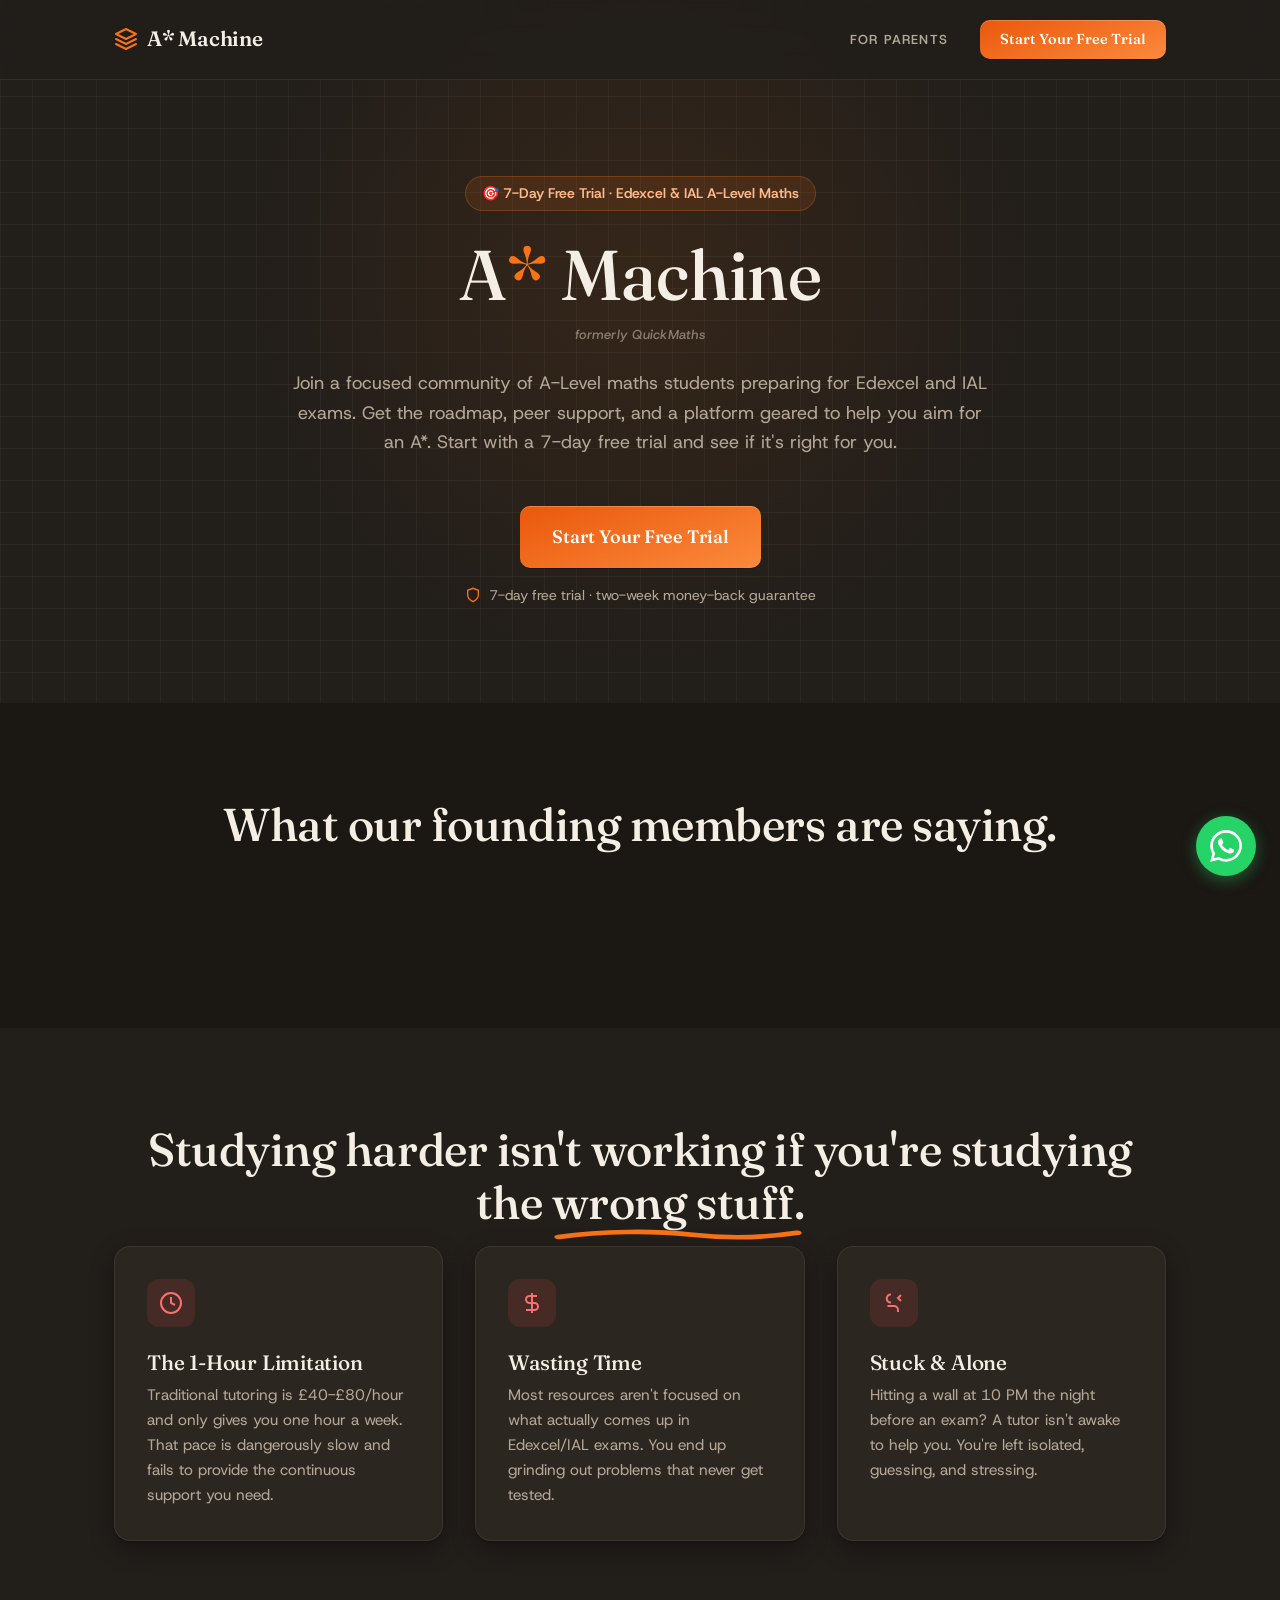
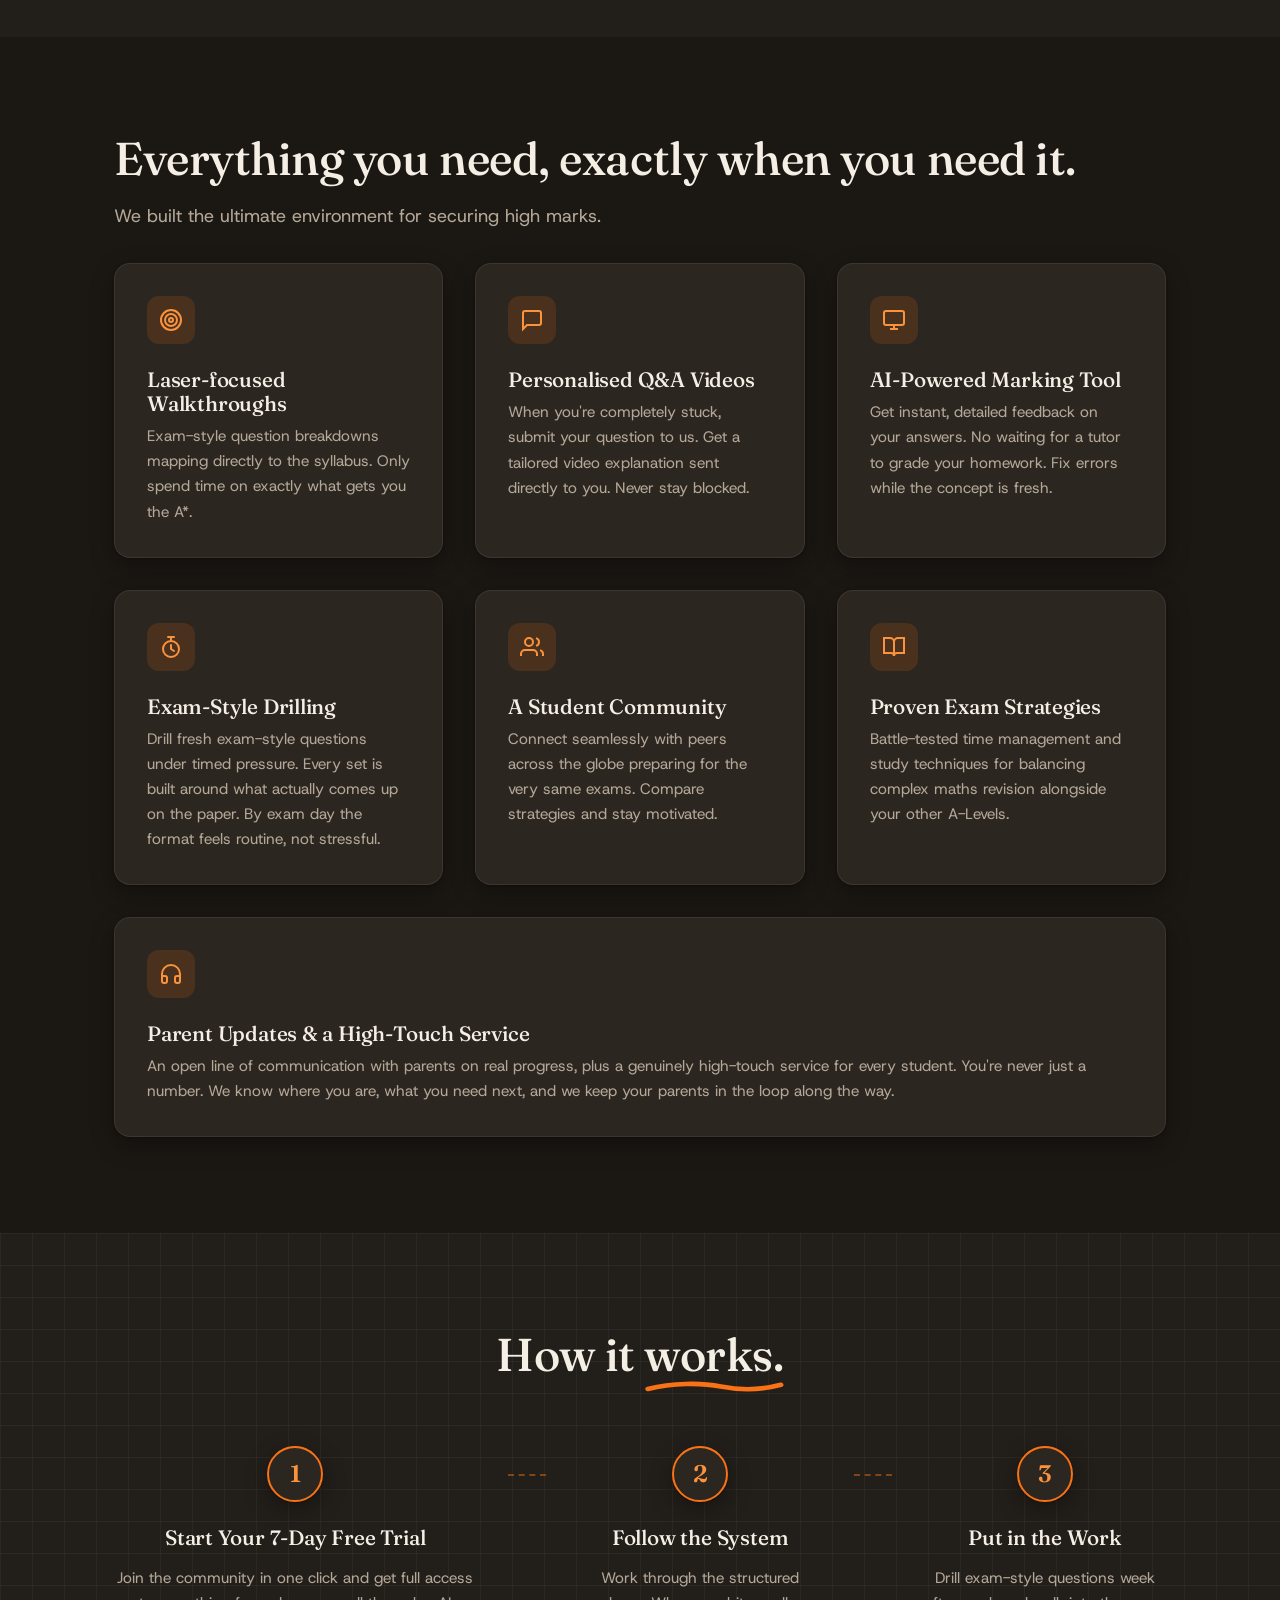
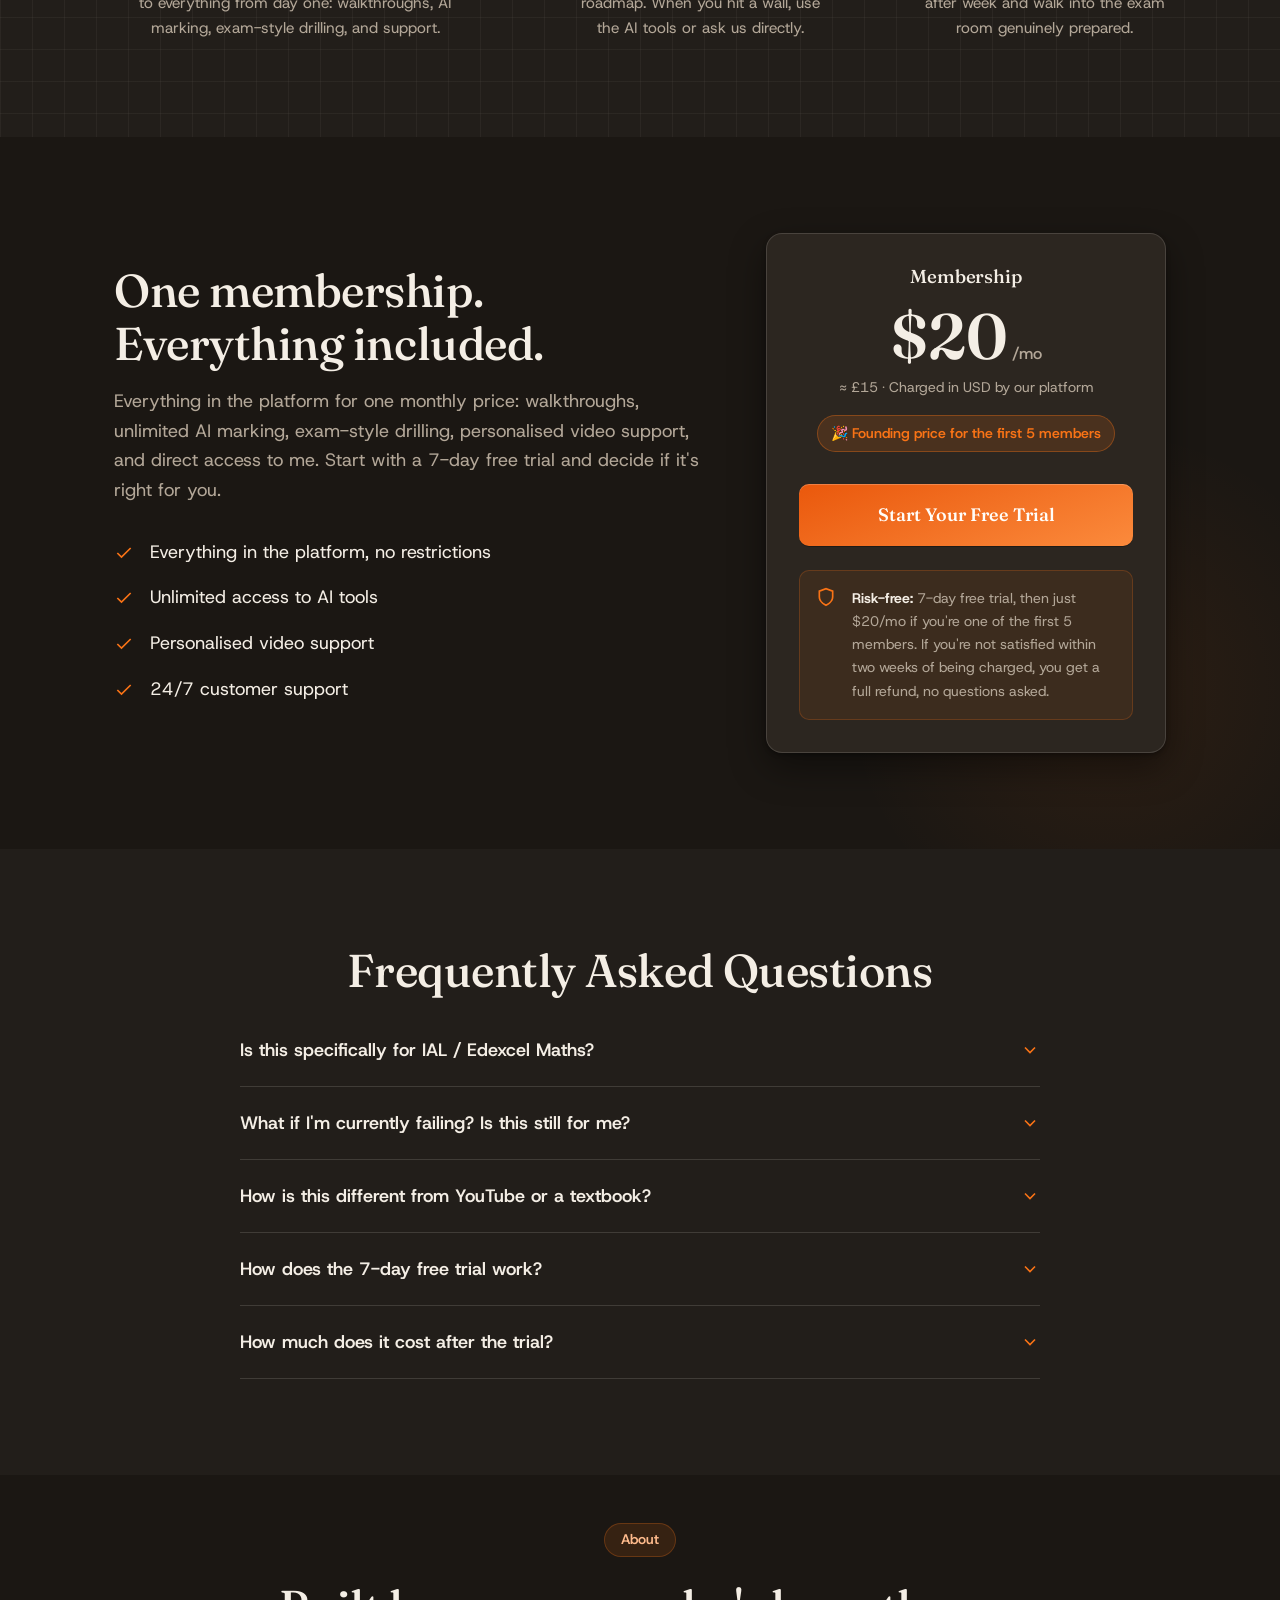
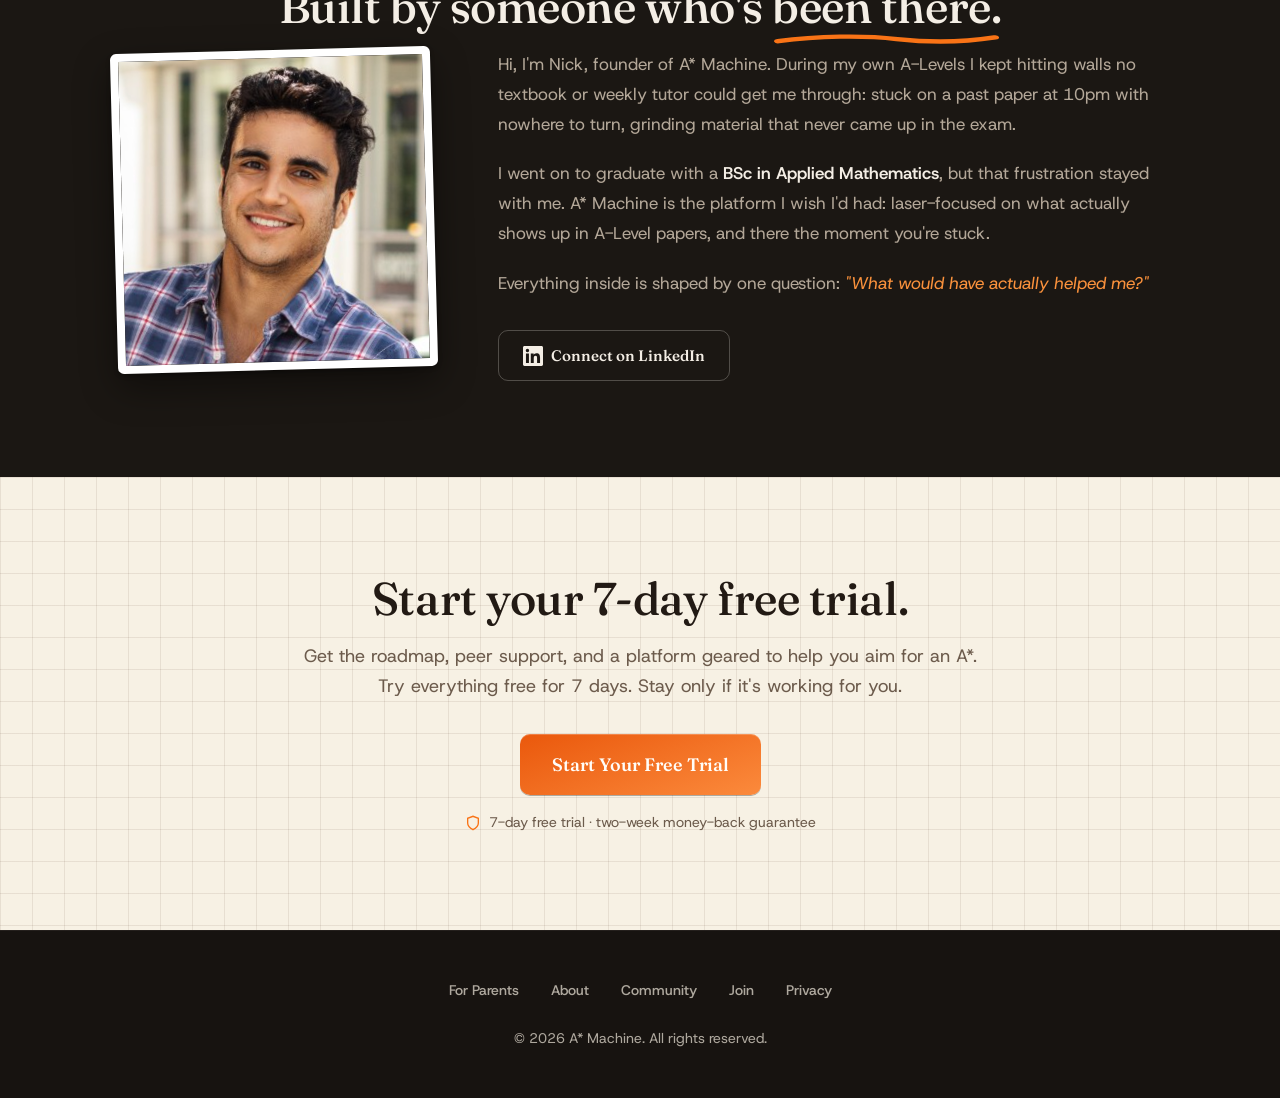
==== index.html @ a0218f25 "Mobile optimisation pass + single-statement parents hero - Navbar now fits 360-400px phones on all p" ====
<!DOCTYPE html>
<html lang="en">

<head>
    <meta charset="UTF-8">
    <meta name="viewport" content="width=device-width, initial-scale=1.0">
    <title>Get an A* in A-Level Maths: Edexcel &amp; IAL Tutoring | A* Machine</title>
    <meta name="description"
        content="Online A-Level maths tutoring for Edexcel and IAL students, with personalised walkthroughs, AI marking, and exam-style drilling targeted at the A* grade.">
    <link rel="preconnect" href="https://fonts.googleapis.com">
    <link rel="preconnect" href="https://fonts.gstatic.com" crossorigin>
    <link href="https://fonts.googleapis.com/css2?family=Fraunces:opsz,wght@9..144,400..700&family=Host+Grotesk:wght@400..800&display=swap"
        rel="stylesheet">
    <meta name="theme-color" content="#221E1A">
    <link rel="stylesheet" href="styles.css">

    <!-- Privacy-friendly analytics by Plausible -->
<script async src="https://plausible.io/js/pa-2ghQMo5XKTQo2K9t4yTyc.js"></script>
<script>
  window.plausible=window.plausible||function(){(plausible.q=plausible.q||[]).push(arguments)},plausible.init=plausible.init||function(i){plausible.o=i||{}};
  plausible.init()
</script>

<!-- Vercel Analytics -->
<script defer src="/_vercel/insights/script.js"></script>

<script type="application/ld+json">
[
  {
    "@context": "https://schema.org",
    "@type": "Organization",
    "@id": "https://www.astarmachine.co.uk/#organization",
    "name": "A* Machine",
    "alternateName": "A Star Machine",
    "url": "https://www.astarmachine.co.uk/",
    "logo": {
      "@type": "ImageObject",
      "url": "https://www.astarmachine.co.uk/profile.png"
    },
    "description": "A* Machine is an online A-Level Mathematics tutoring platform helping students achieve A and A* grades in Edexcel and International Edexcel (IAL) Maths. Features personalised video walkthroughs, AI-powered marking, exam-style drilling, and a high-touch student community.",
    "foundingDate": "2026",
    "founder": {
      "@type": "Person",
      "@id": "https://www.astarmachine.co.uk/#person",
      "name": "Nicholas Geragotellis"
    },
    "areaServed": [
      {
        "@type": "Country",
        "name": "United Kingdom"
      },
      {
        "@type": "Place",
        "name": "Worldwide (online)"
      }
    ],
    "contactPoint": [
      {
        "@type": "ContactPoint",
        "contactType": "customer support",
        "email": "nick@quickmath.io",
        "url": "https://www.astarmachine.co.uk/",
        "availableLanguage": "English"
      }
    ],
    "sameAs": [
      "https://www.skool.com/a-machine-4284/about",
      "https://www.skool.com/quick-maths-6968/about",
      "https://linkedin.com/in/nicholas-geragotellis-593761186/"
    ],
    "knowsAbout": [
      "A-Level Mathematics",
      "Edexcel A-Level Maths (9MA0)",
      "Edexcel AS Maths (8MA0)",
      "International A-Level Mathematics (IAL WMA01)",
      "Pure Mathematics",
      "Statistics",
      "Mechanics",
      "Exam Preparation"
    ]
  },
  {
    "@context": "https://schema.org",
    "@type": "WebSite",
    "@id": "https://www.astarmachine.co.uk/#website",
    "url": "https://www.astarmachine.co.uk/",
    "name": "A* Machine",
    "publisher": {
      "@id": "https://www.astarmachine.co.uk/#organization"
    },
    "inLanguage": "en-GB"
  },
  {
    "@context": "https://schema.org",
    "@type": "EducationalOrganization",
    "@id": "https://www.astarmachine.co.uk/#educationalorganization",
    "name": "A* Machine",
    "url": "https://www.astarmachine.co.uk/",
    "description": "Online A-Level Mathematics tutoring platform for students taking Edexcel A-Level Maths (9MA0), AS Maths (8MA0), and International A-Level Maths (IAL WMA01).",
    "educationalCredentialAwarded": "A-Level Mathematics exam preparation"
  },
  {
    "@context": "https://schema.org",
    "@type": "Service",
    "name": "A* Machine A-Level Maths Tutoring Membership",
    "provider": {
      "@id": "https://www.astarmachine.co.uk/#organization"
    },
    "serviceType": "Online Mathematics Tutoring",
    "description": "Monthly membership giving students 24/7 access to exam-relevant content, personalised video walkthroughs, AI-powered marking, exam-style question drilling, and direct support, built specifically for Edexcel and International Edexcel A-Level Maths.",
    "areaServed": "Worldwide",
    "offers": {
      "@type": "Offer",
      "price": "20",
      "priceCurrency": "USD",
      "availability": "https://schema.org/InStock",
      "url": "https://www.skool.com/quick-maths-6968/about"
    }
  },
  {
    "@context": "https://schema.org",
    "@type": "FAQPage",
    "mainEntity": [
      {
        "@type": "Question",
        "name": "Is this specifically for IAL / Edexcel Maths?",
        "acceptedAnswer": {
          "@type": "Answer",
          "text": "Yes. Every question, topic guide, and walkthrough in our platform is meticulously built around the latest IAL/Edexcel syllabus. You won't waste a second learning irrelevant material."
        }
      },
      {
        "@type": "Question",
        "name": "What if I'm currently failing? Is this still for me?",
        "acceptedAnswer": {
          "@type": "Answer",
          "text": "Absolutely. We designed our video walkthroughs to start from the foundational theories before jumping into high-level exam execution, helping you bridge the gap fast."
        }
      },
      {
        "@type": "Question",
        "name": "How is this different from YouTube or a textbook?",
        "acceptedAnswer": {
          "@type": "Answer",
          "text": "Textbooks are passive, and YouTube is scattered. Our community combines an active linear roadmap, an AI that acts as your personal tutor, and direct personalised video answers when you're stuck."
        }
      },
      {
        "@type": "Question",
        "name": "How does the 7-day free trial work?",
        "acceptedAnswer": {
          "@type": "Answer",
          "text": "Join and you get 7 days of full access to everything: walkthroughs, AI marking, exam-style drilling, and the community. If it's not for you, cancel within the trial and you pay nothing."
        }
      },
      {
        "@type": "Question",
        "name": "How much does it cost after the trial?",
        "acceptedAnswer": {
          "@type": "Answer",
          "text": "It's $20/mo (approximately £15, charged in USD by Skool) for the first 5 members only. Once those founding slots are taken, the price goes up. That price covers everything: unlimited AI marking, personalised video walkthroughs, exam-style drilling, and direct support. If you're not satisfied within two weeks of being charged, you get a full refund, no questions asked."
        }
      }
    ]
  },
  {
    "@context": "https://schema.org",
    "@type": "WebPage",
    "@id": "https://www.astarmachine.co.uk/#webpage",
    "url": "https://www.astarmachine.co.uk/",
    "name": "A* Machine: A-Level Maths Tutoring",
    "speakable": {
      "@type": "SpeakableSpecification",
      "cssSelector": [".faq-answer"]
    }
  },
  {
    "@context": "https://schema.org",
    "@type": "Person",
    "@id": "https://www.astarmachine.co.uk/#person",
    "name": "Nicholas Geragotellis",
    "jobTitle": "Founder, A* Machine",
    "description": "Founder of A* Machine, an online A-Level Mathematics tutoring platform. Applied Mathematics graduate from Stellenbosch University who built A* Machine after experiencing first-hand the gaps in A-Level maths support, combining personalised video walkthroughs, AI tooling, and 24/7 student community access.",
    "url": "https://www.astarmachine.co.uk/#about",
    "image": "https://www.astarmachine.co.uk/profile.png",
    "email": "nick@quickmath.io",
    "alumniOf": {
      "@type": "CollegeOrUniversity",
      "name": "Stellenbosch University",
      "url": "https://www.sun.ac.za/"
    },
    "hasCredential": {
      "@type": "EducationalOccupationalCredential",
      "credentialCategory": "degree",
      "educationalLevel": "Bachelor's Degree",
      "name": "BSc in Applied Mathematics"
    },
    "worksFor": {
      "@id": "https://www.astarmachine.co.uk/#organization"
    },
    "sameAs": [
      "https://linkedin.com/in/nicholas-geragotellis-593761186/"
    ],
    "knowsAbout": [
      "A-Level Mathematics",
      "Edexcel A-Level Maths (9MA0)",
      "International A-Level Maths (IAL WMA01)",
      "Applied Mathematics",
      "Mathematics Education",
      "Online Tutoring"
    ]
  }
]
</script>

</head>

<body>
    <!-- Navbar -->
    <nav class="navbar">
        <div class="container nav-container">
            <a href="index.html" class="logo">
                <svg width="24" height="24" viewBox="0 0 24 24" fill="none" stroke="currentColor" stroke-width="2"
                    stroke-linecap="round" stroke-linejoin="round" class="logo-icon">
                    <path d="M12 2L2 7l10 5 10-5-10-5zM2 17l10 5 10-5M2 12l10 5 10-5" />
                </svg>
                A* Machine
            </a>
            <div class="nav-links">
                <a href="parents.html" class="nav-link">For Parents</a>
                <a href="https://www.skool.com/quick-maths-6968/about" class="btn btn-primary sm">Start Your Free Trial</a>
            </div>
        </div>
    </nav>

    <!-- Hero Section -->
    <header class="section hero">
        <div class="hero-bg-glow"></div>
        <div class="container hero-container animate-on-scroll">
            <span class="badge">🎯 7-Day Free Trial &middot; Edexcel &amp; IAL A-Level Maths</span>
            <h1 class="hero-title">A<span class="hero-star">*</span> Machine</h1>
            <p class="hero-formerly">formerly QuickMaths</p>
            <p class="hero-subtitle">Join a focused community of A-Level maths students preparing for Edexcel and IAL exams. Get the roadmap, peer support, and a platform geared to help you aim for an A*. Start with a 7-day free trial and see if it's right for you.</p>
            <div class="hero-cta-group">
                <a href="https://www.skool.com/quick-maths-6968/about" target="_blank" rel="noopener" class="btn btn-primary lg">Start Your Free Trial</a>
                <p class="reassurance">
                    <svg width="16" height="16" viewBox="0 0 24 24" fill="none" stroke="currentColor" stroke-width="2">
                        <path d="M12 22s8-4 8-10V5l-8-3-8 3v7c0 6 8 10 8 10z" />
                    </svg>
                    7-day free trial &middot; two-week money-back guarantee
                </p>
            </div>
        </div>
    </header>

    <!-- Social Proof Section -->
    <section class="section section--cream social-proof">
        <div class="container animate-on-scroll">
            <div class="section-header center">
                <h2 class="section-title">What our founding members are saying.</h2>
            </div>
            <div class="grid testimonial-grid">
                <div class="testimonial-embed">
                    <script src="https://widget.senja.io/widget/b1e13a11-826a-4ca2-b801-cc174b5b1d65/platform.js"
                        type="text/javascript" async></script>
                    <div class="senja-embed" data-id="b1e13a11-826a-4ca2-b801-cc174b5b1d65" data-mode="shadow"
                        data-lazyload="false" style="display: block; width: 100%;"></div>
                </div>
                <div class="testimonial-embed">
                    <script src="https://widget.senja.io/widget/7d039fee-4ff4-4b58-a726-0d2efeb0703e/platform.js"
                        type="text/javascript" async></script>
                    <div class="senja-embed" data-id="7d039fee-4ff4-4b58-a726-0d2efeb0703e" data-mode="shadow"
                        data-lazyload="false" style="display: block; width: 100%;"></div>
                </div>
                <div class="testimonial-embed">
                    <script src="https://widget.senja.io/widget/34be832c-7e06-4794-b335-f7ae4b8cdbc2/platform.js"
                        type="text/javascript" async></script>
                    <div class="senja-embed" data-id="34be832c-7e06-4794-b335-f7ae4b8cdbc2" data-mode="shadow"
                        data-lazyload="false" style="display: block; width: 100%;"></div>
                </div>
                <div class="testimonial-embed testimonial-embed--wide">
                    <script src="https://widget.senja.io/widget/2544699e-cc76-4dc5-b85d-1e02f4e3e5be/platform.js"
                        type="text/javascript" async></script>
                    <div class="senja-embed" data-id="2544699e-cc76-4dc5-b85d-1e02f4e3e5be" data-mode="shadow"
                        data-lazyload="false" style="display: block; width: 100%;"></div>
                </div>
            </div>
        </div>
    </section>

    <!-- Problem Section -->
    <section class="section problem">
        <div class="container animate-on-scroll">
            <div class="section-header center">
                <h2 class="section-title">Studying harder isn't working if you're studying the <span>wrong stuff.</span>
                </h2>
            </div>
            <div class="grid problem-grid">
                <div class="card problem-card">
                    <div class="card-icon red">
                        <svg width="24" height="24" viewBox="0 0 24 24" fill="none" stroke="currentColor"
                            stroke-width="2">
                            <circle cx="12" cy="12" r="10" />
                            <polyline points="12 6 12 12 16 14" />
                        </svg>
                    </div>
                    <h3>The 1-Hour Limitation</h3>
                    <p>Traditional tutoring is £40-£80/hour and only gives you one hour a week. That pace is dangerously
                        slow and fails to provide the continuous support you need.</p>
                </div>
                <div class="card problem-card">
                    <div class="card-icon red">
                        <svg width="24" height="24" viewBox="0 0 24 24" fill="none" stroke="currentColor"
                            stroke-width="2">
                            <path d="M12 2v20M17 5H9.5a3.5 3.5 0 0 0 0 7h5a3.5 3.5 0 0 1 0 7H6" />
                        </svg>
                    </div>
                    <h3>Wasting Time</h3>
                    <p>Most resources aren't focused on what actually comes up in Edexcel/IAL exams. You end up grinding
                        out problems that never get tested.</p>
                </div>
                <div class="card problem-card">
                    <div class="card-icon red">
                        <svg width="24" height="24" viewBox="0 0 24 24" fill="none" stroke="currentColor"
                            stroke-width="2">
                            <path d="M16 21v-2a4 4 0 0 0-4-4H5.5M9 3.51a4 4 0 1 0 0 7.98" />
                            <path d="M19 10l-3-3 3-3" />
                        </svg>
                    </div>
                    <h3>Stuck & Alone</h3>
                    <p>Hitting a wall at 10 PM the night before an exam? A tutor isn't awake to help you. You're left
                        isolated, guessing, and stressing.</p>
                </div>
            </div>
        </div>
    </section>

    <!-- Solution / What You Get Section -->
    <section class="section section--cream solution">
        <div class="container animate-on-scroll">
            <div class="section-header">
                <h2 class="section-title">Everything you need, exactly when you need it.</h2>
                <p class="section-subtitle">We built the ultimate environment for securing high marks.</p>
            </div>
            <div class="grid feature-grid">
                <div class="card feature-card">
                    <div class="card-icon accent">
                        <svg width="24" height="24" viewBox="0 0 24 24" fill="none" stroke="currentColor"
                            stroke-width="2">
                            <circle cx="12" cy="12" r="10" />
                            <circle cx="12" cy="12" r="6" />
                            <circle cx="12" cy="12" r="2" />
                        </svg>
                    </div>
                    <div class="feature-content">
                        <h3>Laser-focused Walkthroughs</h3>
                        <p>Exam-style question breakdowns mapping directly to the syllabus. Only spend time on exactly
                            what gets you the A*.</p>
                    </div>
                </div>
                <div class="card feature-card">
                    <div class="card-icon accent">
                        <svg width="24" height="24" viewBox="0 0 24 24" fill="none" stroke="currentColor"
                            stroke-width="2">
                            <path d="M21 15a2 2 0 0 1-2 2H7l-4 4V5a2 2 0 0 1 2-2h14a2 2 0 0 1 2 2z" />
                        </svg>
                    </div>
                    <div class="feature-content">
                        <h3>Personalised Q&A Videos</h3>
                        <p>When you're completely stuck, submit your question to us. Get a tailored video explanation
                            sent directly to you. Never stay blocked.</p>
                    </div>
                </div>
                <div class="card feature-card">
                    <div class="card-icon accent">
                        <svg width="24" height="24" viewBox="0 0 24 24" fill="none" stroke="currentColor"
                            stroke-width="2">
                            <rect x="2" y="3" width="20" height="14" rx="2" ry="2" />
                            <line x1="8" y1="21" x2="16" y2="21" />
                            <line x1="12" y1="17" x2="12" y2="21" />
                        </svg>
                    </div>
                    <div class="feature-content">
                        <h3>AI-Powered Marking Tool</h3>
                        <p>Get instant, detailed feedback on your answers. No waiting for a tutor to grade your
                            homework. Fix errors while the concept is fresh.</p>
                    </div>
                </div>
                <div class="card feature-card">
                    <div class="card-icon accent">
                        <svg width="24" height="24" viewBox="0 0 24 24" fill="none" stroke="currentColor"
                            stroke-width="2" stroke-linecap="round" stroke-linejoin="round">
                            <line x1="9" y1="2" x2="15" y2="2" />
                            <line x1="12" y1="2" x2="12" y2="5" />
                            <circle cx="12" cy="14" r="8" />
                            <polyline points="12 10 12 14 15 16" />
                        </svg>
                    </div>
                    <div class="feature-content">
                        <h3>Exam-Style Drilling</h3>
                        <p>Drill fresh exam-style questions under timed pressure. Every set is built around what
                            actually comes up on the paper. By exam day the format feels routine, not stressful.</p>
                    </div>
                </div>
                <div class="card feature-card">
                    <div class="card-icon accent">
                        <svg width="24" height="24" viewBox="0 0 24 24" fill="none" stroke="currentColor"
                            stroke-width="2">
                            <path d="M17 21v-2a4 4 0 0 0-4-4H5a4 4 0 0 0-4 4v2" />
                            <circle cx="9" cy="7" r="4" />
                            <path d="M23 21v-2a4 4 0 0 0-3-3.87" />
                            <path d="M16 3.13a4 4 0 0 1 0 7.75" />
                        </svg>
                    </div>
                    <div class="feature-content">
                        <h3>A Student Community</h3>
                        <p>Connect seamlessly with peers across the globe preparing for the very same exams. Compare
                            strategies and stay motivated.</p>
                    </div>
                </div>
                <div class="card feature-card">
                    <div class="card-icon accent">
                        <svg width="24" height="24" viewBox="0 0 24 24" fill="none" stroke="currentColor"
                            stroke-width="2">
                            <path d="M2 3h6a4 4 0 0 1 4 4v14a3 3 0 0 0-3-3H2z" />
                            <path d="M22 3h-6a4 4 0 0 0-4 4v14a3 3 0 0 1 3-3h7z" />
                        </svg>
                    </div>
                    <div class="feature-content">
                        <h3>Proven Exam Strategies</h3>
                        <p>Battle-tested time management and study techniques for balancing complex maths revision
                            alongside your other A-Levels.</p>
                    </div>
                </div>
                <div class="card feature-card span-3">
                    <div class="card-icon accent">
                        <svg width="24" height="24" viewBox="0 0 24 24" fill="none" stroke="currentColor"
                            stroke-width="2" stroke-linecap="round" stroke-linejoin="round">
                            <path d="M3 18v-6a9 9 0 0 1 18 0v6" />
                            <path d="M21 19a2 2 0 0 1-2 2h-1a2 2 0 0 1-2-2v-3a2 2 0 0 1 2-2h3zM3 19a2 2 0 0 0 2 2h1a2 2 0 0 0 2-2v-3a2 2 0 0 0-2-2H3z" />
                        </svg>
                    </div>
                    <div class="feature-content">
                        <h3>Parent Updates &amp; a High-Touch Service</h3>
                        <p>An open line of communication with parents on real progress, plus a genuinely
                            high-touch service for every student. You're never just a number. We know where you are,
                            what you need next, and we keep your parents in the loop along the way.</p>
                    </div>
                </div>
            </div>
        </div>
    </section>

    <!-- How It Works Section -->
    <section class="section section--grid how-it-works">
        <div class="container animate-on-scroll">
            <div class="section-header center">
                <h2 class="section-title">How it <span>works.</span></h2>
            </div>
            <div class="steps-wrapper">
                <div class="step">
                    <div class="step-number">1</div>
                    <h3>Start Your 7-Day Free Trial</h3>
                    <p>Join the community in one click and get full access to everything from day one:
                        walkthroughs, AI marking, exam-style drilling, and support.</p>
                </div>
                <div class="step-connector"></div>
                <div class="step">
                    <div class="step-number">2</div>
                    <h3>Follow the System</h3>
                    <p>Work through the structured roadmap. When you hit a wall, use the AI tools or ask us
                        directly.</p>
                </div>
                <div class="step-connector"></div>
                <div class="step">
                    <div class="step-number">3</div>
                    <h3>Put in the Work</h3>
                    <p>Drill exam-style questions week after week and walk into the exam room genuinely prepared.</p>
                </div>
            </div>
        </div>
    </section>

    <!-- Pricing / Offer Section -->
    <section class="section section--cream pricing">
        <div class="pricing-bg-glow"></div>
        <div class="container animate-on-scroll">
            <div class="pricing-layout">
                <div class="pricing-context">
                    <h2 class="section-title">One membership. Everything included.</h2>
                    <p class="section-subtitle">Everything in the platform for one monthly price: walkthroughs, unlimited AI marking, exam-style drilling, personalised video support, and direct access to me. Start with a 7-day free trial and decide if it's right for you.</p>
                    <ul class="pricing-benefits">
                        <li><svg width="20" height="20" viewBox="0 0 24 24" fill="none" stroke="currentColor"
                                stroke-width="2">
                                <polyline points="20 6 9 17 4 12" />
                            </svg> Everything in the platform, no restrictions</li>
                        <li><svg width="20" height="20" viewBox="0 0 24 24" fill="none" stroke="currentColor"
                                stroke-width="2">
                                <polyline points="20 6 9 17 4 12" />
                            </svg> Unlimited access to AI tools</li>
                        <li><svg width="20" height="20" viewBox="0 0 24 24" fill="none" stroke="currentColor"
                                stroke-width="2">
                                <polyline points="20 6 9 17 4 12" />
                            </svg> Personalised video support</li>
                        <li><svg width="20" height="20" viewBox="0 0 24 24" fill="none" stroke="currentColor"
                                stroke-width="2">
                                <polyline points="20 6 9 17 4 12" />
                            </svg> 24/7 customer support </li>
                    </ul>
                </div>
                <div class="card pricing-card">
                    <div class="pricing-header">
                        <h3>Membership</h3>
                        <div class="price">
                            <span class="amount">$20</span><span class="period">/mo</span>
                        </div>
                        <div style="color: var(--text-muted); font-size: 0.875rem; margin-top: 0.5rem;">
                            ≈ £15 &middot; Charged in USD by our platform
                        </div>
                        <div class="discount-badge"
                            style="display: inline-block; background: var(--accent-glow); color: var(--accent-primary); border: 1px solid var(--border-glow); padding: 0.4rem 0.8rem; border-radius: 9999px; font-size: 0.875rem; font-weight: 600; margin-top: 1rem;">
                            🎉 Founding price for the first 5 members
                        </div>
                    </div>
                    <a href="https://www.skool.com/quick-maths-6968/about" target="_blank" rel="noopener" class="btn btn-primary block lg">Start Your Free Trial</a>
                    <div class="guarantee-box">
                        <svg width="20" height="20" viewBox="0 0 24 24" fill="none" stroke="currentColor"
                            stroke-width="2">
                            <path d="M12 22s8-4 8-10V5l-8-3-8 3v7c0 6 8 10 8 10z" />
                        </svg>
                        <p><strong>Risk-free:</strong> 7-day free trial, then just $20/mo if you're one of the first 5 members. If you're not satisfied within two weeks of being charged, you get a full refund, no questions asked.</p>
                    </div>
                </div>
            </div>
        </div>
    </section>

    <!-- FAQ Section -->
    <section class="section faq">
        <div class="container animate-on-scroll">
            <div class="section-header center">
                <h2 class="section-title">Frequently Asked Questions</h2>
            </div>
            <div class="faq-list">
                <div class="faq-item">
                    <button class="faq-question">
                        <span>Is this specifically for IAL / Edexcel Maths?</span>
                        <svg class="icon-toggle" width="20" height="20" viewBox="0 0 24 24" fill="none"
                            stroke="currentColor" stroke-width="2">
                            <polyline points="6 9 12 15 18 9" />
                        </svg>
                    </button>
                    <div class="faq-answer">
                        <p>Yes. Every question, topic guide, and walkthrough in our platform is meticulously built
                            around the latest IAL/Edexcel syllabus. You won't waste a second learning irrelevant
                            material.</p>
                    </div>
                </div>
                <div class="faq-item">
                    <button class="faq-question">
                        <span>What if I'm currently failing? Is this still for me?</span>
                        <svg class="icon-toggle" width="20" height="20" viewBox="0 0 24 24" fill="none"
                            stroke="currentColor" stroke-width="2">
                            <polyline points="6 9 12 15 18 9" />
                        </svg>
                    </button>
                    <div class="faq-answer">
                        <p>Absolutely. We designed our video walkthroughs to start from the foundational theories before
                            jumping into high-level exam execution, helping you bridge the gap fast.</p>
                    </div>
                </div>
                <div class="faq-item">
                    <button class="faq-question">
                        <span>How is this different from YouTube or a textbook?</span>
                        <svg class="icon-toggle" width="20" height="20" viewBox="0 0 24 24" fill="none"
                            stroke="currentColor" stroke-width="2">
                            <polyline points="6 9 12 15 18 9" />
                        </svg>
                    </button>
                    <div class="faq-answer">
                        <p>Textbooks are passive, and YouTube is scattered. Our community combines an active linear
                            roadmap, an AI that acts as your personal tutor, and direct personalized video answers when
                            you're stuck.</p>
                    </div>
                </div>
                <div class="faq-item">
                    <button class="faq-question">
                        <span>How does the 7-day free trial work?</span>
                        <svg class="icon-toggle" width="20" height="20" viewBox="0 0 24 24" fill="none"
                            stroke="currentColor" stroke-width="2">
                            <polyline points="6 9 12 15 18 9" />
                        </svg>
                    </button>
                    <div class="faq-answer">
                        <p>Join and you get 7 days of full access to everything: walkthroughs, AI marking, exam-style drilling, and the community. If it's not for you, cancel within the trial and you pay nothing.</p>
                    </div>
                </div>
                <div class="faq-item">
                    <button class="faq-question">
                        <span>How much does it cost after the trial?</span>
                        <svg class="icon-toggle" width="20" height="20" viewBox="0 0 24 24" fill="none"
                            stroke="currentColor" stroke-width="2">
                            <polyline points="6 9 12 15 18 9" />
                        </svg>
                    </button>
                    <div class="faq-answer">
                        <p>It's $20/mo (about £15, charged in USD by Skool) for the first 5 members only. Once those founding slots are taken, the price goes up. That price covers everything: unlimited AI marking, personalised video walkthroughs, exam-style drilling, and direct access to me. If you're not satisfied within two weeks of being charged, you get a full refund, no questions asked.</p>
                    </div>
                </div>
            </div>
        </div>
    </section>

    <!-- About Section -->
    <section class="section section--cream founder-section" id="about">
        <div class="container animate-on-scroll">
            <div class="section-header center">
                <span class="badge">About</span>
                <h2 class="section-title">Built by someone who's <span>been there.</span></h2>
            </div>
            <div class="founder-layout">
                <div class="founder-image-wrapper">
                    <img src="profile.png" alt="Nicholas Geragotellis, founder of A* Machine" class="founder-image">
                </div>
                <div class="founder-content">
                    <p>Hi, I'm Nick, founder of A* Machine. During my own A-Levels I kept hitting walls no
                        textbook or weekly tutor could get me through: stuck on a past paper at 10pm with nowhere to
                        turn, grinding material that never came up in the exam.</p>
                    <p>I went on to graduate with a <strong>BSc in Applied Mathematics</strong>, but that frustration
                        stayed with me. A* Machine is the platform I wish I'd had: laser-focused on what actually shows
                        up in A-Level papers, and there the moment you're stuck.</p>
                    <p>Everything inside is shaped by one question: <em>"What would have actually helped me?"</em></p>
                    <div class="founder-links">
                        <a href="https://linkedin.com/in/nicholas-geragotellis-593761186/" target="_blank"
                            rel="noopener" class="btn btn-outline">
                            <svg width="20" height="20" viewBox="0 0 24 24" fill="currentColor"
                                style="margin-right: 0.5rem;">
                                <path d="M20.447 20.452h-3.554v-5.569c0-1.328-.027-3.037-1.852-3.037-1.853 0-2.136 1.445-2.136 2.939v5.667H9.351V9h3.414v1.561h.046c.477-.9 1.637-1.85 3.37-1.85 3.601 0 4.267 2.37 4.267 5.455v6.286zM5.337 7.433a2.062 2.062 0 01-2.063-2.065 2.063 2.063 0 112.063 2.065zm1.782 13.019H3.555V9h3.564v11.452zM22.225 0H1.771C.792 0 0 .774 0 1.729v20.542C0 23.227.792 24 1.771 24h20.451C23.2 24 24 23.227 24 22.271V1.729C24 .774 23.2 0 22.222 0h.003z" />
                            </svg>
                            Connect on LinkedIn
                        </a>
                    </div>
                </div>
            </div>
        </div>
    </section>

    <!-- Final CTA Section -->
    <section class="section final-cta">
        <div class="container center animate-on-scroll">
            <h2 class="section-title">Start your 7-day free trial.</h2>
            <p class="section-subtitle">Get the roadmap, peer support, and a platform geared to help you aim for an A*. Try everything free for 7 days. Stay only if it's working for you.</p>
            <a href="https://www.skool.com/quick-maths-6968/about" target="_blank" rel="noopener" class="btn btn-primary lg">Start Your Free Trial</a>
            <p class="reassurance" style="margin-top: 1rem;">
                <svg width="16" height="16" viewBox="0 0 24 24" fill="none" stroke="currentColor" stroke-width="2">
                    <path d="M12 22s8-4 8-10V5l-8-3-8 3v7c0 6 8 10 8 10z" />
                </svg>
                7-day free trial &middot; two-week money-back guarantee
            </p>
        </div>
    </section>

   <footer class="footer">
    <div class="container center">
        <div class="footer-links">
            <a href="parents.html">For Parents</a>
            <a href="#about">About</a>
            <a href="https://www.skool.com/quick-maths-6968/about" target="_blank" rel="noopener">Community</a>
            <a href="https://www.skool.com/quick-maths-6968/about">Join</a>
            <a href="privacy.html">Privacy</a>
        </div>
        <p>&copy; 2026 A* Machine. All rights reserved.</p>
    </div>
</footer>

    <!-- WhatsApp Floating Button -->
    <a href="https://wa.me/447348939789?text=Hi%20A%2A%20Machine%2C%20I%20have%20a%20question" 
       target="_blank" rel="noopener" class="whatsapp-float" aria-label="Chat on WhatsApp">
        <svg viewBox="0 0 24 24" width="32" height="32" fill="currentColor">
            <path d="M17.472 14.382c-.297-.149-1.758-.867-2.03-.966-.273-.099-.471-.148-.67.15-.197.297-.767.966-.94 1.164-.173.199-.347.223-.644.075-.297-.15-1.255-.463-2.39-1.475-.883-.788-1.48-1.761-1.653-2.059-.173-.297-.018-.458.13-.606.134-.133.298-.347.446-.52.149-.174.198-.298.298-.497.099-.198.05-.371-.025-.52-.075-.149-.669-1.612-.916-2.207-.242-.579-.487-.5-.669-.51-.173-.008-.371-.01-.57-.01-.198 0-.52.074-.792.372-.272.297-1.04 1.016-1.04 2.479 0 1.462 1.065 2.875 1.213 3.074.149.198 2.096 3.2 5.077 4.487.709.306 1.262.489 1.694.625.712.227 1.36.195 1.871.118.571-.085 1.758-.719 2.006-1.413.248-.694.248-1.289.173-1.413-.074-.124-.272-.198-.57-.347m-5.421 7.403h-.004a9.87 9.87 0 01-5.031-1.378l-.361-.214-3.741.982.998-3.648-.235-.374a9.86 9.86 0 01-1.51-5.26c.001-5.45 4.436-9.884 9.888-9.884 2.64 0 5.122 1.03 6.988 2.898a9.825 9.825 0 012.893 6.994c-.003 5.45-4.437 9.884-9.885 9.884m8.413-18.297A11.815 11.815 0 0012.05 0C5.495 0 .16 5.335.157 11.892c0 2.096.547 4.142 1.588 5.945L.057 24l6.305-1.654a11.882 11.882 0 005.683 1.448h.005c6.554 0 11.89-5.335 11.893-11.893a11.821 11.821 0 00-3.48-8.413z"/>
        </svg>
    </a>

    <script src="script.js"></script>

    <!-- Senja carousel embeds are restyled to match the plain cards in script.js -->
</body>

</html>
---- styles.css ----
/* ============================================================
   A* MACHINE — "WARM CHARCOAL" DESIGN SYSTEM
   Dark warm-grey canvas with orange highlights, in the clean
   editorial style (graph-paper grid, serif display, squiggle
   underlines, soft cards) of the warm-paper redesign.
   Variable NAMES are unchanged so inline styles keep working.
   ============================================================ */

:root {
  /* Canvas */
  --bg-base: #221E1A;                 /* warm dark grey (page canvas) */
  --bg-cream: #1B1713;                /* deeper band for alternating sections */
  --bg-surface: #2C2620;              /* elevated cards */
  --bg-surface-glass: rgba(34, 30, 26, 0.85); /* navbar */
  --bg-surface-hover: #332C25;
  --bg-ink: #171310;                  /* deepest band — footer */

  /* Accent (orange, brightened for dark backgrounds) */
  --accent-primary: #F97316;
  --accent-bright: #FB923C;
  --accent-hover: #FB923C;            /* light orange — hovers, small accents */
  --accent-glow: rgba(249, 115, 22, 0.15);  /* soft tint, not a glow */

  /* Ink (light-on-dark) */
  --text-main: #F4EEE5;               /* warm off-white */
  --text-muted: #B3A798;              /* warm grey */
  --text-faint: #8A7D6F;
  --border-color: rgba(244, 238, 229, 0.14);
  --border-soft: rgba(244, 238, 229, 0.08);
  --border-glow: rgba(249, 115, 22, 0.35);

  /* Paper band (inverted final-CTA) + footer text */
  --paper-band: #F7F1E4;
  --ink-on-paper: #221A14;
  --muted-on-paper: #6C5B4C;
  --paper-on-ink: #F6EFE2;
  --muted-on-ink: rgba(246, 239, 226, 0.68);

  /* Type */
  --font-display: 'Fraunces', 'Iowan Old Style', Georgia, serif;
  --font-body: 'Host Grotesk', 'Inter', system-ui, -apple-system, sans-serif;

  /* Depth */
  --shadow-card: 0 1px 2px rgba(0, 0, 0, 0.25), 0 8px 24px rgba(0, 0, 0, 0.30);
  --shadow-card-hover: 0 2px 4px rgba(0, 0, 0, 0.30), 0 14px 36px rgba(0, 0, 0, 0.42);
  --shadow-btn: 0 1px 0 rgba(0, 0, 0, 0.30), inset 0 1px 0 rgba(255, 255, 255, 0.22);

  /* Textures */
  --grid-line: rgba(244, 238, 229, 0.045);
  --grid-line-paper: rgba(90, 64, 40, 0.10);
  --squiggle: url("data:image/svg+xml,%3Csvg xmlns='http://www.w3.org/2000/svg' viewBox='0 0 110 12' preserveAspectRatio='none'%3E%3Cpath d='M3 8.5C22 3.5 44 3 60 6.5c14 3 30 3.5 47-1.5' fill='none' stroke='%23F97316' stroke-width='4' stroke-linecap='round'/%3E%3C/svg%3E");

  /* Utilities */
  --nav-height: 80px;
  --container-width: 1100px;
  --radius-sm: 10px;
  --radius-md: 16px;
  --radius-lg: 24px;
}

* {
  box-sizing: border-box;
  margin: 0;
  padding: 0;
}

body {
  font-family: var(--font-body);
  background-color: var(--bg-base);
  color: var(--text-main);
  line-height: 1.65;
  -webkit-font-smoothing: antialiased;
  overflow-x: hidden;
}

::selection {
  background: rgba(249, 115, 22, 0.30);
}

/* TYPOGRAPHY */
h1, h2, h3, h4, h5 {
  font-family: var(--font-display);
  line-height: 1.15;
  font-weight: 500;
  letter-spacing: -0.01em;
  margin-bottom: 1rem;
  color: var(--text-main);
}

h1.hero-title {
  font-size: clamp(2.75rem, 5.5vw, 4.5rem);
  font-weight: 500;
}

/* Hand-drawn orange underline for highlighted words */
h1.hero-title span,
h2.section-title span {
  color: inherit;
  background-image: var(--squiggle);
  background-repeat: no-repeat;
  background-position: 0 100%;
  background-size: 100% 0.30em;
  padding-bottom: 0.22em;
  -webkit-box-decoration-break: clone;
  box-decoration-break: clone;
}

/* The asterisk in "A* Machine" */
h1.hero-title span.hero-star,
.hero-star {
  color: var(--accent-primary);
  background: none !important;
  padding: 0 !important;
}

h2.section-title {
  font-size: clamp(2rem, 4vw, 2.875rem);
}

.section-subtitle, .hero-subtitle {
  font-size: 1.125rem;
  color: var(--text-muted);
  max-width: 700px;
  margin-bottom: 2rem;
  font-weight: 400;
}

.center {
  text-align: center;
  margin-inline: auto;
  display: flex;
  flex-direction: column;
  align-items: center;
}

a {
  text-decoration: none;
  transition: all 0.2s ease;
}

/* LAYOUT */
.container {
  max-width: var(--container-width);
  margin: 0 auto;
  padding: 0 1.5rem;
  position: relative;
}

.section {
  padding: 6rem 0;
  position: relative;
}

/* Section variants — charcoal by default, deeper band for alternates,
   graph-paper grid for "maths paper" moments */
.section--cream {
  background: var(--bg-cream);
}

.section--grid,
.hero,
.page-hero {
  background-image:
    linear-gradient(to right, var(--grid-line) 1px, transparent 1px),
    linear-gradient(to bottom, var(--grid-line) 1px, transparent 1px);
  background-size: 32px 32px;
}

.grid {
  display: grid;
  gap: 2rem;
}

/* COMPONENTS */
.btn {
  display: inline-flex;
  align-items: center;
  justify-content: center;
  font-family: var(--font-display);
  font-weight: 550;
  border-radius: var(--radius-sm);
  cursor: pointer;
  transition: all 0.25s ease;
  white-space: nowrap;
}

.btn-primary {
  background: linear-gradient(160deg, #EA580C 0%, #FB8A3C 100%);
  color: #FFFDF9;
  border: none;
  box-shadow: var(--shadow-btn);
}

.btn-primary:hover {
  background: linear-gradient(160deg, #F97316 0%, #FB923C 100%);
  transform: translateY(-2px);
  box-shadow: 0 6px 18px rgba(249, 115, 22, 0.35), inset 0 1px 0 rgba(255, 255, 255, 0.22);
}

.btn-outline {
  background: transparent;
  color: var(--text-main);
  border: 1.5px solid rgba(244, 238, 229, 0.25);
}

.btn-outline:hover {
  background: var(--bg-surface);
  border-color: rgba(244, 238, 229, 0.45);
  box-shadow: var(--shadow-card);
}

.btn.sm { padding: 0.5rem 1.25rem; font-size: 0.9rem; }
.btn.lg { padding: 1rem 2rem; font-size: 1.125rem; }

@media (max-width: 560px) {
  /* Long CTA labels must wrap on phones instead of clipping at the viewport edge */
  .btn.lg { white-space: normal; width: 100%; padding: 0.95rem 1.25rem; font-size: 1.05rem; }
  /* Slightly tighter section rhythm on phones */
  .section { padding: 4rem 0; }
}
.btn.block { width: 100%; }

.card {
  background: var(--bg-surface);
  border: 1px solid var(--border-soft);
  border-radius: var(--radius-md);
  padding: 2rem;
  box-shadow: var(--shadow-card);
  transition: transform 0.3s ease, box-shadow 0.3s ease, border-color 0.3s ease;
  position: relative;
  overflow: hidden;
}

.card:hover {
  transform: translateY(-4px);
  box-shadow: var(--shadow-card-hover);
  border-color: var(--border-color);
}

.card-icon {
  width: 48px;
  height: 48px;
  border-radius: 12px;
  display: flex;
  align-items: center;
  justify-content: center;
  margin-bottom: 1.5rem;
}

.card-icon.red { background: rgba(239, 68, 68, 0.13); color: #F87171; }
.card-icon.accent { background: var(--accent-glow); color: var(--accent-bright); }

/* SPECIFIC SECTIONS */
/* Navbar */
.navbar {
  position: fixed;
  top: 0; left: 0; right: 0;
  height: var(--nav-height);
  display: flex;
  align-items: center;
  z-index: 100;
  background: var(--bg-surface-glass);
  backdrop-filter: blur(14px);
  -webkit-backdrop-filter: blur(14px);
  border-bottom: 1px solid var(--border-soft);
}

.nav-container {
  display: flex;
  justify-content: space-between;
  align-items: center;
  width: 100%;
}

.logo {
  font-family: var(--font-display);
  font-weight: 600;
  font-size: 1.3rem;
  letter-spacing: -0.01em;
  display: flex;
  align-items: center;
  gap: 0.55rem;
  color: var(--text-main);
}

.logo-icon { color: var(--accent-primary); }

.nav-links {
  display: flex;
  align-items: center;
  gap: 2rem;
}

.nav-link {
  color: var(--text-muted);
  font-weight: 600;
  font-size: 0.8125rem;
  letter-spacing: 0.09em;
  text-transform: uppercase;
  transition: color 0.2s ease;
}

.nav-link:hover {
  color: var(--text-main);
}

.nav-link.active {
  color: var(--accent-bright);
}

@media (max-width: 640px) {
  .nav-links { gap: 0.75rem; }
  .nav-link { font-size: 0.7rem; letter-spacing: 0.06em; white-space: nowrap; }
  .logo { font-size: 1.05rem; gap: 0.4rem; white-space: nowrap; }
  .logo svg { width: 20px; height: 20px; }
  .navbar .btn.sm { padding: 0.45rem 0.8rem; font-size: 0.8rem; white-space: nowrap; }
}

/* Tight phones: compact the navbar so logo + link + CTA always fit 360-400px wide */
@media (max-width: 480px) {
  .navbar .container { padding: 0 1rem; }
  .nav-links { gap: 0.5rem; }
  .nav-link { font-size: 0.68rem; }
  .logo { font-size: 0.95rem; gap: 0.35rem; }
  .logo svg { width: 18px; height: 18px; }
  .navbar .btn.sm { padding: 0.4rem 0.65rem; font-size: 0.72rem; }
  /* Privacy page: hide the Community text link — it duplicates the CTA button's destination */
  .nav-link[href*="skool.com"] { display: none; }
}

/* Hero */
.hero {
  padding-top: calc(var(--nav-height) + 6rem);
  text-align: center;
  overflow: hidden;
}

.hero-bg-glow {
  position: absolute;
  top: -25%; left: 50%;
  transform: translateX(-50%);
  width: 900px;
  height: 900px;
  background: radial-gradient(circle, rgba(249, 115, 22, 0.09) 0%, transparent 62%);
  z-index: 0;
  pointer-events: none;
}

.hero-container {
  display: flex;
  flex-direction: column;
  align-items: center;
  z-index: 1;
}

.badge {
  display: inline-block;
  background: rgba(249, 115, 22, 0.12);
  color: #FDBA8C;
  padding: 0.3rem 1rem;
  border-radius: 999px;
  font-size: 0.875rem;
  font-weight: 600;
  margin-bottom: 1.5rem;
  border: 1px solid rgba(249, 115, 22, 0.25);
}

.hero-formerly {
  font-size: 0.8125rem;
  color: var(--text-faint);
  font-style: italic;
  font-weight: 500;
  margin-top: -0.5rem;
  margin-bottom: 1.5rem;
  letter-spacing: 0.02em;
}

.hero-cta-group { margin-top: 1rem; }

.reassurance {
  margin-top: 1rem;
  font-size: 0.875rem;
  color: var(--text-muted);
  display: flex;
  align-items: center;
  justify-content: center;
  gap: 0.5rem;
}

.reassurance svg { color: var(--accent-primary); }

/* Parents hero — tighten spacing so the email capture sits above the fold on mobile */
@media (max-width: 640px) {
  .hero-parents { padding-top: calc(var(--nav-height) + 1.5rem); padding-bottom: 2.5rem; }
  .hero-parents .badge { margin-bottom: 1rem; }
  .hero-parents .hero-title { font-size: 2rem; }
  .hero-parents .hero-subtitle { font-size: 1rem; margin-bottom: 1.25rem; }
}

/* Lead capture (parents page) */
.lead-capture { margin-top: 1.5rem; width: 100%; max-width: 560px; }
.capture-label { display: block; font-weight: 600; font-size: 1.05rem; margin-bottom: 0.85rem; }
.capture-row { display: flex; gap: 0.75rem; flex-wrap: wrap; justify-content: center; }
.capture-row input {
  flex: 1 1 240px;
  min-width: 0;
  padding: 1rem 1.25rem;
  font-size: 1rem;
  font-family: var(--font-body);
  color: var(--text-main);
  background: var(--bg-surface);
  border: 1.5px solid var(--border-color);
  border-radius: var(--radius-sm);
  box-shadow: inset 0 1px 2px rgba(0, 0, 0, 0.25);
  transition: border-color 0.2s ease;
}
.capture-row input.capture-name { flex: 1 1 150px; }
.capture-row input::placeholder { color: var(--text-faint); }
.capture-row input:focus {
  outline: 2px solid var(--accent-primary);
  outline-offset: 2px;
  border-color: var(--accent-primary);
}
.lead-capture .btn.block { margin-top: 0.75rem; }
.btn[disabled], .btn[aria-disabled="true"] {
  opacity: 0.45;
  cursor: not-allowed;
  box-shadow: none;
  transform: none;
}
.btn[disabled]:hover, .btn[aria-disabled="true"]:hover {
  transform: none;
  box-shadow: none;
}
.privacy-note { margin-top: 0.85rem; font-size: 0.8rem; color: var(--text-muted); }
.privacy-note a { color: var(--accent-bright); text-decoration: underline; }
.confirm-line { font-size: 1.2rem; font-weight: 600; margin-bottom: 0.5rem; }
.confirm-sub { color: var(--text-muted); margin-bottom: 1.5rem; }

@media (max-width: 480px) {
  .capture-row { flex-direction: column; align-items: stretch; }
  /* Both selectors needed: .capture-name's flex-basis (150px) otherwise wins on
     specificity and becomes a 150px HEIGHT once the row flips to column direction */
  .capture-row input,
  .capture-row input.capture-name { flex: 0 0 auto; }
  .capture-row .btn { width: 100%; }
}

/* Teaser section (parents page): problem -> solution -> blurred peek */
.teaser-problems {
  list-style: none;
  max-width: 640px;
  margin: 0 auto 1.5rem;
  display: flex;
  flex-direction: column;
  gap: 0.75rem;
  text-align: left;
}

.teaser-problems li {
  position: relative;
  padding-left: 1.6rem;
  color: var(--text-muted);
  font-size: 0.98rem;
  line-height: 1.55;
}

.teaser-problems li::before {
  content: "✕";
  position: absolute;
  left: 0;
  top: 0.1rem;
  color: #F87171;
  font-weight: 700;
}

.teaser-solution {
  max-width: 640px;
  margin: 0 auto;
  color: var(--text-muted);
  line-height: 1.65;
  text-align: left;
}

.teaser-solution strong { color: var(--text-main); }

.teaser-grid {
  display: grid;
  gap: 2.5rem;
  margin-top: 3rem;
  align-items: start;
}

@media (min-width: 900px) {
  .teaser-grid { grid-template-columns: 1fr 1fr; gap: 2rem; }
}

.teaser-card { margin: 0; min-width: 0; }

.teaser-card figcaption {
  margin-top: 0.85rem;
  font-size: 0.8rem;
  color: var(--text-muted);
  text-align: center;
  line-height: 1.5;
}

.teaser-card figcaption strong { color: var(--text-main); }

.tease-blur {
  filter: blur(5px);
  user-select: none;
  -webkit-user-select: none;
  pointer-events: none;
}

/* Doc mock (light "paper" page — stays white, pops on charcoal) */
.doc-mock {
  background: #FFFFFF;
  border: 1px solid rgba(0, 0, 0, 0.06);
  border-radius: var(--radius-md);
  padding: 1.5rem;
  box-shadow: var(--shadow-card-hover);
  overflow: hidden;
}

.doc-eyebrow {
  font-size: 0.62rem;
  letter-spacing: 0.14em;
  text-transform: uppercase;
  color: #C2410C;
  font-weight: 700;
}

.doc-title {
  font-family: var(--font-display);
  font-size: 1.35rem;
  font-weight: 600;
  color: #221A14;
  margin: 0.35rem 0 0.2rem;
}

.doc-meta {
  font-size: 0.75rem;
  color: #9C8B7B;
  margin-bottom: 0.9rem;
}

.doc-callout {
  background: rgba(234, 88, 12, 0.07);
  border-left: 3px solid #EA580C;
  padding: 0.6rem 0.75rem;
  font-size: 0.72rem;
  line-height: 1.5;
  color: #59463A;
  border-radius: 4px;
  margin-bottom: 0.5rem;
}

.doc-label {
  font-size: 0.62rem;
  letter-spacing: 0.12em;
  text-transform: uppercase;
  color: #C2410C;
  font-weight: 700;
  margin: 0.9rem 0 0.25rem;
}

.doc-q {
  font-size: 0.95rem;
  font-weight: 700;
  color: #221A14;
}

.doc-line {
  font-size: 0.78rem;
  color: #6C5B4C;
  margin: 0.3rem 0;
  line-height: 1.5;
}

.doc-check {
  display: flex;
  gap: 0.5rem;
  align-items: flex-start;
}

.doc-check::before {
  content: "";
  width: 0.8rem;
  height: 0.8rem;
  border: 1.5px solid #A89A8B;
  border-radius: 3px;
  flex-shrink: 0;
  margin-top: 0.35rem;
}

/* Course mock (Skool-style classroom) */
.course-mock {
  background: var(--bg-surface);
  border: 1px solid var(--border-soft);
  border-radius: var(--radius-md);
  overflow: hidden;
  box-shadow: var(--shadow-card-hover);
  display: grid;
}

@media (min-width: 640px) {
  .course-mock { grid-template-columns: 230px 1fr; }
}

.course-side {
  padding: 1rem;
  border-bottom: 1px solid var(--border-soft);
  min-width: 0;
}

@media (min-width: 640px) {
  .course-side { border-bottom: 0; border-right: 1px solid var(--border-soft); }
}

.course-name {
  font-weight: 700;
  font-size: 0.85rem;
  margin-bottom: 0.6rem;
}

.course-progress {
  height: 6px;
  background: rgba(244, 238, 229, 0.10);
  border-radius: 999px;
  margin-bottom: 0.9rem;
  position: relative;
  overflow: hidden;
}

.course-progress span {
  position: absolute;
  top: 0;
  left: 0;
  bottom: 0;
  width: 6%;
  background: var(--accent-primary);
  border-radius: 999px;
}

.course-modules {
  list-style: none;
  display: flex;
  flex-direction: column;
  gap: 0.35rem;
  font-size: 0.75rem;
  color: var(--text-muted);
}

.course-modules li { padding: 0.35rem 0.5rem; border-radius: 6px; }

.course-modules li.active {
  background: rgba(249, 115, 22, 0.14);
  color: var(--accent-bright);
  font-weight: 600;
}

.course-lesson {
  padding: 1rem;
  min-width: 0;
  display: flex;
  flex-direction: column;
}

.course-lesson .lesson-video { flex: 1; }

.lesson-title {
  font-size: 0.9rem;
  font-weight: 700;
  margin-bottom: 0.75rem;
}

.lesson-video {
  position: relative;
  border-radius: 8px;
  overflow: hidden;
  background: linear-gradient(135deg, #33200F 0%, #64300D 55%, #A44E0C 100%);
  padding: 1.1rem;
  min-height: 160px;
  display: flex;
  align-items: center;
}

.lesson-slide {
  background: #fff;
  color: #221A14;
  border-radius: 6px;
  padding: 0.75rem 0.9rem;
  font-size: 0.7rem;
  max-width: 320px;
}

.lesson-slide h4 {
  font-size: 0.78rem;
  font-weight: 700;
  margin-bottom: 0.45rem;
  color: #221A14;
  line-height: 1.35;
}

.slide-row {
  display: flex;
  gap: 0.45rem;
  align-items: center;
  margin: 0.3rem 0;
  color: #59463A;
}

.slide-row b {
  border: 1px solid #D9CBBB;
  width: 1rem;
  height: 1rem;
  font-size: 0.6rem;
  display: flex;
  align-items: center;
  justify-content: center;
  border-radius: 3px;
  font-weight: 700;
  flex-shrink: 0;
}

.slide-chips { display: flex; gap: 0.5rem; margin-top: 0.55rem; flex-wrap: wrap; }

.chip {
  font-size: 0.6rem;
  font-weight: 700;
  padding: 0.3rem 0.5rem;
  border-radius: 4px;
  background: #171310;
  color: #fff;
}

.chip.teal { background: #0d9488; }

.play-badge {
  position: absolute;
  top: 50%;
  right: 1.25rem;
  transform: translateY(-50%);
  width: 44px;
  height: 44px;
  border-radius: 50%;
  background: rgba(20, 12, 6, 0.55);
  color: #fff;
  display: flex;
  align-items: center;
  justify-content: center;
  border: 1px solid rgba(255, 255, 255, 0.3);
}

.lesson-duration {
  position: absolute;
  bottom: 0.6rem;
  right: 0.6rem;
  background: rgba(20, 12, 6, 0.72);
  color: #fff;
  font-size: 0.65rem;
  padding: 0.15rem 0.4rem;
  border-radius: 4px;
  font-weight: 600;
}

.teaser-cta { text-align: center; margin-top: 2.5rem; }

/* Consent banner */
.consent-banner {
  position: fixed;
  bottom: 0; left: 0; right: 0;
  z-index: 200;
  display: flex;
  align-items: center;
  justify-content: center;
  gap: 1.25rem;
  flex-wrap: wrap;
  padding: 1rem 1.5rem;
  background: var(--bg-surface);
  border-top: 1px solid var(--border-color);
  box-shadow: 0 -8px 24px rgba(0, 0, 0, 0.40);
  font-size: 0.85rem;
  color: var(--text-muted);
}
.consent-banner[hidden] { display: none; }
.consent-banner p { margin: 0; max-width: 620px; }
.consent-banner a { color: var(--accent-bright); text-decoration: underline; }
.consent-actions { display: flex; gap: 0.75rem; flex-shrink: 0; }

@media (max-width: 480px) {
  .consent-banner { padding: 0.85rem 1rem; gap: 0.6rem; font-size: 0.8rem; }
  .consent-actions { width: 100%; }
  .consent-actions .btn { flex: 1; }
}

/* Problem Section */
.problem-grid {
  grid-template-columns: repeat(auto-fit, minmax(300px, 1fr));
}

.problem-card h3 { font-size: 1.3rem; margin-bottom: 0.5rem; }
.problem-card p { color: var(--text-muted); font-size: 0.95rem; }

/* Solution Section */
.feature-grid { grid-template-columns: repeat(auto-fit, minmax(300px, 1fr)); }

@media(min-width: 768px) {
  .feature-card.span-2 { grid-column: span 2; }
  .feature-card.span-3 { grid-column: 1 / -1; }
}

.feature-card h3 { font-size: 1.3rem; margin-bottom: 0.5rem; }
.feature-card p { color: var(--text-muted); font-size: 0.95rem; }

/* How It Works */
.steps-wrapper {
  display: flex;
  flex-direction: column;
  gap: 2rem;
  align-items: center;
  margin-top: 3rem;
}

.step {
  text-align: center;
  max-width: 400px;
}

.step h3 { font-size: 1.3rem; }
.step p { color: var(--text-muted); font-size: 0.95rem; }

.step-number {
  width: 56px; height: 56px;
  border-radius: 50%;
  background: var(--bg-surface);
  border: 2px solid var(--accent-primary);
  display: flex;
  align-items: center;
  justify-content: center;
  font-family: var(--font-display);
  font-size: 1.5rem;
  font-weight: 600;
  margin: 0 auto 1.5rem;
  color: var(--accent-bright);
  box-shadow: var(--shadow-card);
}

.step-connector {
  width: 0;
  height: 40px;
  border-left: 2px dashed rgba(249, 115, 22, 0.45);
}

@media(min-width: 768px) {
  .steps-wrapper { flex-direction: row; justify-content: space-between; align-items: flex-start; }
  .step-connector { width: 100px; height: 0; border-left: none; border-top: 2px dashed rgba(249, 115, 22, 0.45); margin-top: 28px; }
}

/* Social Proof */
.stat-bar {
  display: flex;
  flex-wrap: wrap;
  justify-content: center;
  gap: 4rem;
  margin-bottom: 4rem;
  padding: 2rem;
  background: var(--bg-surface);
  border-radius: var(--radius-lg);
  border: 1px solid var(--border-soft);
  box-shadow: var(--shadow-card);
}

.stat h4 {
  font-size: 3rem;
  color: var(--accent-primary);
  margin-bottom: 0;
  line-height: 1;
}

.stat p { color: var(--text-muted); font-weight: 500; margin-top: 0.5rem; }

/* min(100%, 350px) stops the 350px floor overflowing containers narrower than 350px (phones) */
.testimonial-grid { grid-template-columns: repeat(auto-fit, minmax(min(100%, 350px), 1fr)); }

/* Full-row testimonial (used for the wide Senja carousel embed) */
.testimonial-embed--wide { grid-column: 1 / -1; }

.testimonial-card { display: flex; flex-direction: column; justify-content: space-between; }
.quote-icon { font-size: 4rem; color: var(--accent-primary); opacity: 0.3; line-height: 0; margin-bottom: 2rem; margin-top: 1rem; font-family: var(--font-display); }
.testimonial-text { font-size: 1.125rem; font-style: italic; margin-bottom: 2rem; color: var(--text-main); }
.testimonial-author { display: flex; align-items: center; gap: 1rem; }
.author-avatar { width: 48px; height: 48px; border-radius: 50%; background: var(--bg-surface-hover); }
.testimonial-author h5 { margin-bottom: 0.1rem; font-size: 1rem; }
.testimonial-author span { font-size: 0.85rem; color: var(--text-muted); }

/* Pricing */
.pricing { position: relative; overflow: hidden; }
.pricing-bg-glow { position: absolute; right: -10%; bottom: -20%; width: 600px; height: 600px; background: radial-gradient(circle, rgba(249, 115, 22, 0.08) 0%, transparent 62%); pointer-events: none; }

.pricing-layout {
  display: grid;
  gap: 4rem;
  align-items: center;
}

@media(min-width: 992px) {
  .pricing-layout { grid-template-columns: 1fr 400px; }
}

.pricing-benefits {
  list-style: none;
  margin-top: 2rem;
}
.pricing-benefits li {
  display: flex;
  align-items: center;
  gap: 1rem;
  margin-bottom: 1rem;
  font-size: 1.125rem;
}
.pricing-benefits svg { color: var(--accent-primary); }

.pricing-card {
  background: var(--bg-surface);
  border: 1px solid var(--border-color);
  box-shadow: var(--shadow-card-hover);
}

.pricing-header { margin-bottom: 2rem; text-align: center; }
.price { display: flex; align-items: baseline; justify-content: center; gap: 0.25rem; }
.price .currency { font-size: 1.5rem; font-weight: 600; color: var(--text-muted); }
.price .amount { font-family: var(--font-display); font-size: 4rem; font-weight: 600; line-height: 1; color: var(--text-main); }
.price .period { color: var(--text-muted); font-weight: 500; }

.guarantee-box {
  margin-top: 1.5rem;
  padding: 1rem;
  background: rgba(249, 115, 22, 0.08);
  border-radius: var(--radius-sm);
  border: 1px solid rgba(249, 115, 22, 0.22);
  display: flex;
  gap: 1rem;
  align-items: flex-start;
  font-size: 0.875rem;
  color: var(--text-muted);
}
.guarantee-box svg { flex-shrink: 0; color: var(--accent-primary); }
.guarantee-box strong { color: var(--text-main); }

/* FAQ */
.faq-list { max-width: 800px; margin: 0 auto; }
.faq-item {
  border-bottom: 1px solid var(--border-color);
  padding: 1.5rem 0;
}

.faq-question {
  width: 100%;
  background: none;
  border: none;
  color: var(--text-main);
  font-size: 1.125rem;
  font-weight: 600;
  font-family: var(--font-body);
  display: flex;
  justify-content: space-between;
  align-items: center;
  cursor: pointer;
  text-align: left;
}

.faq-question .icon-toggle { transition: transform 0.3s ease; color: var(--accent-primary); flex-shrink: 0; margin-left: 1rem; }
.faq-question.active .icon-toggle { transform: rotate(180deg); }

.faq-answer {
  max-height: 0;
  overflow: hidden;
  transition: max-height 0.3s ease;
}
.faq-answer p { padding-top: 1rem; color: var(--text-muted); font-size: 1rem; }

/* Final CTA — inverted warm-paper band: the light moment on a dark site */
.final-cta {
  background-color: var(--paper-band);
  background-image:
    linear-gradient(to right, var(--grid-line-paper) 1px, transparent 1px),
    linear-gradient(to bottom, var(--grid-line-paper) 1px, transparent 1px);
  background-size: 32px 32px;
  border-top: none;
}

.final-cta .section-title { color: var(--ink-on-paper); }
.final-cta .section-subtitle { color: var(--muted-on-paper); }
.final-cta .reassurance { color: var(--muted-on-paper); }

/* Footer — deepest charcoal band */
.footer {
  background: var(--bg-ink);
  border-top: 1px solid rgba(246, 239, 226, 0.06);
  padding: 3rem 0;
  color: var(--muted-on-ink);
  font-size: 0.875rem;
}

.footer-links {
  display: flex;
  gap: 2rem;
  justify-content: center;
  margin-bottom: 1.5rem;
  flex-wrap: wrap;
}

.footer-links a {
  color: var(--muted-on-ink);
  font-weight: 500;
  transition: color 0.2s ease;
}

.footer-links a:hover {
  color: var(--paper-on-ink);
}

/* ABOUT / FOUNDER SECTION */
.founder-section {
  padding-top: 3rem;
}

.founder-layout {
  display: grid;
  gap: 4rem;
  align-items: start;
}

@media (min-width: 900px) {
  .founder-layout {
    grid-template-columns: 320px 1fr;
  }
}

.founder-image-wrapper {
  position: static;
}

/* Polaroid-style photo */
.founder-image {
  width: 100%;
  max-width: 320px;
  aspect-ratio: 1;
  object-fit: cover;
  border-radius: 6px;
  border: 8px solid #FFFFFF;
  box-shadow: var(--shadow-card-hover);
  display: block;
  margin: 0 auto;
  transform: rotate(-1.5deg);
  transition: transform 0.3s ease;
}

.founder-image:hover { transform: rotate(0deg); }

.founder-content p {
  color: var(--text-muted);
  font-size: 1.0625rem;
  line-height: 1.75;
  margin-bottom: 1.25rem;
}

.founder-content p strong {
  color: var(--text-main);
  font-weight: 600;
}

.founder-content p em {
  color: var(--accent-bright);
  font-style: italic;
}

.founder-links {
  display: flex;
  gap: 1rem;
  margin-top: 2rem;
  flex-wrap: wrap;
}

.founder-links .btn {
  padding: 0.75rem 1.5rem;
  font-size: 0.95rem;
  display: inline-flex;
  align-items: center;
}

/* WHATSAPP FLOATING BUTTON */
.whatsapp-float {
  position: fixed;
  bottom: 24px;
  right: 24px;
  width: 60px;
  height: 60px;
  background: #25D366;
  color: #fff;
  border-radius: 50%;
  display: flex;
  align-items: center;
  justify-content: center;
  box-shadow: 0 4px 16px rgba(37, 211, 102, 0.4);
  z-index: 99;
  transition: transform 0.3s ease, box-shadow 0.3s ease;
  animation: whatsapp-pulse 2.5s infinite;
}

.whatsapp-float:hover {
  transform: scale(1.1);
  box-shadow: 0 6px 24px rgba(37, 211, 102, 0.6);
  animation: none;
}

.whatsapp-float svg {
  width: 32px;
  height: 32px;
}

@keyframes whatsapp-pulse {
  0% { box-shadow: 0 4px 16px rgba(37, 211, 102, 0.4), 0 0 0 0 rgba(37, 211, 102, 0.5); }
  70% { box-shadow: 0 4px 16px rgba(37, 211, 102, 0.4), 0 0 0 16px rgba(37, 211, 102, 0); }
  100% { box-shadow: 0 4px 16px rgba(37, 211, 102, 0.4), 0 0 0 0 rgba(37, 211, 102, 0); }
}

@media (max-width: 640px) {
  .whatsapp-float {
    width: 54px;
    height: 54px;
    bottom: 16px;
    right: 16px;
  }
  .whatsapp-float svg { width: 28px; height: 28px; }
}

/* ANIMATIONS */
.animate-on-scroll {
  opacity: 0;
  transform: translateY(30px);
  transition: opacity 0.8s cubic-bezier(0.16, 1, 0.3, 1), transform 0.8s cubic-bezier(0.16, 1, 0.3, 1);
}

.animate-on-scroll.visible {
  opacity: 1;
  transform: translateY(0);
}
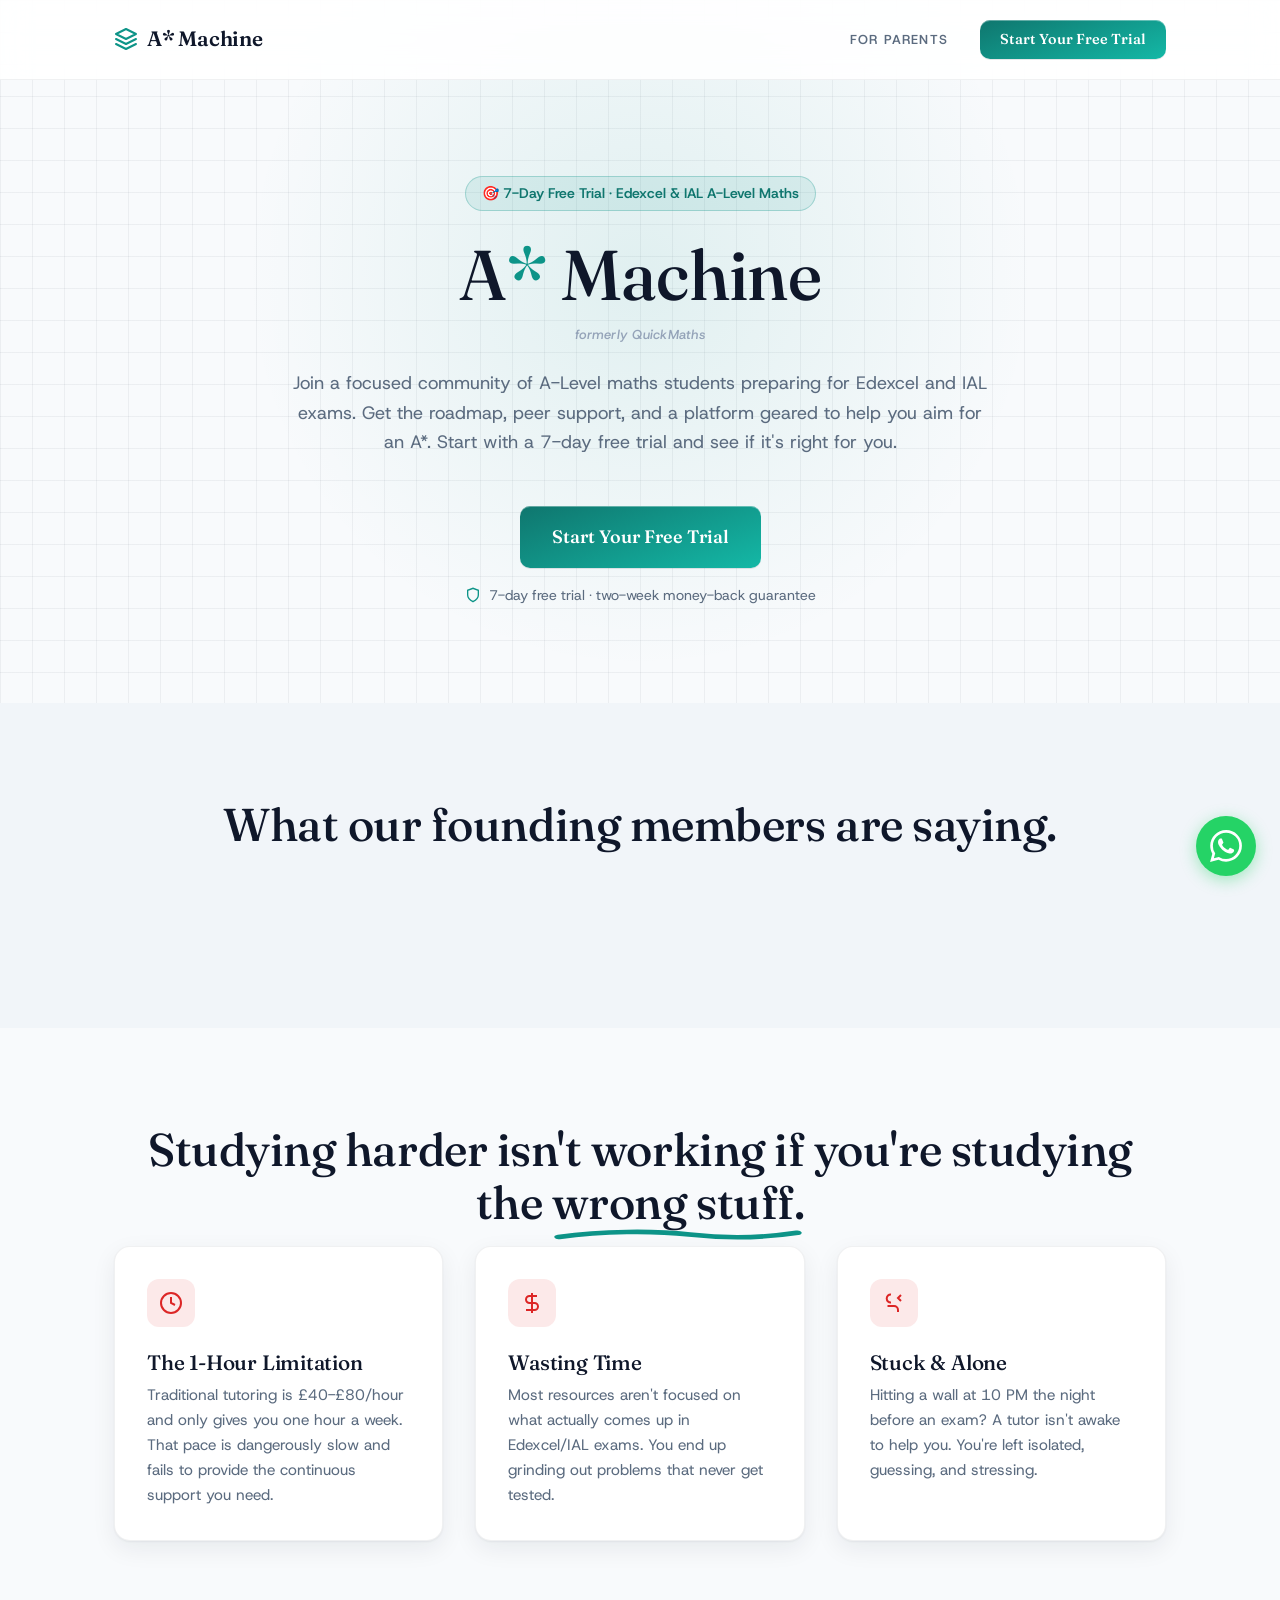
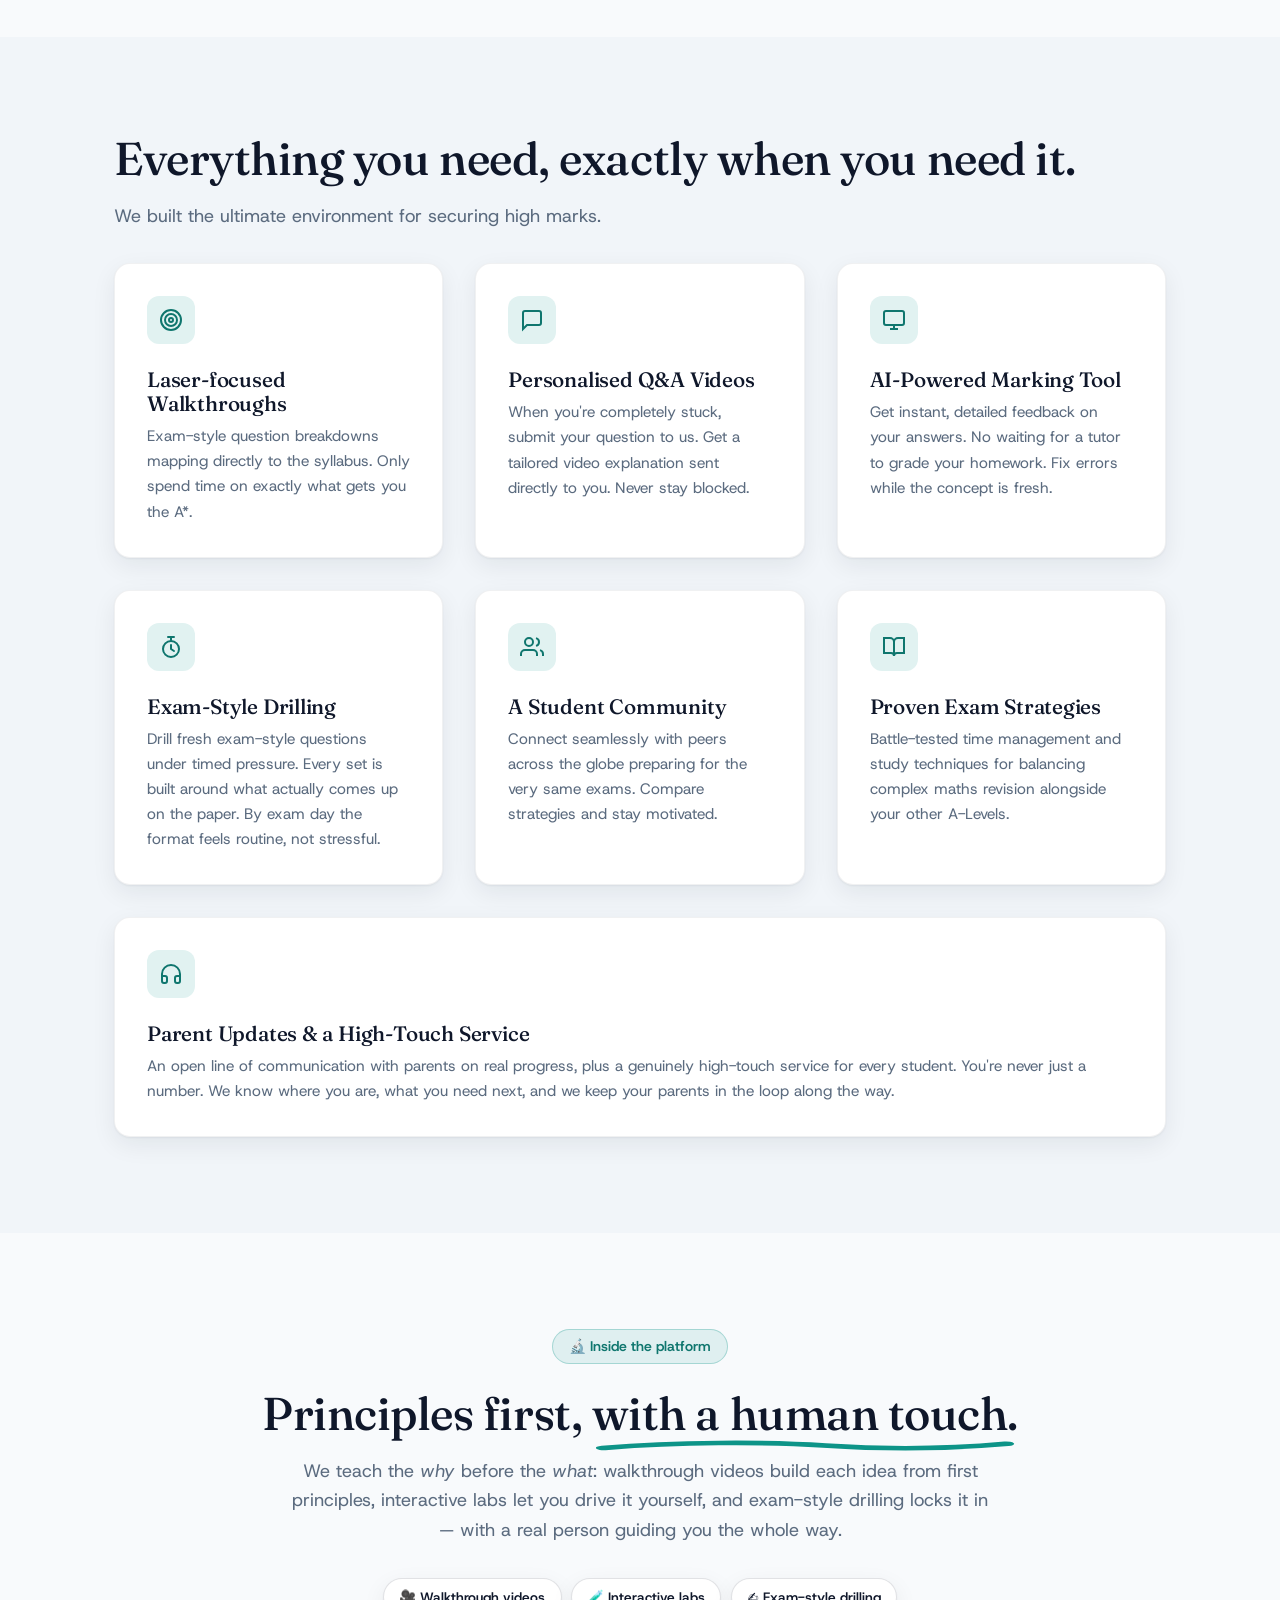
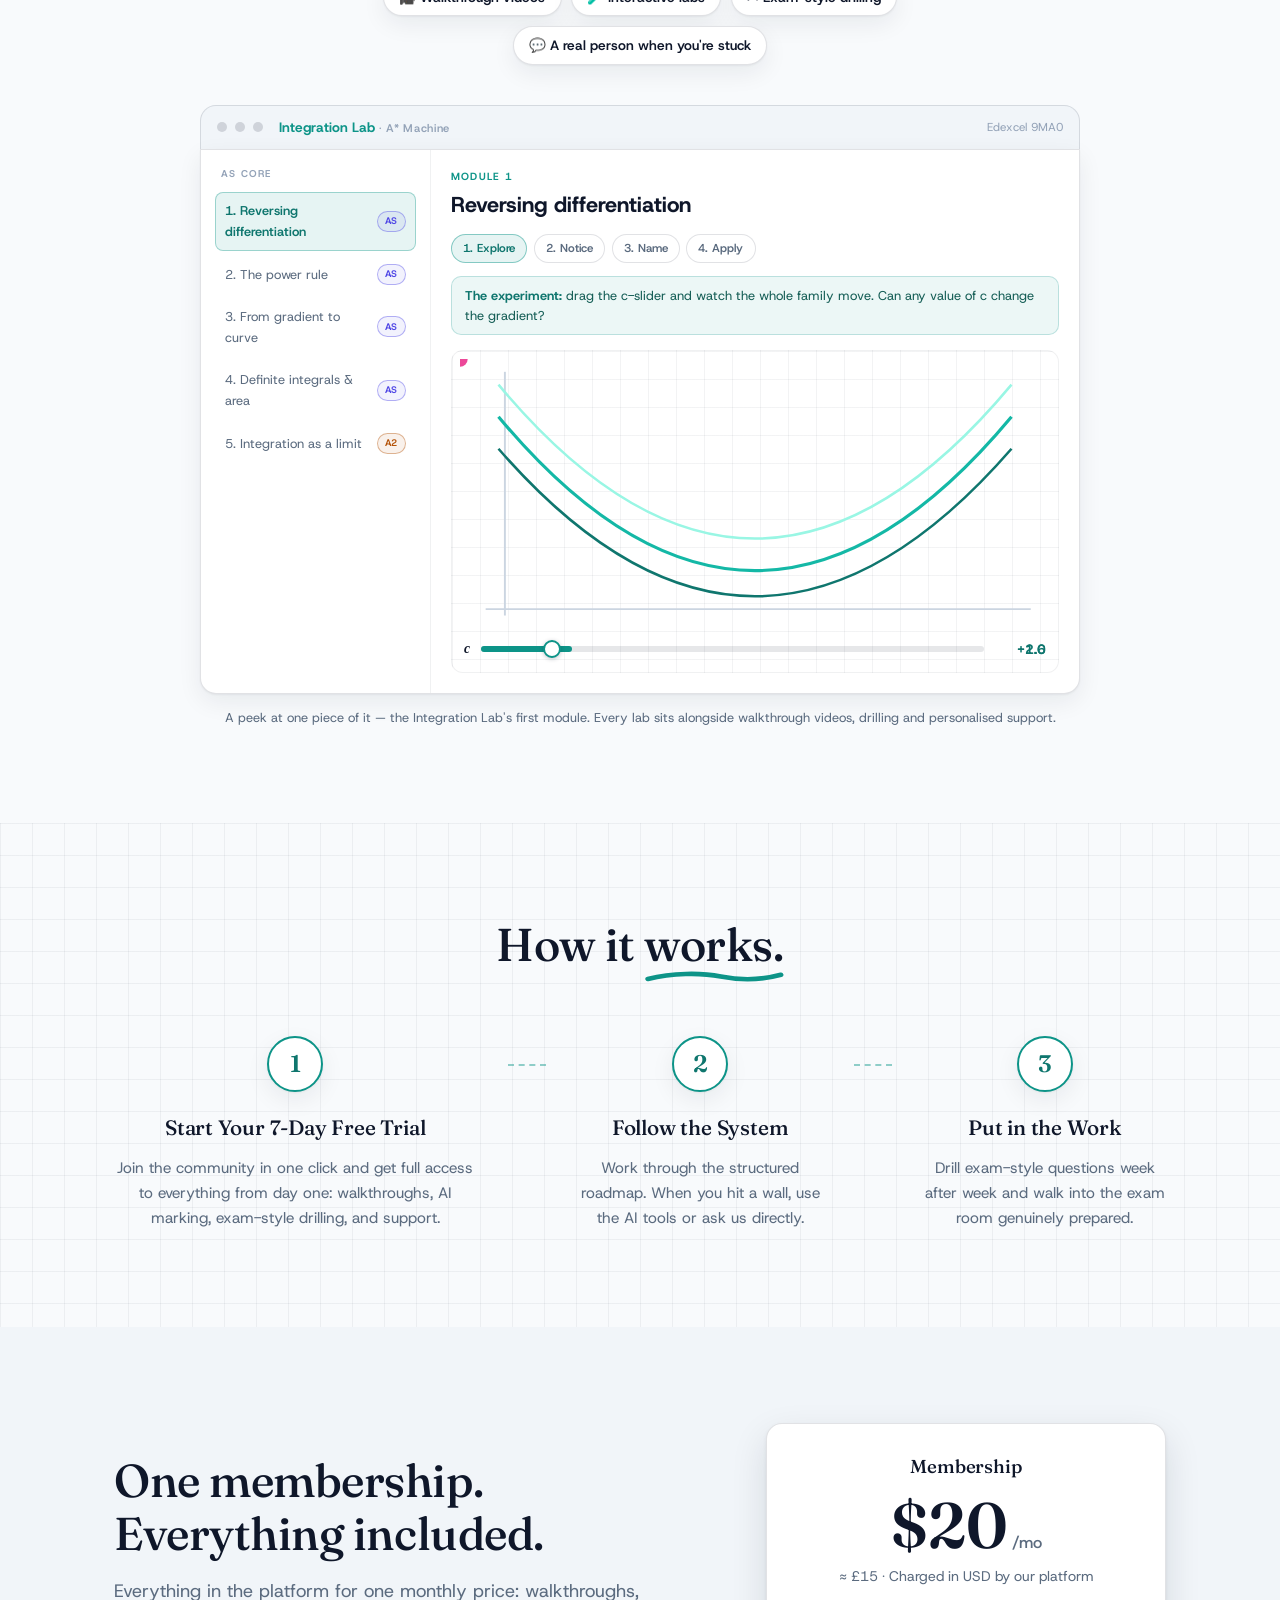
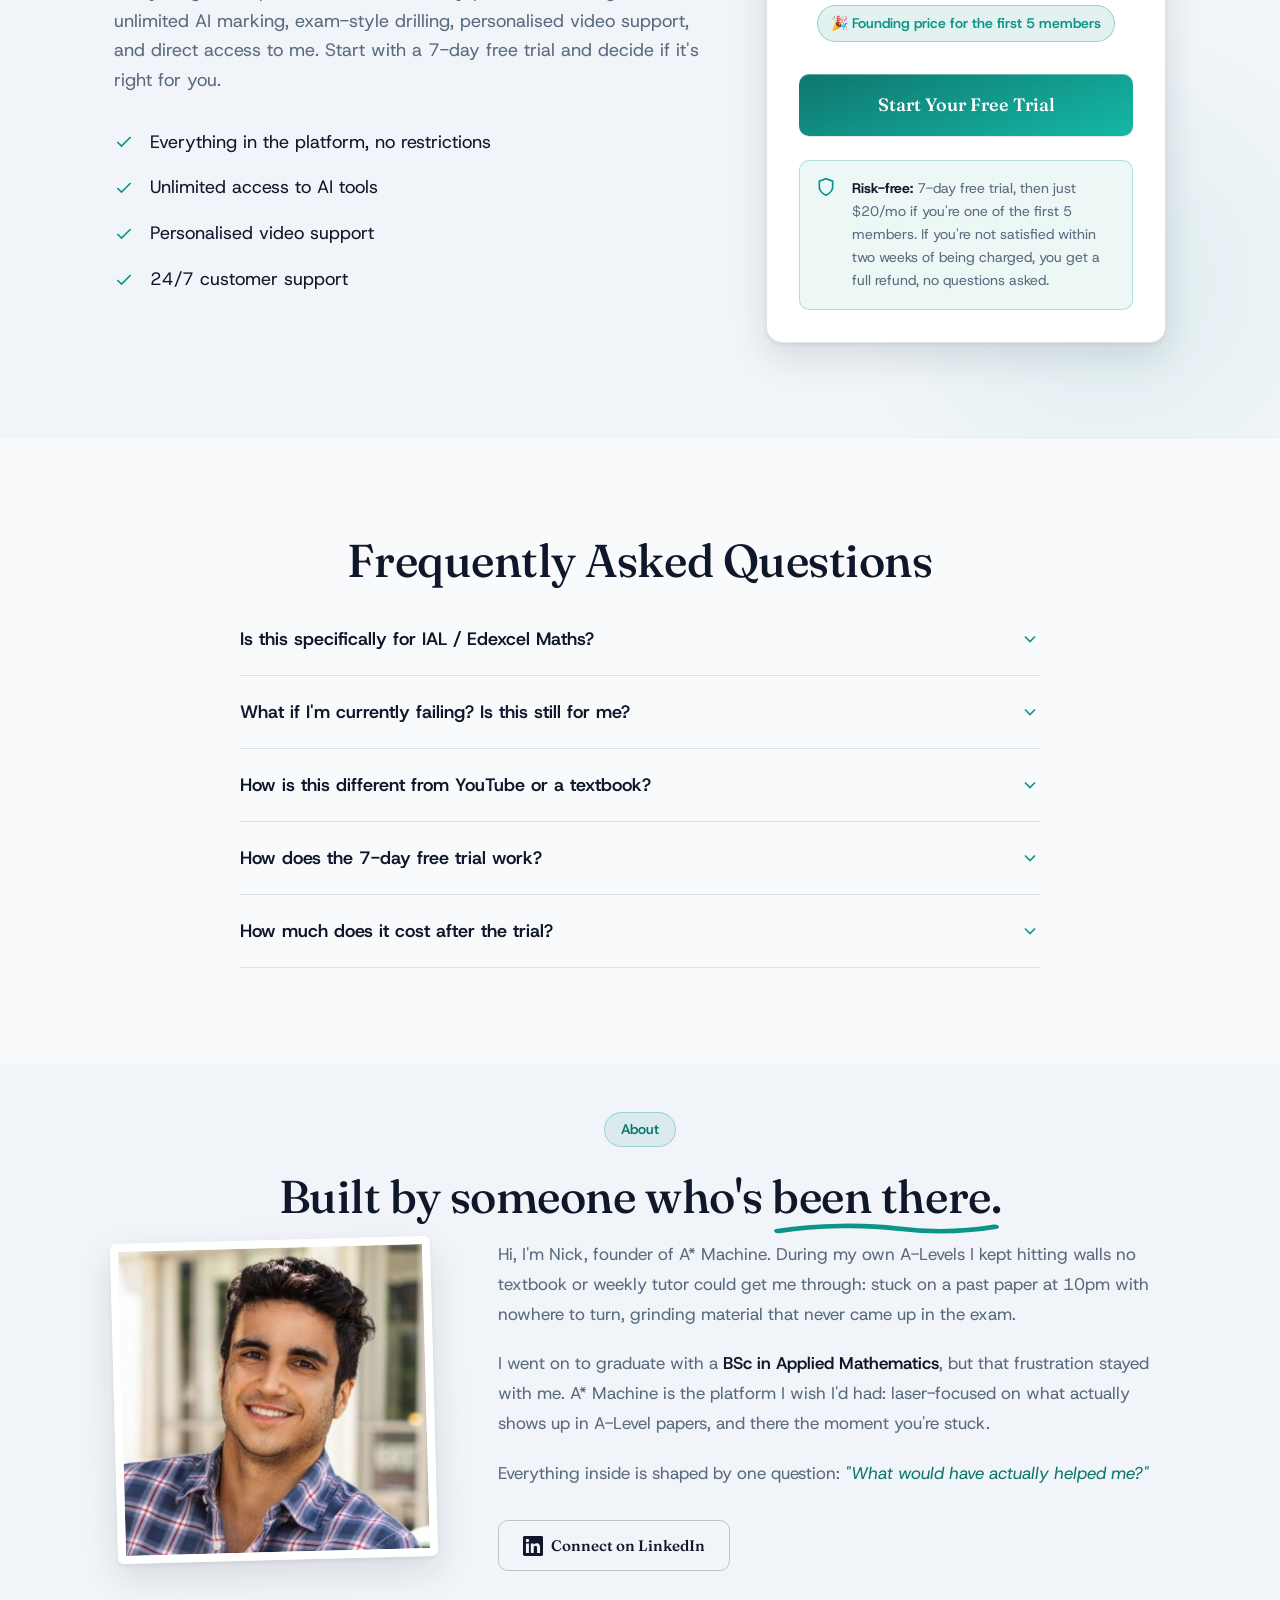
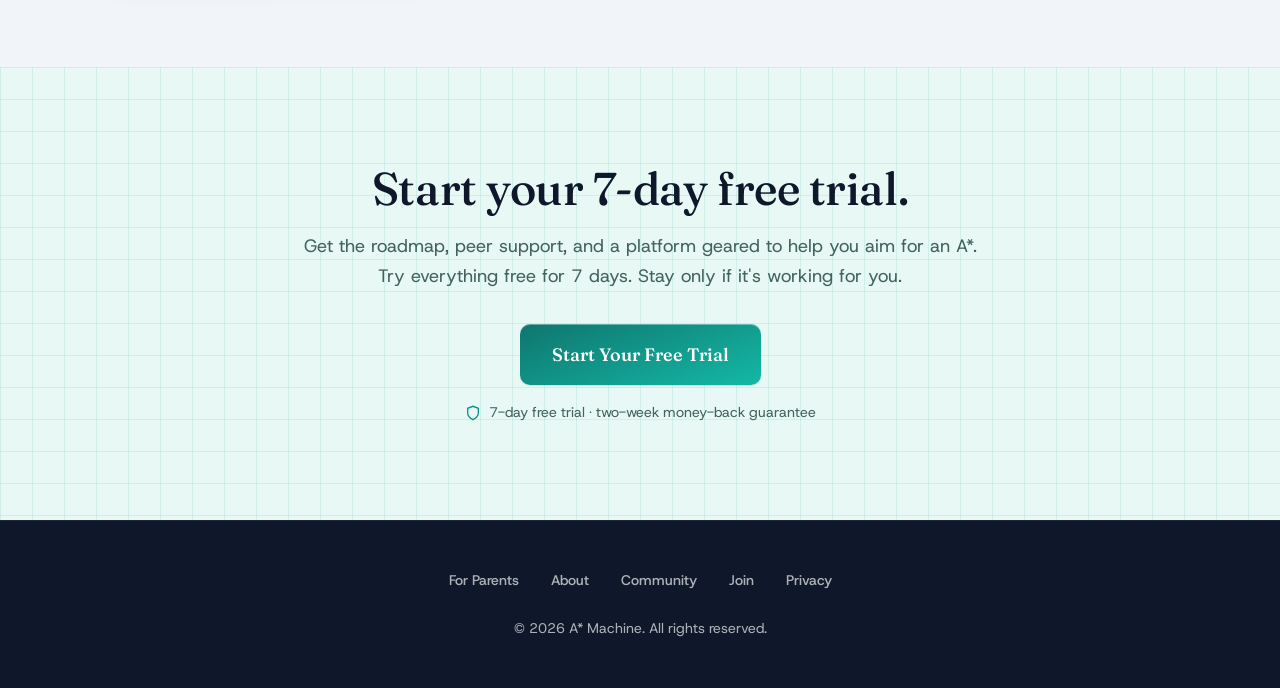
==== commit dee23e2c: "Re-theme to light lab palette; add principles-first platform peek - styles.css: swap the warm-charco" ====
--- a/index.html
+++ b/index.html
@@ -11,7 +11,7 @@
     <link rel="preconnect" href="https://fonts.gstatic.com" crossorigin>
     <link href="https://fonts.googleapis.com/css2?family=Fraunces:opsz,wght@9..144,400..700&family=Host+Grotesk:wght@400..800&display=swap"
         rel="stylesheet">
-    <meta name="theme-color" content="#221E1A">
+    <meta name="theme-color" content="#F8FAFC">
     <link rel="stylesheet" href="styles.css">
 
     <!-- Privacy-friendly analytics by Plausible -->
@@ -451,6 +451,91 @@
         </div>
     </section>
 
+    <!-- Inside the Labs Section -->
+    <section class="section labs-peek" id="labs">
+        <div class="container animate-on-scroll">
+            <div class="section-header center">
+                <span class="badge">🔬 Inside the platform</span>
+                <h2 class="section-title">Principles first, <span>with a human touch.</span></h2>
+                <p class="section-subtitle">We teach the <em>why</em> before the <em>what</em>: walkthrough videos build
+                    each idea from first principles, interactive labs let you drive it yourself, and exam-style
+                    drilling locks it in &mdash; with a real person guiding you the whole way.</p>
+            </div>
+
+            <div class="labs-pillars" aria-label="What's inside the platform">
+                <span class="labs-pillar">🎥 Walkthrough videos</span>
+                <span class="labs-pillar">🧪 Interactive labs</span>
+                <span class="labs-pillar">✍️ Exam-style drilling</span>
+                <span class="labs-pillar">💬 A real person when you're stuck</span>
+            </div>
+
+            <figure class="lab-mock"
+                aria-label="Animated preview of the Integration Lab: a module list, guided steps, and a live graph being driven by a slider">
+                <div class="lab-chrome" aria-hidden="true">
+                    <span class="lab-dot"></span><span class="lab-dot"></span><span class="lab-dot"></span>
+                    <span class="lab-chrome-title">Integration Lab <em>&middot; A* Machine</em></span>
+                    <span class="lab-chrome-meta">Edexcel 9MA0</span>
+                </div>
+                <div class="lab-body" aria-hidden="true">
+                    <aside class="lab-side">
+                        <div class="lab-side-label">AS Core</div>
+                        <ul class="lab-modules">
+                            <li class="active">1. Reversing differentiation <span class="lab-pill">AS</span></li>
+                            <li>2. The power rule <span class="lab-pill">AS</span></li>
+                            <li>3. From gradient to curve <span class="lab-pill">AS</span></li>
+                            <li>4. Definite integrals &amp; area <span class="lab-pill">AS</span></li>
+                            <li>5. Integration as a limit <span class="lab-pill lab-pill--a2">A2</span></li>
+                        </ul>
+                    </aside>
+                    <div class="lab-main">
+                        <div class="lab-eyebrow">Module 1</div>
+                        <div class="lab-title">Reversing differentiation</div>
+                        <div class="lab-beats">
+                            <span class="lab-beat active">1. Explore</span>
+                            <span class="lab-beat">2. Notice</span>
+                            <span class="lab-beat">3. Name</span>
+                            <span class="lab-beat">4. Apply</span>
+                        </div>
+                        <div class="lab-callout"><strong>The experiment:</strong> drag the c-slider and watch the whole
+                            family move. Can any value of c change the gradient?</div>
+                        <div class="lab-graph">
+                            <svg viewBox="0 0 460 210" preserveAspectRatio="xMidYMid meet" role="presentation"
+                                focusable="false">
+                                <!-- axes -->
+                                <line x1="20" y1="195" x2="445" y2="195" stroke="#CBD5E1" stroke-width="1.5" />
+                                <line x1="35" y1="10" x2="35" y2="200" stroke="#CBD5E1" stroke-width="1.5" />
+                                <!-- the curve family y = x^2 + c (translates with the slider) -->
+                                <g class="lab-curves">
+                                    <path d="M30 20 Q 230 260 430 20" fill="none" stroke="#99F6E4"
+                                        stroke-width="2" />
+                                    <path d="M30 45 Q 230 285 430 45" fill="none" stroke="#14B8A6"
+                                        stroke-width="2.5" />
+                                    <path d="M30 70 Q 230 300 430 70" fill="none" stroke="#0F766E"
+                                        stroke-width="2" />
+                                    <!-- pink probe rides the middle curve -->
+                                    <circle class="lab-probe" r="6" fill="#EC4899" />
+                                </g>
+                            </svg>
+                            <div class="lab-slider">
+                                <span class="lab-slider-name">c</span>
+                                <span class="lab-slider-track">
+                                    <span class="lab-slider-fill"></span>
+                                    <span class="lab-slider-handle"></span>
+                                </span>
+                                <span class="lab-slider-value">
+                                    <span class="lab-v lab-v1">&minus;2.0</span>
+                                    <span class="lab-v lab-v2">+1.6</span>
+                                </span>
+                            </div>
+                        </div>
+                    </div>
+                </div>
+                <figcaption>A peek at one piece of it &mdash; the Integration Lab's first module. Every lab sits
+                    alongside walkthrough videos, drilling and personalised support.</figcaption>
+            </figure>
+        </div>
+    </section>
+
     <!-- How It Works Section -->
     <section class="section section--grid how-it-works">
         <div class="container animate-on-scroll">
--- a/styles.css
+++ b/styles.css
@@ -1,54 +1,54 @@
 /* ============================================================
-   A* MACHINE — "WARM CHARCOAL" DESIGN SYSTEM
-   Dark warm-grey canvas with orange highlights, in the clean
-   editorial style (graph-paper grid, serif display, squiggle
-   underlines, soft cards) of the warm-paper redesign.
+   A* MACHINE — "LAB LIGHT" DESIGN SYSTEM
+   Near-white lab canvas with slate ink and teal accents, matching
+   the interactive Labs UI (graph-paper grid, serif display,
+   squiggle underlines, soft white cards, mint highlights).
    Variable NAMES are unchanged so inline styles keep working.
    ============================================================ */
 
 :root {
   /* Canvas */
-  --bg-base: #221E1A;                 /* warm dark grey (page canvas) */
-  --bg-cream: #1B1713;                /* deeper band for alternating sections */
-  --bg-surface: #2C2620;              /* elevated cards */
-  --bg-surface-glass: rgba(34, 30, 26, 0.85); /* navbar */
-  --bg-surface-hover: #332C25;
-  --bg-ink: #171310;                  /* deepest band — footer */
-
-  /* Accent (orange, brightened for dark backgrounds) */
-  --accent-primary: #F97316;
-  --accent-bright: #FB923C;
-  --accent-hover: #FB923C;            /* light orange — hovers, small accents */
-  --accent-glow: rgba(249, 115, 22, 0.15);  /* soft tint, not a glow */
-
-  /* Ink (light-on-dark) */
-  --text-main: #F4EEE5;               /* warm off-white */
-  --text-muted: #B3A798;              /* warm grey */
-  --text-faint: #8A7D6F;
-  --border-color: rgba(244, 238, 229, 0.14);
-  --border-soft: rgba(244, 238, 229, 0.08);
-  --border-glow: rgba(249, 115, 22, 0.35);
-
-  /* Paper band (inverted final-CTA) + footer text */
-  --paper-band: #F7F1E4;
-  --ink-on-paper: #221A14;
-  --muted-on-paper: #6C5B4C;
-  --paper-on-ink: #F6EFE2;
-  --muted-on-ink: rgba(246, 239, 226, 0.68);
+  --bg-base: #F8FAFC;                 /* lab near-white (page canvas) */
+  --bg-cream: #F1F5F9;                /* soft slate band for alternating sections */
+  --bg-surface: #FFFFFF;              /* elevated cards */
+  --bg-surface-glass: rgba(255, 255, 255, 0.88); /* navbar */
+  --bg-surface-hover: #F8FAFC;
+  --bg-ink: #0F172A;                  /* deep slate band — footer */
+
+  /* Accent (lab teal) */
+  --accent-primary: #0D9488;
+  --accent-bright: #0F766E;
+  --accent-hover: #0F766E;            /* deep teal — hovers, small accents */
+  --accent-glow: rgba(13, 148, 136, 0.12);  /* soft mint tint */
+
+  /* Ink (dark-on-light) */
+  --text-main: #0F172A;               /* slate ink */
+  --text-muted: #5B6B7F;              /* slate grey */
+  --text-faint: #94A3B8;
+  --border-color: rgba(15, 23, 42, 0.12);
+  --border-soft: rgba(15, 23, 42, 0.06);
+  --border-glow: rgba(13, 148, 136, 0.35);
+
+  /* Mint band (tinted final-CTA) + footer text */
+  --paper-band: #E7F8F5;
+  --ink-on-paper: #0F172A;
+  --muted-on-paper: #43635E;
+  --paper-on-ink: #F8FAFC;
+  --muted-on-ink: rgba(248, 250, 252, 0.68);
 
   /* Type */
   --font-display: 'Fraunces', 'Iowan Old Style', Georgia, serif;
   --font-body: 'Host Grotesk', 'Inter', system-ui, -apple-system, sans-serif;
 
   /* Depth */
-  --shadow-card: 0 1px 2px rgba(0, 0, 0, 0.25), 0 8px 24px rgba(0, 0, 0, 0.30);
-  --shadow-card-hover: 0 2px 4px rgba(0, 0, 0, 0.30), 0 14px 36px rgba(0, 0, 0, 0.42);
-  --shadow-btn: 0 1px 0 rgba(0, 0, 0, 0.30), inset 0 1px 0 rgba(255, 255, 255, 0.22);
+  --shadow-card: 0 1px 2px rgba(15, 23, 42, 0.05), 0 8px 24px rgba(15, 23, 42, 0.07);
+  --shadow-card-hover: 0 2px 4px rgba(15, 23, 42, 0.06), 0 14px 36px rgba(15, 23, 42, 0.12);
+  --shadow-btn: 0 1px 0 rgba(15, 23, 42, 0.10), inset 0 1px 0 rgba(255, 255, 255, 0.35);
 
   /* Textures */
-  --grid-line: rgba(244, 238, 229, 0.045);
-  --grid-line-paper: rgba(90, 64, 40, 0.10);
-  --squiggle: url("data:image/svg+xml,%3Csvg xmlns='http://www.w3.org/2000/svg' viewBox='0 0 110 12' preserveAspectRatio='none'%3E%3Cpath d='M3 8.5C22 3.5 44 3 60 6.5c14 3 30 3.5 47-1.5' fill='none' stroke='%23F97316' stroke-width='4' stroke-linecap='round'/%3E%3C/svg%3E");
+  --grid-line: rgba(15, 23, 42, 0.05);
+  --grid-line-paper: rgba(13, 148, 136, 0.10);
+  --squiggle: url("data:image/svg+xml,%3Csvg xmlns='http://www.w3.org/2000/svg' viewBox='0 0 110 12' preserveAspectRatio='none'%3E%3Cpath d='M3 8.5C22 3.5 44 3 60 6.5c14 3 30 3.5 47-1.5' fill='none' stroke='%230D9488' stroke-width='4' stroke-linecap='round'/%3E%3C/svg%3E");
 
   /* Utilities */
   --nav-height: 80px;
@@ -74,7 +74,7 @@
 }
 
 ::selection {
-  background: rgba(249, 115, 22, 0.30);
+  background: rgba(13, 148, 136, 0.25);
 }
 
 /* TYPOGRAPHY */
@@ -185,27 +185,27 @@
 }
 
 .btn-primary {
-  background: linear-gradient(160deg, #EA580C 0%, #FB8A3C 100%);
-  color: #FFFDF9;
+  background: linear-gradient(160deg, #0F766E 0%, #14B8A6 100%);
+  color: #FFFFFF;
   border: none;
   box-shadow: var(--shadow-btn);
 }
 
 .btn-primary:hover {
-  background: linear-gradient(160deg, #F97316 0%, #FB923C 100%);
+  background: linear-gradient(160deg, #0D9488 0%, #2DD4BF 100%);
   transform: translateY(-2px);
-  box-shadow: 0 6px 18px rgba(249, 115, 22, 0.35), inset 0 1px 0 rgba(255, 255, 255, 0.22);
+  box-shadow: 0 6px 18px rgba(13, 148, 136, 0.30), inset 0 1px 0 rgba(255, 255, 255, 0.30);
 }
 
 .btn-outline {
   background: transparent;
   color: var(--text-main);
-  border: 1.5px solid rgba(244, 238, 229, 0.25);
+  border: 1.5px solid rgba(15, 23, 42, 0.22);
 }
 
 .btn-outline:hover {
   background: var(--bg-surface);
-  border-color: rgba(244, 238, 229, 0.45);
+  border-color: rgba(15, 23, 42, 0.40);
   box-shadow: var(--shadow-card);
 }
 
@@ -247,7 +247,7 @@
   margin-bottom: 1.5rem;
 }
 
-.card-icon.red { background: rgba(239, 68, 68, 0.13); color: #F87171; }
+.card-icon.red { background: rgba(220, 38, 38, 0.10); color: #DC2626; }
 .card-icon.accent { background: var(--accent-glow); color: var(--accent-bright); }
 
 /* SPECIFIC SECTIONS */
@@ -341,7 +341,7 @@
   transform: translateX(-50%);
   width: 900px;
   height: 900px;
-  background: radial-gradient(circle, rgba(249, 115, 22, 0.09) 0%, transparent 62%);
+  background: radial-gradient(circle, rgba(13, 148, 136, 0.10) 0%, transparent 62%);
   z-index: 0;
   pointer-events: none;
 }
@@ -355,14 +355,14 @@
 
 .badge {
   display: inline-block;
-  background: rgba(249, 115, 22, 0.12);
-  color: #FDBA8C;
+  background: rgba(13, 148, 136, 0.10);
+  color: #0F766E;
   padding: 0.3rem 1rem;
   border-radius: 999px;
   font-size: 0.875rem;
   font-weight: 600;
   margin-bottom: 1.5rem;
-  border: 1px solid rgba(249, 115, 22, 0.25);
+  border: 1px solid rgba(13, 148, 136, 0.28);
 }
 
 .hero-formerly {
@@ -470,7 +470,7 @@
   position: absolute;
   left: 0;
   top: 0.1rem;
-  color: #F87171;
+  color: #DC2626;
   font-weight: 700;
 }
 
@@ -528,7 +528,7 @@
   font-size: 0.62rem;
   letter-spacing: 0.14em;
   text-transform: uppercase;
-  color: #C2410C;
+  color: #0F766E;
   font-weight: 700;
 }
 
@@ -536,23 +536,23 @@
   font-family: var(--font-display);
   font-size: 1.35rem;
   font-weight: 600;
-  color: #221A14;
+  color: #0F172A;
   margin: 0.35rem 0 0.2rem;
 }
 
 .doc-meta {
   font-size: 0.75rem;
-  color: #9C8B7B;
+  color: #64748B;
   margin-bottom: 0.9rem;
 }
 
 .doc-callout {
   background: rgba(234, 88, 12, 0.07);
-  border-left: 3px solid #EA580C;
+  border-left: 3px solid #0D9488;
   padding: 0.6rem 0.75rem;
   font-size: 0.72rem;
   line-height: 1.5;
-  color: #59463A;
+  color: #475569;
   border-radius: 4px;
   margin-bottom: 0.5rem;
 }
@@ -561,7 +561,7 @@
   font-size: 0.62rem;
   letter-spacing: 0.12em;
   text-transform: uppercase;
-  color: #C2410C;
+  color: #0F766E;
   font-weight: 700;
   margin: 0.9rem 0 0.25rem;
 }
@@ -569,12 +569,12 @@
 .doc-q {
   font-size: 0.95rem;
   font-weight: 700;
-  color: #221A14;
+  color: #0F172A;
 }
 
 .doc-line {
   font-size: 0.78rem;
-  color: #6C5B4C;
+  color: #64748B;
   margin: 0.3rem 0;
   line-height: 1.5;
 }
@@ -589,7 +589,7 @@
   content: "";
   width: 0.8rem;
   height: 0.8rem;
-  border: 1.5px solid #A89A8B;
+  border: 1.5px solid #94A3B8;
   border-radius: 3px;
   flex-shrink: 0;
   margin-top: 0.35rem;
@@ -627,7 +627,7 @@
 
 .course-progress {
   height: 6px;
-  background: rgba(244, 238, 229, 0.10);
+  background: rgba(15, 23, 42, 0.08);
   border-radius: 999px;
   margin-bottom: 0.9rem;
   position: relative;
@@ -656,7 +656,7 @@
 .course-modules li { padding: 0.35rem 0.5rem; border-radius: 6px; }
 
 .course-modules li.active {
-  background: rgba(249, 115, 22, 0.14);
+  background: rgba(13, 148, 136, 0.13);
   color: var(--accent-bright);
   font-weight: 600;
 }
@@ -680,7 +680,7 @@
   position: relative;
   border-radius: 8px;
   overflow: hidden;
-  background: linear-gradient(135deg, #33200F 0%, #64300D 55%, #A44E0C 100%);
+  background: linear-gradient(135deg, #134E4A 0%, #0F766E 55%, #14B8A6 100%);
   padding: 1.1rem;
   min-height: 160px;
   display: flex;
@@ -689,7 +689,7 @@
 
 .lesson-slide {
   background: #fff;
-  color: #221A14;
+  color: #0F172A;
   border-radius: 6px;
   padding: 0.75rem 0.9rem;
   font-size: 0.7rem;
@@ -700,7 +700,7 @@
   font-size: 0.78rem;
   font-weight: 700;
   margin-bottom: 0.45rem;
-  color: #221A14;
+  color: #0F172A;
   line-height: 1.35;
 }
 
@@ -709,11 +709,11 @@
   gap: 0.45rem;
   align-items: center;
   margin: 0.3rem 0;
-  color: #59463A;
+  color: #475569;
 }
 
 .slide-row b {
-  border: 1px solid #D9CBBB;
+  border: 1px solid #CBD5E1;
   width: 1rem;
   height: 1rem;
   font-size: 0.6rem;
@@ -732,7 +732,7 @@
   font-weight: 700;
   padding: 0.3rem 0.5rem;
   border-radius: 4px;
-  background: #171310;
+  background: #0F172A;
   color: #fff;
 }
 
@@ -851,12 +851,12 @@
 .step-connector {
   width: 0;
   height: 40px;
-  border-left: 2px dashed rgba(249, 115, 22, 0.45);
+  border-left: 2px dashed rgba(13, 148, 136, 0.45);
 }
 
 @media(min-width: 768px) {
   .steps-wrapper { flex-direction: row; justify-content: space-between; align-items: flex-start; }
-  .step-connector { width: 100px; height: 0; border-left: none; border-top: 2px dashed rgba(249, 115, 22, 0.45); margin-top: 28px; }
+  .step-connector { width: 100px; height: 0; border-left: none; border-top: 2px dashed rgba(13, 148, 136, 0.45); margin-top: 28px; }
 }
 
 /* Social Proof */
@@ -898,7 +898,7 @@
 
 /* Pricing */
 .pricing { position: relative; overflow: hidden; }
-.pricing-bg-glow { position: absolute; right: -10%; bottom: -20%; width: 600px; height: 600px; background: radial-gradient(circle, rgba(249, 115, 22, 0.08) 0%, transparent 62%); pointer-events: none; }
+.pricing-bg-glow { position: absolute; right: -10%; bottom: -20%; width: 600px; height: 600px; background: radial-gradient(circle, rgba(13, 148, 136, 0.08) 0%, transparent 62%); pointer-events: none; }
 
 .pricing-layout {
   display: grid;
@@ -938,9 +938,9 @@
 .guarantee-box {
   margin-top: 1.5rem;
   padding: 1rem;
-  background: rgba(249, 115, 22, 0.08);
+  background: rgba(13, 148, 136, 0.08);
   border-radius: var(--radius-sm);
-  border: 1px solid rgba(249, 115, 22, 0.22);
+  border: 1px solid rgba(13, 148, 136, 0.25);
   display: flex;
   gap: 1rem;
   align-items: flex-start;
@@ -1149,3 +1149,359 @@
   opacity: 1;
   transform: translateY(0);
 }
+
+/* ============================================================
+   INSIDE THE LABS — animated peek at the Integration Lab UI
+   Pure CSS animations, one shared 5s alternate rhythm so the
+   slider, curve family, probe and readout all move together.
+   ============================================================ */
+.labs-pillars {
+  display: flex;
+  flex-wrap: wrap;
+  justify-content: center;
+  gap: 0.6rem;
+  max-width: 720px;
+  margin: 0 auto;
+}
+
+.labs-pillar {
+  font-size: 0.85rem;
+  font-weight: 600;
+  color: var(--text-main);
+  background: var(--bg-surface);
+  border: 1px solid var(--border-color);
+  border-radius: 999px;
+  padding: 0.45rem 0.95rem;
+  box-shadow: var(--shadow-card);
+  white-space: nowrap;
+}
+
+@media (max-width: 480px) {
+  .labs-pillar { font-size: 0.78rem; padding: 0.4rem 0.75rem; white-space: normal; text-align: center; }
+}
+
+.lab-mock {
+  margin: 2.5rem auto 0;
+  max-width: 880px;
+  min-width: 0;
+}
+
+.lab-mock > .lab-chrome,
+.lab-mock > .lab-body {
+  border: 1px solid var(--border-color);
+}
+
+.lab-chrome {
+  display: flex;
+  align-items: center;
+  gap: 0.5rem;
+  background: var(--bg-cream);
+  border-radius: var(--radius-md) var(--radius-md) 0 0;
+  border-bottom: none !important;
+  padding: 0.65rem 1rem;
+}
+
+.lab-dot {
+  width: 10px;
+  height: 10px;
+  border-radius: 50%;
+  background: rgba(15, 23, 42, 0.15);
+}
+
+.lab-chrome-title {
+  margin-left: 0.5rem;
+  font-weight: 700;
+  font-size: 0.85rem;
+  color: var(--accent-primary);
+  white-space: nowrap;
+  overflow: hidden;
+  text-overflow: ellipsis;
+}
+
+.lab-chrome-title em {
+  font-style: normal;
+  font-weight: 600;
+  color: var(--text-faint);
+  letter-spacing: 0.06em;
+  font-size: 0.7rem;
+}
+
+.lab-chrome-meta {
+  margin-left: auto;
+  font-size: 0.72rem;
+  color: var(--text-faint);
+  white-space: nowrap;
+}
+
+.lab-body {
+  display: grid;
+  grid-template-columns: 230px 1fr;
+  background: var(--bg-surface);
+  border-radius: 0 0 var(--radius-md) var(--radius-md);
+  box-shadow: var(--shadow-card);
+  overflow: hidden;
+}
+
+.lab-side {
+  border-right: 1px solid var(--border-soft);
+  padding: 1rem 0.85rem;
+  min-width: 0;
+}
+
+.lab-side-label {
+  font-size: 0.62rem;
+  font-weight: 700;
+  letter-spacing: 0.12em;
+  text-transform: uppercase;
+  color: var(--text-faint);
+  margin: 0 0.4rem 0.6rem;
+}
+
+.lab-modules {
+  list-style: none;
+  display: flex;
+  flex-direction: column;
+  gap: 0.3rem;
+  font-size: 0.8rem;
+  color: var(--text-muted);
+}
+
+.lab-modules li {
+  display: flex;
+  align-items: center;
+  justify-content: space-between;
+  gap: 0.5rem;
+  padding: 0.45rem 0.6rem;
+  border-radius: 8px;
+  border: 1px solid transparent;
+}
+
+.lab-modules li.active {
+  background: rgba(13, 148, 136, 0.10);
+  border-color: rgba(13, 148, 136, 0.35);
+  color: var(--accent-bright);
+  font-weight: 600;
+}
+
+.lab-pill {
+  flex-shrink: 0;
+  font-size: 0.6rem;
+  font-weight: 700;
+  letter-spacing: 0.04em;
+  color: #4F46E5;
+  border: 1px solid rgba(79, 70, 229, 0.4);
+  background: rgba(79, 70, 229, 0.07);
+  border-radius: 999px;
+  padding: 0.1rem 0.45rem;
+}
+
+.lab-pill--a2 {
+  color: #B45309;
+  border-color: rgba(180, 83, 9, 0.4);
+  background: rgba(180, 83, 9, 0.08);
+}
+
+.lab-main {
+  padding: 1.1rem 1.25rem 1.25rem;
+  min-width: 0;
+}
+
+.lab-eyebrow {
+  font-size: 0.65rem;
+  font-weight: 700;
+  letter-spacing: 0.12em;
+  text-transform: uppercase;
+  color: var(--accent-primary);
+}
+
+.lab-title {
+  font-family: var(--font-body);
+  font-weight: 750;
+  font-size: 1.35rem;
+  color: var(--text-main);
+  margin: 0.15rem 0 0.7rem;
+}
+
+.lab-beats {
+  display: flex;
+  flex-wrap: wrap;
+  gap: 0.4rem;
+  margin-bottom: 0.8rem;
+}
+
+.lab-beat {
+  font-size: 0.72rem;
+  font-weight: 600;
+  color: var(--text-muted);
+  border: 1px solid var(--border-color);
+  border-radius: 999px;
+  padding: 0.25rem 0.7rem;
+  background: var(--bg-surface);
+}
+
+.lab-beat.active {
+  color: var(--accent-bright);
+  border-color: rgba(13, 148, 136, 0.45);
+  background: rgba(13, 148, 136, 0.10);
+}
+
+.lab-callout {
+  font-size: 0.8rem;
+  line-height: 1.5;
+  color: #155E56;
+  background: rgba(13, 148, 136, 0.08);
+  border: 1px solid rgba(13, 148, 136, 0.22);
+  border-radius: 10px;
+  padding: 0.6rem 0.8rem;
+  margin-bottom: 0.9rem;
+}
+
+.lab-callout strong { color: #0F766E; }
+
+.lab-graph {
+  border: 1px solid var(--border-soft);
+  border-radius: 12px;
+  background:
+    linear-gradient(var(--grid-line) 1px, transparent 1px),
+    linear-gradient(90deg, var(--grid-line) 1px, transparent 1px),
+    var(--bg-surface);
+  background-size: 28px 28px, 28px 28px, auto;
+  padding: 0.5rem 0.5rem 0.75rem;
+}
+
+.lab-graph svg {
+  display: block;
+  width: 100%;
+  height: auto;
+}
+
+/* --- The shared animation rhythm --- */
+.lab-curves {
+  animation: lab-family 5s ease-in-out infinite alternate;
+}
+
+@keyframes lab-family {
+  from { transform: translateY(20px); }
+  to   { transform: translateY(-20px); }
+}
+
+/* Probe sweeps along the middle parabola (keyframes sampled from the path) */
+.lab-probe {
+  animation: lab-probe 5s ease-in-out infinite alternate;
+}
+
+@keyframes lab-probe {
+  0%   { transform: translate(30px, 45px); }
+  25%  { transform: translate(130px, 135px); }
+  50%  { transform: translate(230px, 165px); }
+  75%  { transform: translate(330px, 135px); }
+  100% { transform: translate(430px, 45px); }
+}
+
+.lab-slider {
+  display: flex;
+  align-items: center;
+  gap: 0.7rem;
+  margin-top: 0.6rem;
+  padding: 0 0.25rem;
+}
+
+.lab-slider-name {
+  font-size: 0.85rem;
+  font-weight: 700;
+  font-style: italic;
+  font-family: Georgia, serif;
+  color: var(--text-main);
+}
+
+.lab-slider-track {
+  position: relative;
+  flex: 1;
+  height: 6px;
+  border-radius: 999px;
+  background: rgba(15, 23, 42, 0.10);
+}
+
+.lab-slider-fill {
+  position: absolute;
+  left: 0; top: 0; bottom: 0;
+  width: 18%;
+  border-radius: 999px;
+  background: var(--accent-primary);
+  animation: lab-fill 5s ease-in-out infinite alternate;
+}
+
+@keyframes lab-fill {
+  from { width: 14%; }
+  to   { width: 82%; }
+}
+
+.lab-slider-handle {
+  position: absolute;
+  top: 50%;
+  left: 14%;
+  width: 18px;
+  height: 18px;
+  border-radius: 50%;
+  background: #FFFFFF;
+  border: 2.5px solid var(--accent-primary);
+  box-shadow: 0 1px 4px rgba(15, 23, 42, 0.25);
+  transform: translate(-50%, -50%);
+  animation: lab-handle 5s ease-in-out infinite alternate;
+}
+
+@keyframes lab-handle {
+  from { left: 14%; }
+  to   { left: 82%; }
+}
+
+/* Read-out cross-fades between two values in the same rhythm */
+.lab-slider-value {
+  position: relative;
+  width: 3.2rem;
+  text-align: right;
+  font-size: 0.85rem;
+  font-weight: 700;
+  font-variant-numeric: tabular-nums;
+  color: var(--accent-bright);
+}
+
+.lab-v { position: absolute; right: 0; top: 50%; transform: translateY(-50%); }
+.lab-v1 { animation: lab-v1 5s ease-in-out infinite alternate; }
+.lab-v2 { animation: lab-v2 5s ease-in-out infinite alternate; }
+
+@keyframes lab-v1 {
+  0%, 35%  { opacity: 1; }
+  65%, 100% { opacity: 0; }
+}
+
+@keyframes lab-v2 {
+  0%, 35%  { opacity: 0; }
+  65%, 100% { opacity: 1; }
+}
+
+.lab-mock figcaption {
+  margin-top: 0.85rem;
+  font-size: 0.8rem;
+  color: var(--text-muted);
+  text-align: center;
+  line-height: 1.5;
+}
+
+/* Respect users who prefer static interfaces */
+@media (prefers-reduced-motion: reduce) {
+  .lab-curves, .lab-probe, .lab-slider-fill, .lab-slider-handle, .lab-v1, .lab-v2 {
+    animation: none;
+  }
+  .lab-v1 { opacity: 0; }
+  .lab-v2 { opacity: 1; }
+}
+
+/* Mobile: hide the sidebar, keep the live panel the star */
+@media (max-width: 640px) {
+  .lab-body { grid-template-columns: 1fr; }
+  .lab-side { display: none; }
+  .lab-main { padding: 0.9rem 0.85rem 1rem; }
+  .lab-title { font-size: 1.1rem; }
+  .lab-chrome-meta { display: none; }
+}
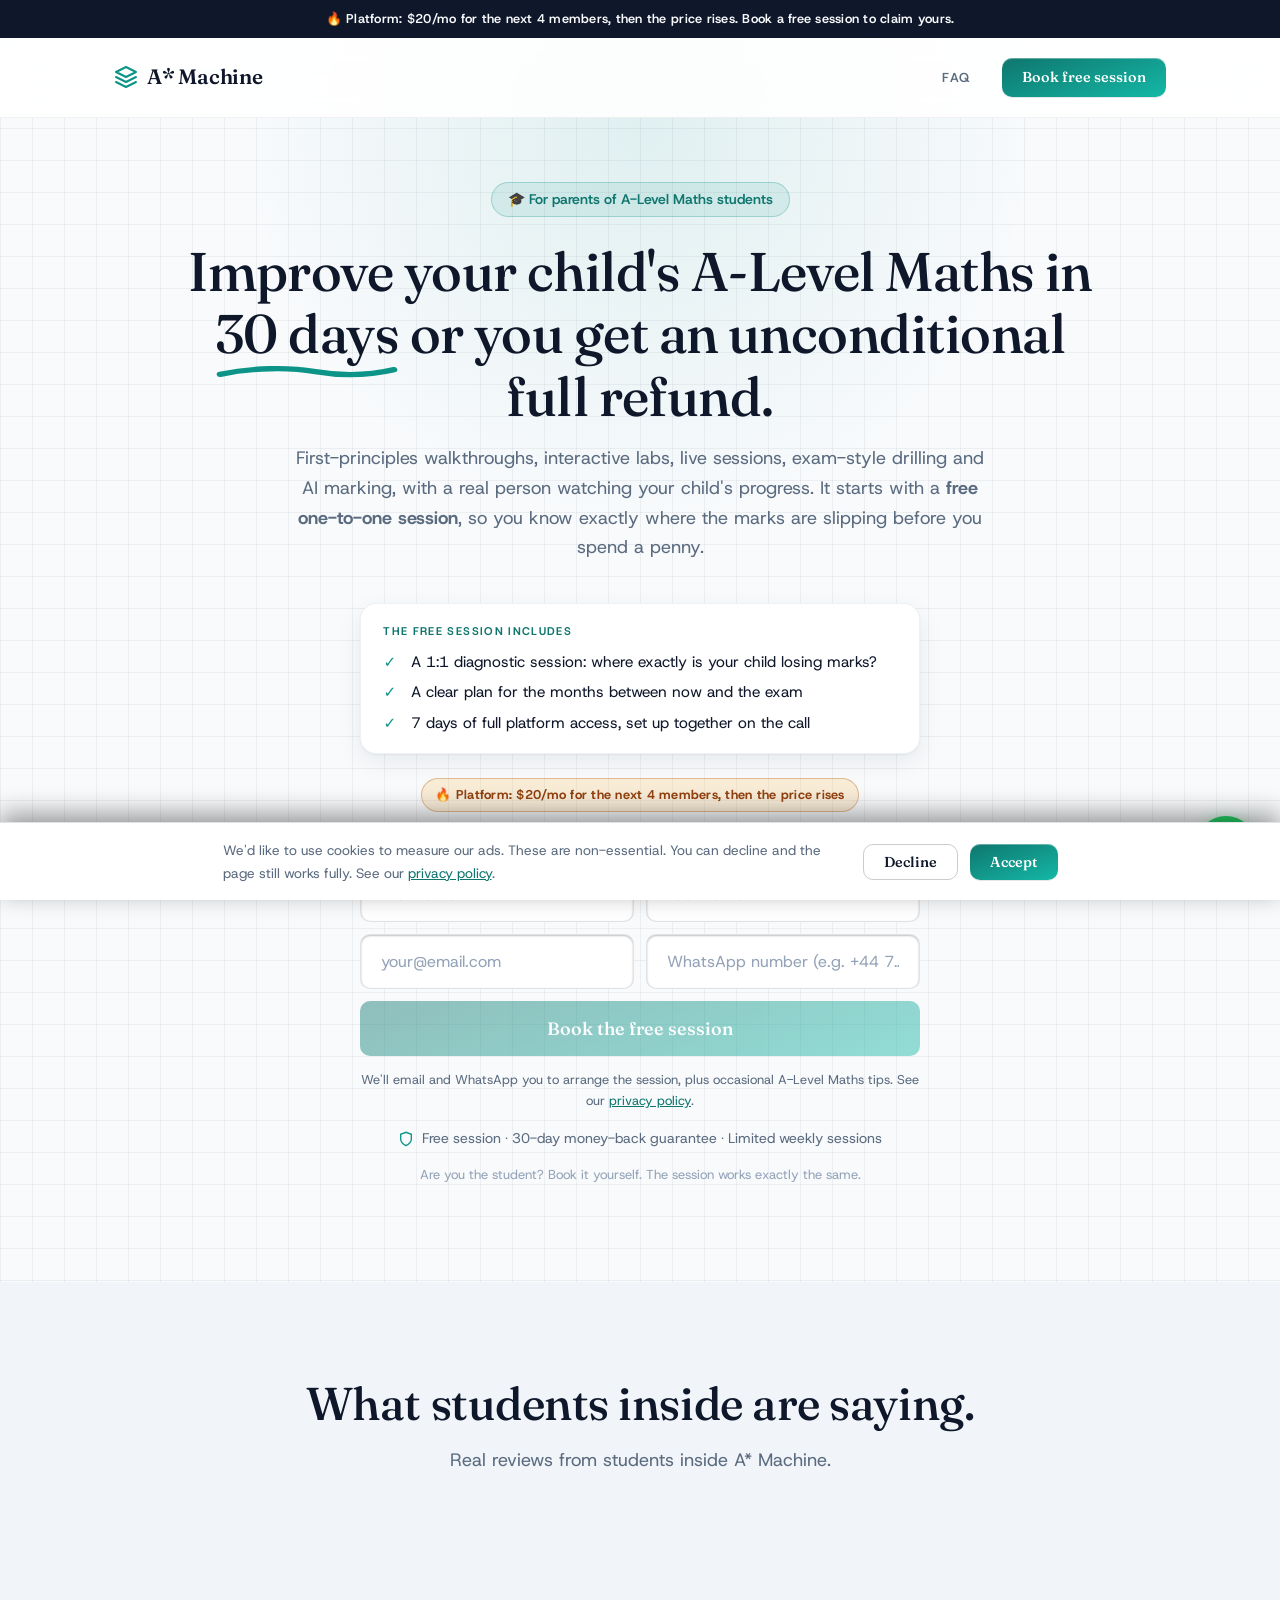
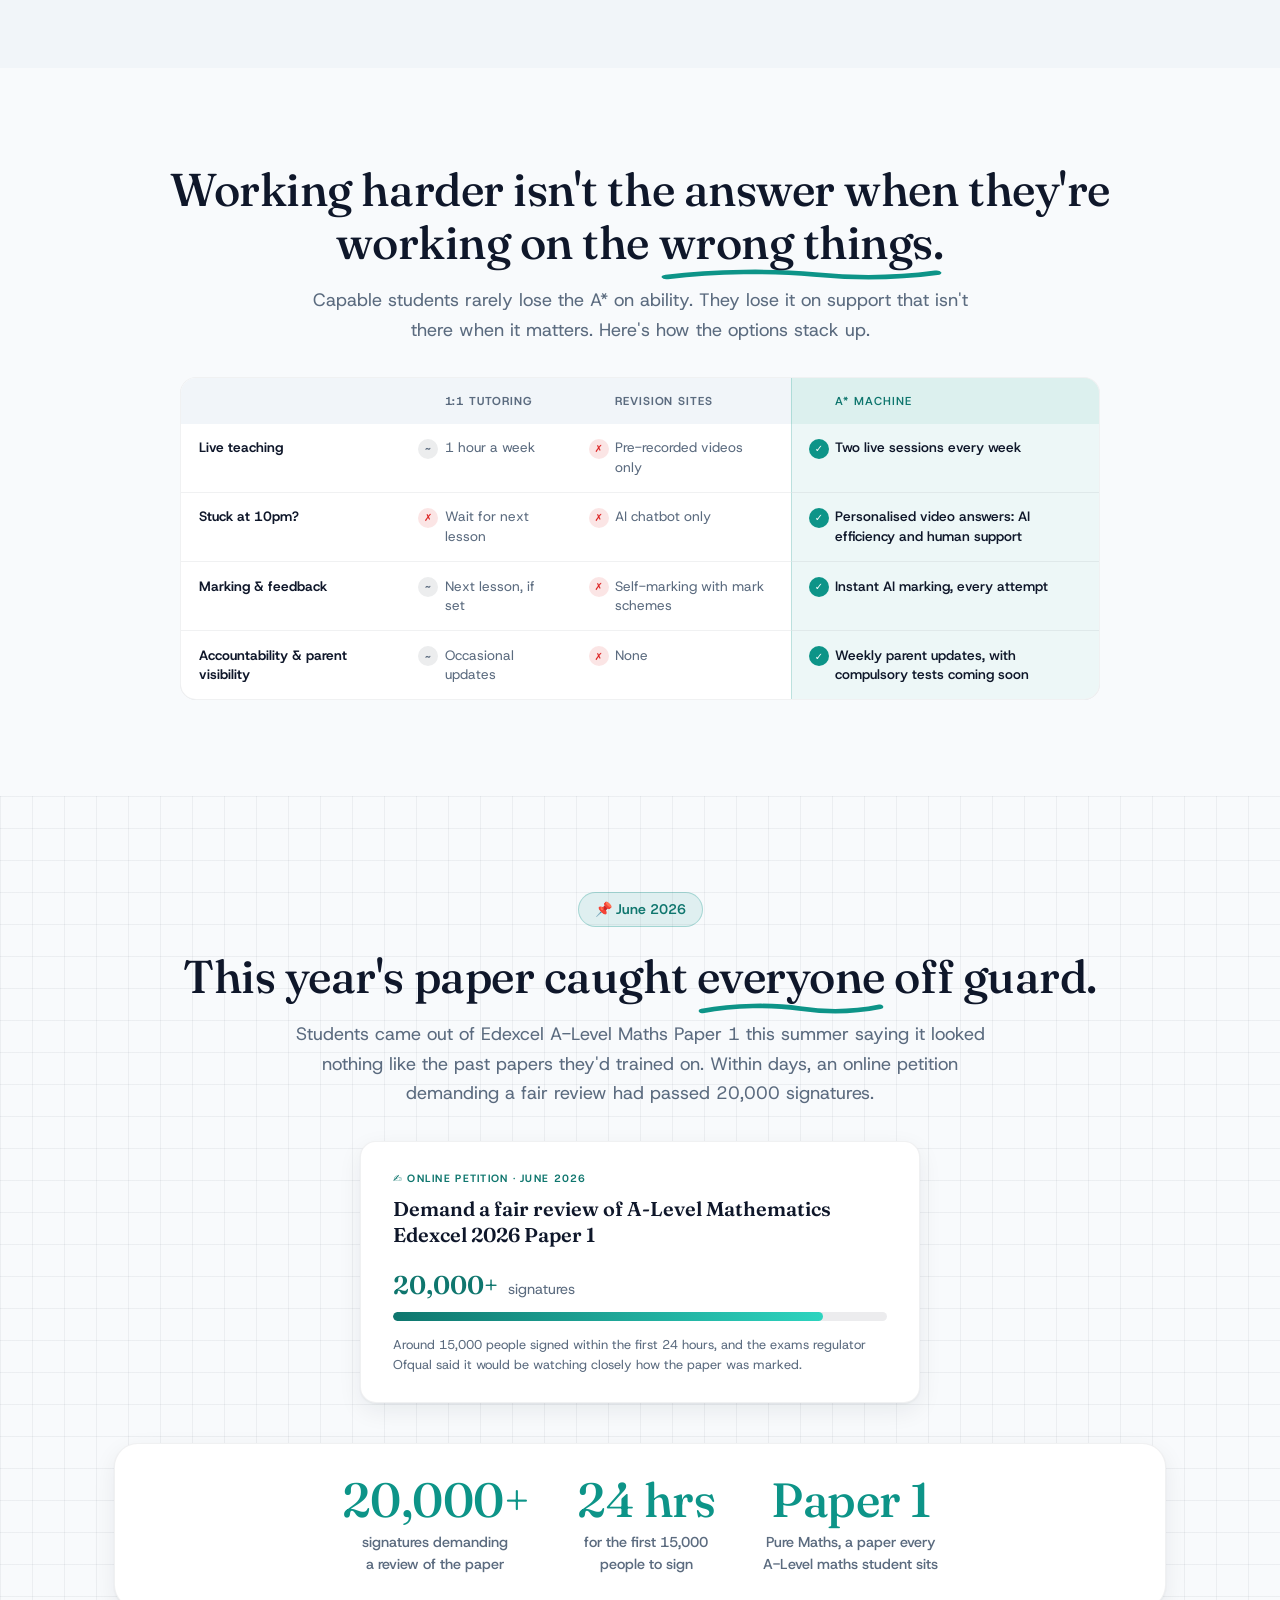
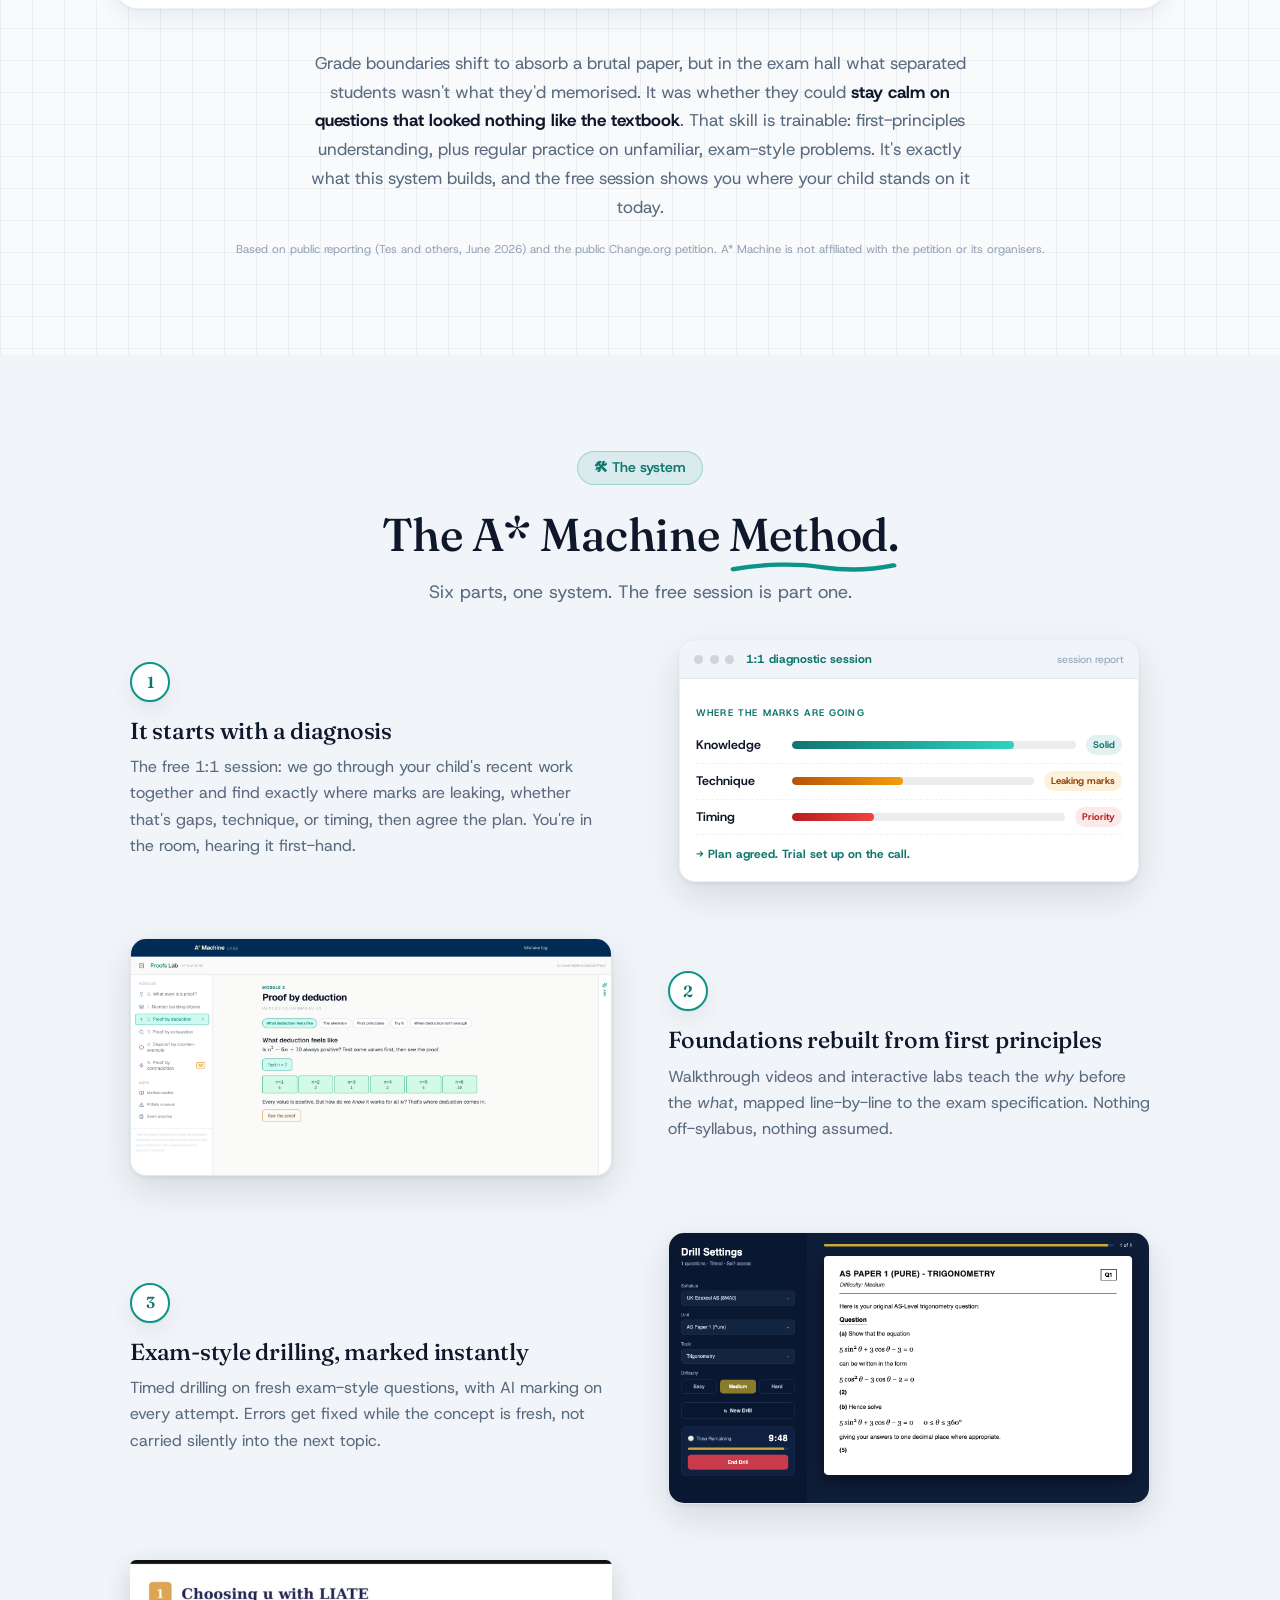
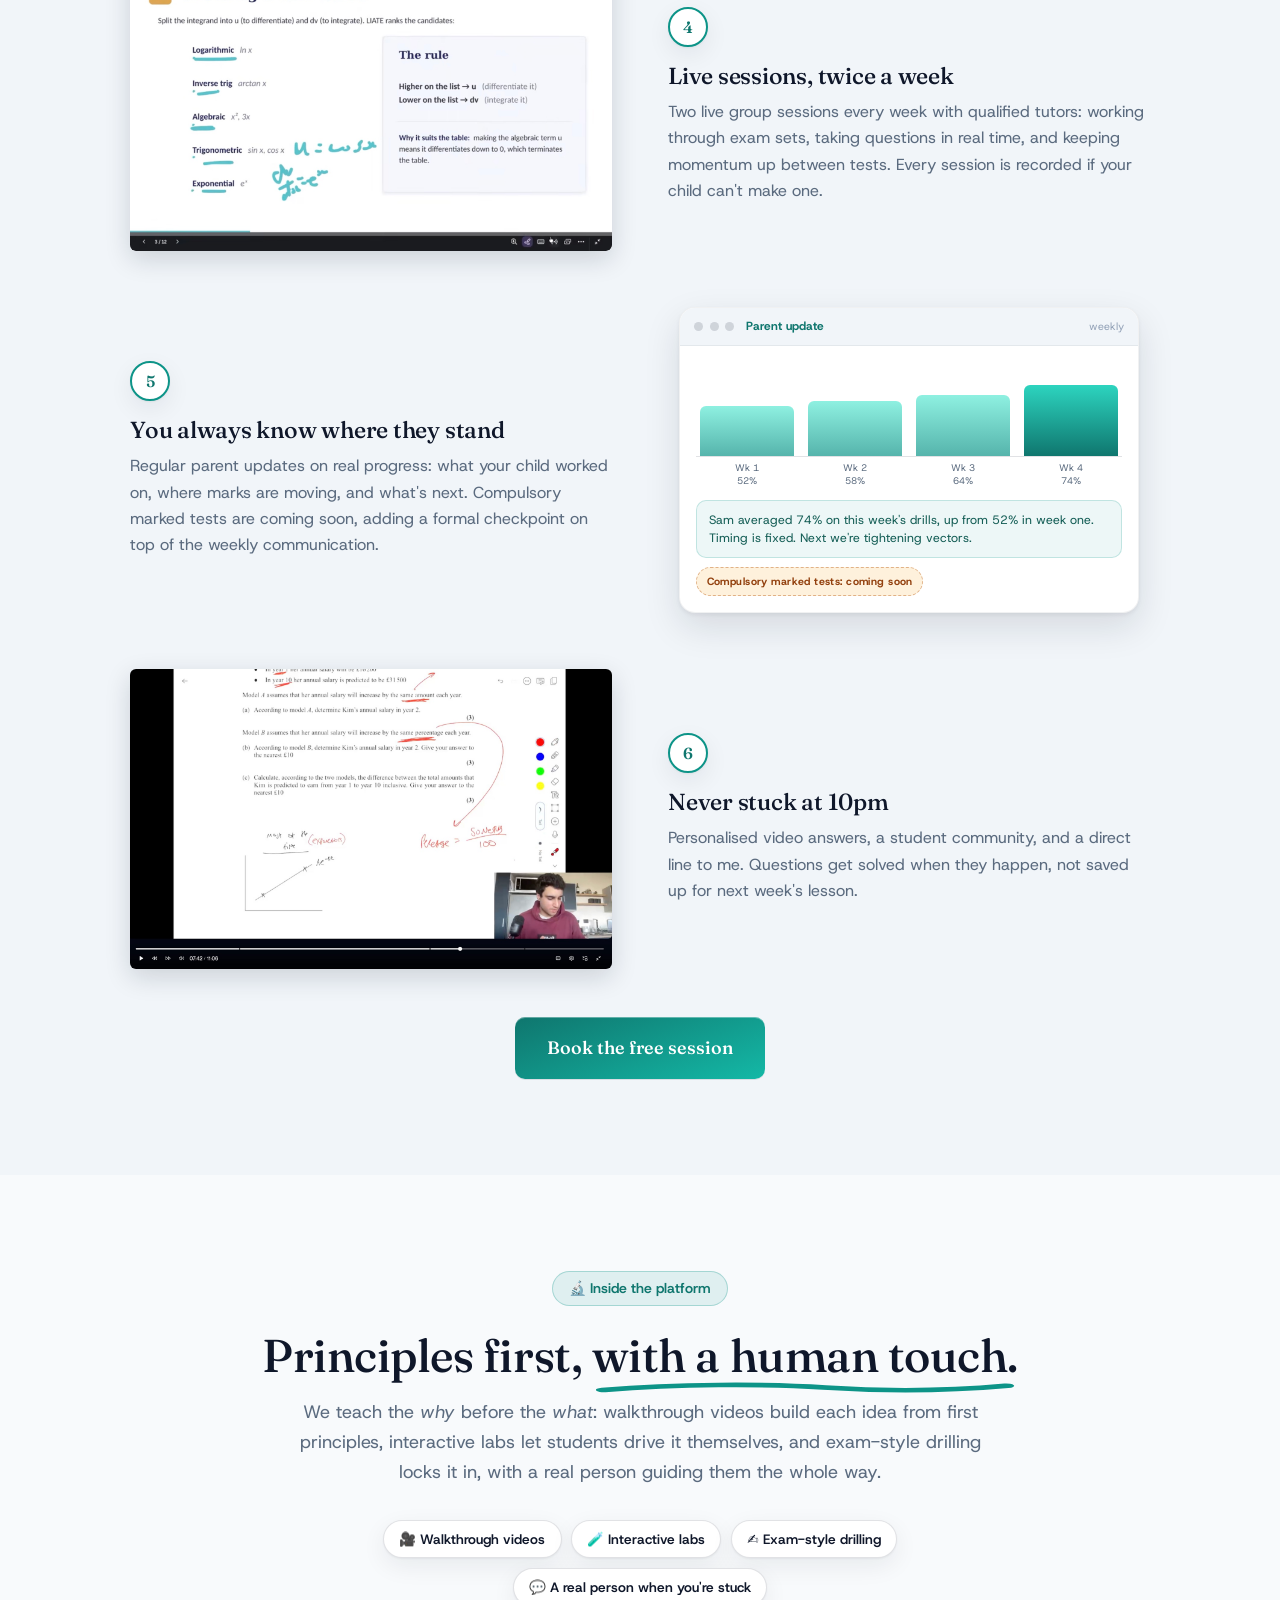
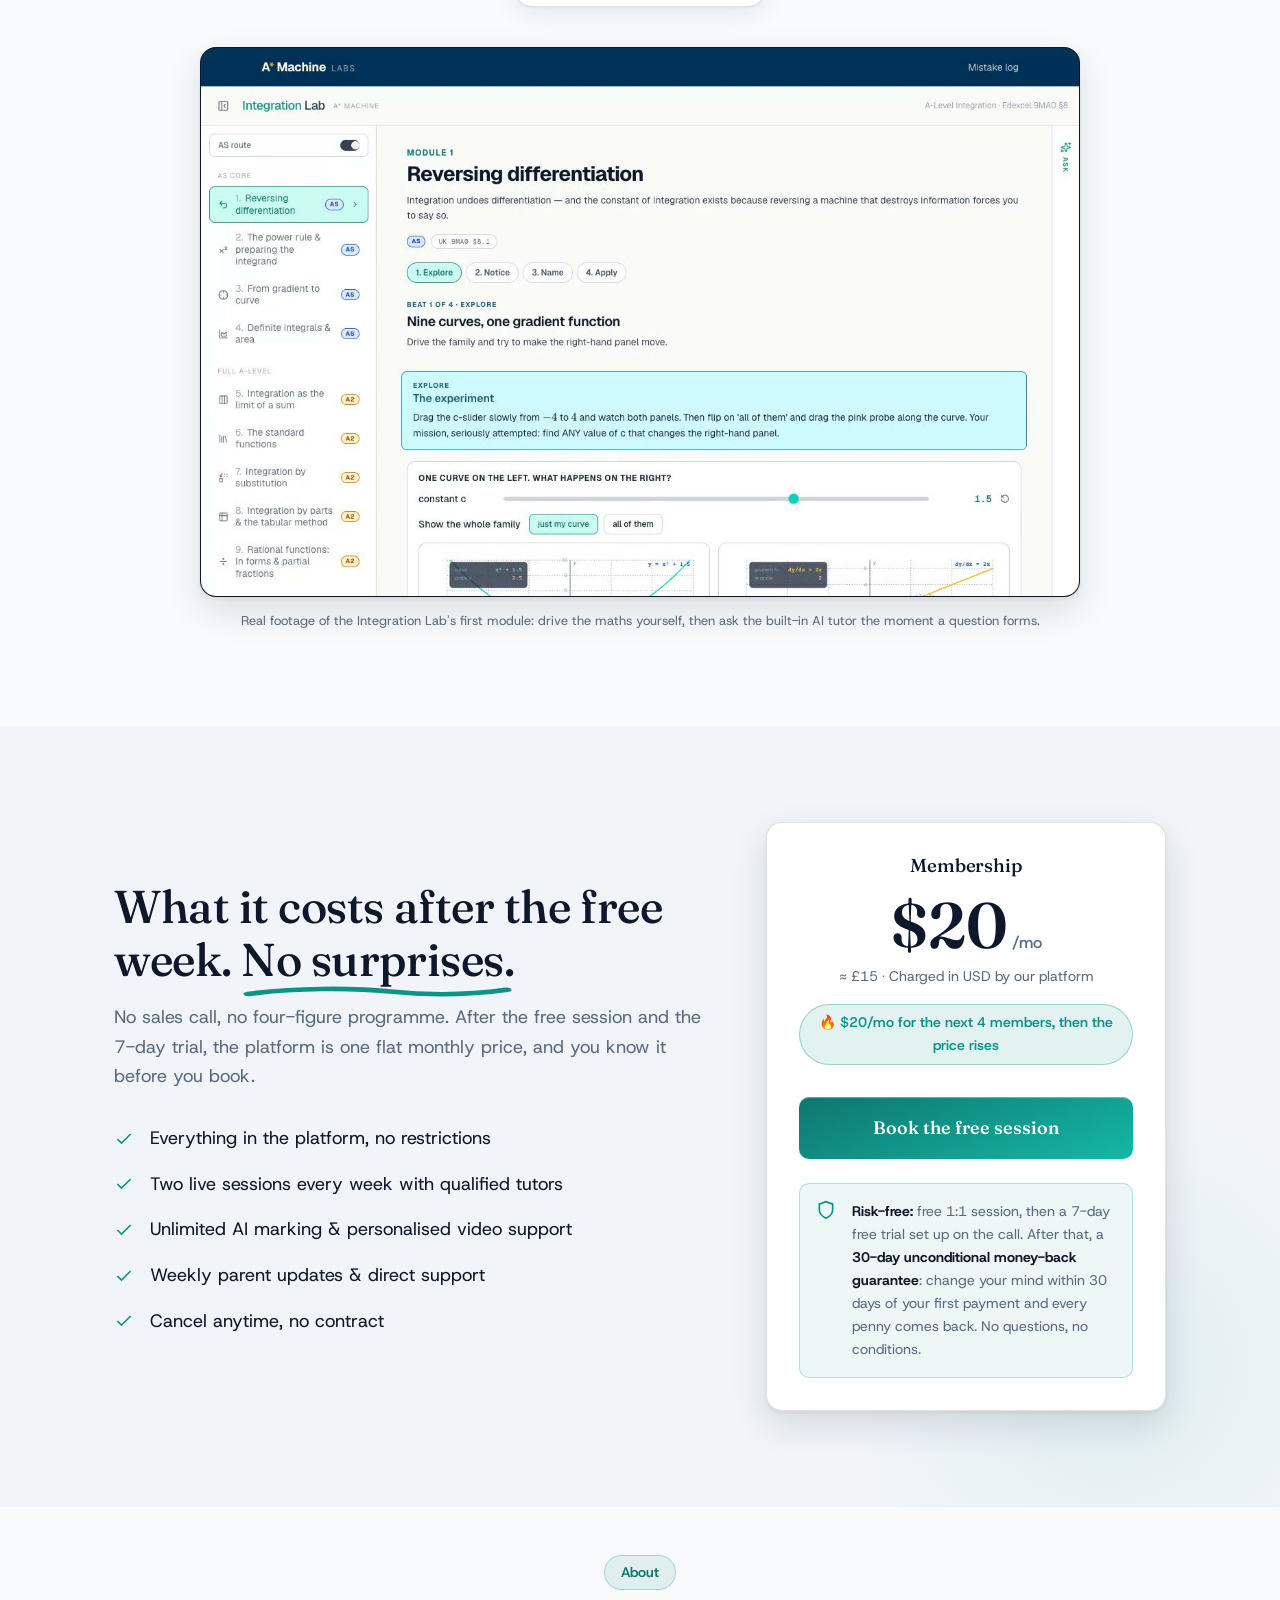
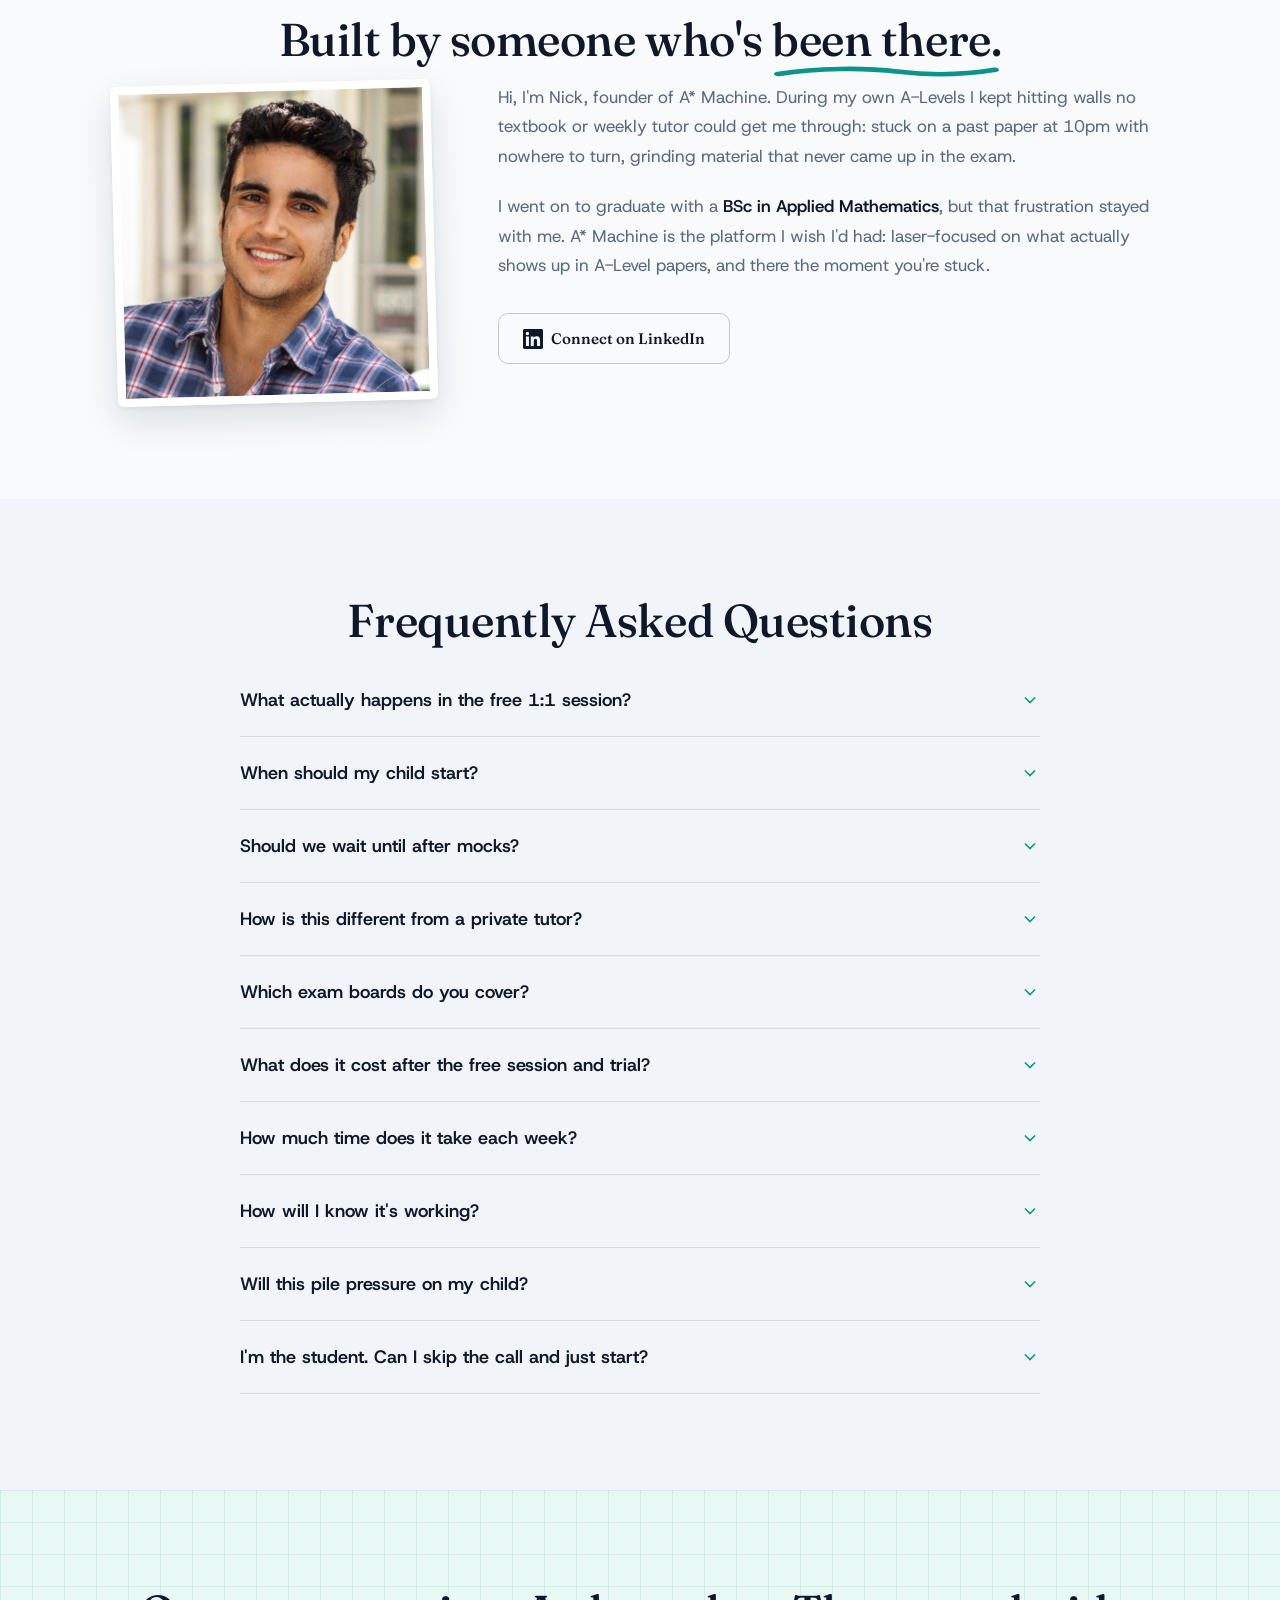
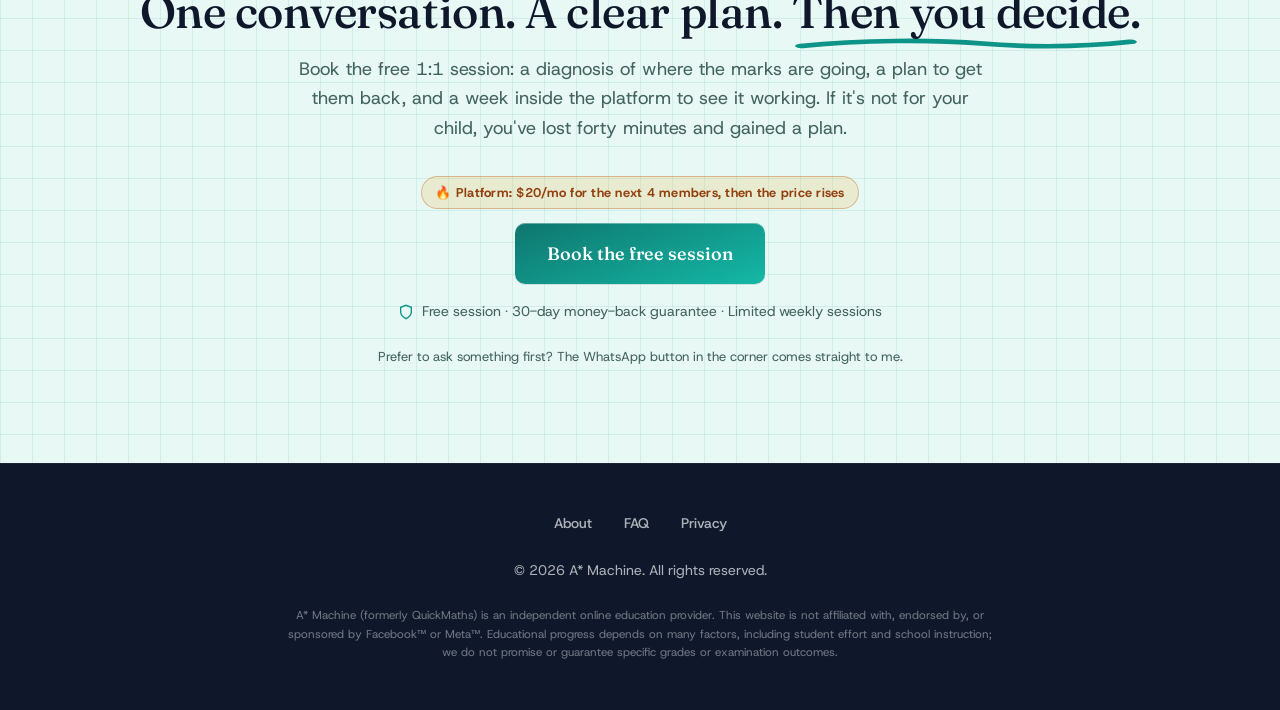
==== commit ffa0cc30: "Rebuild homepage as single-page session funnel - One parent-first conversion page replaces the stude" ====
--- a/index.html
+++ b/index.html
@@ -4,9 +4,10 @@
 <head>
     <meta charset="UTF-8">
     <meta name="viewport" content="width=device-width, initial-scale=1.0">
-    <title>Get an A* in A-Level Maths: Edexcel &amp; IAL Tutoring | A* Machine</title>
+    <title>A-Level Maths Tutoring: Free 1:1 Session | A* Machine</title>
     <meta name="description"
-        content="Online A-Level maths tutoring for Edexcel and IAL students, with personalised walkthroughs, AI marking, and exam-style drilling targeted at the A* grade.">
+        content="Improve your child's A-Level Maths in 30 days or get an unconditional full refund. Walkthroughs, interactive labs, live sessions, drilling and AI marking. The free 1:1 diagnostic session includes 7 days of full platform access.">
+    <link rel="canonical" href="https://www.astarmachine.co.uk/">
     <link rel="preconnect" href="https://fonts.googleapis.com">
     <link rel="preconnect" href="https://fonts.gstatic.com" crossorigin>
     <link href="https://fonts.googleapis.com/css2?family=Fraunces:opsz,wght@9..144,400..700&family=Host+Grotesk:wght@400..800&display=swap"
@@ -15,16 +16,19 @@
     <link rel="stylesheet" href="styles.css">
 
     <!-- Privacy-friendly analytics by Plausible -->
-<script async src="https://plausible.io/js/pa-2ghQMo5XKTQo2K9t4yTyc.js"></script>
-<script>
-  window.plausible=window.plausible||function(){(plausible.q=plausible.q||[]).push(arguments)},plausible.init=plausible.init||function(i){plausible.o=i||{}};
-  plausible.init()
-</script>
-
-<!-- Vercel Analytics -->
-<script defer src="/_vercel/insights/script.js"></script>
-
-<script type="application/ld+json">
+    <script async src="https://plausible.io/js/pa-2ghQMo5XKTQo2K9t4yTyc.js"></script>
+    <script>
+        window.plausible = window.plausible || function () { (plausible.q = plausible.q || []).push(arguments) }, plausible.init = plausible.init || function (i) { plausible.o = i || {} };
+        plausible.init()
+    </script>
+
+    <!-- Vercel Analytics -->
+    <script defer src="/_vercel/insights/script.js"></script>
+
+    <!-- NOTE: The Meta Pixel is intentionally NOT loaded here. It is a non-essential
+         cookie and is injected only after the visitor grants consent (see script at end). -->
+
+    <script type="application/ld+json">
 [
   {
     "@context": "https://schema.org",
@@ -107,14 +111,14 @@
       "@id": "https://www.astarmachine.co.uk/#organization"
     },
     "serviceType": "Online Mathematics Tutoring",
-    "description": "Monthly membership giving students 24/7 access to exam-relevant content, personalised video walkthroughs, AI-powered marking, exam-style question drilling, and direct support, built specifically for Edexcel and International Edexcel A-Level Maths.",
+    "description": "Monthly membership giving students 24/7 access to exam-relevant content, personalised video walkthroughs, AI-powered marking, exam-style question drilling, two live sessions per week with qualified tutors, weekly parent updates (compulsory marked tests coming soon), and direct support, built specifically for Edexcel and International Edexcel A-Level Maths. Starts with a free one-to-one diagnostic session and a 7-day free trial.",
     "areaServed": "Worldwide",
     "offers": {
       "@type": "Offer",
       "price": "20",
       "priceCurrency": "USD",
       "availability": "https://schema.org/InStock",
-      "url": "https://www.skool.com/quick-maths-6968/about"
+      "url": "https://www.astarmachine.co.uk/"
     }
   },
   {
@@ -123,42 +127,42 @@
     "mainEntity": [
       {
         "@type": "Question",
-        "name": "Is this specifically for IAL / Edexcel Maths?",
+        "name": "What actually happens in the free 1:1 session?",
         "acceptedAnswer": {
           "@type": "Answer",
-          "text": "Yes. Every question, topic guide, and walkthrough in our platform is meticulously built around the latest IAL/Edexcel syllabus. You won't waste a second learning irrelevant material."
+          "text": "It's a relaxed 30-40 minutes on a video call, with your child there and you welcome to sit in. We go through recent work and mocks, pinpoint exactly where marks are being lost (knowledge, technique, or timing), and agree a plan for the months ahead. At the end we set up their 7-day full platform trial together, so day one is already structured. No pressure, and if it's not a fit the plan is yours to keep."
         }
       },
       {
         "@type": "Question",
-        "name": "What if I'm currently failing? Is this still for me?",
+        "name": "When should my child start?",
         "acceptedAnswer": {
           "@type": "Answer",
-          "text": "Absolutely. We designed our video walkthroughs to start from the foundational theories before jumping into high-level exam execution, helping you bridge the gap fast."
+          "text": "Before results force the issue. Starting early means gaps get fixed while there is still time for the fix to compound. Starting after disappointing results means doing the same work with less time and less confidence."
         }
       },
       {
         "@type": "Question",
-        "name": "How is this different from YouTube or a textbook?",
+        "name": "How is this different from a private tutor?",
         "acceptedAnswer": {
           "@type": "Answer",
-          "text": "Textbooks are passive, and YouTube is scattered. Our community combines an active linear roadmap, an AI that acts as your personal tutor, and direct personalised video answers when you're stuck."
+          "text": "A tutor is one reactive hour a week focused on whatever your child is stuck on that day. This is a system for the whole week, with structured walkthroughs and interactive labs, timed exam-style drilling with instant AI marking, and a real person to ask the moment they're stuck."
         }
       },
       {
         "@type": "Question",
-        "name": "How does the 7-day free trial work?",
+        "name": "Which exam boards do you cover?",
         "acceptedAnswer": {
           "@type": "Answer",
-          "text": "Join and you get 7 days of full access to everything: walkthroughs, AI marking, exam-style drilling, and the community. If it's not for you, cancel within the trial and you pay nothing."
+          "text": "Right now we teach Edexcel and IAL (UK 9MA0 and 8MA0, and International WMA01), with the other boards on the roadmap. If your child sits a different board, mention it when you book and we'll be straight with you about whether it's the right fit yet."
         }
       },
       {
         "@type": "Question",
-        "name": "How much does it cost after the trial?",
+        "name": "What does it cost after the free session and trial?",
         "acceptedAnswer": {
           "@type": "Answer",
-          "text": "It's $20/mo (approximately £15, charged in USD by Skool) for the first 5 members only. Once those founding slots are taken, the price goes up. That price covers everything: unlimited AI marking, personalised video walkthroughs, exam-style drilling, and direct support. If you're not satisfied within two weeks of being charged, you get a full refund, no questions asked."
+          "text": "The membership is $20/mo (about £15, charged in USD by Skool) for the next 4 members who join, which completes the founding cohort of 5. After that, the price rises. Cancel anytime, and there's a 30-day unconditional money-back guarantee: change your mind within 30 days of your first payment and you get every penny back, no questions asked. The free session costs nothing, and the trial is set up together on the call, so you only pay if you stay past the free week."
         }
       }
     ]
@@ -168,7 +172,7 @@
     "@type": "WebPage",
     "@id": "https://www.astarmachine.co.uk/#webpage",
     "url": "https://www.astarmachine.co.uk/",
-    "name": "A* Machine: A-Level Maths Tutoring",
+    "name": "A-Level Maths Tutoring: Free 1:1 Session",
     "speakable": {
       "@type": "SpeakableSpecification",
       "cssSelector": [".faq-answer"]
@@ -211,11 +215,18 @@
     ]
   }
 ]
-</script>
+    </script>
 
 </head>
 
-<body>
+<body class="has-announce">
+    <!-- Announcement bar -->
+    <div class="announce-bar" role="note">
+        <span class="announce-full">🔥 Platform: $20/mo for the next 4 members, then the price rises. Book a free
+            session to claim yours.</span>
+        <span class="announce-short">🔥 $20/mo for the next 4 members.</span>
+    </div>
+
     <!-- Navbar -->
     <nav class="navbar">
         <div class="container nav-container">
@@ -227,29 +238,75 @@
                 A* Machine
             </a>
             <div class="nav-links">
-                <a href="parents.html" class="nav-link">For Parents</a>
-                <a href="https://www.skool.com/quick-maths-6968/about" class="btn btn-primary sm">Start Your Free Trial</a>
+                <a href="#faq" class="nav-link">FAQ</a>
+                <a href="#lead-capture" class="btn btn-primary sm" data-scroll-capture>Book free session</a>
             </div>
         </div>
     </nav>
 
-    <!-- Hero Section -->
-    <header class="section hero">
+    <!-- Hero: single offer, capture in view -->
+    <header class="section hero hero-parents">
         <div class="hero-bg-glow"></div>
-        <div class="container hero-container animate-on-scroll">
-            <span class="badge">🎯 7-Day Free Trial &middot; Edexcel &amp; IAL A-Level Maths</span>
-            <h1 class="hero-title">A<span class="hero-star">*</span> Machine</h1>
-            <p class="hero-formerly">formerly QuickMaths</p>
-            <p class="hero-subtitle">Join a focused community of A-Level maths students preparing for Edexcel and IAL exams. Get the roadmap, peer support, and a platform geared to help you aim for an A*. Start with a 7-day free trial and see if it's right for you.</p>
-            <div class="hero-cta-group">
-                <a href="https://www.skool.com/quick-maths-6968/about" target="_blank" rel="noopener" class="btn btn-primary lg">Start Your Free Trial</a>
-                <p class="reassurance">
-                    <svg width="16" height="16" viewBox="0 0 24 24" fill="none" stroke="currentColor" stroke-width="2">
-                        <path d="M12 22s8-4 8-10V5l-8-3-8 3v7c0 6 8 10 8 10z" />
-                    </svg>
-                    7-day free trial &middot; two-week money-back guarantee
-                </p>
-            </div>
+        <div class="container hero-container">
+            <span class="badge">🎓 For parents of A-Level Maths students</span>
+            <h1 class="hero-title hero-title--statement">Improve your child's A-Level Maths in <span>30 days</span> or
+                you get an unconditional full refund.</h1>
+            <p class="hero-subtitle">First-principles walkthroughs, interactive labs, live sessions, exam-style
+                drilling and AI marking, with a real person watching your child's progress. It starts with a
+                <strong>free one-to-one session</strong>, so you know exactly where the marks are slipping before you
+                spend a penny.</p>
+
+            <div class="offer-stack" aria-label="What the free session includes">
+                <p class="offer-stack-title">The free session includes</p>
+                <ul>
+                    <li>A 1:1 diagnostic session: where exactly is your child losing marks?</li>
+                    <li>A clear plan for the months between now and the exam</li>
+                    <li>7 days of full platform access, set up together on the call</li>
+                </ul>
+            </div>
+
+            <!-- ===== LEAD CAPTURE (two-state) ===== -->
+            <div class="lead-capture" id="lead-capture">
+                <!-- STATE A: email capture -->
+                <div id="state-a">
+                    <p class="slots-chip"><span class="chip-full">🔥 Platform: $20/mo for the next 4 members, then the price rises</span><span class="chip-short">🔥 $20/mo for the next 4 members</span></p>
+                    <label class="capture-label" for="parent-name">Book your child's free 1:1 session</label>
+                    <div class="capture-row">
+                        <input id="parent-name" name="firstName" type="text" autocomplete="given-name"
+                            placeholder="First name" aria-label="First name" class="capture-name" />
+                        <input id="parent-lastname" name="lastName" type="text" autocomplete="family-name"
+                            placeholder="Last name" aria-label="Last name" class="capture-name" />
+                        <input id="parent-email" name="email" type="email" inputmode="email" autocomplete="email"
+                            placeholder="your@email.com" aria-describedby="privacy-note" aria-label="Email address" />
+                        <input id="parent-phone" name="phone" type="tel" inputmode="tel" autocomplete="tel"
+                            placeholder="WhatsApp number (e.g. +44 7…)" aria-describedby="privacy-note"
+                            aria-label="WhatsApp number" />
+                    </div>
+                    <button id="capture-btn" type="button" class="btn btn-primary lg block" disabled
+                        aria-disabled="true">
+                        Book the free session
+                    </button>
+                    <p class="privacy-note" id="privacy-note">
+                        We'll email and WhatsApp you to arrange the session, plus occasional A-Level Maths tips. See
+                        our <a href="privacy.html">privacy policy</a>.
+                    </p>
+                </div>
+                <!-- STATE B: confirmation -->
+                <div id="state-b" hidden>
+                    <p class="confirm-line">✅ Done. Keep an eye on your inbox and WhatsApp.</p>
+                    <p class="confirm-sub">We'll reach out by email and WhatsApp within one working day to arrange a
+                        time that suits you both.</p>
+                </div>
+            </div>
+
+            <p class="reassurance">
+                <svg width="16" height="16" viewBox="0 0 24 24" fill="none" stroke="currentColor" stroke-width="2">
+                    <path d="M12 22s8-4 8-10V5l-8-3-8 3v7c0 6 8 10 8 10z" />
+                </svg>
+                Free session &middot; 30-day money-back guarantee &middot; Limited weekly sessions
+            </p>
+            <p class="hero-student-line">Are you the student? Book it yourself. The session works exactly the
+                same.</p>
         </div>
     </header>
 
@@ -257,7 +314,8 @@
     <section class="section section--cream social-proof">
         <div class="container animate-on-scroll">
             <div class="section-header center">
-                <h2 class="section-title">What our founding members are saying.</h2>
+                <h2 class="section-title">What students inside are saying.</h2>
+                <p class="section-subtitle">Real reviews from students inside A* Machine.</p>
             </div>
             <div class="grid testimonial-grid">
                 <div class="testimonial-embed">
@@ -289,164 +347,260 @@
     </section>
 
     <!-- Problem Section -->
-    <section class="section problem">
+    <section class="section problem" id="problem">
         <div class="container animate-on-scroll">
             <div class="section-header center">
-                <h2 class="section-title">Studying harder isn't working if you're studying the <span>wrong stuff.</span>
-                </h2>
-            </div>
-            <div class="grid problem-grid">
-                <div class="card problem-card">
-                    <div class="card-icon red">
-                        <svg width="24" height="24" viewBox="0 0 24 24" fill="none" stroke="currentColor"
-                            stroke-width="2">
-                            <circle cx="12" cy="12" r="10" />
-                            <polyline points="12 6 12 12 16 14" />
-                        </svg>
-                    </div>
-                    <h3>The 1-Hour Limitation</h3>
-                    <p>Traditional tutoring is £40-£80/hour and only gives you one hour a week. That pace is dangerously
-                        slow and fails to provide the continuous support you need.</p>
-                </div>
-                <div class="card problem-card">
-                    <div class="card-icon red">
-                        <svg width="24" height="24" viewBox="0 0 24 24" fill="none" stroke="currentColor"
-                            stroke-width="2">
-                            <path d="M12 2v20M17 5H9.5a3.5 3.5 0 0 0 0 7h5a3.5 3.5 0 0 1 0 7H6" />
-                        </svg>
-                    </div>
-                    <h3>Wasting Time</h3>
-                    <p>Most resources aren't focused on what actually comes up in Edexcel/IAL exams. You end up grinding
-                        out problems that never get tested.</p>
-                </div>
-                <div class="card problem-card">
-                    <div class="card-icon red">
-                        <svg width="24" height="24" viewBox="0 0 24 24" fill="none" stroke="currentColor"
-                            stroke-width="2">
-                            <path d="M16 21v-2a4 4 0 0 0-4-4H5.5M9 3.51a4 4 0 1 0 0 7.98" />
-                            <path d="M19 10l-3-3 3-3" />
-                        </svg>
-                    </div>
-                    <h3>Stuck & Alone</h3>
-                    <p>Hitting a wall at 10 PM the night before an exam? A tutor isn't awake to help you. You're left
-                        isolated, guessing, and stressing.</p>
-                </div>
+                <h2 class="section-title">Working harder isn't the answer when they're working on the <span>wrong
+                        things.</span></h2>
+                <p class="section-subtitle">Capable students rarely lose the A* on ability. They lose it on support
+                    that isn't there when it matters. Here's how the options stack up.</p>
+            </div>
+            <div class="compare-wrap">
+                <table class="compare">
+                    <thead>
+                        <tr>
+                            <th scope="col"><span class="sr-only">Compared on</span></th>
+                            <th scope="col">1:1 Tutoring</th>
+                            <th scope="col">Revision Sites</th>
+                            <th scope="col" class="col-us">A* Machine</th>
+                        </tr>
+                    </thead>
+                    <tbody>
+                        <tr>
+                            <th scope="row">Live teaching</th>
+                            <td><span class="cmp-mark cmp-mid">~</span>1 hour a week</td>
+                            <td><span class="cmp-mark cmp-no">✗</span>Pre-recorded videos only</td>
+                            <td class="col-us"><span class="cmp-mark cmp-yes">✓</span>Two live sessions every week</td>
+                        </tr>
+                        <tr>
+                            <th scope="row">Stuck at 10pm?</th>
+                            <td><span class="cmp-mark cmp-no">✗</span>Wait for next lesson</td>
+                            <td><span class="cmp-mark cmp-no">✗</span>AI chatbot only</td>
+                            <td class="col-us"><span class="cmp-mark cmp-yes">✓</span>Personalised video answers: AI
+                                efficiency and human support</td>
+                        </tr>
+                        <tr>
+                            <th scope="row">Marking &amp; feedback</th>
+                            <td><span class="cmp-mark cmp-mid">~</span>Next lesson, if set</td>
+                            <td><span class="cmp-mark cmp-no">✗</span>Self-marking with mark schemes</td>
+                            <td class="col-us"><span class="cmp-mark cmp-yes">✓</span>Instant AI marking, every attempt
+                            </td>
+                        </tr>
+                        <tr>
+                            <th scope="row">Accountability &amp; parent visibility</th>
+                            <td><span class="cmp-mark cmp-mid">~</span>Occasional updates</td>
+                            <td><span class="cmp-mark cmp-no">✗</span>None</td>
+                            <td class="col-us"><span class="cmp-mark cmp-yes">✓</span>Weekly parent updates, with
+                                compulsory tests coming soon</td>
+                        </tr>
+                    </tbody>
+                </table>
             </div>
         </div>
     </section>
 
-    <!-- Solution / What You Get Section -->
-    <section class="section section--cream solution">
+    <!-- June 2026: the paper that sparked a petition -->
+    <section class="section section--grid boundaries" id="data">
         <div class="container animate-on-scroll">
-            <div class="section-header">
-                <h2 class="section-title">Everything you need, exactly when you need it.</h2>
-                <p class="section-subtitle">We built the ultimate environment for securing high marks.</p>
-            </div>
-            <div class="grid feature-grid">
-                <div class="card feature-card">
-                    <div class="card-icon accent">
-                        <svg width="24" height="24" viewBox="0 0 24 24" fill="none" stroke="currentColor"
-                            stroke-width="2">
-                            <circle cx="12" cy="12" r="10" />
-                            <circle cx="12" cy="12" r="6" />
-                            <circle cx="12" cy="12" r="2" />
-                        </svg>
-                    </div>
-                    <div class="feature-content">
-                        <h3>Laser-focused Walkthroughs</h3>
-                        <p>Exam-style question breakdowns mapping directly to the syllabus. Only spend time on exactly
-                            what gets you the A*.</p>
-                    </div>
-                </div>
-                <div class="card feature-card">
-                    <div class="card-icon accent">
-                        <svg width="24" height="24" viewBox="0 0 24 24" fill="none" stroke="currentColor"
-                            stroke-width="2">
-                            <path d="M21 15a2 2 0 0 1-2 2H7l-4 4V5a2 2 0 0 1 2-2h14a2 2 0 0 1 2 2z" />
-                        </svg>
-                    </div>
-                    <div class="feature-content">
-                        <h3>Personalised Q&A Videos</h3>
-                        <p>When you're completely stuck, submit your question to us. Get a tailored video explanation
-                            sent directly to you. Never stay blocked.</p>
-                    </div>
-                </div>
-                <div class="card feature-card">
-                    <div class="card-icon accent">
-                        <svg width="24" height="24" viewBox="0 0 24 24" fill="none" stroke="currentColor"
-                            stroke-width="2">
-                            <rect x="2" y="3" width="20" height="14" rx="2" ry="2" />
-                            <line x1="8" y1="21" x2="16" y2="21" />
-                            <line x1="12" y1="17" x2="12" y2="21" />
-                        </svg>
-                    </div>
-                    <div class="feature-content">
-                        <h3>AI-Powered Marking Tool</h3>
-                        <p>Get instant, detailed feedback on your answers. No waiting for a tutor to grade your
-                            homework. Fix errors while the concept is fresh.</p>
-                    </div>
-                </div>
-                <div class="card feature-card">
-                    <div class="card-icon accent">
-                        <svg width="24" height="24" viewBox="0 0 24 24" fill="none" stroke="currentColor"
-                            stroke-width="2" stroke-linecap="round" stroke-linejoin="round">
-                            <line x1="9" y1="2" x2="15" y2="2" />
-                            <line x1="12" y1="2" x2="12" y2="5" />
-                            <circle cx="12" cy="14" r="8" />
-                            <polyline points="12 10 12 14 15 16" />
-                        </svg>
-                    </div>
-                    <div class="feature-content">
-                        <h3>Exam-Style Drilling</h3>
-                        <p>Drill fresh exam-style questions under timed pressure. Every set is built around what
-                            actually comes up on the paper. By exam day the format feels routine, not stressful.</p>
-                    </div>
-                </div>
-                <div class="card feature-card">
-                    <div class="card-icon accent">
-                        <svg width="24" height="24" viewBox="0 0 24 24" fill="none" stroke="currentColor"
-                            stroke-width="2">
-                            <path d="M17 21v-2a4 4 0 0 0-4-4H5a4 4 0 0 0-4 4v2" />
-                            <circle cx="9" cy="7" r="4" />
-                            <path d="M23 21v-2a4 4 0 0 0-3-3.87" />
-                            <path d="M16 3.13a4 4 0 0 1 0 7.75" />
-                        </svg>
-                    </div>
-                    <div class="feature-content">
-                        <h3>A Student Community</h3>
-                        <p>Connect seamlessly with peers across the globe preparing for the very same exams. Compare
-                            strategies and stay motivated.</p>
-                    </div>
-                </div>
-                <div class="card feature-card">
-                    <div class="card-icon accent">
-                        <svg width="24" height="24" viewBox="0 0 24 24" fill="none" stroke="currentColor"
-                            stroke-width="2">
-                            <path d="M2 3h6a4 4 0 0 1 4 4v14a3 3 0 0 0-3-3H2z" />
-                            <path d="M22 3h-6a4 4 0 0 0-4 4v14a3 3 0 0 1 3-3h7z" />
-                        </svg>
-                    </div>
-                    <div class="feature-content">
-                        <h3>Proven Exam Strategies</h3>
-                        <p>Battle-tested time management and study techniques for balancing complex maths revision
-                            alongside your other A-Levels.</p>
-                    </div>
-                </div>
-                <div class="card feature-card span-3">
-                    <div class="card-icon accent">
-                        <svg width="24" height="24" viewBox="0 0 24 24" fill="none" stroke="currentColor"
-                            stroke-width="2" stroke-linecap="round" stroke-linejoin="round">
-                            <path d="M3 18v-6a9 9 0 0 1 18 0v6" />
-                            <path d="M21 19a2 2 0 0 1-2 2h-1a2 2 0 0 1-2-2v-3a2 2 0 0 1 2-2h3zM3 19a2 2 0 0 0 2 2h1a2 2 0 0 0 2-2v-3a2 2 0 0 0-2-2H3z" />
-                        </svg>
-                    </div>
-                    <div class="feature-content">
-                        <h3>Parent Updates &amp; a High-Touch Service</h3>
-                        <p>An open line of communication with parents on real progress, plus a genuinely
-                            high-touch service for every student. You're never just a number. We know where you are,
-                            what you need next, and we keep your parents in the loop along the way.</p>
-                    </div>
-                </div>
+            <div class="section-header center">
+                <span class="badge">📌 June 2026</span>
+                <h2 class="section-title">This year's paper caught <span>everyone</span> off guard.</h2>
+                <p class="section-subtitle">Students came out of Edexcel A-Level Maths Paper 1 this summer saying it
+                    looked nothing like the past papers they'd trained on. Within days, an online petition demanding a
+                    fair review had passed 20,000 signatures.</p>
+            </div>
+
+            <div class="pt-card" role="note"
+                aria-label="Petition summary: over 20,000 people signed an online petition demanding a fair review of Edexcel A-Level Maths Paper 1, June 2026.">
+                <div class="pt-eyebrow">✍️ Online petition &middot; June 2026</div>
+                <div class="pt-title">Demand a fair review of A-Level Mathematics Edexcel 2026 Paper 1</div>
+                <div class="pt-count"><b>20,000+</b> signatures</div>
+                <div class="pt-progress" aria-hidden="true"><span></span></div>
+                <p class="pt-note">Around 15,000 people signed within the first 24 hours, and the exams regulator
+                    Ofqual said it would be watching closely how the paper was marked.</p>
+            </div>
+
+            <div class="stat-bar gb-stats">
+                <div class="stat">
+                    <h4>20,000+</h4>
+                    <p>signatures demanding<br>a review of the paper</p>
+                </div>
+                <div class="stat">
+                    <h4>24 hrs</h4>
+                    <p>for the first 15,000<br>people to sign</p>
+                </div>
+                <div class="stat">
+                    <h4>Paper 1</h4>
+                    <p>Pure Maths, a paper every<br>A-Level maths student sits</p>
+                </div>
+            </div>
+
+            <p class="gb-closing">Grade boundaries shift to absorb a brutal paper, but in the exam hall what separated
+                students wasn't what they'd memorised. It was whether they could <strong>stay calm on questions that
+                    looked nothing like the textbook</strong>. That skill is trainable: first-principles understanding,
+                plus regular practice on unfamiliar, exam-style problems. It's exactly what this system builds, and the
+                free session shows you where your child stands on it today.</p>
+            <p class="gb-source">Based on public reporting (Tes and others, June 2026) and the public Change.org
+                petition. A* Machine is not affiliated with the petition or its organisers.</p>
+        </div>
+    </section>
+
+    <!-- The Method -->
+    <section class="section section--cream method" id="method">
+        <div class="container animate-on-scroll">
+            <div class="section-header center">
+                <span class="badge">🛠 The system</span>
+                <h2 class="section-title">The A* Machine <span>Method.</span></h2>
+                <p class="section-subtitle">Six parts, one system. The free session is part one.</p>
+            </div>
+            <div class="benefit-rows">
+
+                <!-- 1. Diagnosis (the free session) -->
+                <div class="benefit-row">
+                    <div class="benefit-copy">
+                        <span class="benefit-num">1</span>
+                        <h3>It starts with a diagnosis</h3>
+                        <p>The free 1:1 session: we go through your child's recent work together and find exactly where
+                            marks are leaking, whether that's gaps, technique, or timing, then agree the plan. You're
+                            in the room, hearing it first-hand.</p>
+                    </div>
+                    <div class="benefit-visual">
+                        <div class="mini-mock"
+                            aria-label="Preview of the diagnostic report from the free 1:1 session, scoring knowledge, technique and timing">
+                            <div class="mm-head" aria-hidden="true">
+                                <span class="mm-dot"></span><span class="mm-dot"></span><span class="mm-dot"></span>
+                                <span class="mm-title">1:1 diagnostic session</span>
+                                <span class="mm-meta">session report</span>
+                            </div>
+                            <div class="mm-body" aria-hidden="true">
+                                <div class="mm-label">Where the marks are going</div>
+                                <div class="dg-row">
+                                    <span class="dg-name">Knowledge</span>
+                                    <span class="dg-bar"><span class="dg-fill" style="width: 78%;"></span></span>
+                                    <span class="dg-tag dg-tag--ok">Solid</span>
+                                </div>
+                                <div class="dg-row">
+                                    <span class="dg-name">Technique</span>
+                                    <span class="dg-bar"><span class="dg-fill dg-fill--warn"
+                                            style="width: 46%;"></span></span>
+                                    <span class="dg-tag dg-tag--warn">Leaking marks</span>
+                                </div>
+                                <div class="dg-row">
+                                    <span class="dg-name">Timing</span>
+                                    <span class="dg-bar"><span class="dg-fill dg-fill--bad"
+                                            style="width: 30%;"></span></span>
+                                    <span class="dg-tag dg-tag--bad">Priority</span>
+                                </div>
+                                <div class="sm-plan">→ Plan agreed. Trial set up on the call.</div>
+                            </div>
+                        </div>
+                    </div>
+                </div>
+
+                <!-- 2. Walkthroughs & labs -->
+                <div class="benefit-row">
+                    <div class="benefit-copy">
+                        <span class="benefit-num">2</span>
+                        <h3>Foundations rebuilt from first principles</h3>
+                        <p>Walkthrough videos and interactive labs teach the <em>why</em> before the <em>what</em>,
+                            mapped line-by-line to the exam specification. Nothing off-syllabus, nothing assumed.</p>
+                    </div>
+                    <div class="benefit-visual">
+                        <figure class="benefit-shot">
+                            <img src="images/lab-proofs.png" loading="lazy"
+                                alt="The Proofs Lab inside A* Machine: proof by deduction taught interactively, testing values before seeing the proof">
+                        </figure>
+                    </div>
+                </div>
+
+                <!-- 3. Drilling + AI marking -->
+                <div class="benefit-row">
+                    <div class="benefit-copy">
+                        <span class="benefit-num">3</span>
+                        <h3>Exam-style drilling, marked instantly</h3>
+                        <p>Timed drilling on fresh exam-style questions, with AI marking on every attempt. Errors get
+                            fixed while the concept is fresh, not carried silently into the next topic.</p>
+                    </div>
+                    <div class="benefit-visual">
+                        <figure class="benefit-shot">
+                            <img src="images/drill.png" loading="lazy"
+                                alt="A timed drill in progress: an AS trigonometry exam question, with drill settings and a countdown timer">
+                        </figure>
+                    </div>
+                </div>
+
+                <!-- 4. Live sessions -->
+                <div class="benefit-row">
+                    <div class="benefit-copy">
+                        <span class="benefit-num">4</span>
+                        <h3>Live sessions, twice a week</h3>
+                        <p>Two live group sessions every week with qualified tutors: working through exam sets, taking
+                            questions in real time, and keeping momentum up between tests. Every session is recorded if
+                            your child can't make one.</p>
+                    </div>
+                    <div class="benefit-visual">
+                        <figure class="benefit-shot benefit-shot--raw">
+                            <img src="images/live-session.jpg" loading="lazy"
+                                alt="A live session in progress: a slide on choosing u with LIATE for integration by parts, annotated live by the tutor">
+                        </figure>
+                    </div>
+                </div>
+
+                <!-- 5. Compulsory tests + parent updates -->
+                <div class="benefit-row">
+                    <div class="benefit-copy">
+                        <span class="benefit-num">5</span>
+                        <h3>You always know where they stand</h3>
+                        <p>Regular parent updates on real progress: what your child worked on, where marks are moving,
+                            and what's next. Compulsory marked tests are coming soon, adding a formal checkpoint on
+                            top of the weekly communication.</p>
+                    </div>
+                    <div class="benefit-visual">
+                        <div class="mini-mock"
+                            aria-label="Preview of a weekly parent update showing drill scores rising over four weeks">
+                            <div class="mm-head" aria-hidden="true">
+                                <span class="mm-dot"></span><span class="mm-dot"></span><span class="mm-dot"></span>
+                                <span class="mm-title">Parent update</span>
+                                <span class="mm-meta">weekly</span>
+                            </div>
+                            <div class="mm-body" aria-hidden="true">
+                                <div class="rp-bars">
+                                    <span class="rp-bar" style="height: 52%;"></span>
+                                    <span class="rp-bar" style="height: 58%;"></span>
+                                    <span class="rp-bar" style="height: 64%;"></span>
+                                    <span class="rp-bar rp-bar--now" style="height: 74%;"></span>
+                                </div>
+                                <div class="rp-labels">
+                                    <em>Wk 1<br>52%</em><em>Wk 2<br>58%</em><em>Wk 3<br>64%</em><em>Wk
+                                        4<br>74%</em>
+                                </div>
+                                <p class="rp-msg">Sam averaged 74% on this week's drills, up from 52% in week one.
+                                    Timing is fixed. Next we're tightening vectors.</p>
+                                <div class="rp-soon">Compulsory marked tests: coming soon</div>
+                            </div>
+                        </div>
+                    </div>
+                </div>
+
+                <!-- 6. Always-on support -->
+                <div class="benefit-row">
+                    <div class="benefit-copy">
+                        <span class="benefit-num">6</span>
+                        <h3>Never stuck at 10pm</h3>
+                        <p>Personalised video answers, a student community, and a direct line to me. Questions get
+                            solved when they happen, not saved up for next week's lesson.</p>
+                    </div>
+                    <div class="benefit-visual">
+                        <figure class="benefit-shot benefit-shot--raw">
+                            <img src="images/video-answer.jpg" loading="lazy"
+                                alt="A personalised video answer: an exam question on salary models annotated live in red ink, with the tutor on camera">
+                        </figure>
+                    </div>
+                </div>
+
+            </div>
+            <div class="method-cta">
+                <a href="#lead-capture" class="btn btn-primary lg" data-scroll-capture>Book the free session</a>
             </div>
         </div>
     </section>
@@ -458,8 +612,8 @@
                 <span class="badge">🔬 Inside the platform</span>
                 <h2 class="section-title">Principles first, <span>with a human touch.</span></h2>
                 <p class="section-subtitle">We teach the <em>why</em> before the <em>what</em>: walkthrough videos build
-                    each idea from first principles, interactive labs let you drive it yourself, and exam-style
-                    drilling locks it in &mdash; with a real person guiding you the whole way.</p>
+                    each idea from first principles, interactive labs let students drive it themselves, and exam-style
+                    drilling locks it in, with a real person guiding them the whole way.</p>
             </div>
 
             <div class="labs-pillars" aria-label="What's inside the platform">
@@ -469,111 +623,25 @@
                 <span class="labs-pillar">💬 A real person when you're stuck</span>
             </div>
 
-            <figure class="lab-mock"
-                aria-label="Animated preview of the Integration Lab: a module list, guided steps, and a live graph being driven by a slider">
-                <div class="lab-chrome" aria-hidden="true">
-                    <span class="lab-dot"></span><span class="lab-dot"></span><span class="lab-dot"></span>
-                    <span class="lab-chrome-title">Integration Lab <em>&middot; A* Machine</em></span>
-                    <span class="lab-chrome-meta">Edexcel 9MA0</span>
-                </div>
-                <div class="lab-body" aria-hidden="true">
-                    <aside class="lab-side">
-                        <div class="lab-side-label">AS Core</div>
-                        <ul class="lab-modules">
-                            <li class="active">1. Reversing differentiation <span class="lab-pill">AS</span></li>
-                            <li>2. The power rule <span class="lab-pill">AS</span></li>
-                            <li>3. From gradient to curve <span class="lab-pill">AS</span></li>
-                            <li>4. Definite integrals &amp; area <span class="lab-pill">AS</span></li>
-                            <li>5. Integration as a limit <span class="lab-pill lab-pill--a2">A2</span></li>
-                        </ul>
-                    </aside>
-                    <div class="lab-main">
-                        <div class="lab-eyebrow">Module 1</div>
-                        <div class="lab-title">Reversing differentiation</div>
-                        <div class="lab-beats">
-                            <span class="lab-beat active">1. Explore</span>
-                            <span class="lab-beat">2. Notice</span>
-                            <span class="lab-beat">3. Name</span>
-                            <span class="lab-beat">4. Apply</span>
-                        </div>
-                        <div class="lab-callout"><strong>The experiment:</strong> drag the c-slider and watch the whole
-                            family move. Can any value of c change the gradient?</div>
-                        <div class="lab-graph">
-                            <svg viewBox="0 0 460 210" preserveAspectRatio="xMidYMid meet" role="presentation"
-                                focusable="false">
-                                <!-- axes -->
-                                <line x1="20" y1="195" x2="445" y2="195" stroke="#CBD5E1" stroke-width="1.5" />
-                                <line x1="35" y1="10" x2="35" y2="200" stroke="#CBD5E1" stroke-width="1.5" />
-                                <!-- the curve family y = x^2 + c (translates with the slider) -->
-                                <g class="lab-curves">
-                                    <path d="M30 20 Q 230 260 430 20" fill="none" stroke="#99F6E4"
-                                        stroke-width="2" />
-                                    <path d="M30 45 Q 230 285 430 45" fill="none" stroke="#14B8A6"
-                                        stroke-width="2.5" />
-                                    <path d="M30 70 Q 230 300 430 70" fill="none" stroke="#0F766E"
-                                        stroke-width="2" />
-                                    <!-- pink probe rides the middle curve -->
-                                    <circle class="lab-probe" r="6" fill="#EC4899" />
-                                </g>
-                            </svg>
-                            <div class="lab-slider">
-                                <span class="lab-slider-name">c</span>
-                                <span class="lab-slider-track">
-                                    <span class="lab-slider-fill"></span>
-                                    <span class="lab-slider-handle"></span>
-                                </span>
-                                <span class="lab-slider-value">
-                                    <span class="lab-v lab-v1">&minus;2.0</span>
-                                    <span class="lab-v lab-v2">+1.6</span>
-                                </span>
-                            </div>
-                        </div>
-                    </div>
-                </div>
-                <figcaption>A peek at one piece of it &mdash; the Integration Lab's first module. Every lab sits
-                    alongside walkthrough videos, drilling and personalised support.</figcaption>
+            <figure class="lab-video-frame"
+                aria-label="Screen recording of the Integration Lab: dragging the c-slider to explore a family of curves, then asking the built-in AI tutor a question">
+                <video src="images/integration-lab-demo.mp4" poster="images/integration-lab-poster.jpg" autoplay muted
+                    loop playsinline preload="metadata"></video>
+                <figcaption>Real footage of the Integration Lab's first module: drive the maths yourself, then ask the
+                    built-in AI tutor the moment a question forms.</figcaption>
             </figure>
         </div>
     </section>
 
-    <!-- How It Works Section -->
-    <section class="section section--grid how-it-works">
-        <div class="container animate-on-scroll">
-            <div class="section-header center">
-                <h2 class="section-title">How it <span>works.</span></h2>
-            </div>
-            <div class="steps-wrapper">
-                <div class="step">
-                    <div class="step-number">1</div>
-                    <h3>Start Your 7-Day Free Trial</h3>
-                    <p>Join the community in one click and get full access to everything from day one:
-                        walkthroughs, AI marking, exam-style drilling, and support.</p>
-                </div>
-                <div class="step-connector"></div>
-                <div class="step">
-                    <div class="step-number">2</div>
-                    <h3>Follow the System</h3>
-                    <p>Work through the structured roadmap. When you hit a wall, use the AI tools or ask us
-                        directly.</p>
-                </div>
-                <div class="step-connector"></div>
-                <div class="step">
-                    <div class="step-number">3</div>
-                    <h3>Put in the Work</h3>
-                    <p>Drill exam-style questions week after week and walk into the exam room genuinely prepared.</p>
-                </div>
-            </div>
-        </div>
-    </section>
-
-    <!-- Pricing / Offer Section -->
-    <section class="section section--cream pricing">
+    <!-- Pricing transparency -->
+    <section class="section section--cream pricing" id="pricing">
         <div class="pricing-bg-glow"></div>
         <div class="container animate-on-scroll">
             <div class="pricing-layout">
                 <div class="pricing-context">
-                    <h2 class="section-title">One membership. Everything included.</h2>
-                    <p class="section-subtitle">Everything in the platform for one monthly price: walkthroughs, unlimited AI marking, exam-style drilling, personalised video support, and direct access to me. Start with a 7-day free trial and decide if it's right for you.</p>
+                    <h2 class="section-title">What it costs after the free week. <span>No surprises.</span></h2>
+                    <p class="section-subtitle">No sales call, no four-figure programme. After the free session and the
+                        7-day trial, the platform is one flat monthly price, and you know it before you book.</p>
                     <ul class="pricing-benefits">
                         <li><svg width="20" height="20" viewBox="0 0 24 24" fill="none" stroke="currentColor"
                                 stroke-width="2">
@@ -582,15 +650,19 @@
                         <li><svg width="20" height="20" viewBox="0 0 24 24" fill="none" stroke="currentColor"
                                 stroke-width="2">
                                 <polyline points="20 6 9 17 4 12" />
-                            </svg> Unlimited access to AI tools</li>
+                            </svg> Two live sessions every week with qualified tutors</li>
                         <li><svg width="20" height="20" viewBox="0 0 24 24" fill="none" stroke="currentColor"
                                 stroke-width="2">
                                 <polyline points="20 6 9 17 4 12" />
-                            </svg> Personalised video support</li>
+                            </svg> Unlimited AI marking &amp; personalised video support</li>
                         <li><svg width="20" height="20" viewBox="0 0 24 24" fill="none" stroke="currentColor"
                                 stroke-width="2">
                                 <polyline points="20 6 9 17 4 12" />
-                            </svg> 24/7 customer support </li>
+                            </svg> Weekly parent updates &amp; direct support</li>
+                        <li><svg width="20" height="20" viewBox="0 0 24 24" fill="none" stroke="currentColor"
+                                stroke-width="2">
+                                <polyline points="20 6 9 17 4 12" />
+                            </svg> Cancel anytime, no contract</li>
                     </ul>
                 </div>
                 <div class="card pricing-card">
@@ -604,100 +676,28 @@
                         </div>
                         <div class="discount-badge"
                             style="display: inline-block; background: var(--accent-glow); color: var(--accent-primary); border: 1px solid var(--border-glow); padding: 0.4rem 0.8rem; border-radius: 9999px; font-size: 0.875rem; font-weight: 600; margin-top: 1rem;">
-                            🎉 Founding price for the first 5 members
+                            🔥 $20/mo for the next 4 members, then the price rises
                         </div>
                     </div>
-                    <a href="https://www.skool.com/quick-maths-6968/about" target="_blank" rel="noopener" class="btn btn-primary block lg">Start Your Free Trial</a>
+                    <a href="#lead-capture" class="btn btn-primary block lg" data-scroll-capture>Book the free
+                        session</a>
                     <div class="guarantee-box">
                         <svg width="20" height="20" viewBox="0 0 24 24" fill="none" stroke="currentColor"
                             stroke-width="2">
                             <path d="M12 22s8-4 8-10V5l-8-3-8 3v7c0 6 8 10 8 10z" />
                         </svg>
-                        <p><strong>Risk-free:</strong> 7-day free trial, then just $20/mo if you're one of the first 5 members. If you're not satisfied within two weeks of being charged, you get a full refund, no questions asked.</p>
+                        <p><strong>Risk-free:</strong> free 1:1 session, then a 7-day free trial set up on the call.
+                            After that, a <strong>30-day unconditional money-back guarantee</strong>: change your mind
+                            within 30 days of your first payment and every penny comes back. No questions, no
+                            conditions.</p>
                     </div>
                 </div>
             </div>
         </div>
     </section>
 
-    <!-- FAQ Section -->
-    <section class="section faq">
-        <div class="container animate-on-scroll">
-            <div class="section-header center">
-                <h2 class="section-title">Frequently Asked Questions</h2>
-            </div>
-            <div class="faq-list">
-                <div class="faq-item">
-                    <button class="faq-question">
-                        <span>Is this specifically for IAL / Edexcel Maths?</span>
-                        <svg class="icon-toggle" width="20" height="20" viewBox="0 0 24 24" fill="none"
-                            stroke="currentColor" stroke-width="2">
-                            <polyline points="6 9 12 15 18 9" />
-                        </svg>
-                    </button>
-                    <div class="faq-answer">
-                        <p>Yes. Every question, topic guide, and walkthrough in our platform is meticulously built
-                            around the latest IAL/Edexcel syllabus. You won't waste a second learning irrelevant
-                            material.</p>
-                    </div>
-                </div>
-                <div class="faq-item">
-                    <button class="faq-question">
-                        <span>What if I'm currently failing? Is this still for me?</span>
-                        <svg class="icon-toggle" width="20" height="20" viewBox="0 0 24 24" fill="none"
-                            stroke="currentColor" stroke-width="2">
-                            <polyline points="6 9 12 15 18 9" />
-                        </svg>
-                    </button>
-                    <div class="faq-answer">
-                        <p>Absolutely. We designed our video walkthroughs to start from the foundational theories before
-                            jumping into high-level exam execution, helping you bridge the gap fast.</p>
-                    </div>
-                </div>
-                <div class="faq-item">
-                    <button class="faq-question">
-                        <span>How is this different from YouTube or a textbook?</span>
-                        <svg class="icon-toggle" width="20" height="20" viewBox="0 0 24 24" fill="none"
-                            stroke="currentColor" stroke-width="2">
-                            <polyline points="6 9 12 15 18 9" />
-                        </svg>
-                    </button>
-                    <div class="faq-answer">
-                        <p>Textbooks are passive, and YouTube is scattered. Our community combines an active linear
-                            roadmap, an AI that acts as your personal tutor, and direct personalized video answers when
-                            you're stuck.</p>
-                    </div>
-                </div>
-                <div class="faq-item">
-                    <button class="faq-question">
-                        <span>How does the 7-day free trial work?</span>
-                        <svg class="icon-toggle" width="20" height="20" viewBox="0 0 24 24" fill="none"
-                            stroke="currentColor" stroke-width="2">
-                            <polyline points="6 9 12 15 18 9" />
-                        </svg>
-                    </button>
-                    <div class="faq-answer">
-                        <p>Join and you get 7 days of full access to everything: walkthroughs, AI marking, exam-style drilling, and the community. If it's not for you, cancel within the trial and you pay nothing.</p>
-                    </div>
-                </div>
-                <div class="faq-item">
-                    <button class="faq-question">
-                        <span>How much does it cost after the trial?</span>
-                        <svg class="icon-toggle" width="20" height="20" viewBox="0 0 24 24" fill="none"
-                            stroke="currentColor" stroke-width="2">
-                            <polyline points="6 9 12 15 18 9" />
-                        </svg>
-                    </button>
-                    <div class="faq-answer">
-                        <p>It's $20/mo (about £15, charged in USD by Skool) for the first 5 members only. Once those founding slots are taken, the price goes up. That price covers everything: unlimited AI marking, personalised video walkthroughs, exam-style drilling, and direct access to me. If you're not satisfied within two weeks of being charged, you get a full refund, no questions asked.</p>
-                    </div>
-                </div>
-            </div>
-        </div>
-    </section>
-
     <!-- About Section -->
-    <section class="section section--cream founder-section" id="about">
+    <section class="section founder-section" id="about">
         <div class="container animate-on-scroll">
             <div class="section-header center">
                 <span class="badge">About</span>
@@ -714,7 +714,6 @@
                     <p>I went on to graduate with a <strong>BSc in Applied Mathematics</strong>, but that frustration
                         stayed with me. A* Machine is the platform I wish I'd had: laser-focused on what actually shows
                         up in A-Level papers, and there the moment you're stuck.</p>
-                    <p>Everything inside is shaped by one question: <em>"What would have actually helped me?"</em></p>
                     <div class="founder-links">
                         <a href="https://linkedin.com/in/nicholas-geragotellis-593761186/" target="_blank"
                             rel="noopener" class="btn btn-outline">
@@ -730,45 +729,326 @@
         </div>
     </section>
 
+    <!-- FAQ Section -->
+    <section class="section section--cream faq" id="faq">
+        <div class="container animate-on-scroll">
+            <div class="section-header center">
+                <h2 class="section-title">Frequently Asked Questions</h2>
+            </div>
+            <div class="faq-list">
+                <div class="faq-item">
+                    <button class="faq-question">
+                        <span>What actually happens in the free 1:1 session?</span>
+                        <svg class="icon-toggle" width="20" height="20" viewBox="0 0 24 24" fill="none"
+                            stroke="currentColor" stroke-width="2">
+                            <polyline points="6 9 12 15 18 9" />
+                        </svg>
+                    </button>
+                    <div class="faq-answer">
+                        <p>It's a relaxed 30&ndash;40 minutes on a video call, with your child there and you
+                            welcome to sit in. We go through recent work and mocks, pinpoint exactly where marks are
+                            being lost (knowledge, technique, or timing), and agree a plan for the months ahead. At the
+                            end we set up their 7-day full platform trial together, so day one is already structured.
+                            No pressure, and if it's not a fit the plan is yours to keep.</p>
+                    </div>
+                </div>
+                <div class="faq-item">
+                    <button class="faq-question">
+                        <span>When should my child start?</span>
+                        <svg class="icon-toggle" width="20" height="20" viewBox="0 0 24 24" fill="none"
+                            stroke="currentColor" stroke-width="2">
+                            <polyline points="6 9 12 15 18 9" />
+                        </svg>
+                    </button>
+                    <div class="faq-answer">
+                        <p>Before results force the issue. If your child's next mock were their final grade, would you
+                            be comfortable with it? Starting early means gaps get fixed while there's still time for
+                            the fix to compound. Starting after disappointing results means doing the same work with
+                            less time and less confidence.</p>
+                    </div>
+                </div>
+                <div class="faq-item">
+                    <button class="faq-question">
+                        <span>Should we wait until after mocks?</span>
+                        <svg class="icon-toggle" width="20" height="20" viewBox="0 0 24 24" fill="none"
+                            stroke="currentColor" stroke-width="2">
+                            <polyline points="6 9 12 15 18 9" />
+                        </svg>
+                    </button>
+                    <div class="faq-answer">
+                        <p>Mocks don't create problems; they expose problems that already exist. Waiting just means
+                            discovering them with less runway. Students who start before mocks walk in calmer, and
+                            treat the result as feedback rather than a verdict.</p>
+                    </div>
+                </div>
+                <div class="faq-item">
+                    <button class="faq-question">
+                        <span>How is this different from a private tutor?</span>
+                        <svg class="icon-toggle" width="20" height="20" viewBox="0 0 24 24" fill="none"
+                            stroke="currentColor" stroke-width="2">
+                            <polyline points="6 9 12 15 18 9" />
+                        </svg>
+                    </button>
+                    <div class="faq-answer">
+                        <p>A tutor is one reactive hour a week: whatever your child happens to be stuck on that day.
+                            This is a system for the whole week, with structured walkthroughs and interactive labs,
+                            timed exam-style drilling with instant AI marking, and a real person to ask the moment
+                            they're stuck. The free session will show you the difference concretely, on your child's own
+                            work.</p>
+                    </div>
+                </div>
+                <div class="faq-item">
+                    <button class="faq-question">
+                        <span>Which exam boards do you cover?</span>
+                        <svg class="icon-toggle" width="20" height="20" viewBox="0 0 24 24" fill="none"
+                            stroke="currentColor" stroke-width="2">
+                            <polyline points="6 9 12 15 18 9" />
+                        </svg>
+                    </button>
+                    <div class="faq-answer">
+                        <p>Right now we teach Edexcel and IAL (UK 9MA0 and 8MA0, and International WMA01), with the
+                            other boards on the roadmap. If your child sits a different board, mention it when you
+                            book and we'll be straight with you about whether it's the right fit yet.</p>
+                    </div>
+                </div>
+                <div class="faq-item">
+                    <button class="faq-question">
+                        <span>What does it cost after the free session and trial?</span>
+                        <svg class="icon-toggle" width="20" height="20" viewBox="0 0 24 24" fill="none"
+                            stroke="currentColor" stroke-width="2">
+                            <polyline points="6 9 12 15 18 9" />
+                        </svg>
+                    </button>
+                    <div class="faq-answer">
+                        <p>The membership is $20/mo (about £15, charged in USD by Skool) for the next 4 members who
+                            join, which completes the founding cohort of 5. After that, the price rises. Cancel
+                            anytime, and there's a 30-day unconditional money-back guarantee: change your mind within
+                            30 days of your first payment and you get every penny back, no questions asked. The free
+                            session costs nothing, and the trial is set up together on the call, so you only pay if
+                            you stay past the free week.</p>
+                    </div>
+                </div>
+                <div class="faq-item">
+                    <button class="faq-question">
+                        <span>How much time does it take each week?</span>
+                        <svg class="icon-toggle" width="20" height="20" viewBox="0 0 24 24" fill="none"
+                            stroke="currentColor" stroke-width="2">
+                            <polyline points="6 9 12 15 18 9" />
+                        </svg>
+                    </button>
+                    <div class="faq-answer">
+                        <p>Most students settle around 3&ndash;5 focused hours a week alongside school. Because
+                            everything maps to the syllabus, none of it is wasted motion; it usually replaces less
+                            effective revision time rather than adding to the load.</p>
+                    </div>
+                </div>
+                <div class="faq-item">
+                    <button class="faq-question">
+                        <span>How will I know it's working?</span>
+                        <svg class="icon-toggle" width="20" height="20" viewBox="0 0 24 24" fill="none"
+                            stroke="currentColor" stroke-width="2">
+                            <polyline points="6 9 12 15 18 9" />
+                        </svg>
+                    </button>
+                    <div class="faq-answer">
+                        <p>You'll see it rather than sense it: parent updates on real exam-style marks, and a direct
+                            line to me whenever you have a question. No waiting for parents' evening to find out where
+                            things stand.</p>
+                    </div>
+                </div>
+                <div class="faq-item">
+                    <button class="faq-question">
+                        <span>Will this pile pressure on my child?</span>
+                        <svg class="icon-toggle" width="20" height="20" viewBox="0 0 24 24" fill="none"
+                            stroke="currentColor" stroke-width="2">
+                            <polyline points="6 9 12 15 18 9" />
+                        </svg>
+                    </button>
+                    <div class="faq-answer">
+                        <p>The pressure already exists. It comes from the exam date and from not knowing what to do
+                            about it. Structure is what removes it. When each week has a clear plan and marks start
+                            moving, stress goes down. That's the most consistent thing students tell us.</p>
+                    </div>
+                </div>
+                <div class="faq-item">
+                    <button class="faq-question">
+                        <span>I'm the student. Can I skip the call and just start?</span>
+                        <svg class="icon-toggle" width="20" height="20" viewBox="0 0 24 24" fill="none"
+                            stroke="currentColor" stroke-width="2">
+                            <polyline points="6 9 12 15 18 9" />
+                        </svg>
+                    </button>
+                    <div class="faq-answer">
+                        <p>Of course. The platform and community are open directly: <a
+                                href="https://www.skool.com/quick-maths-6968/about" target="_blank"
+                                rel="noopener">start your 7-day free trial here</a>. The session is there if you want a
+                            personal plan first; most students find it worth the forty minutes.</p>
+                    </div>
+                </div>
+            </div>
+        </div>
+    </section>
+
     <!-- Final CTA Section -->
     <section class="section final-cta">
         <div class="container center animate-on-scroll">
-            <h2 class="section-title">Start your 7-day free trial.</h2>
-            <p class="section-subtitle">Get the roadmap, peer support, and a platform geared to help you aim for an A*. Try everything free for 7 days. Stay only if it's working for you.</p>
-            <a href="https://www.skool.com/quick-maths-6968/about" target="_blank" rel="noopener" class="btn btn-primary lg">Start Your Free Trial</a>
+            <h2 class="section-title">One conversation. A clear plan. <span>Then you decide.</span></h2>
+            <p class="section-subtitle">Book the free 1:1 session: a diagnosis of where the marks are going, a plan to
+                get them back, and a week inside the platform to see it working. If it's not for your child, you've
+                lost forty minutes and gained a plan.</p>
+            <p class="slots-chip"><span class="chip-full">🔥 Platform: $20/mo for the next 4 members, then the price rises</span><span class="chip-short">🔥 $20/mo for the next 4 members</span></p>
+            <a href="#lead-capture" class="btn btn-primary lg" data-scroll-capture>Book the free session</a>
             <p class="reassurance" style="margin-top: 1rem;">
                 <svg width="16" height="16" viewBox="0 0 24 24" fill="none" stroke="currentColor" stroke-width="2">
                     <path d="M12 22s8-4 8-10V5l-8-3-8 3v7c0 6 8 10 8 10z" />
                 </svg>
-                7-day free trial &middot; two-week money-back guarantee
+                Free session &middot; 30-day money-back guarantee &middot; Limited weekly sessions
             </p>
+            <p class="final-whatsapp-hint">Prefer to ask something first? The WhatsApp button in the corner comes
+                straight to me.</p>
         </div>
     </section>
 
-   <footer class="footer">
-    <div class="container center">
-        <div class="footer-links">
-            <a href="parents.html">For Parents</a>
-            <a href="#about">About</a>
-            <a href="https://www.skool.com/quick-maths-6968/about" target="_blank" rel="noopener">Community</a>
-            <a href="https://www.skool.com/quick-maths-6968/about">Join</a>
-            <a href="privacy.html">Privacy</a>
-        </div>
-        <p>&copy; 2026 A* Machine. All rights reserved.</p>
-    </div>
-</footer>
+    <footer class="footer">
+        <div class="container center">
+            <div class="footer-links">
+                <a href="#about">About</a>
+                <a href="#faq">FAQ</a>
+                <a href="privacy.html">Privacy</a>
+            </div>
+            <p>&copy; 2026 A* Machine. All rights reserved.</p>
+            <p class="footer-legal">A* Machine (formerly QuickMaths) is an independent online education provider. This
+                website is not affiliated with, endorsed by, or sponsored by Facebook&trade; or Meta&trade;.
+                Educational progress depends on many factors, including student effort and school instruction; we do
+                not promise or guarantee specific grades or examination outcomes.</p>
+        </div>
+    </footer>
 
     <!-- WhatsApp Floating Button -->
-    <a href="https://wa.me/447348939789?text=Hi%20A%2A%20Machine%2C%20I%20have%20a%20question" 
-       target="_blank" rel="noopener" class="whatsapp-float" aria-label="Chat on WhatsApp">
+    <a href="https://wa.me/447348939789?text=Hi%20A%2A%20Machine%2C%20I%20have%20a%20question%20about%20the%20free%20session"
+        target="_blank" rel="noopener" class="whatsapp-float" aria-label="Chat on WhatsApp">
         <svg viewBox="0 0 24 24" width="32" height="32" fill="currentColor">
-            <path d="M17.472 14.382c-.297-.149-1.758-.867-2.03-.966-.273-.099-.471-.148-.67.15-.197.297-.767.966-.94 1.164-.173.199-.347.223-.644.075-.297-.15-1.255-.463-2.39-1.475-.883-.788-1.48-1.761-1.653-2.059-.173-.297-.018-.458.13-.606.134-.133.298-.347.446-.52.149-.174.198-.298.298-.497.099-.198.05-.371-.025-.52-.075-.149-.669-1.612-.916-2.207-.242-.579-.487-.5-.669-.51-.173-.008-.371-.01-.57-.01-.198 0-.52.074-.792.372-.272.297-1.04 1.016-1.04 2.479 0 1.462 1.065 2.875 1.213 3.074.149.198 2.096 3.2 5.077 4.487.709.306 1.262.489 1.694.625.712.227 1.36.195 1.871.118.571-.085 1.758-.719 2.006-1.413.248-.694.248-1.289.173-1.413-.074-.124-.272-.198-.57-.347m-5.421 7.403h-.004a9.87 9.87 0 01-5.031-1.378l-.361-.214-3.741.982.998-3.648-.235-.374a9.86 9.86 0 01-1.51-5.26c.001-5.45 4.436-9.884 9.888-9.884 2.64 0 5.122 1.03 6.988 2.898a9.825 9.825 0 012.893 6.994c-.003 5.45-4.437 9.884-9.885 9.884m8.413-18.297A11.815 11.815 0 0012.05 0C5.495 0 .16 5.335.157 11.892c0 2.096.547 4.142 1.588 5.945L.057 24l6.305-1.654a11.882 11.882 0 005.683 1.448h.005c6.554 0 11.89-5.335 11.893-11.893a11.821 11.821 0 00-3.48-8.413z"/>
+            <path d="M17.472 14.382c-.297-.149-1.758-.867-2.03-.966-.273-.099-.471-.148-.67.15-.197.297-.767.966-.94 1.164-.173.199-.347.223-.644.075-.297-.15-1.255-.463-2.39-1.475-.883-.788-1.48-1.761-1.653-2.059-.173-.297-.018-.458.13-.606.134-.133.298-.347.446-.52.149-.174.198-.298.298-.497.099-.198.05-.371-.025-.52-.075-.149-.669-1.612-.916-2.207-.242-.579-.487-.5-.669-.51-.173-.008-.371-.01-.57-.01-.198 0-.52.074-.792.372-.272.297-1.04 1.016-1.04 2.479 0 1.462 1.065 2.875 1.213 3.074.149.198 2.096 3.2 5.077 4.487.709.306 1.262.489 1.694.625.712.227 1.36.195 1.871.118.571-.085 1.758-.719 2.006-1.413.248-.694.248-1.289.173-1.413-.074-.124-.272-.198-.57-.347m-5.421 7.403h-.004a9.87 9.87 0 01-5.031-1.378l-.361-.214-3.741.982.998-3.648-.235-.374a9.86 9.86 0 01-1.51-5.26c.001-5.45 4.436-9.884 9.888-9.884 2.64 0 5.122 1.03 6.988 2.898a9.825 9.825 0 012.893 6.994c-.003 5.45-4.437 9.884-9.885 9.884m8.413-18.297A11.815 11.815 0 0012.05 0C5.495 0 .16 5.335.157 11.892c0 2.096.547 4.142 1.588 5.945L.057 24l6.305-1.654a11.882 11.882 0 005.683 1.448h.005c6.554 0 11.89-5.335 11.893-11.893a11.821 11.821 0 00-3.48-8.413z" />
         </svg>
     </a>
 
+    <!-- ===== Consent banner (non-essential cookies / Meta Pixel) ===== -->
+    <div id="consent-banner" class="consent-banner" role="dialog" aria-label="Cookie consent" hidden>
+        <p>We'd like to use cookies to measure our ads. These are non-essential. You can decline and the page
+            still works fully. See our <a href="privacy.html">privacy policy</a>.</p>
+        <div class="consent-actions">
+            <button id="consent-decline" type="button" class="btn btn-outline sm">Decline</button>
+            <button id="consent-accept" type="button" class="btn btn-primary sm">Accept</button>
+        </div>
+    </div>
+
     <script src="script.js"></script>
 
-    <!-- Senja carousel embeds are restyled to match the plain cards in script.js -->
+    <!-- ===== Session capture + consent-gated pixel ===== -->
+    <script>
+        (function () {
+            // ----- Configuration -----
+            const META_PIXEL_ID = "1002672052448059";
+            const N8N_WEBHOOK_URL = "https://nickg123.app.n8n.cloud/webhook/parent-lead";
+
+            const EMAIL_RE = /^[^\s@]+@[^\s@]+\.[^\s@]+$/;
+            // 7-15 digits, optional leading +, after stripping spaces/dashes/dots/parens (E.164-ish)
+            const PHONE_RE = /^\+?\d{7,15}$/;
+            const CONSENT_KEY = "am_consent";
+
+            // ----- Meta Pixel (loaded ONLY after consent) -----
+            function pixelConfigured() { return META_PIXEL_ID && META_PIXEL_ID !== "META_PIXEL_ID"; }
+            function loadPixel() {
+                if (window.fbq || !pixelConfigured()) return;
+                !function (f, b, e, v, n, t, s) {
+                    if (f.fbq) return; n = f.fbq = function () { n.callMethod ? n.callMethod.apply(n, arguments) : n.queue.push(arguments) };
+                    if (!f._fbq) f._fbq = n; n.push = n; n.loaded = !0; n.version = '2.0'; n.queue = [];
+                    t = b.createElement(e); t.async = !0; t.src = v; s = b.getElementsByTagName(e)[0]; s.parentNode.insertBefore(t, s)
+                }(window, document, 'script', 'https://connect.facebook.net/en_US/fbevents.js');
+                window.fbq('init', META_PIXEL_ID);
+                window.fbq('track', 'PageView');
+            }
+
+            // ----- Consent banner -----
+            const banner = document.getElementById('consent-banner');
+            function hideBanner() { if (banner) banner.hidden = true; }
+            (function initConsent() {
+                const v = localStorage.getItem(CONSENT_KEY);
+                if (v === 'granted') { loadPixel(); hideBanner(); }
+                else if (v === 'denied') { hideBanner(); }
+                else if (banner) { banner.hidden = false; }
+            })();
+            const acceptBtn = document.getElementById('consent-accept');
+            const declineBtn = document.getElementById('consent-decline');
+            if (acceptBtn) acceptBtn.addEventListener('click', function () { localStorage.setItem(CONSENT_KEY, 'granted'); loadPixel(); hideBanner(); });
+            if (declineBtn) declineBtn.addEventListener('click', function () { localStorage.setItem(CONSENT_KEY, 'denied'); hideBanner(); });
+
+            // ----- Lead capture (two-state) -----
+            const nameInput = document.getElementById('parent-name');
+            const lastNameInput = document.getElementById('parent-lastname');
+            const input = document.getElementById('parent-email');
+            const phoneInput = document.getElementById('parent-phone');
+            const btn = document.getElementById('capture-btn');
+            const stateA = document.getElementById('state-a');
+            const stateB = document.getElementById('state-b');
+
+            function setEnabled(on) {
+                if (!btn) return;
+                btn.disabled = !on;
+                btn.setAttribute('aria-disabled', String(!on));
+            }
+            function cleanPhone() {
+                return phoneInput ? phoneInput.value.replace(/[\s().\-]/g, '') : '';
+            }
+            function formValid() {
+                const nameOk = nameInput && nameInput.value.trim().length >= 2;
+                const lastNameOk = lastNameInput && lastNameInput.value.trim().length >= 2;
+                const emailOk = input && EMAIL_RE.test(input.value.trim());
+                const phoneOk = PHONE_RE.test(cleanPhone());
+                return nameOk && lastNameOk && emailOk && phoneOk;
+            }
+            [nameInput, lastNameInput, input, phoneInput].forEach(function (el) {
+                if (el) el.addEventListener('input', function () { setEnabled(formValid()); });
+            });
+
+            if (btn) btn.addEventListener('click', function () {
+                const firstName = nameInput ? nameInput.value.trim() : '';
+                const lastName = lastNameInput ? lastNameInput.value.trim() : '';
+                const email = input ? input.value.trim() : '';
+                const phone = cleanPhone();
+                if (!formValid()) return;        // guard
+                setEnabled(false);
+                btn.textContent = 'Sending…';
+
+                // 1) Conversion events: Meta Lead (only if consent granted) + Plausible (cookieless)
+                if (window.fbq) window.fbq('track', 'Lead');
+                if (window.plausible) window.plausible('Session Lead');
+
+                // 2) POST { firstName, lastName, email, phone } as JSON; PII in body only, never the URL
+                if (N8N_WEBHOOK_URL && N8N_WEBHOOK_URL !== 'N8N_WEBHOOK_URL') {
+                    fetch(N8N_WEBHOOK_URL, {
+                        method: 'POST',
+                        headers: { 'Content-Type': 'application/json' },
+                        body: JSON.stringify({ firstName: firstName, lastName: lastName, email: email, phone: phone, source: 'session-offer' })
+                    }).catch(function (err) { console.error('Lead webhook failed (continuing):', err); });
+                }
+
+                // 3) Transition to State B regardless of webhook outcome
+                if (stateA) stateA.hidden = true;
+                if (stateB) stateB.hidden = false;
+            });
+
+            // ----- "Book" buttons scroll to the capture & focus input -----
+            document.querySelectorAll('[data-scroll-capture]').forEach(function (el) {
+                el.addEventListener('click', function (e) {
+                    e.preventDefault();
+                    const cap = document.getElementById('lead-capture');
+                    if (cap) cap.scrollIntoView({ behavior: 'smooth', block: 'center' });
+                    if (nameInput && stateA && !stateA.hidden) setTimeout(function () { nameInput.focus(); }, 400);
+                });
+            });
+        })();
+    </script>
 </body>
 
 </html>
--- a/styles.css
+++ b/styles.css
@@ -1505,3 +1505,801 @@
   .lab-title { font-size: 1.1rem; }
   .lab-chrome-meta { display: none; }
 }
+
+/* ============================================================
+   SINGLE-PAGE FUNNEL ADDITIONS
+   Announcement bar, offer stack, grade-boundary chart, method
+   grid, and small supporting pieces. Scoped so privacy.html
+   (no announce bar) keeps its original navbar position.
+   ============================================================ */
+
+/* --- Announcement bar (sits above the fixed navbar) --- */
+:root { --announce-height: 38px; }
+
+.announce-bar {
+  position: fixed;
+  top: 0; left: 0; right: 0;
+  z-index: 101;
+  min-height: var(--announce-height);
+  display: flex;
+  align-items: center;
+  justify-content: center;
+  background: var(--bg-ink);
+  color: var(--paper-on-ink);
+  font-size: 0.8rem;
+  font-weight: 600;
+  letter-spacing: 0.02em;
+  padding: 0.35rem 1rem;
+  text-align: center;
+}
+
+.announce-bar .announce-short { display: none; }
+
+body.has-announce .navbar { top: var(--announce-height); }
+
+body.has-announce .hero {
+  padding-top: calc(var(--nav-height) + var(--announce-height) + 4rem);
+}
+
+@media (max-width: 640px) {
+  .announce-bar { font-size: 0.72rem; }
+  .announce-bar .announce-full { display: none; }
+  .announce-bar .announce-short { display: inline; }
+  body.has-announce .hero-parents {
+    padding-top: calc(var(--nav-height) + var(--announce-height) + 1.25rem);
+  }
+}
+
+/* --- Hero: statement headline + offer stack --- */
+h1.hero-title--statement {
+  font-size: clamp(2.15rem, 4.4vw, 3.4rem);
+  max-width: 940px;
+}
+
+.offer-stack {
+  width: 100%;
+  max-width: 560px;
+  margin: 0.5rem auto 0;
+  background: var(--bg-surface);
+  border: 1px solid var(--border-soft);
+  border-radius: var(--radius-md);
+  box-shadow: var(--shadow-card);
+  padding: 1.15rem 1.4rem;
+  text-align: left;
+}
+
+.offer-stack-title {
+  font-size: 0.7rem;
+  font-weight: 700;
+  letter-spacing: 0.12em;
+  text-transform: uppercase;
+  color: var(--accent-bright);
+  margin-bottom: 0.6rem;
+}
+
+.offer-stack ul {
+  list-style: none;
+  display: flex;
+  flex-direction: column;
+  gap: 0.5rem;
+}
+
+.offer-stack li {
+  position: relative;
+  padding-left: 1.7rem;
+  font-size: 0.95rem;
+  line-height: 1.5;
+  color: var(--text-main);
+}
+
+.offer-stack li::before {
+  content: "✓";
+  position: absolute;
+  left: 0;
+  top: 0;
+  color: var(--accent-primary);
+  font-weight: 800;
+}
+
+.hero-student-line {
+  margin-top: 0.85rem;
+  font-size: 0.8125rem;
+  color: var(--text-faint);
+}
+
+/* --- Grade boundary chart --- */
+.gb-card {
+  background: var(--bg-surface);
+  border: 1px solid var(--border-soft);
+  border-radius: var(--radius-md);
+  box-shadow: var(--shadow-card);
+  padding: 2.25rem 2rem 1.5rem;
+  max-width: 720px;
+  margin: 0 auto;
+}
+
+.gb-chart {
+  position: relative;
+  display: flex;
+  align-items: flex-end;
+  justify-content: space-around;
+  gap: clamp(0.75rem, 4vw, 2.5rem);
+  height: 250px;
+  padding: 1.4rem 0.5rem 0;
+  border-bottom: 2px solid var(--border-color);
+}
+
+.gb-cap {
+  position: absolute;
+  top: 0; left: 0; right: 0;
+  border-top: 2px dashed rgba(15, 23, 42, 0.20);
+}
+
+.gb-cap span {
+  position: absolute;
+  right: 0;
+  top: -1.6em;
+  font-size: 0.7rem;
+  font-weight: 600;
+  color: var(--text-faint);
+  white-space: nowrap;
+}
+
+.gb-col {
+  display: flex;
+  flex-direction: column;
+  align-items: center;
+  justify-content: flex-end;
+  height: 100%;
+  flex: 1;
+  max-width: 90px;
+}
+
+.gb-val {
+  font-weight: 700;
+  font-variant-numeric: tabular-nums;
+  font-size: 0.95rem;
+  margin-bottom: 0.35rem;
+  color: var(--text-main);
+}
+
+.gb-bar {
+  width: 100%;
+  border-radius: 8px 8px 0 0;
+  background: linear-gradient(180deg, #5EEAD4 0%, #0D9488 100%);
+  opacity: 0.75;
+}
+
+.gb-col--now .gb-bar {
+  opacity: 1;
+  background: linear-gradient(180deg, #2DD4BF 0%, #0F766E 100%);
+  box-shadow: 0 6px 18px rgba(13, 148, 136, 0.35);
+}
+
+.gb-col--now .gb-val { color: var(--accent-bright); }
+
+.gb-year {
+  margin-top: 0.55rem;
+  margin-bottom: -2rem;
+  font-size: 0.8rem;
+  font-weight: 600;
+  color: var(--text-muted);
+}
+
+.gb-caption {
+  margin-top: 2.6rem;
+  text-align: center;
+  font-size: 0.78rem;
+  color: var(--text-muted);
+}
+
+.gb-stats {
+  margin: 2.5rem auto 0;
+  gap: 3rem;
+}
+
+.gb-stats .stat { text-align: center; max-width: 240px; }
+.gb-stats .stat p { font-size: 0.9rem; line-height: 1.5; }
+
+.gb-closing {
+  max-width: 680px;
+  margin: 2.5rem auto 0;
+  text-align: center;
+  color: var(--text-muted);
+  font-size: 1.0625rem;
+  line-height: 1.7;
+}
+
+.gb-closing strong { color: var(--text-main); }
+
+.gb-source {
+  margin-top: 1.1rem;
+  text-align: center;
+  font-size: 0.72rem;
+  color: var(--text-faint);
+}
+
+@media (max-width: 560px) {
+  .gb-card { padding: 1.75rem 1rem 1.25rem; }
+  .gb-chart { height: 195px; }
+  .gb-val { font-size: 0.8rem; }
+  .gb-year { font-size: 0.72rem; }
+  .gb-stats { gap: 1.75rem; padding: 1.5rem; }
+  .gb-stats .stat h4 { font-size: 2.2rem; }
+}
+
+/* --- Benefit rows: copy + in-theme UI vignette, alternating sides --- */
+.benefit-rows {
+  display: flex;
+  flex-direction: column;
+  gap: 3.5rem;
+  max-width: 1020px;
+  margin: 0 auto;
+}
+
+.benefit-row {
+  display: grid;
+  gap: 1.75rem;
+  align-items: center;
+}
+
+@media (min-width: 860px) {
+  .benefit-row { grid-template-columns: 1fr 1fr; gap: 3.5rem; }
+  .benefit-row:nth-child(even) .benefit-copy { order: 2; }
+  .benefit-row:nth-child(even) .benefit-visual { order: 1; }
+}
+
+.benefit-num {
+  display: inline-flex;
+  align-items: center;
+  justify-content: center;
+  width: 40px;
+  height: 40px;
+  border-radius: 50%;
+  border: 2px solid var(--accent-primary);
+  background: var(--bg-surface);
+  color: var(--accent-bright);
+  font-family: var(--font-display);
+  font-weight: 600;
+  font-size: 1rem;
+  margin-bottom: 1rem;
+  box-shadow: var(--shadow-card);
+}
+
+.benefit-copy h3 { font-size: 1.45rem; margin-bottom: 0.6rem; }
+.benefit-copy p { color: var(--text-muted); font-size: 1rem; }
+.benefit-visual { min-width: 0; }
+
+.method-cta { text-align: center; margin-top: 3rem; }
+
+/* --- Mini-mock vignettes (shared chrome) --- */
+.mini-mock {
+  background: var(--bg-surface);
+  border: 1px solid var(--border-soft);
+  border-radius: var(--radius-md);
+  box-shadow: var(--shadow-card-hover);
+  overflow: hidden;
+  font-size: 0.8rem;
+  width: 100%;
+  max-width: 460px;
+  margin: 0 auto;
+}
+
+.mm-head {
+  display: flex;
+  align-items: center;
+  gap: 0.4rem;
+  background: var(--bg-cream);
+  border-bottom: 1px solid var(--border-soft);
+  padding: 0.55rem 0.9rem;
+}
+
+.mm-dot { width: 9px; height: 9px; border-radius: 50%; background: rgba(15, 23, 42, 0.15); flex-shrink: 0; }
+
+.mm-title {
+  margin-left: 0.35rem;
+  font-weight: 700;
+  font-size: 0.74rem;
+  color: var(--accent-bright);
+  white-space: nowrap;
+  overflow: hidden;
+  text-overflow: ellipsis;
+}
+
+.mm-meta { margin-left: auto; font-size: 0.66rem; color: var(--text-faint); white-space: nowrap; }
+
+.mm-body { padding: 0.9rem 1rem 1rem; }
+
+.mm-label {
+  font-size: 0.6rem;
+  font-weight: 700;
+  letter-spacing: 0.12em;
+  text-transform: uppercase;
+  color: var(--accent-bright);
+  margin: 0.75rem 0 0.4rem;
+}
+
+/* Session mock (diagnosis) */
+.sm-tiles { display: grid; grid-template-columns: 1fr 1fr; gap: 0.5rem; }
+
+.sm-tile {
+  background: linear-gradient(160deg, #134E4A, #0F766E);
+  border-radius: 8px;
+  color: #E7F8F5;
+  padding: 0.8rem 0.6rem 0.55rem;
+  text-align: center;
+}
+
+.sm-tile em { display: block; font-style: normal; font-size: 0.62rem; margin-top: 0.4rem; opacity: 0.85; }
+
+.sm-avatar {
+  display: inline-flex;
+  align-items: center;
+  justify-content: center;
+  width: 30px;
+  height: 30px;
+  border-radius: 50%;
+  background: #FFFFFF;
+  color: #0F766E;
+  font-weight: 800;
+  font-size: 0.8rem;
+}
+
+.sm-avatar--alt { background: #FDE68A; color: #92400E; }
+
+.sm-row {
+  padding: 0.32rem 0 0.32rem 1.4rem;
+  position: relative;
+  color: var(--text-muted);
+  border-bottom: 1px dashed var(--border-soft);
+  font-size: 0.78rem;
+}
+
+.sm-row::before { position: absolute; left: 0.1rem; font-weight: 800; }
+.sm-row--ok::before { content: "✓"; color: var(--accent-primary); }
+.sm-row--bad::before { content: "✗"; color: #DC2626; }
+
+.sm-plan { margin-top: 0.6rem; font-weight: 700; color: var(--accent-bright); font-size: 0.74rem; }
+
+/* Marking mock (drilling + AI feedback) */
+.mk-q { font-family: Georgia, serif; font-size: 0.92rem; color: var(--text-main); }
+
+.mk-ans {
+  font-family: Georgia, serif;
+  font-style: italic;
+  color: #334155;
+  margin-top: 0.35rem;
+  padding: 0.35rem 0.6rem;
+  background: rgba(234, 179, 8, 0.06);
+  border-left: 3px solid #E2E8F0;
+  border-radius: 4px;
+}
+
+.mk-marks { display: flex; gap: 0.4rem; margin-bottom: 0.45rem; }
+
+.mk-mark { font-size: 0.66rem; font-weight: 800; padding: 0.18rem 0.5rem; border-radius: 6px; }
+.mk-mark--ok { background: rgba(13, 148, 136, 0.12); color: var(--accent-bright); border: 1px solid rgba(13, 148, 136, 0.3); }
+.mk-mark--bad { background: rgba(220, 38, 38, 0.08); color: #DC2626; border: 1px solid rgba(220, 38, 38, 0.3); }
+
+.mk-note { color: var(--text-muted); font-size: 0.76rem; line-height: 1.5; margin: 0; }
+.mk-retry { display: inline-block; margin-top: 0.6rem; font-weight: 700; font-size: 0.72rem; color: var(--accent-bright); }
+
+/* Live session mock */
+.lv-badge { margin-left: auto; font-size: 0.62rem; font-weight: 800; color: #DC2626; letter-spacing: 0.06em; white-space: nowrap; }
+
+.lv-grid { display: grid; grid-template-columns: 2fr 1fr 1fr 1fr; gap: 0.45rem; margin-bottom: 0.7rem; }
+
+.lv-tile {
+  background: linear-gradient(160deg, #1E293B, #334155);
+  border-radius: 8px;
+  min-height: 58px;
+  display: flex;
+  flex-direction: column;
+  align-items: center;
+  justify-content: center;
+  gap: 0.25rem;
+  color: #E2E8F0;
+  font-size: 0.62rem;
+}
+
+.lv-tile--host {
+  background: linear-gradient(160deg, #134E4A, #0F766E);
+  outline: 2px solid rgba(45, 212, 191, 0.7);
+  outline-offset: -2px;
+}
+
+.lv-tile em { font-style: normal; }
+
+.lv-msg { font-size: 0.74rem; color: var(--text-muted); padding: 0.3rem 0; border-top: 1px dashed var(--border-soft); }
+.lv-msg b { color: var(--text-main); font-weight: 700; margin-right: 0.3rem; }
+.lv-msg--tutor b { color: var(--accent-bright); }
+
+/* Report mock (tests + parent updates) */
+.rp-bars {
+  display: flex;
+  align-items: flex-end;
+  gap: 0.9rem;
+  height: 96px;
+  border-bottom: 1.5px solid var(--border-color);
+  padding: 0 0.25rem;
+}
+
+.rp-bar {
+  flex: 1;
+  border-radius: 6px 6px 0 0;
+  background: linear-gradient(180deg, #5EEAD4, #0D9488);
+  opacity: 0.7;
+}
+
+.rp-bar--now { opacity: 1; background: linear-gradient(180deg, #2DD4BF, #0F766E); }
+
+.rp-labels { display: flex; gap: 0.9rem; margin: 0.35rem 0 0.8rem; padding: 0 0.25rem; }
+.rp-labels em { flex: 1; text-align: center; font-style: normal; font-size: 0.6rem; color: var(--text-muted); line-height: 1.3; }
+
+.rp-msg {
+  background: rgba(13, 148, 136, 0.07);
+  border: 1px solid rgba(13, 148, 136, 0.2);
+  border-radius: 10px;
+  padding: 0.6rem 0.75rem;
+  color: #155E56;
+  font-size: 0.76rem;
+  line-height: 1.5;
+  margin: 0;
+}
+
+/* Q&A mock (always-on support) */
+.qa-bubble {
+  position: relative;
+  border-radius: 12px;
+  padding: 0.6rem 0.75rem;
+  font-size: 0.76rem;
+  line-height: 1.5;
+  max-width: 88%;
+  margin-bottom: 0.55rem;
+}
+
+.qa-bubble--student { background: var(--bg-cream); color: var(--text-main); border: 1px solid var(--border-soft); }
+
+.qa-bubble--reply {
+  background: rgba(13, 148, 136, 0.10);
+  border: 1px solid rgba(13, 148, 136, 0.25);
+  color: #155E56;
+  margin-left: auto;
+}
+
+.qa-time { display: inline-block; margin-left: 0.4rem; font-size: 0.6rem; color: var(--text-faint); }
+
+.qa-video {
+  display: flex;
+  align-items: center;
+  gap: 0.45rem;
+  background: linear-gradient(160deg, #134E4A, #0F766E);
+  color: #E7F8F5;
+  border-radius: 8px;
+  padding: 0.5rem 0.6rem;
+  font-weight: 700;
+  font-size: 0.7rem;
+  margin-bottom: 0.45rem;
+}
+
+.qa-status { text-align: center; font-size: 0.66rem; font-weight: 700; color: var(--accent-bright); margin-top: 0.2rem; }
+
+/* --- Petition card (June 2026 section) --- */
+.pt-card {
+  background: var(--bg-surface);
+  border: 1px solid var(--border-soft);
+  border-radius: var(--radius-md);
+  box-shadow: var(--shadow-card);
+  max-width: 560px;
+  margin: 0 auto;
+  padding: 1.75rem 2rem;
+}
+
+.pt-eyebrow {
+  font-size: 0.66rem;
+  font-weight: 700;
+  letter-spacing: 0.12em;
+  text-transform: uppercase;
+  color: var(--accent-bright);
+  margin-bottom: 0.5rem;
+}
+
+.pt-title {
+  font-family: var(--font-display);
+  font-size: 1.25rem;
+  font-weight: 600;
+  color: var(--text-main);
+  line-height: 1.3;
+  margin-bottom: 1rem;
+}
+
+.pt-count { font-size: 0.9rem; color: var(--text-muted); margin-bottom: 0.4rem; }
+
+.pt-count b {
+  font-family: var(--font-display);
+  font-size: 1.6rem;
+  color: var(--accent-bright);
+  font-weight: 600;
+  margin-right: 0.35rem;
+}
+
+.pt-progress {
+  height: 9px;
+  border-radius: 999px;
+  background: rgba(15, 23, 42, 0.08);
+  overflow: hidden;
+  margin-bottom: 0.85rem;
+}
+
+.pt-progress span {
+  display: block;
+  height: 100%;
+  width: 87%;
+  border-radius: 999px;
+  background: linear-gradient(90deg, #0F766E, #2DD4BF);
+}
+
+.pt-note { font-size: 0.8rem; color: var(--text-muted); line-height: 1.55; margin: 0; }
+
+@media (max-width: 560px) {
+  .pt-card { padding: 1.35rem 1.15rem; }
+  .pt-title { font-size: 1.05rem; }
+}
+
+/* --- Comparison table (1:1 tutor vs revision sites vs A* Machine) --- */
+.sr-only {
+  position: absolute;
+  width: 1px;
+  height: 1px;
+  padding: 0;
+  margin: -1px;
+  overflow: hidden;
+  clip: rect(0, 0, 0, 0);
+  white-space: nowrap;
+  border: 0;
+}
+
+.compare-wrap {
+  max-width: 920px;
+  margin: 0 auto;
+  overflow-x: auto;
+  -webkit-overflow-scrolling: touch;
+  border-radius: var(--radius-md);
+}
+
+.compare {
+  width: 100%;
+  min-width: 640px;
+  border-collapse: separate;
+  border-spacing: 0;
+  background: var(--bg-surface);
+  border: 1px solid var(--border-soft);
+  border-radius: var(--radius-md);
+  box-shadow: var(--shadow-card);
+  overflow: hidden;
+  font-size: 0.9rem;
+}
+
+.compare th,
+.compare td {
+  padding: 0.9rem 1.1rem;
+  text-align: left;
+  border-bottom: 1px solid var(--border-soft);
+  vertical-align: top;
+  line-height: 1.45;
+}
+
+.compare thead th {
+  font-family: var(--font-body);
+  font-size: 0.72rem;
+  font-weight: 700;
+  letter-spacing: 0.08em;
+  text-transform: uppercase;
+  color: var(--text-muted);
+  background: var(--bg-cream);
+  border-bottom: 1px solid var(--border-color);
+  white-space: nowrap;
+}
+
+.compare tbody th {
+  font-weight: 650;
+  color: var(--text-main);
+  font-size: 0.85rem;
+  width: 24%;
+}
+
+/* Room on the left for the round ✓/✗ badge; wrapped lines stay aligned */
+.compare td {
+  color: var(--text-muted);
+  font-size: 0.85rem;
+  position: relative;
+  padding-left: 2.7rem;
+}
+
+.compare thead th { padding-left: 2.7rem; }
+
+.compare tr:last-child th,
+.compare tr:last-child td { border-bottom: none; }
+
+.compare .col-us {
+  background: rgba(13, 148, 136, 0.07);
+  border-left: 1px solid rgba(13, 148, 136, 0.22);
+  color: var(--text-main);
+  font-weight: 550;
+}
+
+.compare thead th.col-us {
+  background: rgba(13, 148, 136, 0.14);
+  color: var(--accent-bright);
+}
+
+/* Round mark badges: consistent size and alignment in every cell */
+.cmp-mark {
+  position: absolute;
+  left: 1.05rem;
+  top: 0.95rem;
+  width: 20px;
+  height: 20px;
+  border-radius: 50%;
+  display: flex;
+  align-items: center;
+  justify-content: center;
+  font-size: 0.62rem;
+  font-weight: 800;
+  line-height: 1;
+}
+
+.cmp-yes { background: var(--accent-primary); color: #FFFFFF; }
+.cmp-no { background: rgba(220, 38, 38, 0.12); color: #DC2626; }
+.cmp-mid { background: rgba(15, 23, 42, 0.08); color: var(--text-muted); }
+
+@media (max-width: 700px) {
+  .compare th,
+  .compare td { padding: 0.7rem 0.8rem; }
+  .compare td { padding-left: 2.3rem; }
+  .compare thead th { padding-left: 2.3rem; }
+  .cmp-mark { left: 0.65rem; top: 0.72rem; width: 18px; height: 18px; }
+}
+
+/* --- Benefit screenshots (real product images) --- */
+.benefit-shot { margin: 0; width: 100%; }
+
+.benefit-shot img {
+  display: block;
+  width: 100%;
+  height: auto;
+  border-radius: var(--radius-md);
+  border: 1px solid var(--border-soft);
+  box-shadow: var(--shadow-card-hover);
+}
+
+/* Raw variant: reads as an untouched screenshot, not a designed card */
+.benefit-shot--raw img {
+  border-radius: 6px;
+  border: none;
+  box-shadow: 0 8px 26px rgba(15, 23, 42, 0.16);
+}
+
+/* --- Founding-slots scarcity chip --- */
+.slots-chip {
+  display: inline-block;
+  font-size: 0.8rem;
+  font-weight: 700;
+  letter-spacing: 0.02em;
+  padding: 0.32rem 0.85rem;
+  border-radius: 999px;
+  background: rgba(245, 158, 11, 0.15);
+  color: #92400E;
+  border: 1px solid rgba(180, 83, 9, 0.35);
+  margin-bottom: 0.85rem;
+  max-width: 100%;
+}
+
+.slots-chip .chip-short { display: none; }
+
+@media (max-width: 480px) {
+  .slots-chip { font-size: 0.72rem; padding: 0.3rem 0.7rem; }
+  .slots-chip .chip-full { display: none; }
+  .slots-chip .chip-short { display: inline; }
+}
+
+/* --- Diagnostic scorecard mock (benefit 1) --- */
+.dg-row {
+  display: grid;
+  grid-template-columns: 5.4rem 1fr auto;
+  gap: 0.6rem;
+  align-items: center;
+  padding: 0.45rem 0;
+  border-bottom: 1px dashed var(--border-soft);
+}
+
+.dg-row:last-of-type { border-bottom: none; }
+
+.dg-name { font-weight: 650; font-size: 0.78rem; color: var(--text-main); }
+
+.dg-bar {
+  height: 8px;
+  border-radius: 999px;
+  background: rgba(15, 23, 42, 0.08);
+  overflow: hidden;
+}
+
+.dg-fill {
+  display: block;
+  height: 100%;
+  border-radius: 999px;
+  background: linear-gradient(90deg, #0F766E, #2DD4BF);
+}
+
+.dg-fill--warn { background: linear-gradient(90deg, #B45309, #F59E0B); }
+.dg-fill--bad { background: linear-gradient(90deg, #B91C1C, #EF4444); }
+
+.dg-tag {
+  font-size: 0.6rem;
+  font-weight: 700;
+  padding: 0.14rem 0.45rem;
+  border-radius: 999px;
+  white-space: nowrap;
+}
+
+.dg-tag--ok { background: rgba(13, 148, 136, 0.12); color: var(--accent-bright); }
+.dg-tag--warn { background: rgba(245, 158, 11, 0.15); color: #92400E; }
+.dg-tag--bad { background: rgba(220, 38, 38, 0.10); color: #B91C1C; }
+
+/* --- "Coming soon" pill (parent updates mock) --- */
+.rp-soon {
+  margin-top: 0.6rem;
+  display: inline-block;
+  font-size: 0.66rem;
+  font-weight: 700;
+  letter-spacing: 0.04em;
+  padding: 0.28rem 0.6rem;
+  border-radius: 999px;
+  background: rgba(245, 158, 11, 0.14);
+  color: #92400E;
+  border: 1px dashed rgba(180, 83, 9, 0.4);
+}
+
+/* --- Integration Lab screen recording --- */
+.lab-video-frame {
+  margin: 2.5rem auto 0;
+  max-width: 880px;
+}
+
+.lab-video-frame video {
+  display: block;
+  width: 100%;
+  height: auto;
+  border-radius: var(--radius-md);
+  border: 1px solid var(--border-color);
+  box-shadow: var(--shadow-card-hover);
+  background: #0F172A;
+}
+
+.lab-video-frame figcaption {
+  margin-top: 0.85rem;
+  font-size: 0.8rem;
+  color: var(--text-muted);
+  text-align: center;
+  line-height: 1.5;
+}
+
+/* --- Small supporting pieces --- */
+.faq-answer a {
+  color: var(--accent-bright);
+  text-decoration: underline;
+}
+
+.final-whatsapp-hint {
+  margin-top: 1.4rem;
+  font-size: 0.8125rem;
+  color: var(--muted-on-paper);
+}
+
+.footer-legal {
+  max-width: 720px;
+  margin: 1.5rem auto 0;
+  font-size: 0.72rem;
+  line-height: 1.6;
+  color: rgba(248, 250, 252, 0.42);
+}
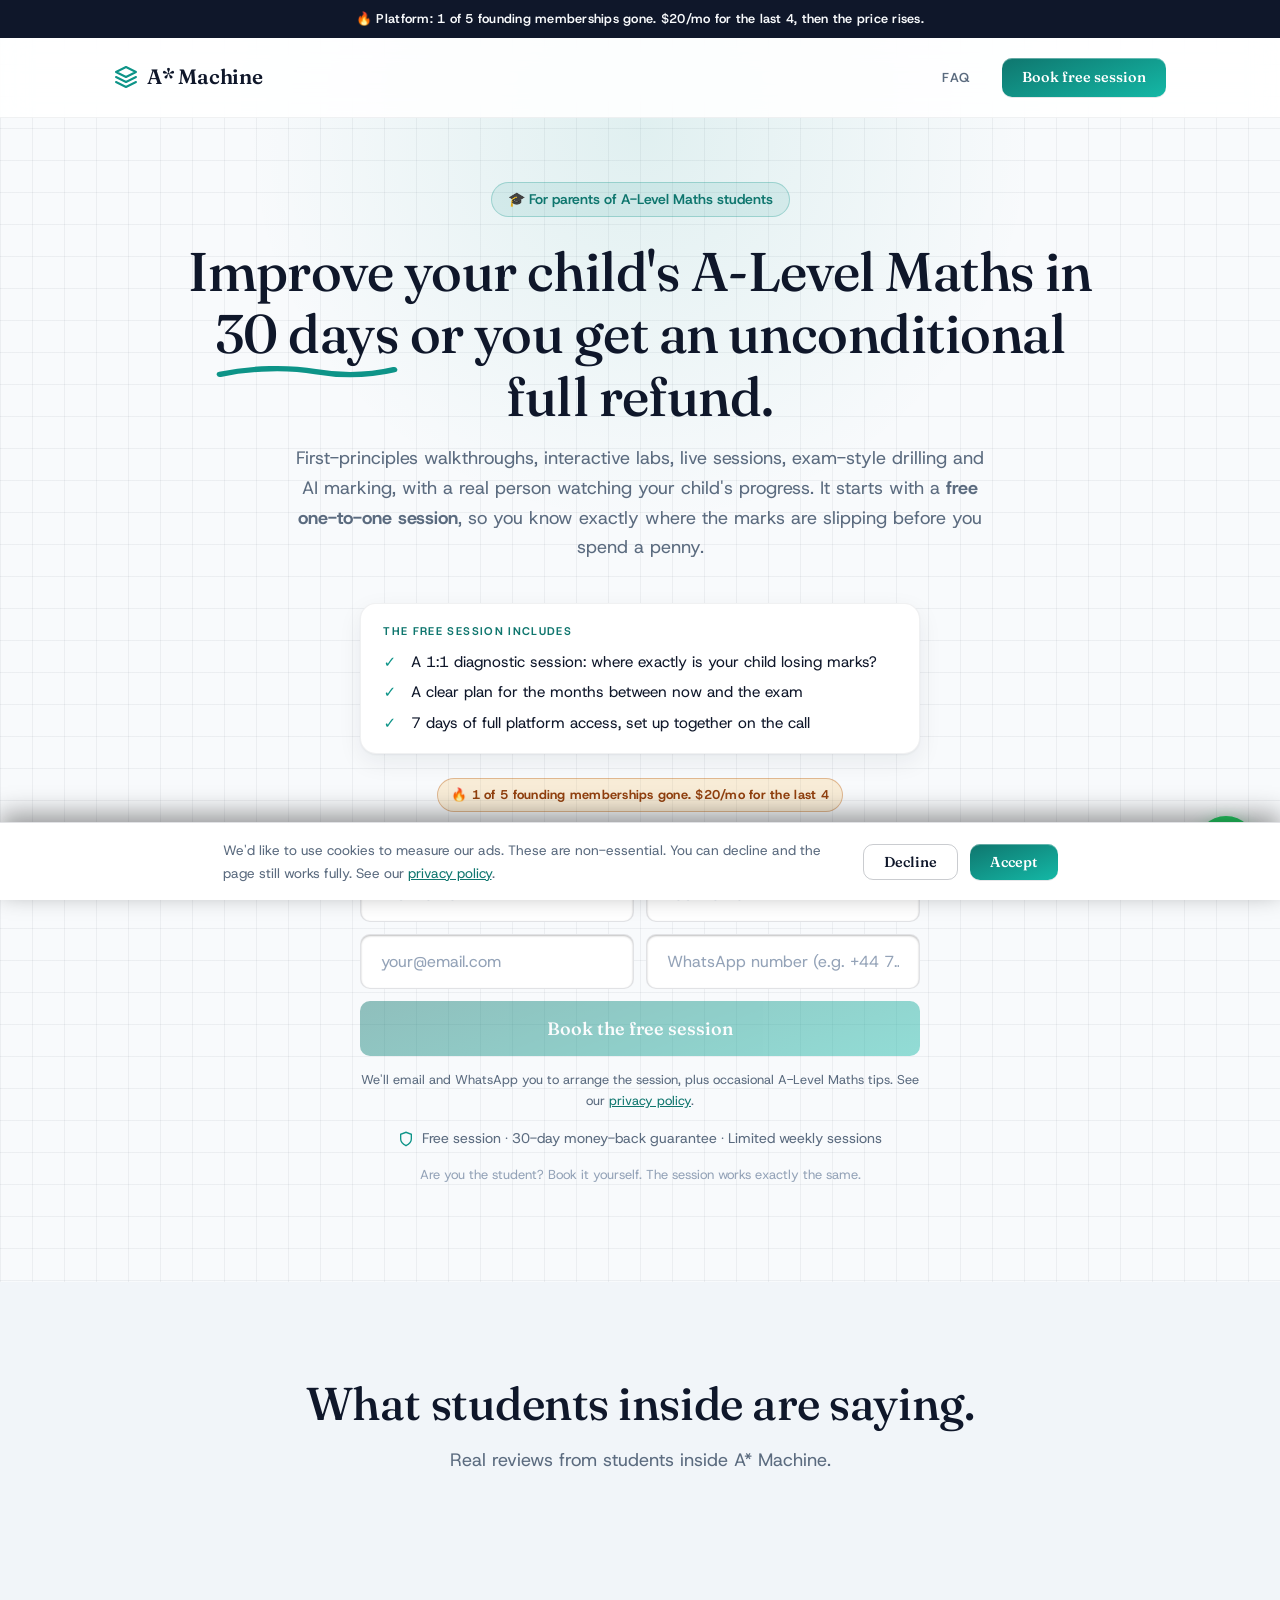
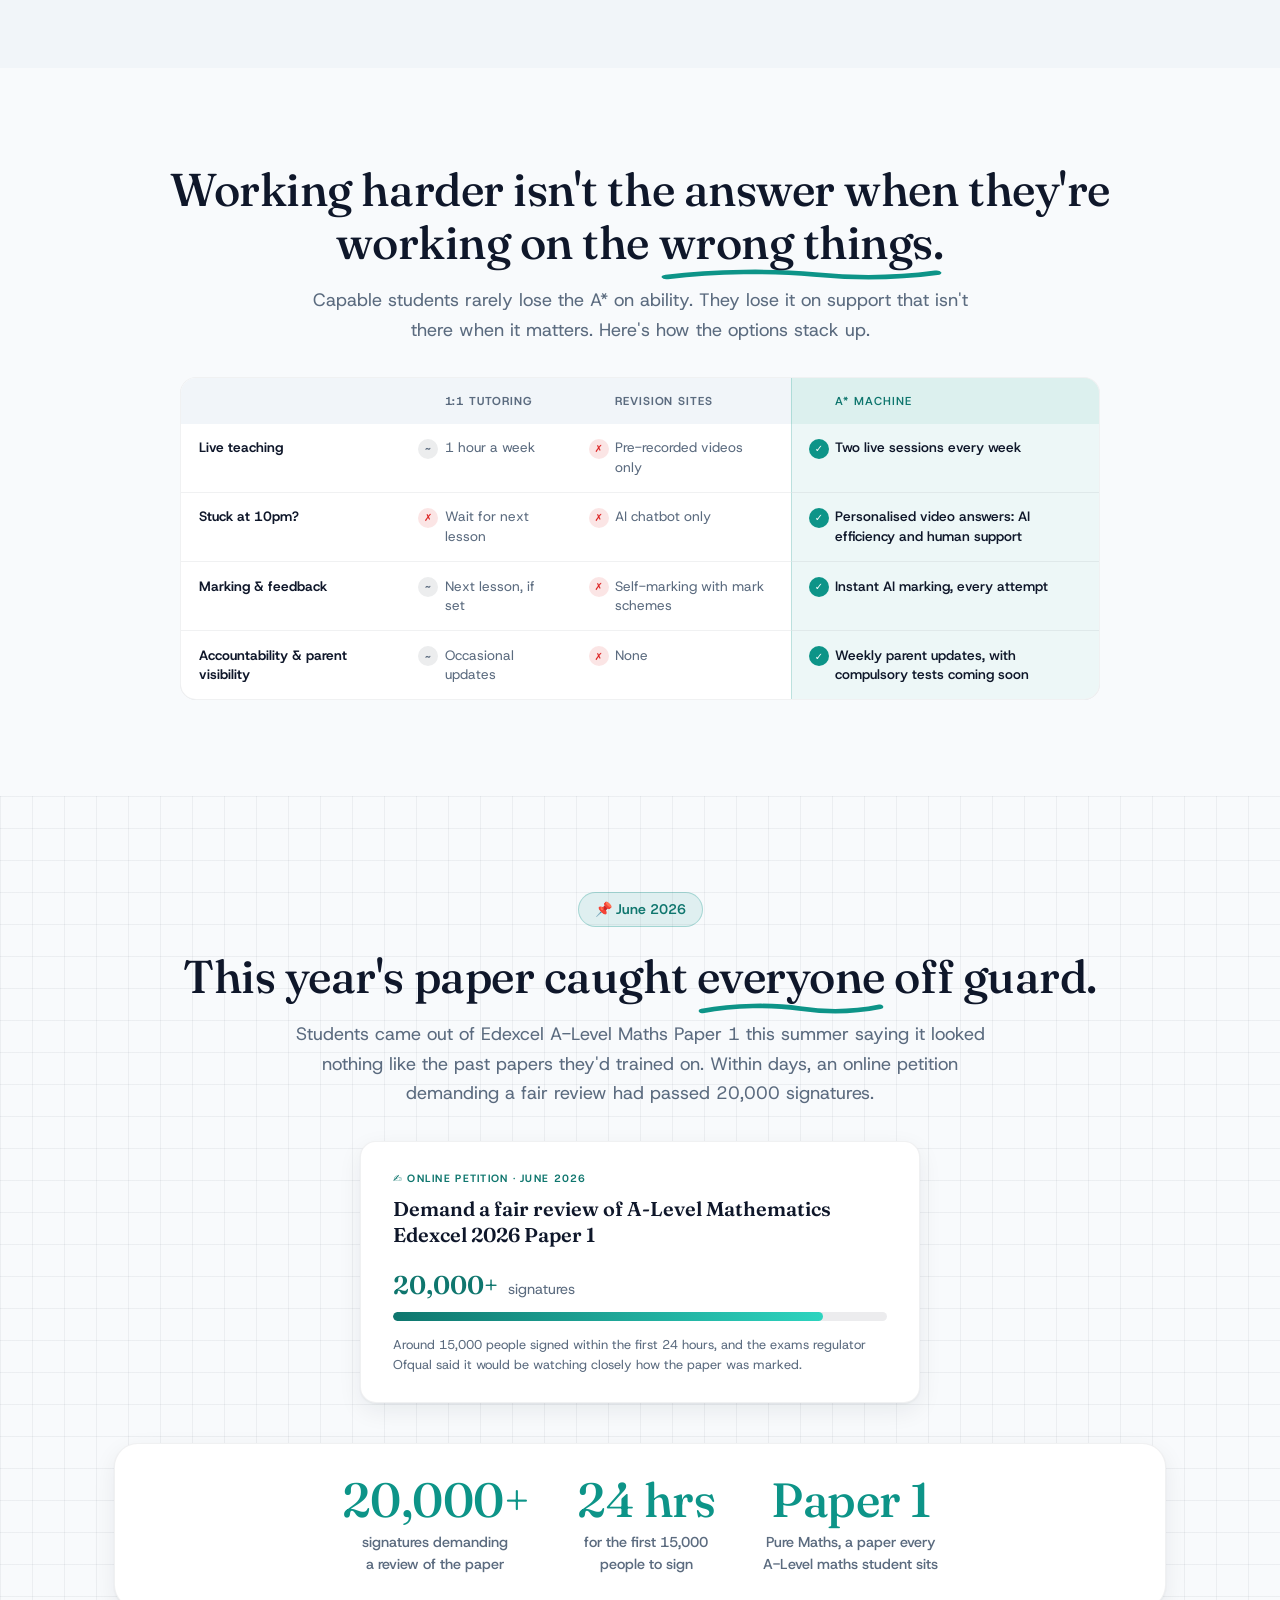
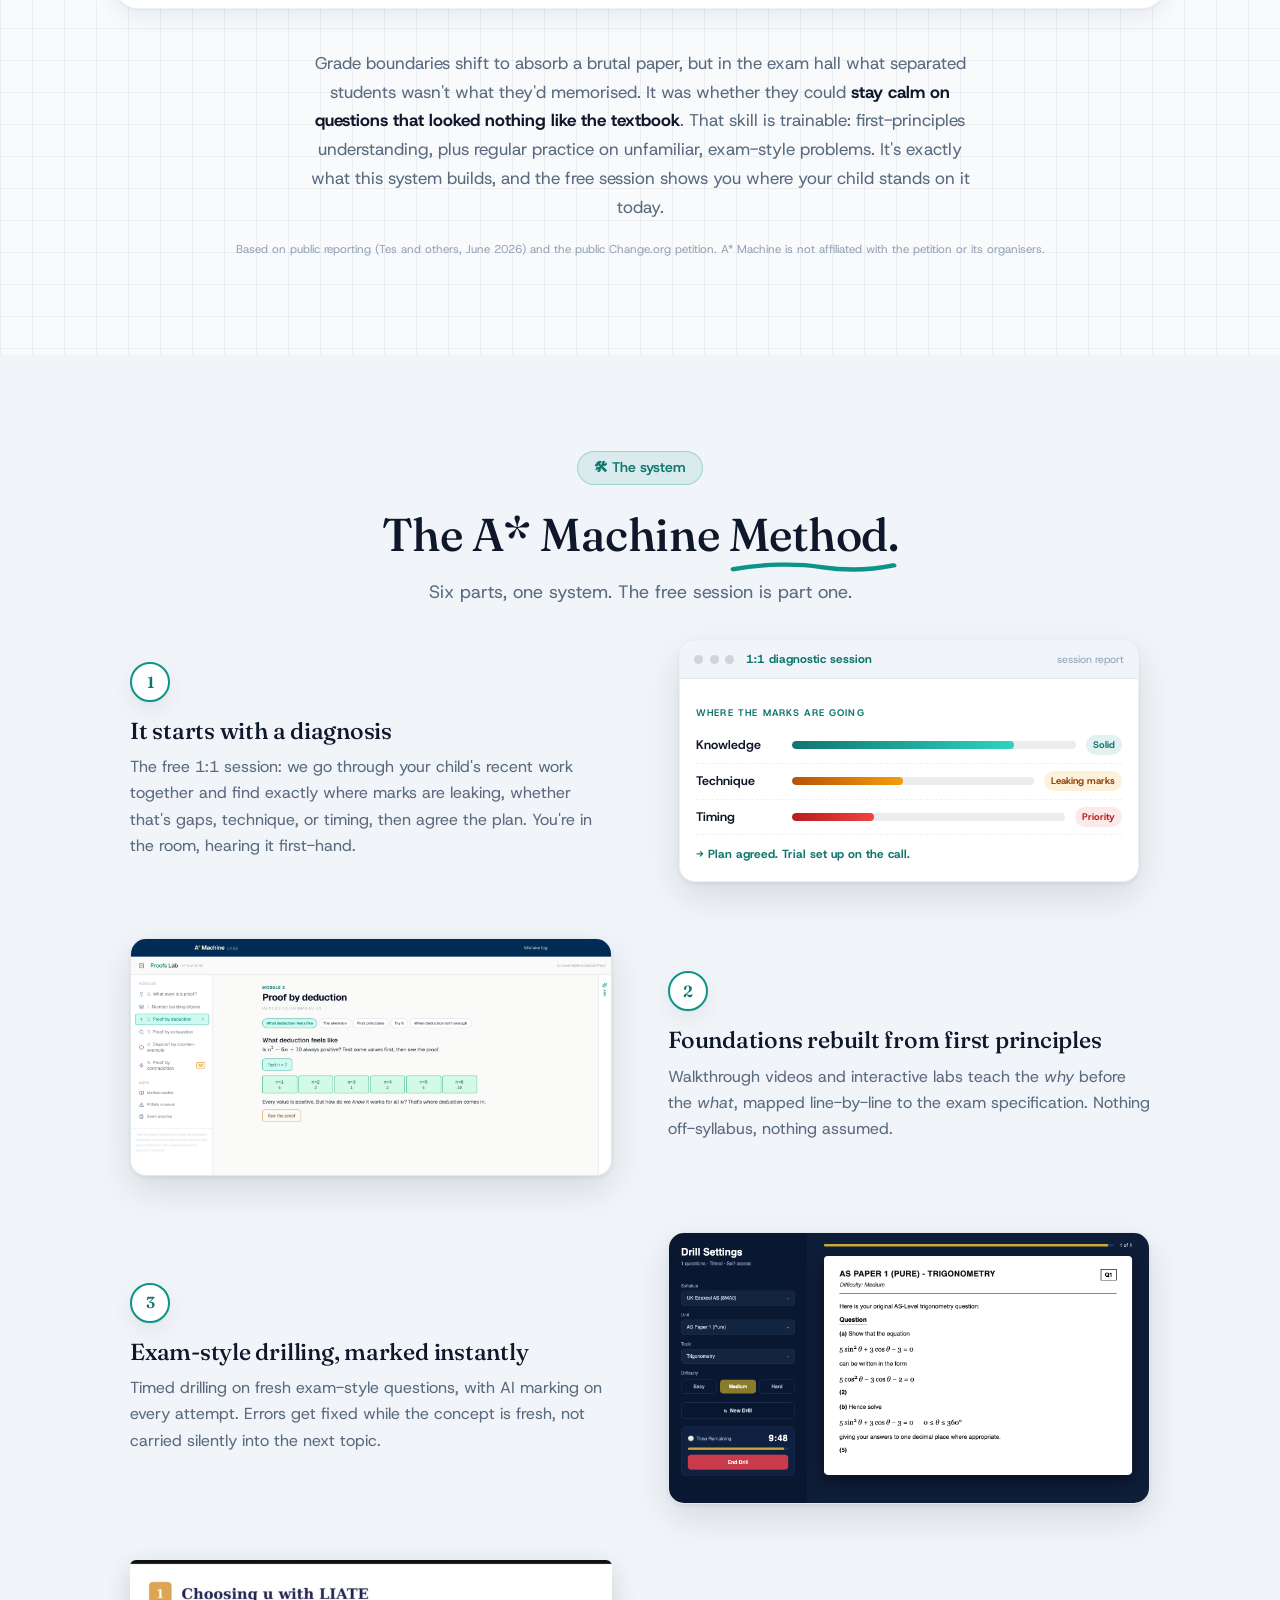
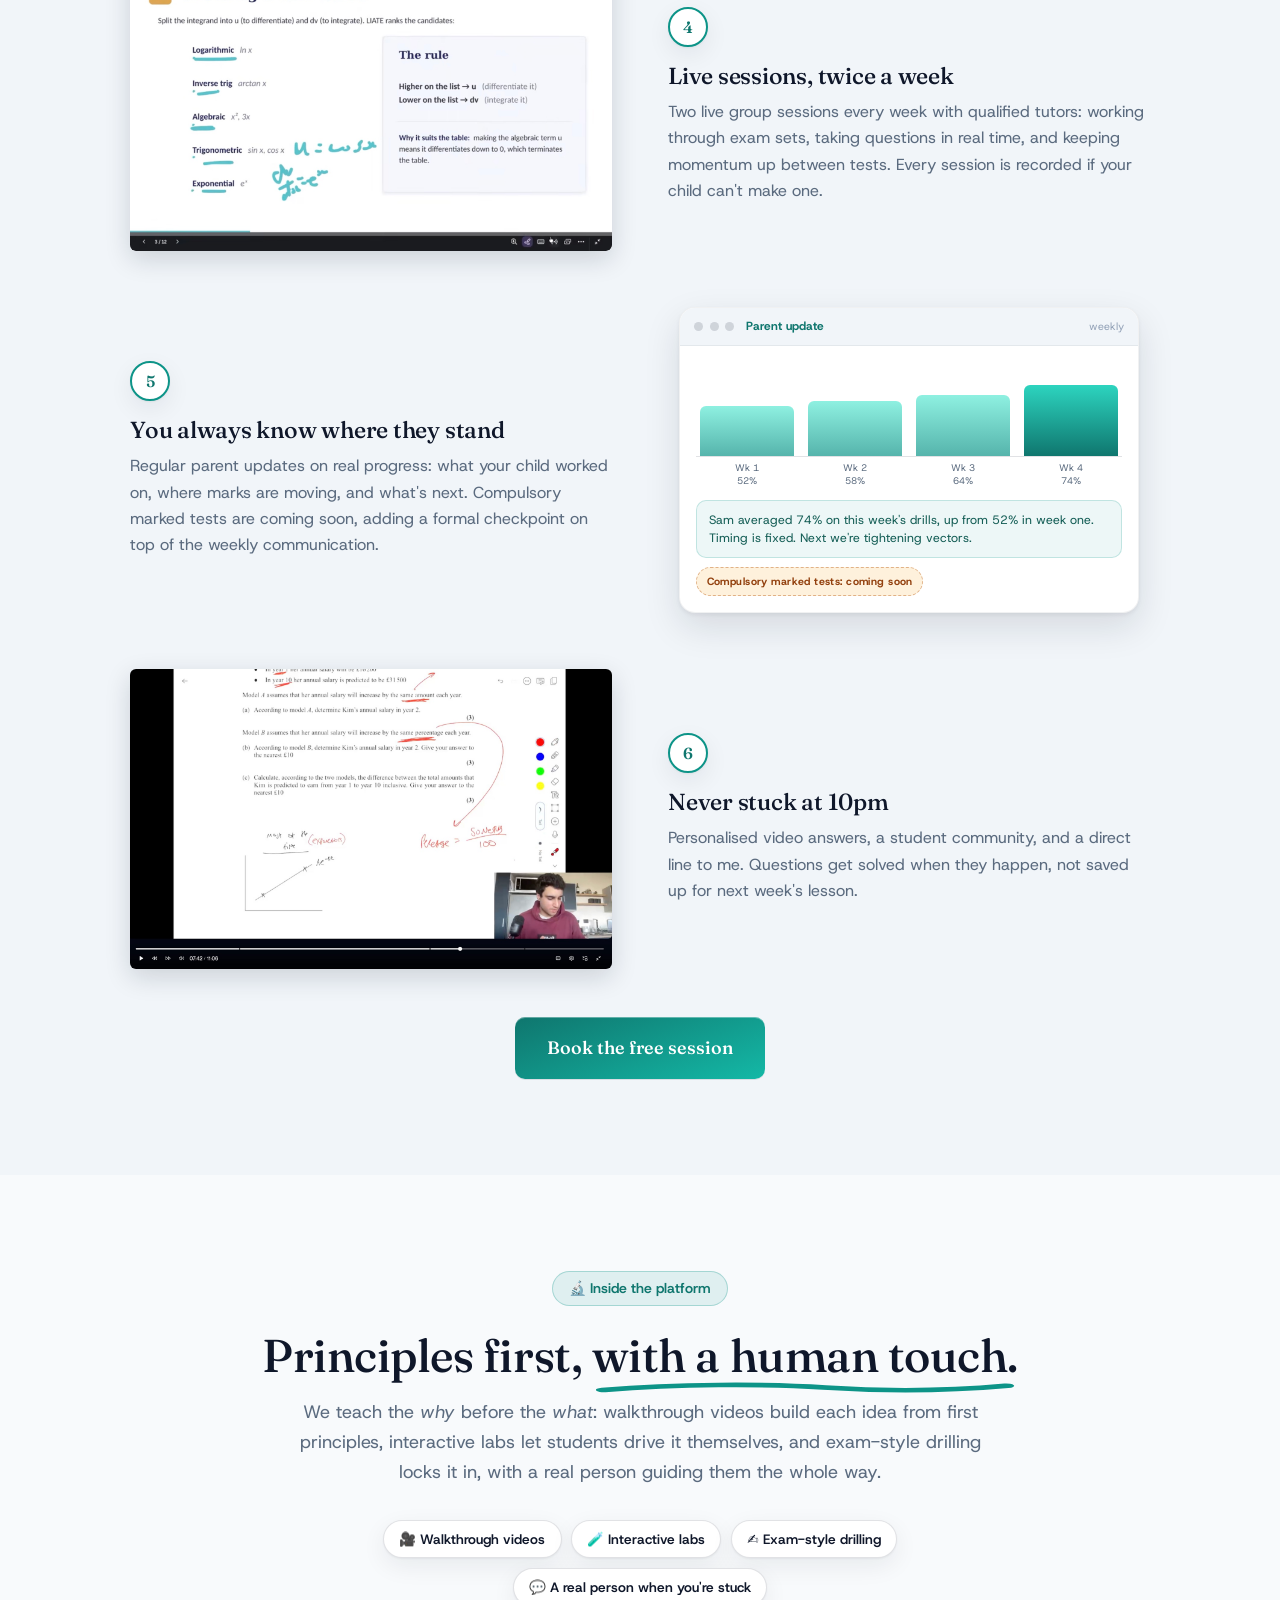
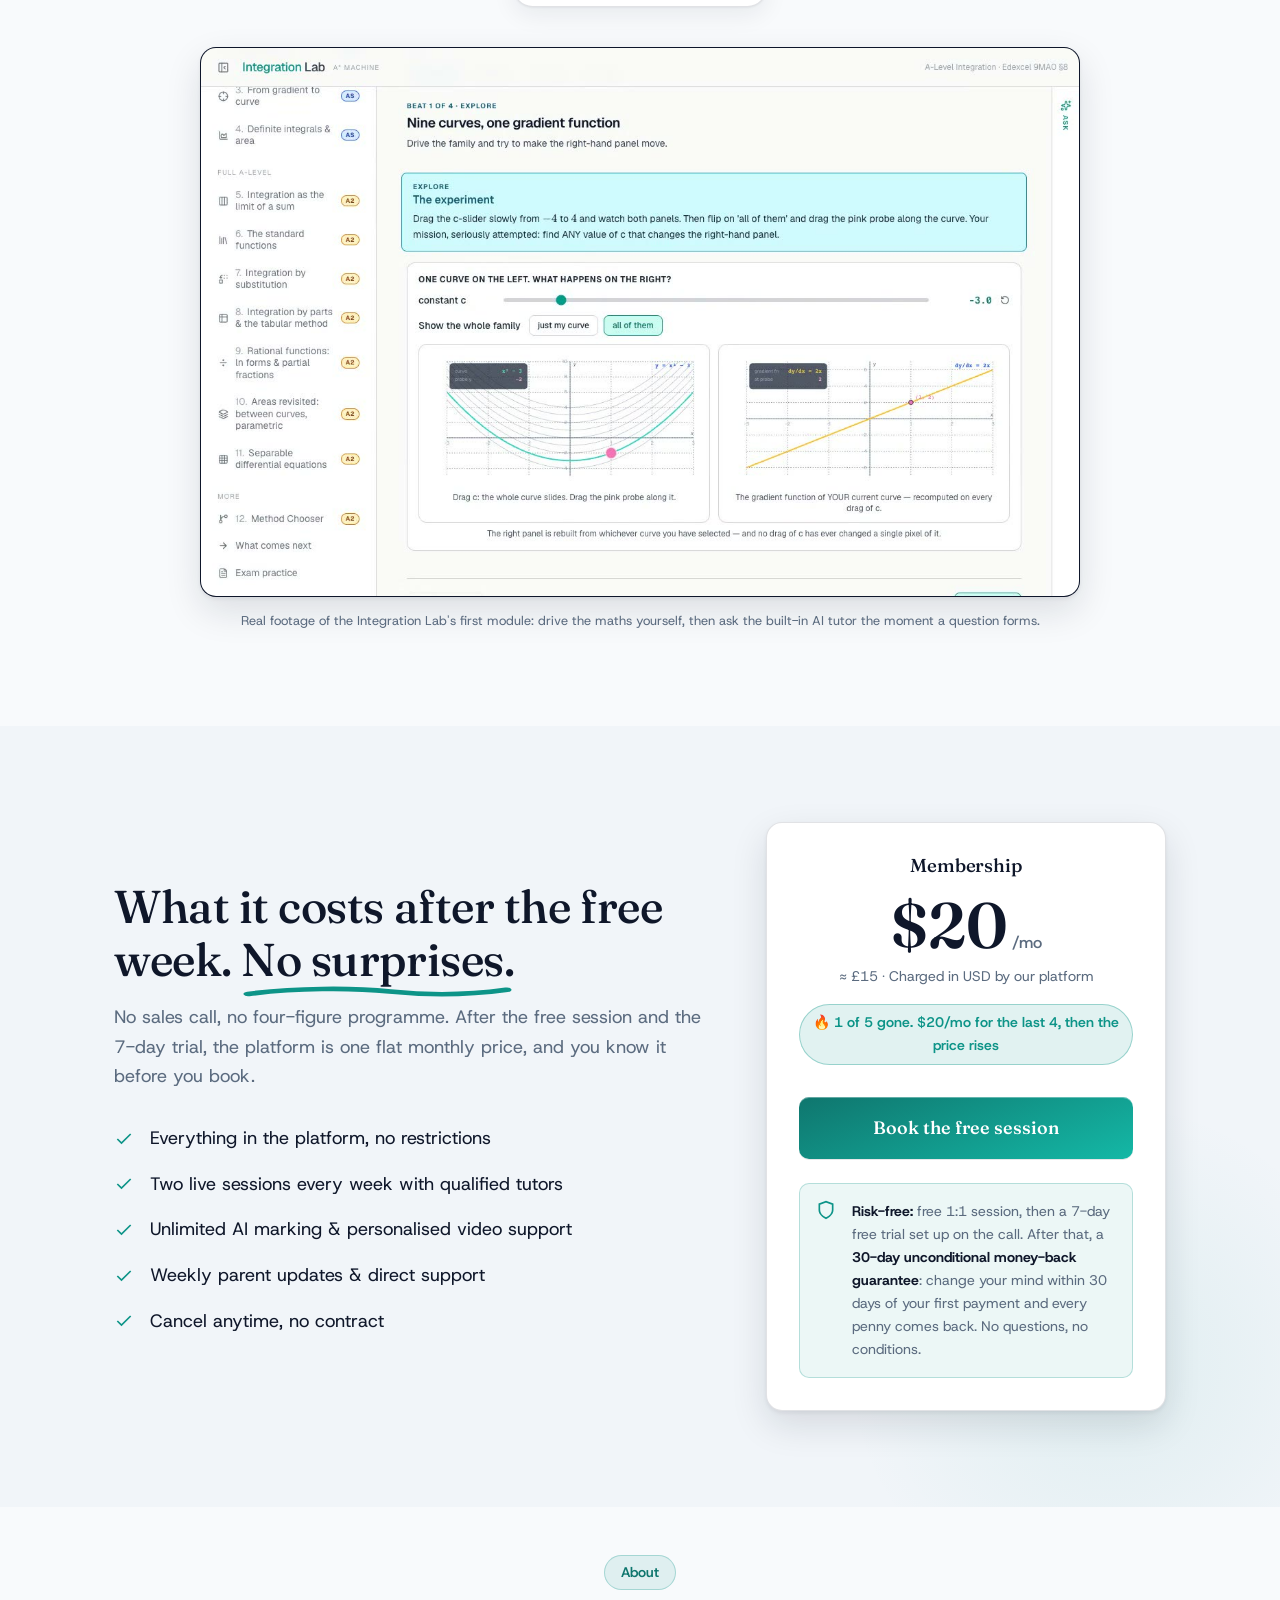
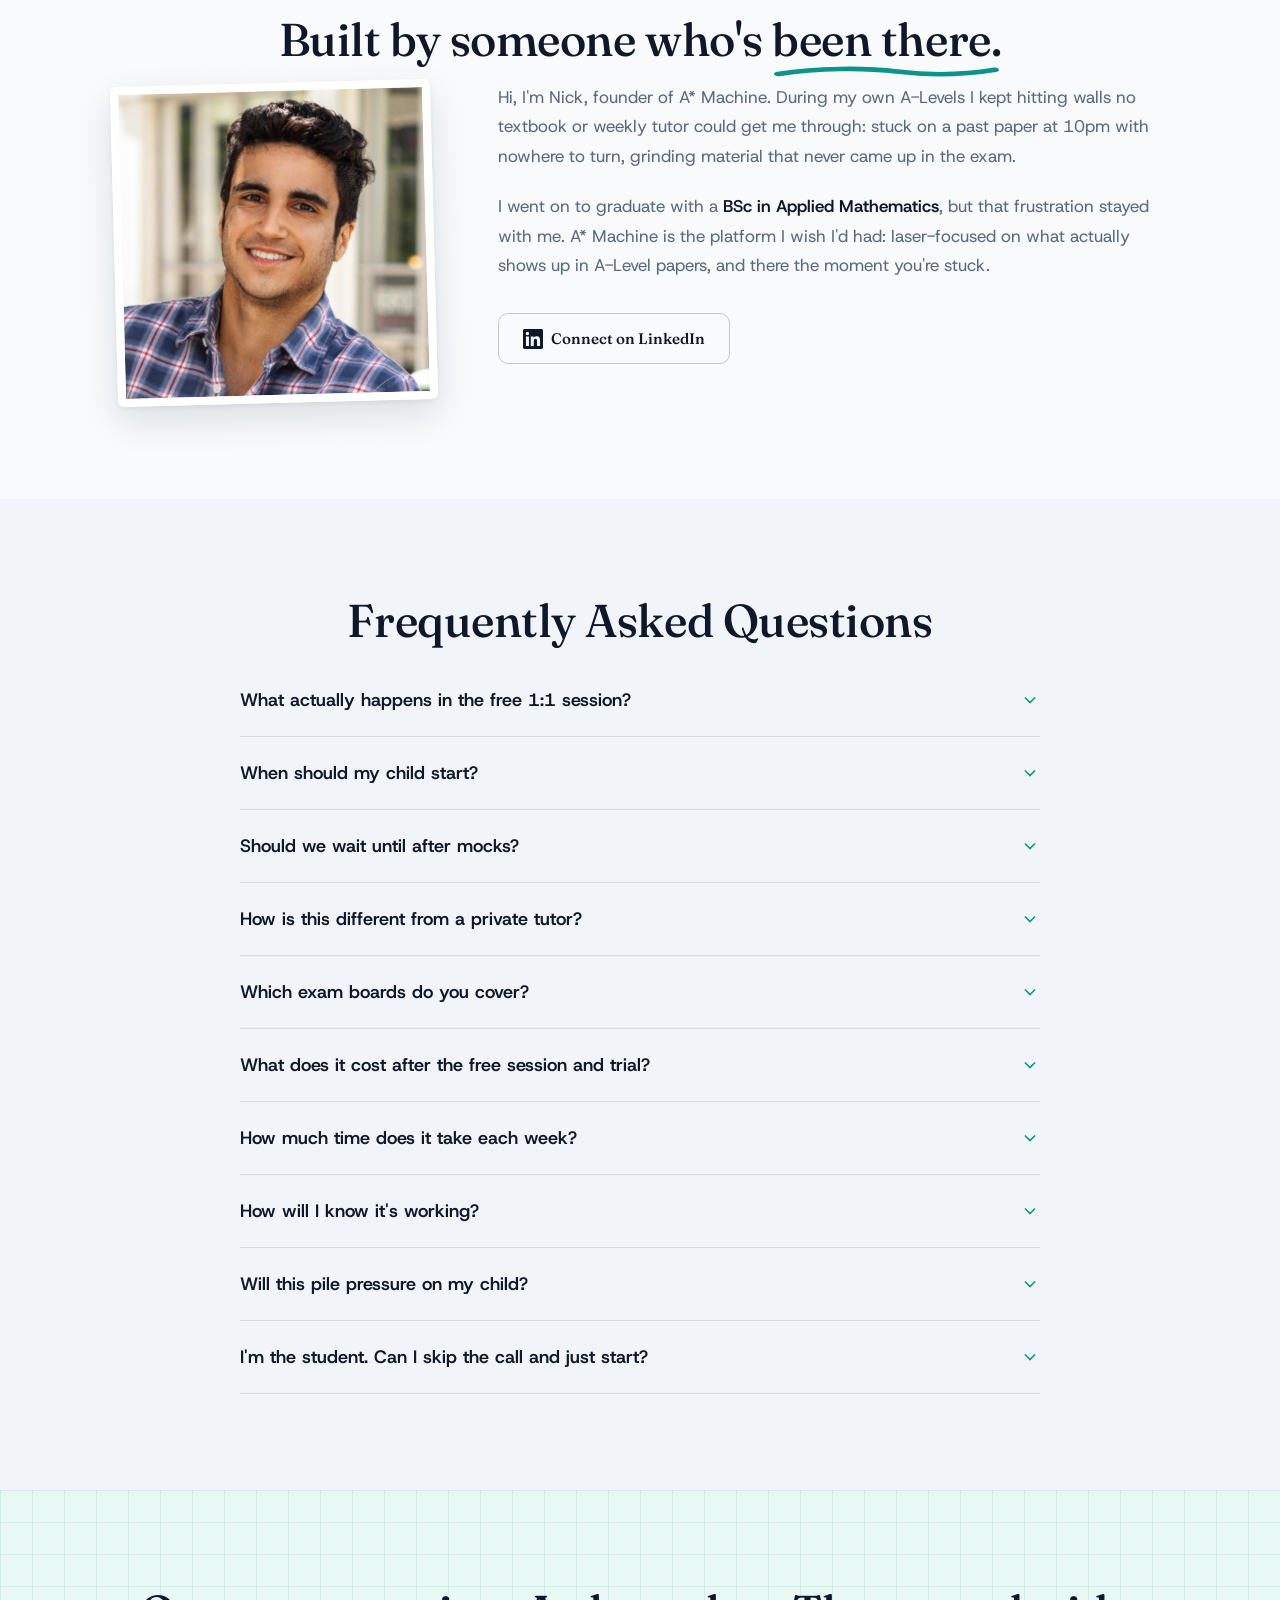
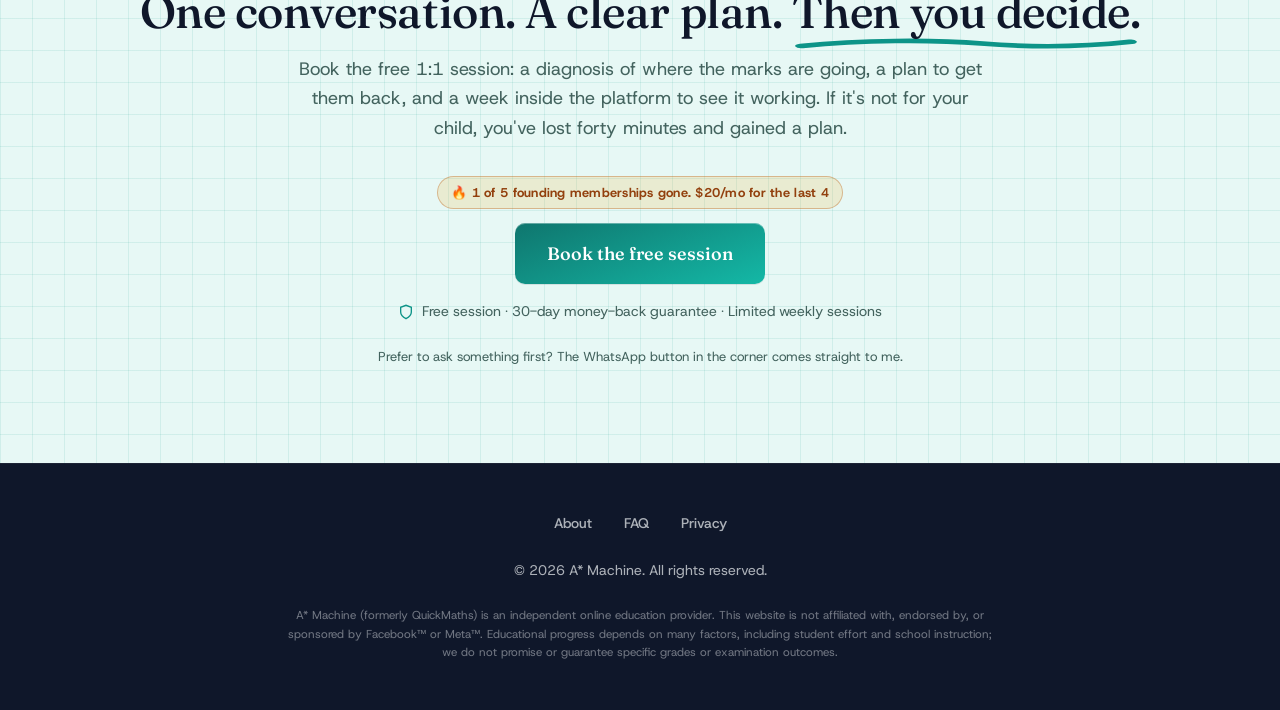
==== commit 03259313: "Reflect first founding membership taken: last 4 at $20/mo Co-Authored-By: Claude Fable 5 <noreply@an" ====
--- a/index.html
+++ b/index.html
@@ -162,7 +162,7 @@
         "name": "What does it cost after the free session and trial?",
         "acceptedAnswer": {
           "@type": "Answer",
-          "text": "The membership is $20/mo (about £15, charged in USD by Skool) for the next 4 members who join, which completes the founding cohort of 5. After that, the price rises. Cancel anytime, and there's a 30-day unconditional money-back guarantee: change your mind within 30 days of your first payment and you get every penny back, no questions asked. The free session costs nothing, and the trial is set up together on the call, so you only pay if you stay past the free week."
+          "text": "The membership is $20/mo (about £15, charged in USD by Skool) for the founding cohort of 5, and the first of those memberships has already been taken. The price holds for the last 4 who join; after that, it rises. Cancel anytime, and there's a 30-day unconditional money-back guarantee: change your mind within 30 days of your first payment and you get every penny back, no questions asked. The free session costs nothing, and the trial is set up together on the call, so you only pay if you stay past the free week."
         }
       }
     ]
@@ -222,9 +222,9 @@
 <body class="has-announce">
     <!-- Announcement bar -->
     <div class="announce-bar" role="note">
-        <span class="announce-full">🔥 Platform: $20/mo for the next 4 members, then the price rises. Book a free
-            session to claim yours.</span>
-        <span class="announce-short">🔥 $20/mo for the next 4 members.</span>
+        <span class="announce-full">🔥 Platform: 1 of 5 founding memberships gone. $20/mo for the last 4, then the
+            price rises.</span>
+        <span class="announce-short">🔥 $20/mo for the last 4 members.</span>
     </div>
 
     <!-- Navbar -->
@@ -269,7 +269,7 @@
             <div class="lead-capture" id="lead-capture">
                 <!-- STATE A: email capture -->
                 <div id="state-a">
-                    <p class="slots-chip"><span class="chip-full">🔥 Platform: $20/mo for the next 4 members, then the price rises</span><span class="chip-short">🔥 $20/mo for the next 4 members</span></p>
+                    <p class="slots-chip"><span class="chip-full">🔥 1 of 5 founding memberships gone. $20/mo for the last 4</span><span class="chip-short">🔥 $20/mo for the last 4 members</span></p>
                     <label class="capture-label" for="parent-name">Book your child's free 1:1 session</label>
                     <div class="capture-row">
                         <input id="parent-name" name="firstName" type="text" autocomplete="given-name"
@@ -676,7 +676,7 @@
                         </div>
                         <div class="discount-badge"
                             style="display: inline-block; background: var(--accent-glow); color: var(--accent-primary); border: 1px solid var(--border-glow); padding: 0.4rem 0.8rem; border-radius: 9999px; font-size: 0.875rem; font-weight: 600; margin-top: 1rem;">
-                            🔥 $20/mo for the next 4 members, then the price rises
+                            🔥 1 of 5 gone. $20/mo for the last 4, then the price rises
                         </div>
                     </div>
                     <a href="#lead-capture" class="btn btn-primary block lg" data-scroll-capture>Book the free
@@ -820,8 +820,9 @@
                         </svg>
                     </button>
                     <div class="faq-answer">
-                        <p>The membership is $20/mo (about £15, charged in USD by Skool) for the next 4 members who
-                            join, which completes the founding cohort of 5. After that, the price rises. Cancel
+                        <p>The membership is $20/mo (about £15, charged in USD by Skool) for the founding cohort of 5,
+                            and the first of those memberships has already been taken. The price holds for the last 4
+                            who join; after that, it rises. Cancel
                             anytime, and there's a 30-day unconditional money-back guarantee: change your mind within
                             30 days of your first payment and you get every penny back, no questions asked. The free
                             session costs nothing, and the trial is set up together on the call, so you only pay if
@@ -896,7 +897,7 @@
             <p class="section-subtitle">Book the free 1:1 session: a diagnosis of where the marks are going, a plan to
                 get them back, and a week inside the platform to see it working. If it's not for your child, you've
                 lost forty minutes and gained a plan.</p>
-            <p class="slots-chip"><span class="chip-full">🔥 Platform: $20/mo for the next 4 members, then the price rises</span><span class="chip-short">🔥 $20/mo for the next 4 members</span></p>
+            <p class="slots-chip"><span class="chip-full">🔥 1 of 5 founding memberships gone. $20/mo for the last 4</span><span class="chip-short">🔥 $20/mo for the last 4 members</span></p>
             <a href="#lead-capture" class="btn btn-primary lg" data-scroll-capture>Book the free session</a>
             <p class="reassurance" style="margin-top: 1rem;">
                 <svg width="16" height="16" viewBox="0 0 24 24" fill="none" stroke="currentColor" stroke-width="2">
--- a/styles.css
+++ b/styles.css
@@ -2197,6 +2197,11 @@
 
 .slots-chip .chip-short { display: none; }
 
+/* Mobile: keep the navbar CTA a comfortable touch target (~40px+) */
+@media (max-width: 640px) {
+  .navbar .btn.sm { padding: 0.65rem 1.05rem; }
+}
+
 @media (max-width: 480px) {
   .slots-chip { font-size: 0.72rem; padding: 0.3rem 0.7rem; }
   .slots-chip .chip-full { display: none; }
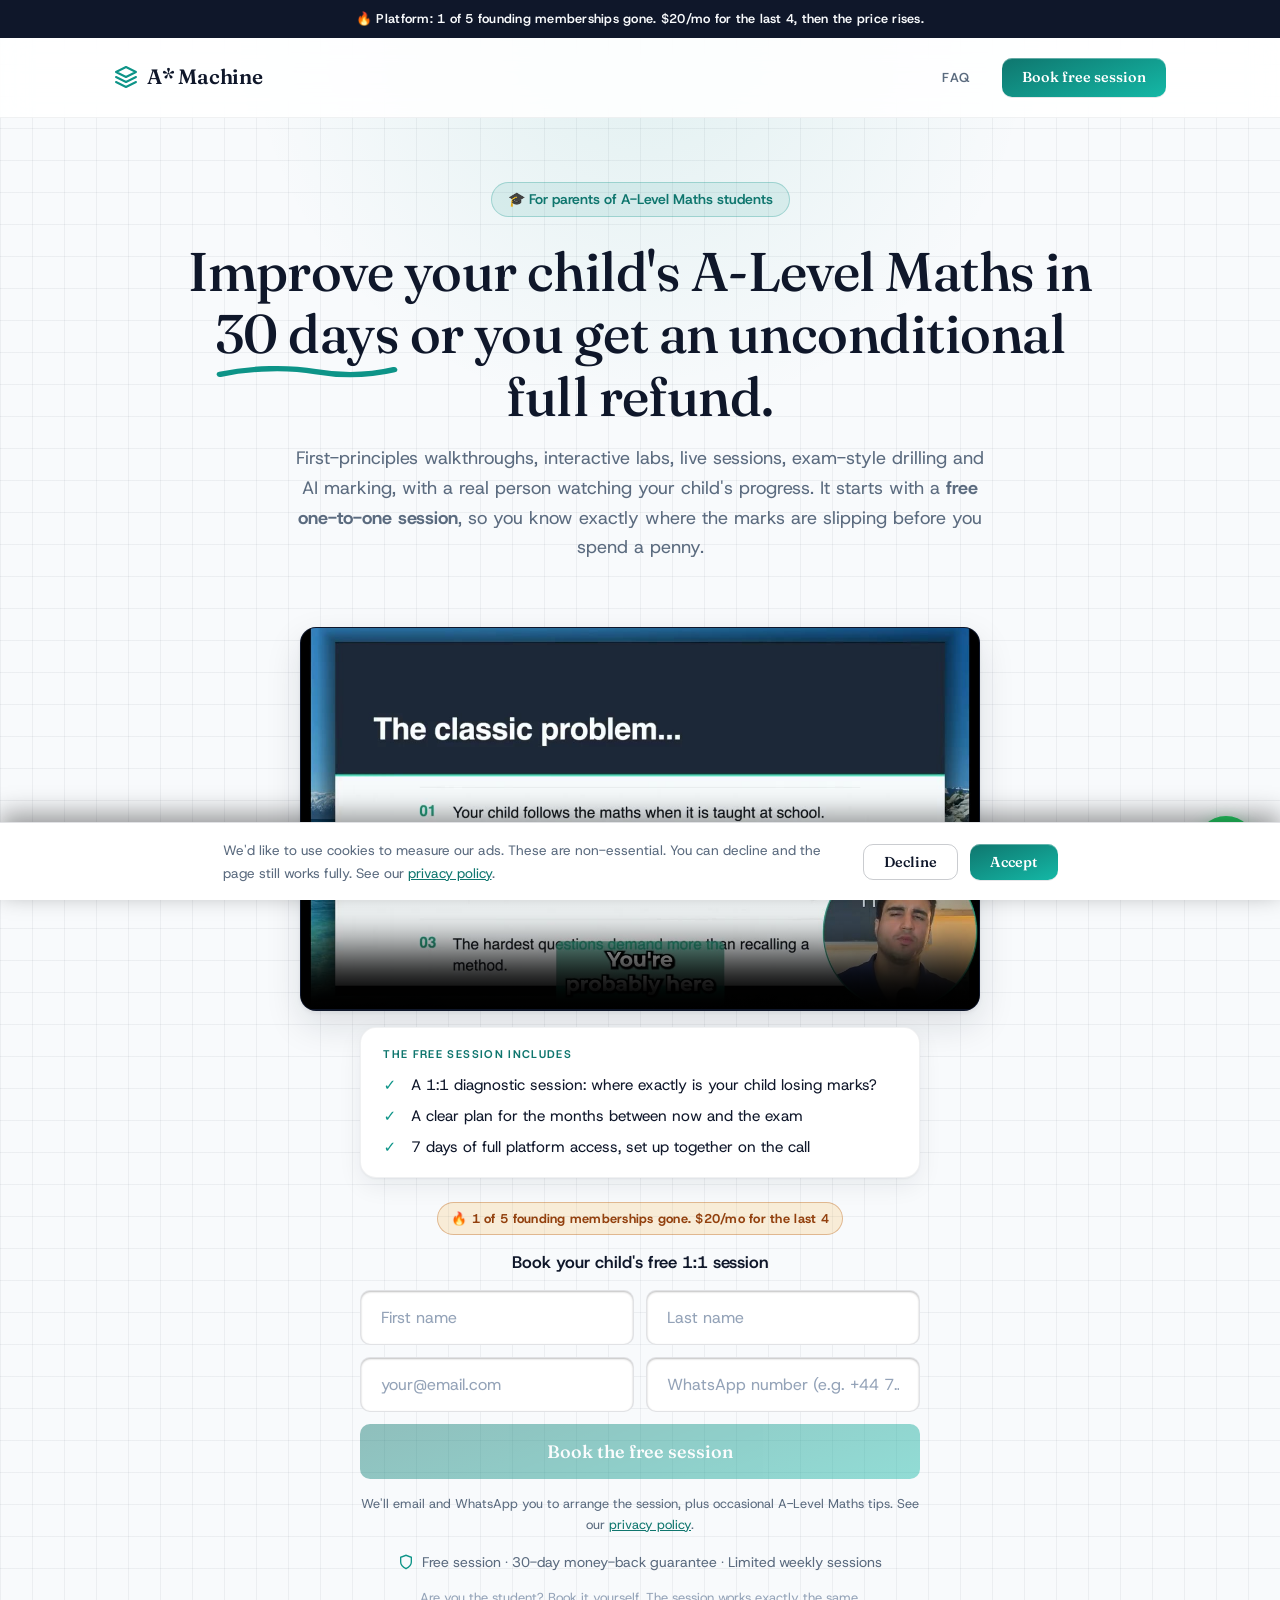
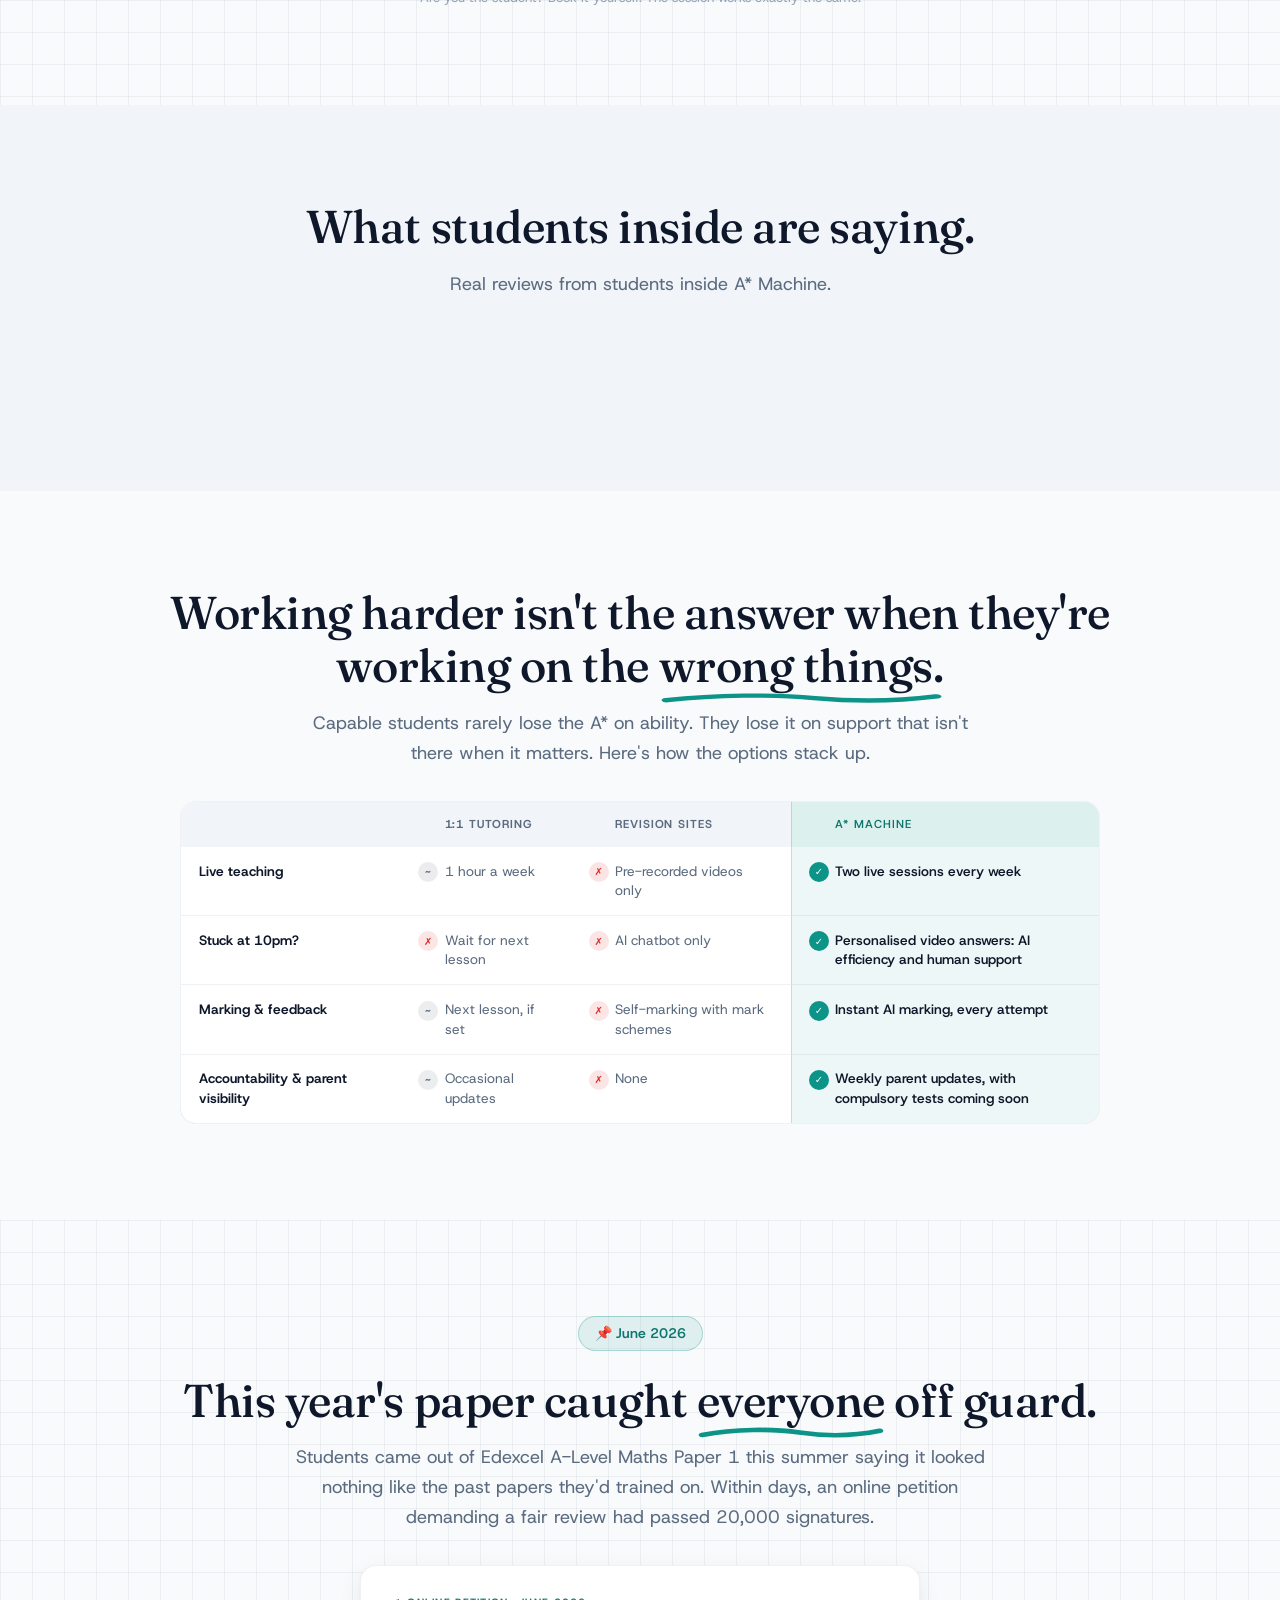
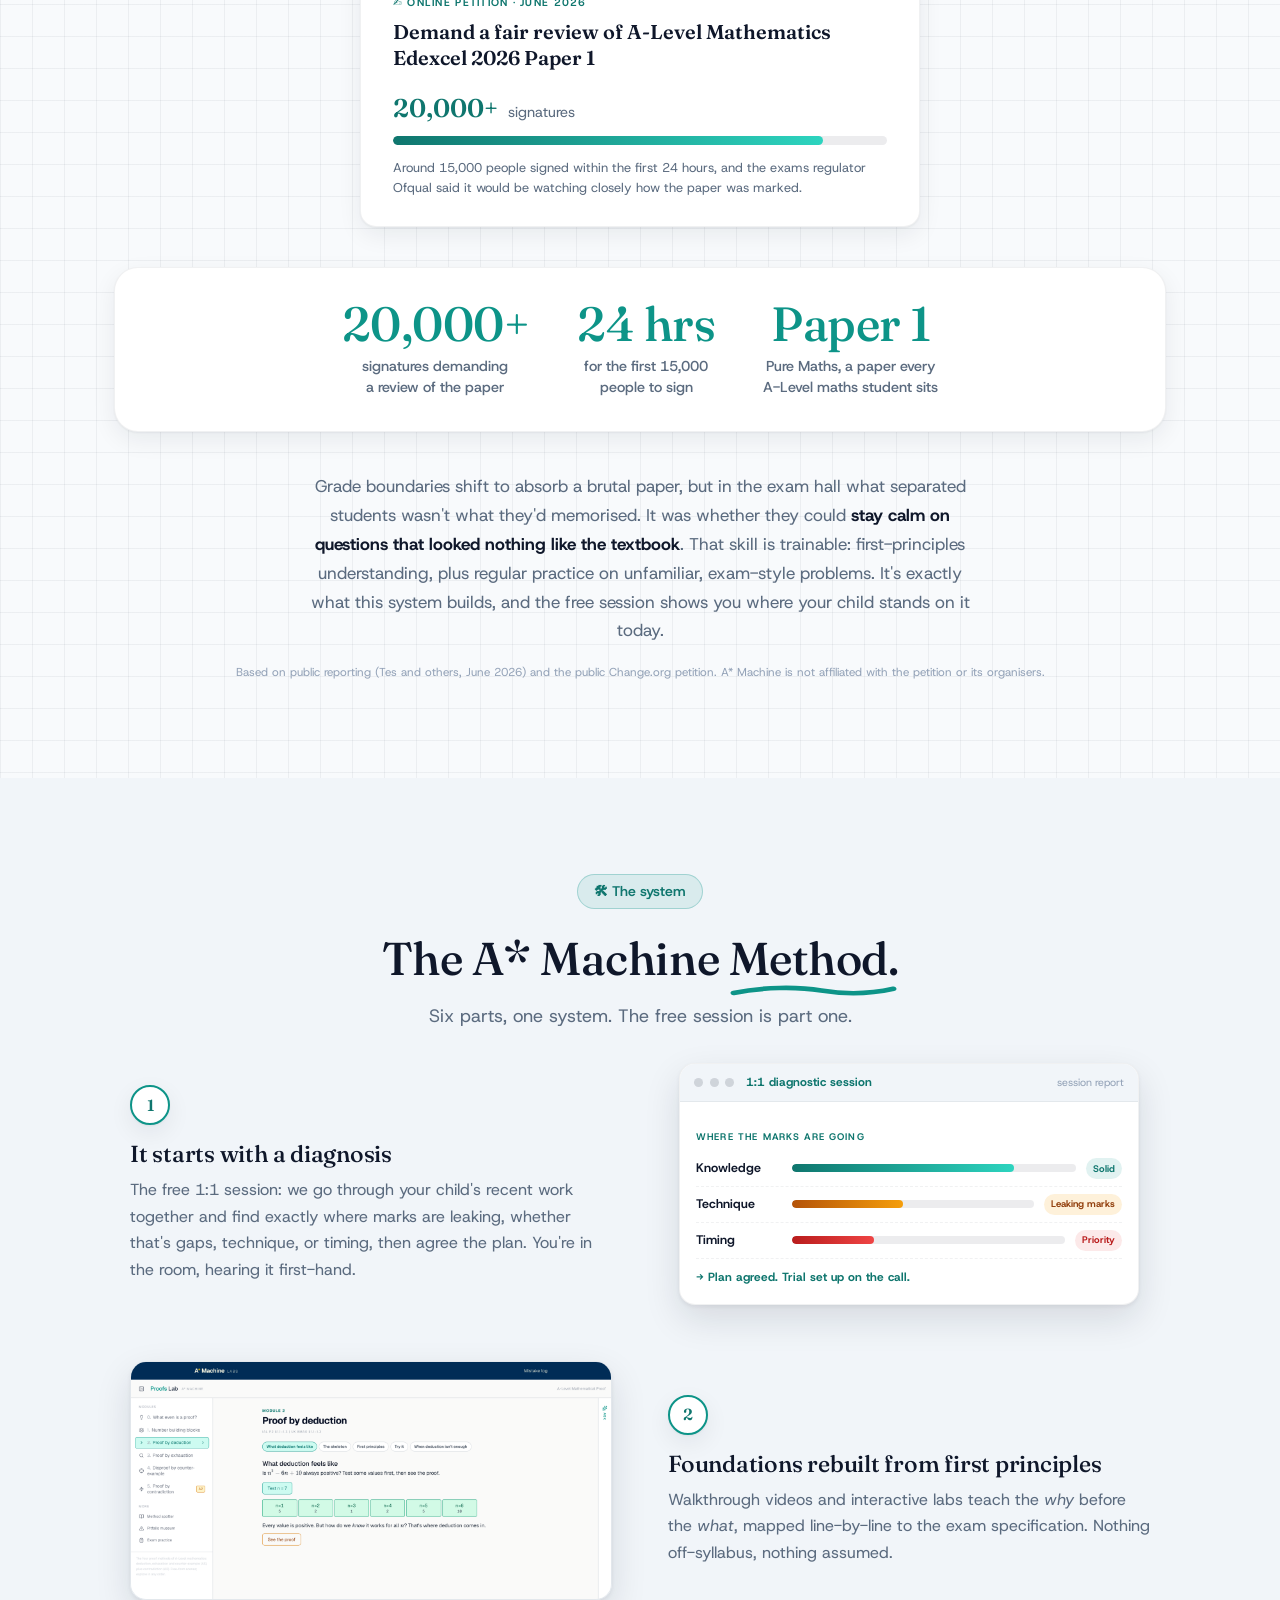
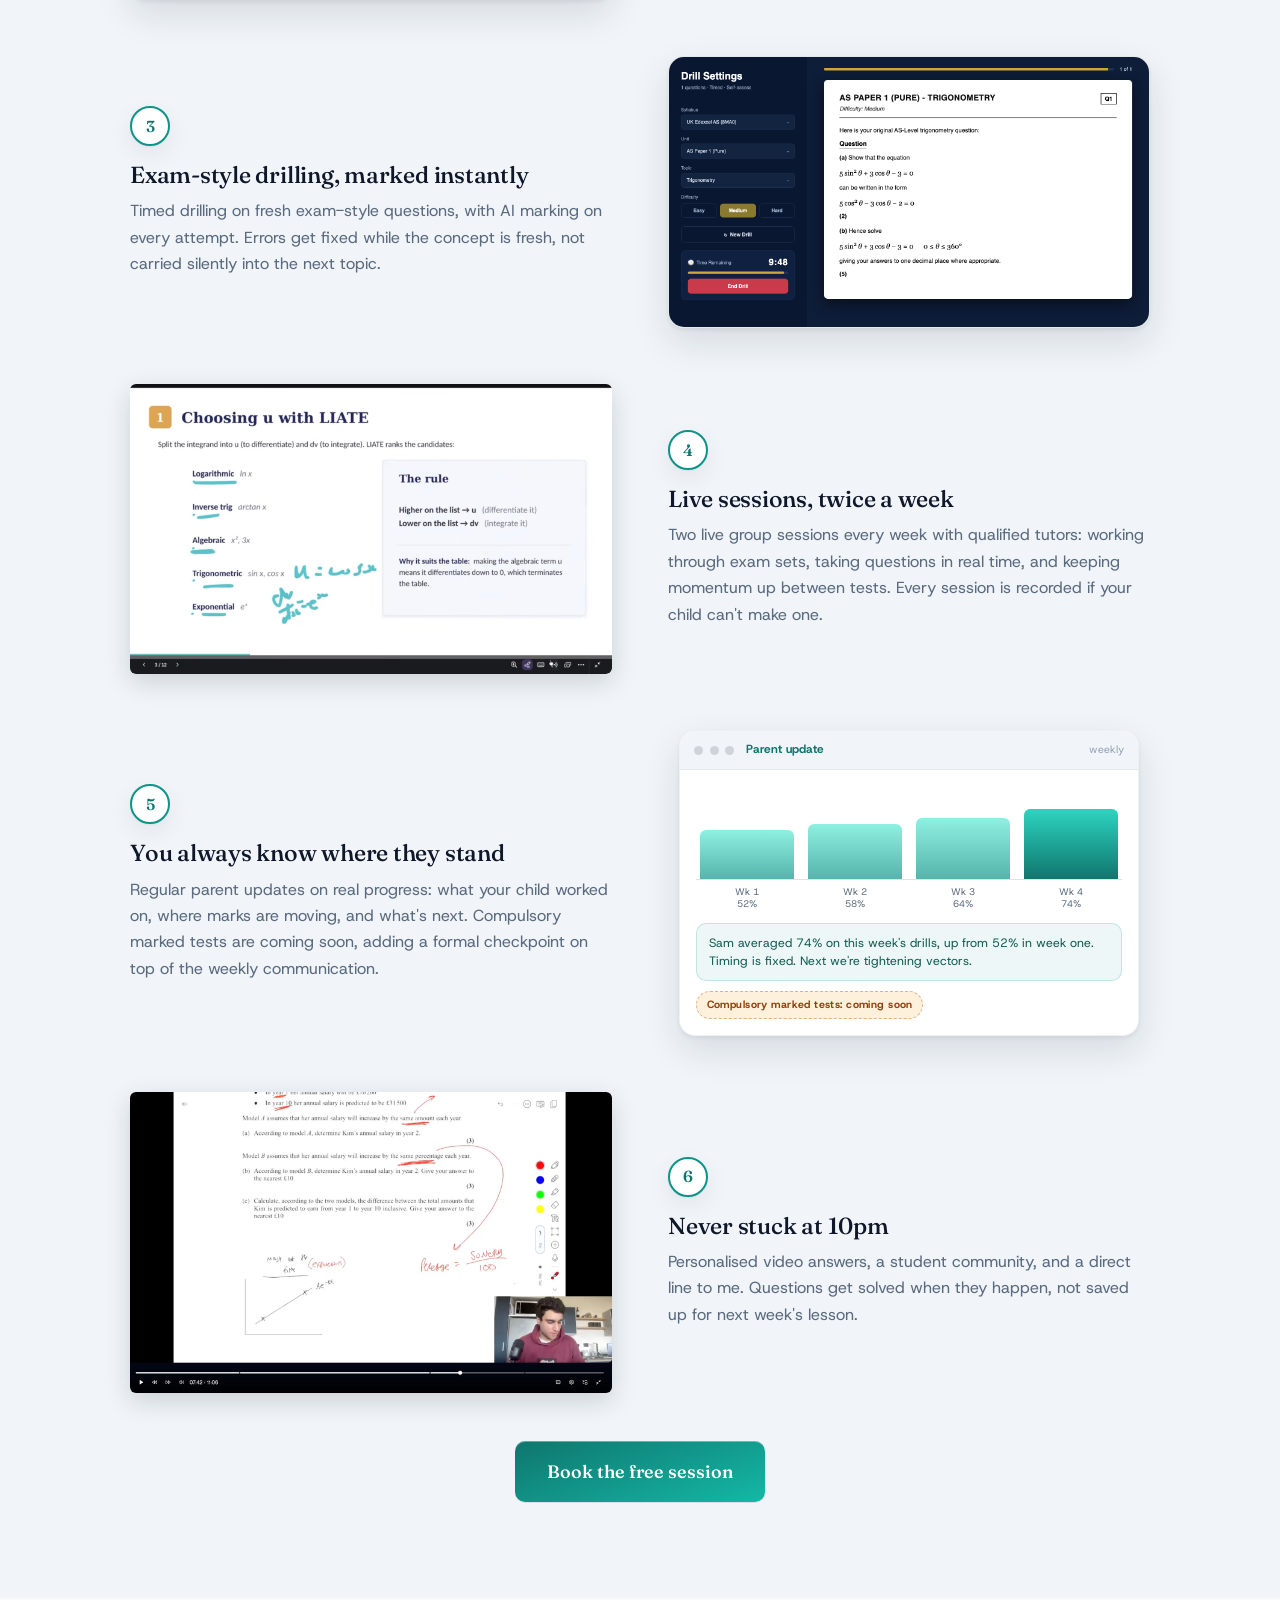
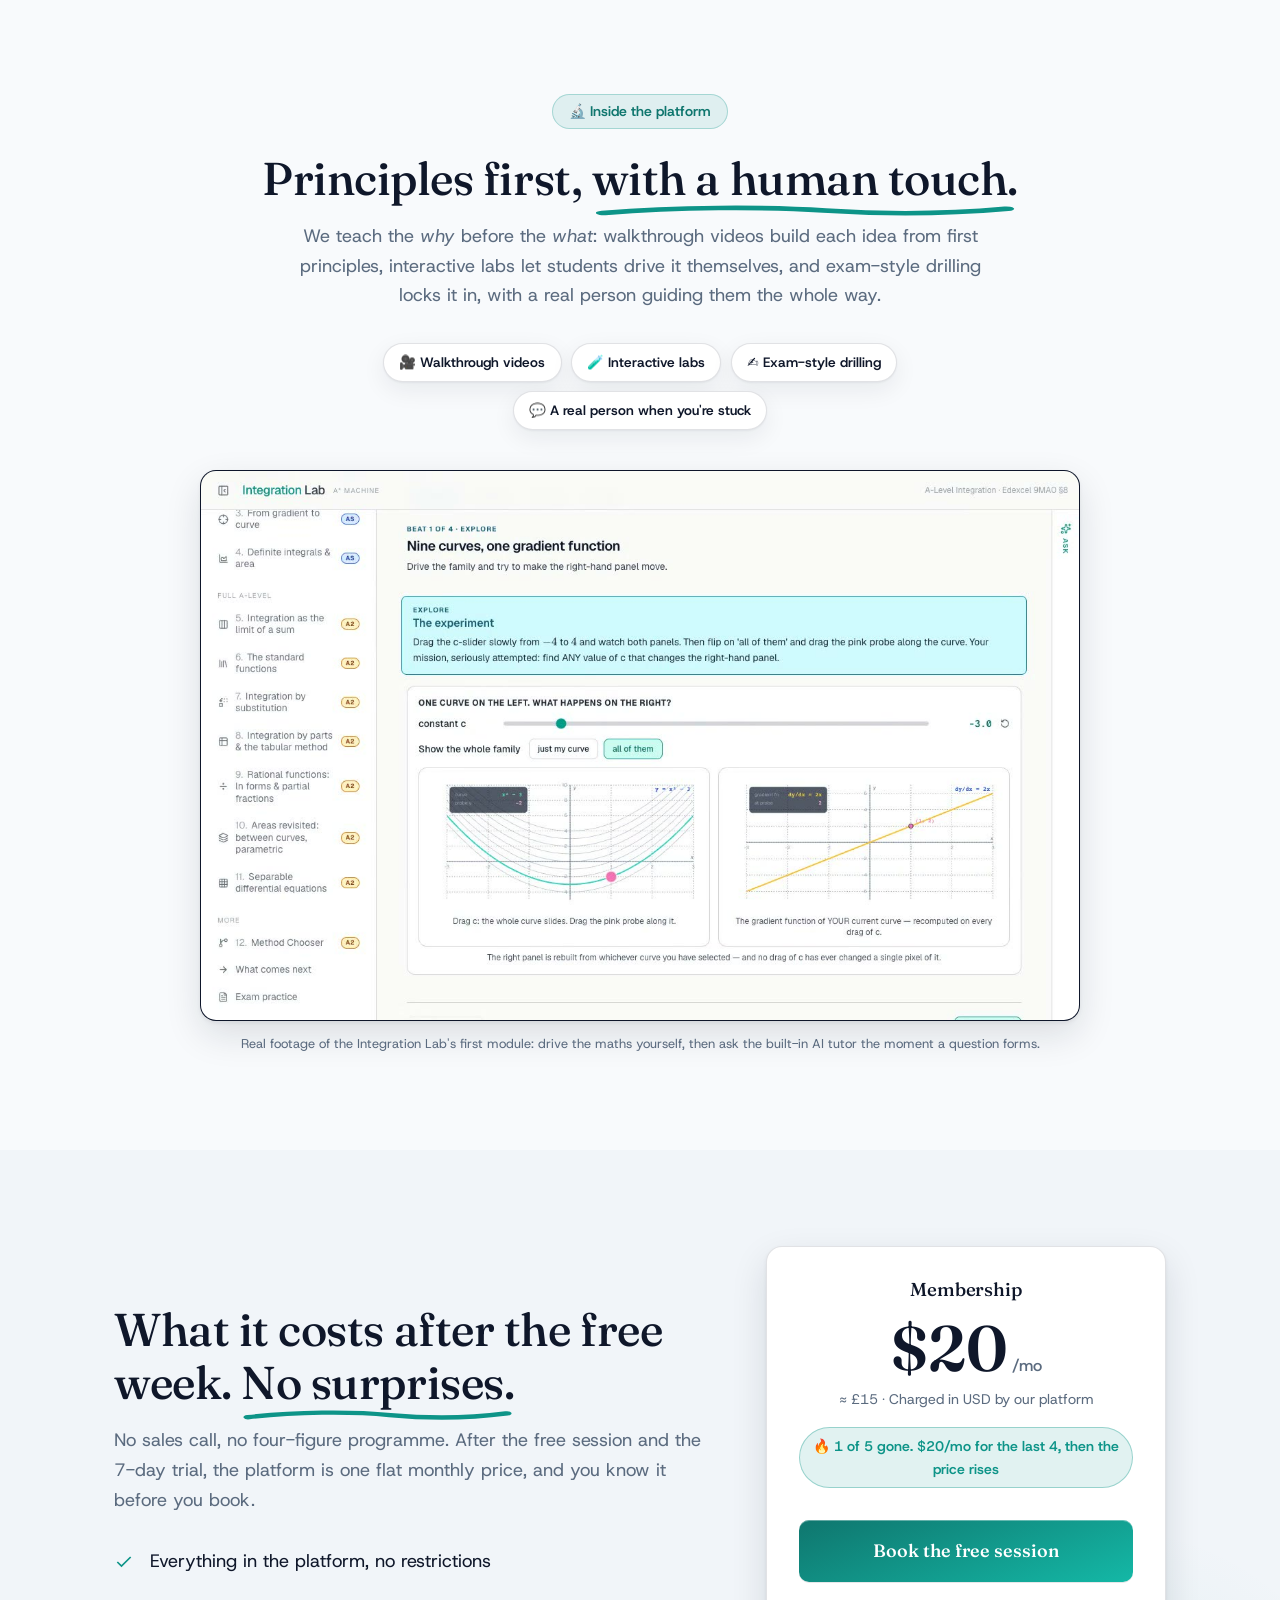
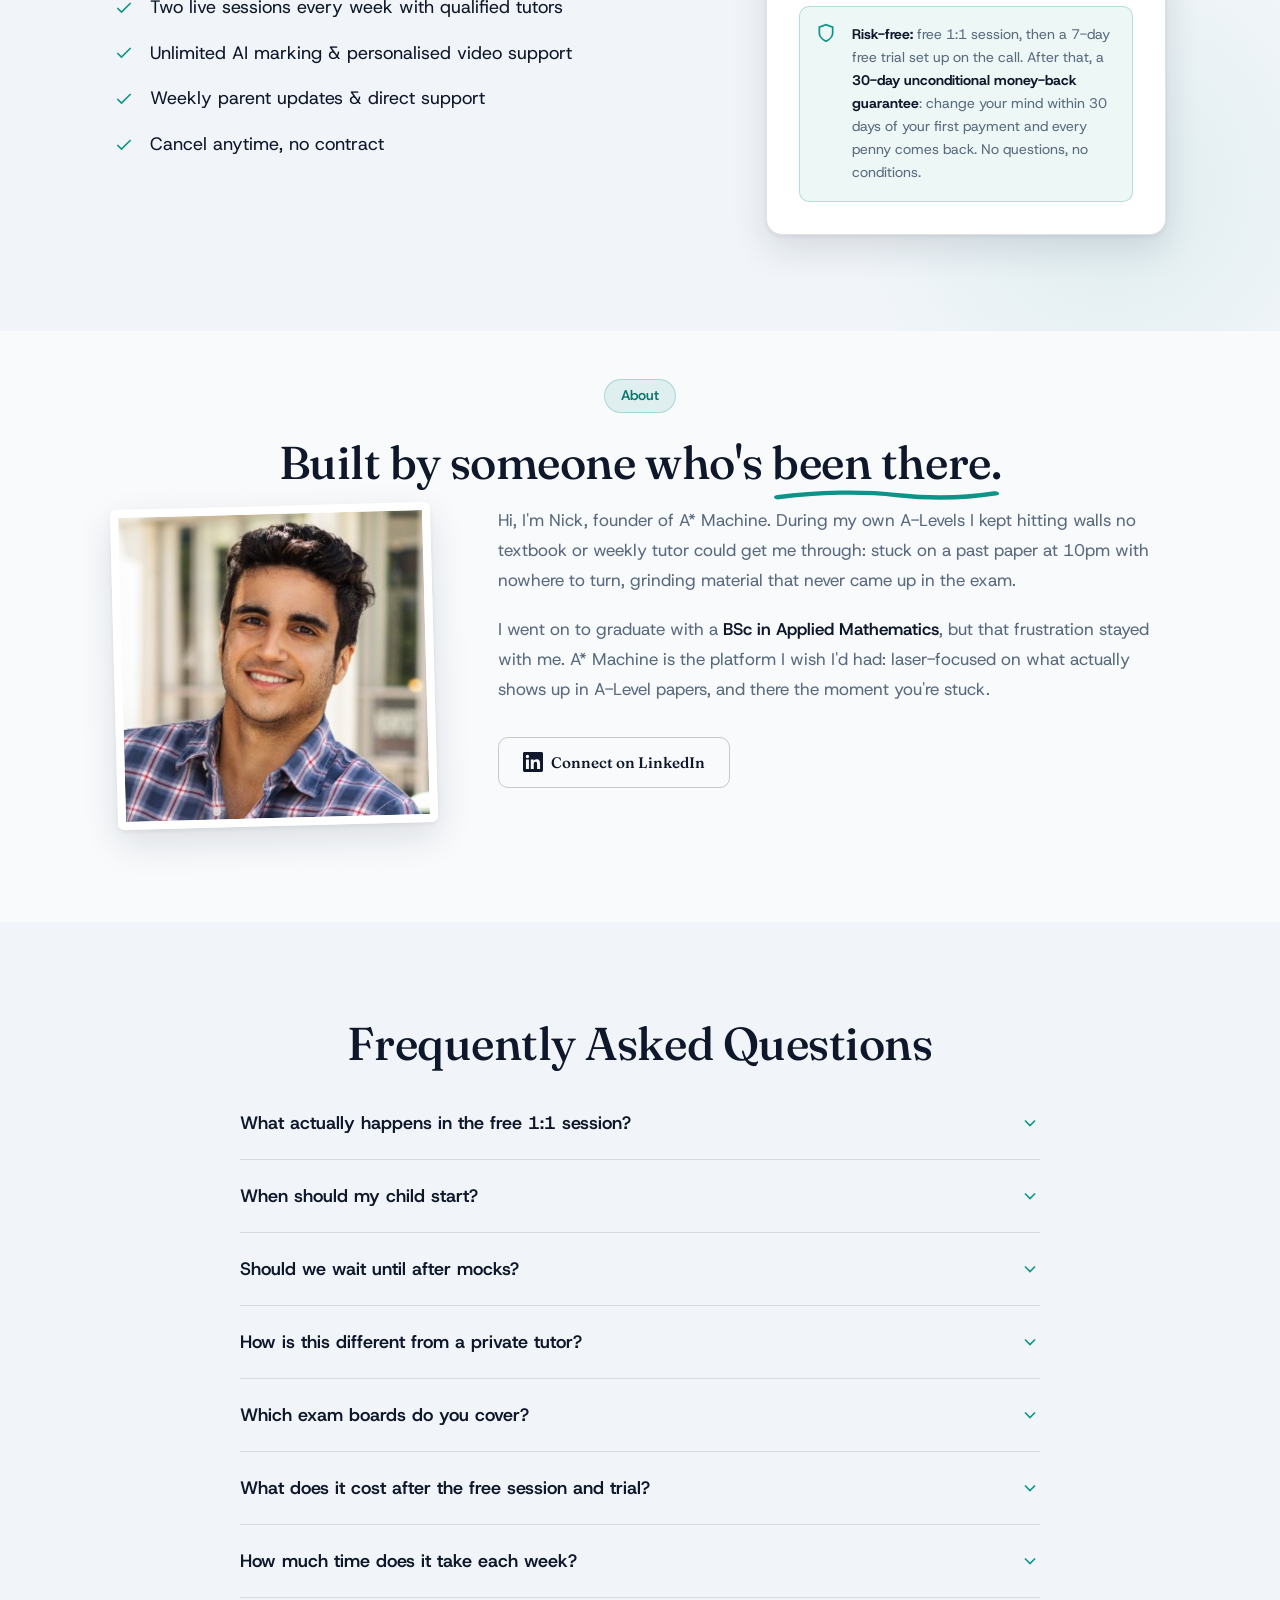
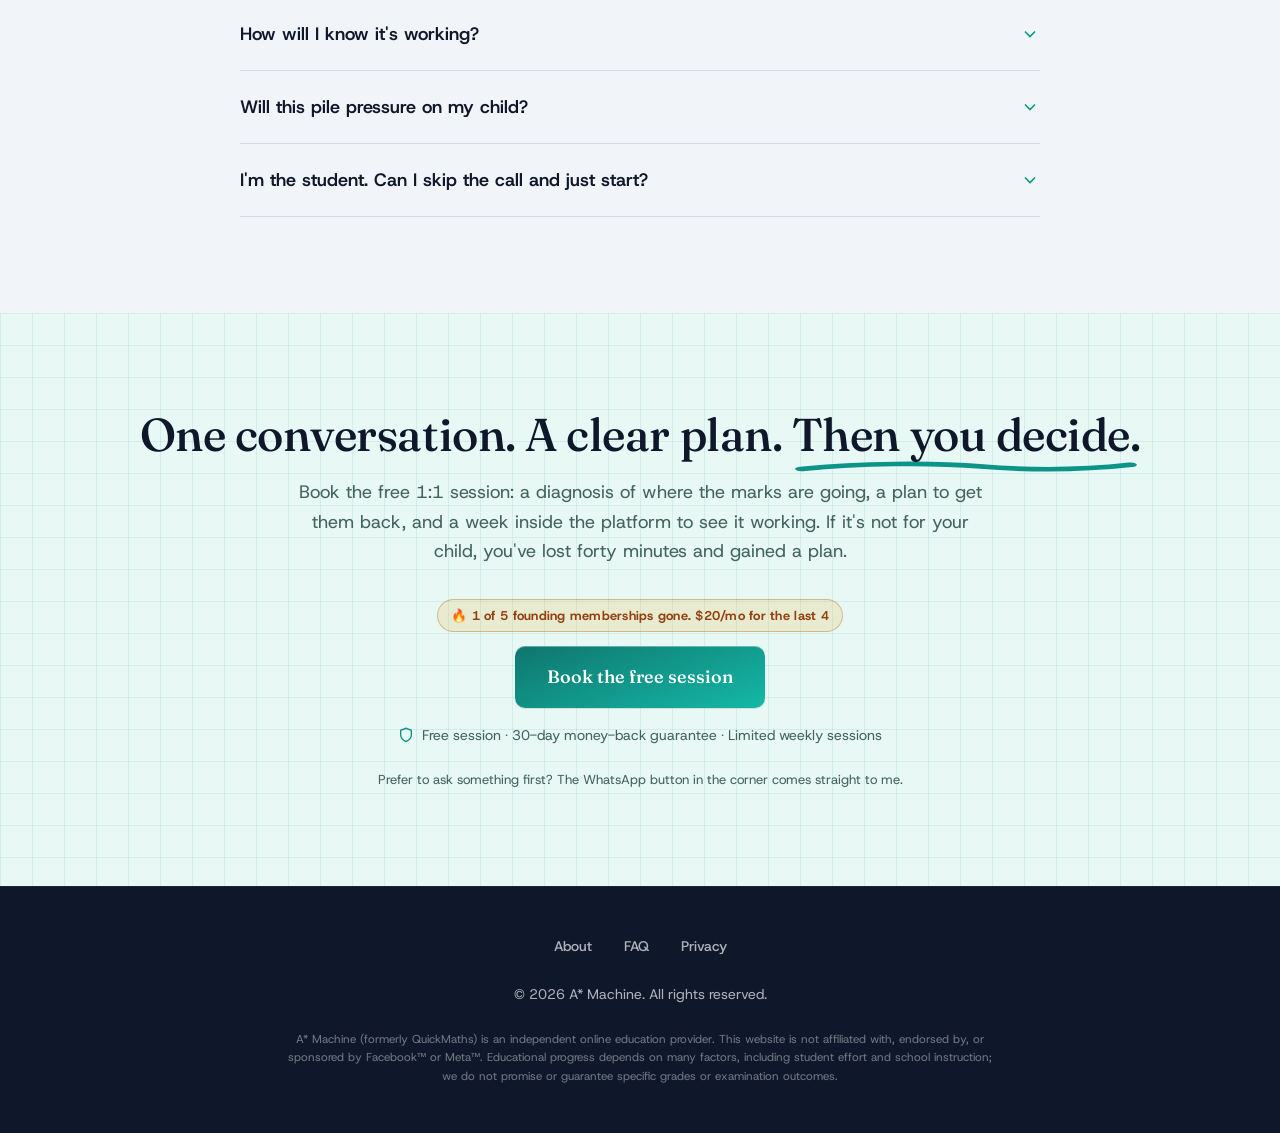
==== commit 67a4a0c8: "Embed hero VSL after the subheadline - 2:49 video compressed 99.7MB -> 5.7MB (720p, faststart), clic" ====
--- a/index.html
+++ b/index.html
@@ -256,6 +256,11 @@
                 <strong>free one-to-one session</strong>, so you know exactly where the marks are slipping before you
                 spend a penny.</p>
 
+            <figure class="vsl-frame">
+                <video id="vsl" src="images/vsl.mp4" poster="images/vsl-poster.jpg" controls playsinline
+                    preload="metadata" aria-label="A two and a half minute video: why capable students lose marks at A-Level Maths, and how the free 1:1 session works"></video>
+            </figure>
+
             <div class="offer-stack" aria-label="What the free session includes">
                 <p class="offer-stack-title">The free session includes</p>
                 <ul>
@@ -1039,6 +1044,12 @@
                 if (stateB) stateB.hidden = false;
             });
 
+            // ----- VSL: log first play (cookieless) -----
+            const vsl = document.getElementById('vsl');
+            if (vsl) vsl.addEventListener('play', function () {
+                if (window.plausible) window.plausible('VSL Play');
+            }, { once: true });
+
             // ----- "Book" buttons scroll to the capture & focus input -----
             document.querySelectorAll('[data-scroll-capture]').forEach(function (el) {
                 el.addEventListener('click', function (e) {
--- a/styles.css
+++ b/styles.css
@@ -2308,3 +2308,25 @@
   line-height: 1.6;
   color: rgba(248, 250, 252, 0.42);
 }
+
+/* --- Hero VSL --- */
+.vsl-frame {
+  margin: 2rem auto 0.5rem;
+  width: 100%;
+  max-width: 680px;
+}
+
+.vsl-frame video {
+  display: block;
+  width: 100%;
+  height: auto;
+  border-radius: var(--radius-md);
+  border: 1px solid var(--border-color);
+  box-shadow: var(--shadow-card-hover);
+  background: #0F172A;
+}
+
+@media (max-width: 640px) {
+  .vsl-frame { margin-top: 1.5rem; }
+  .vsl-frame video { border-radius: var(--radius-sm); }
+}
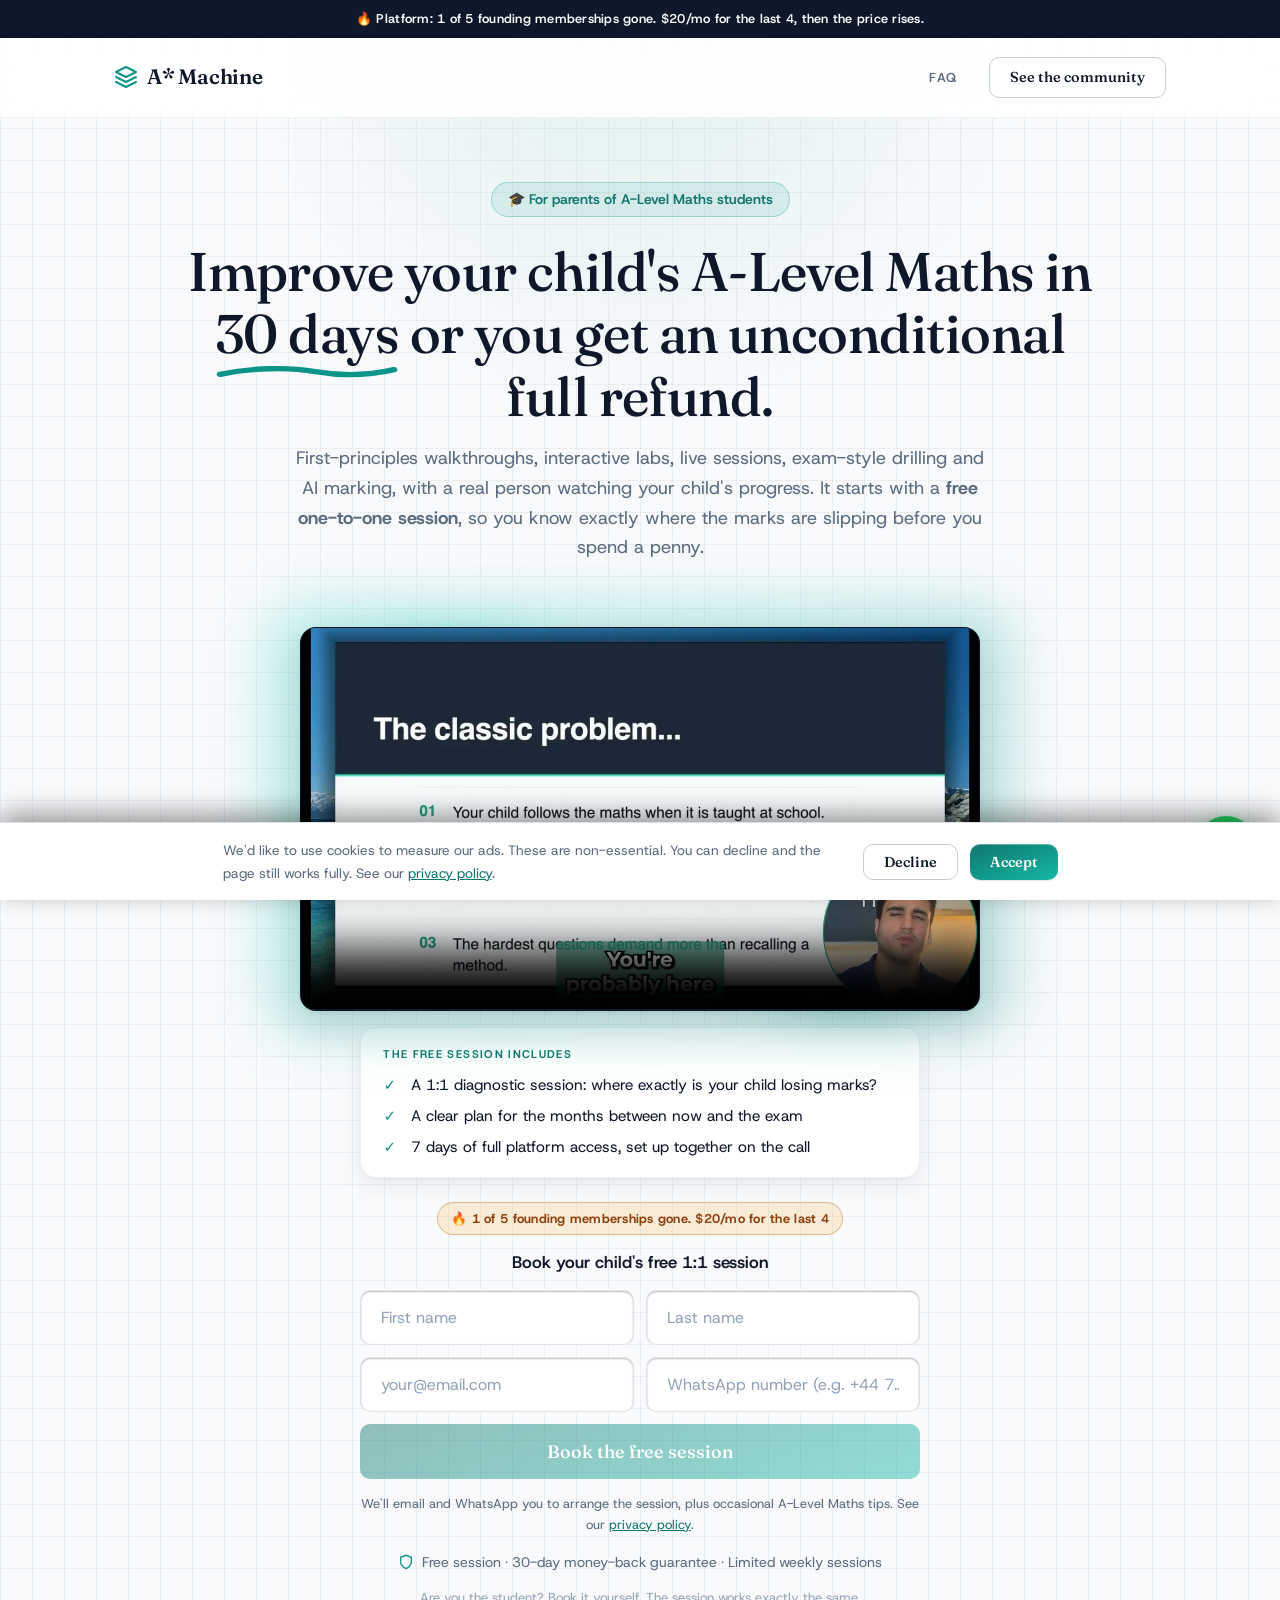
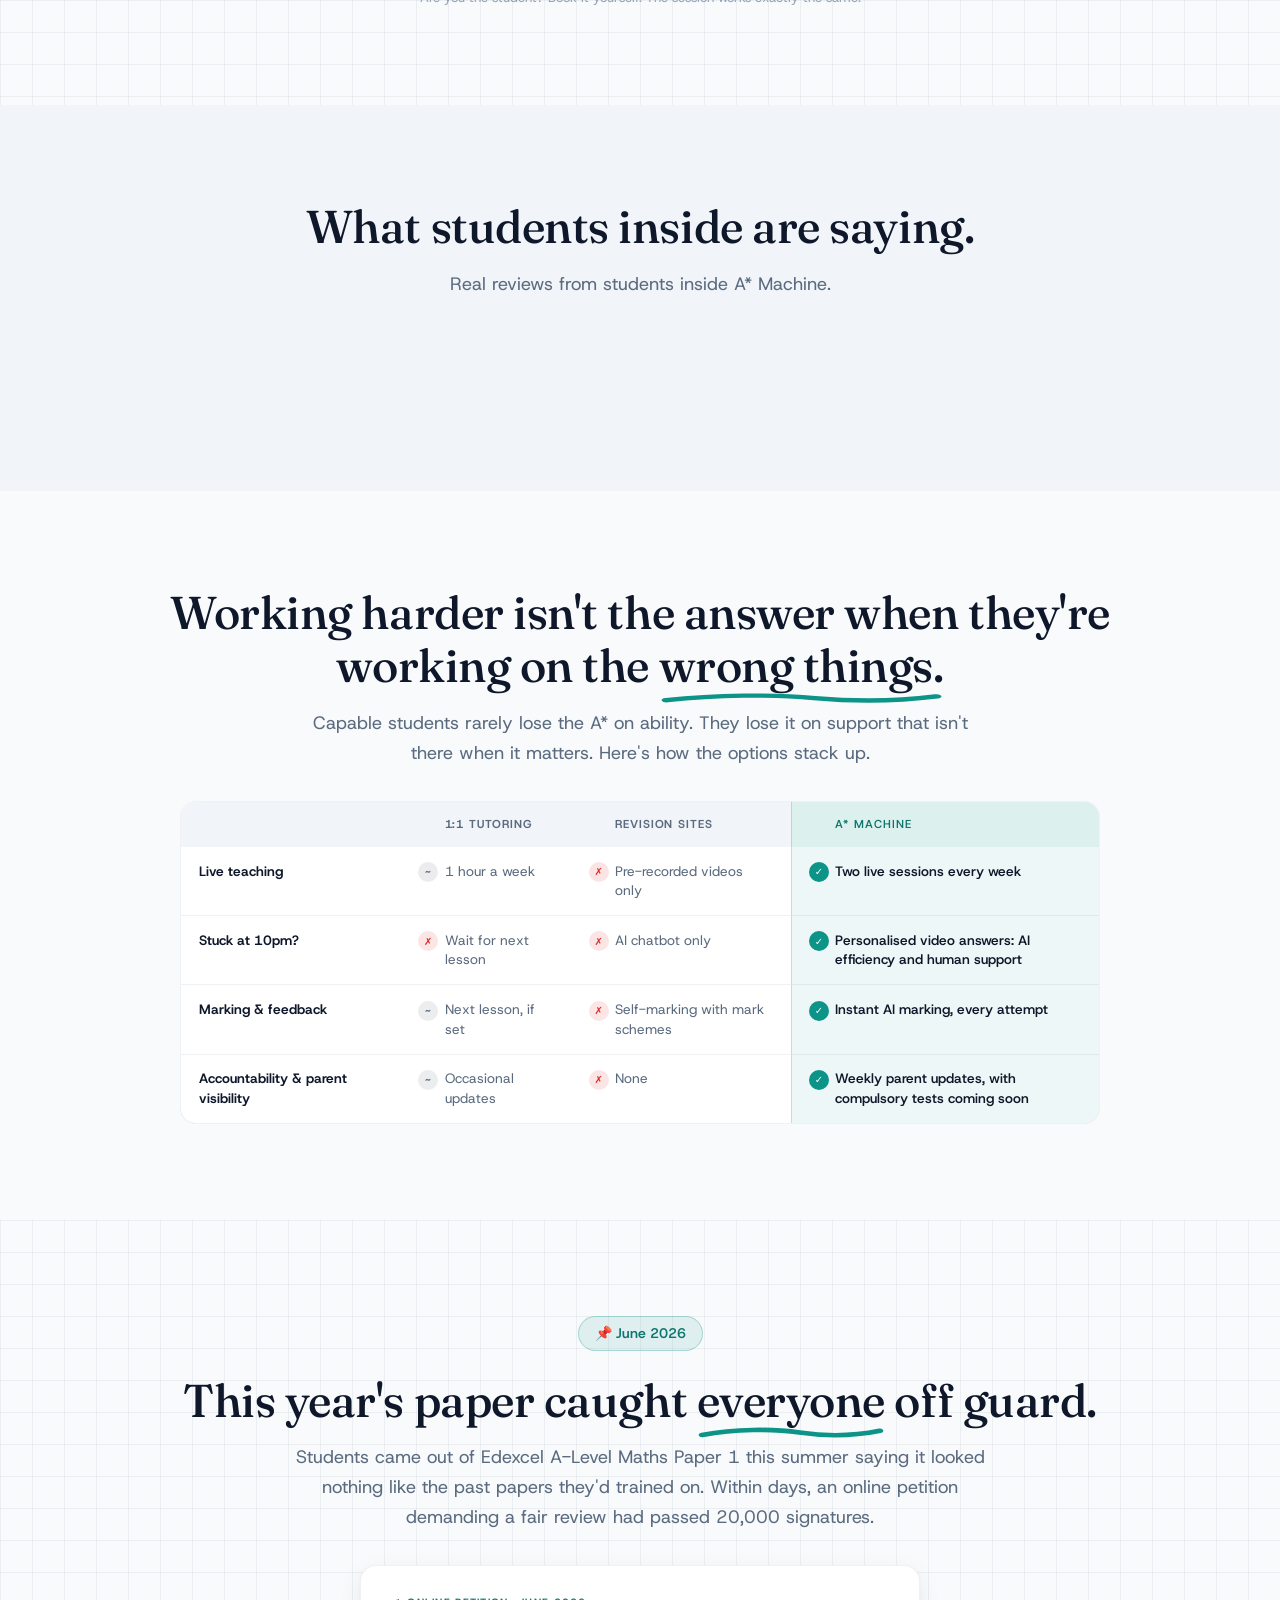
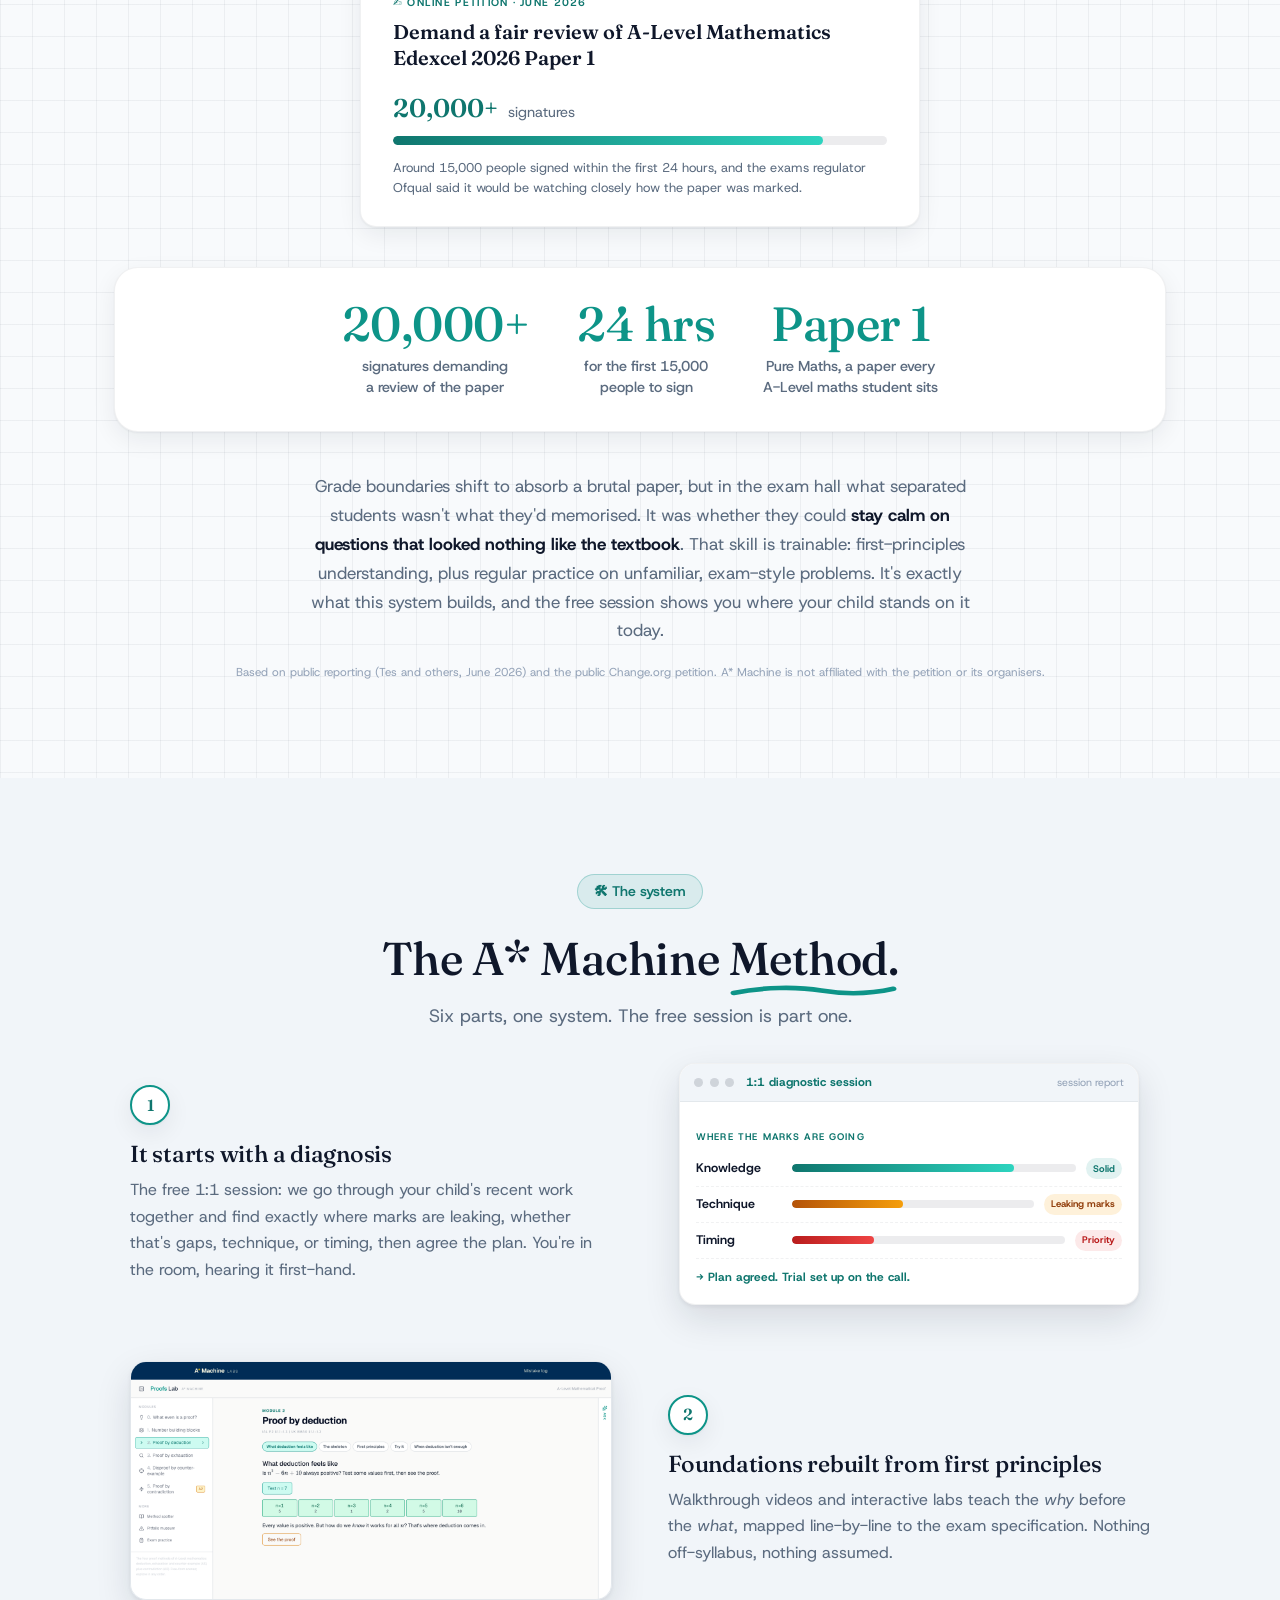
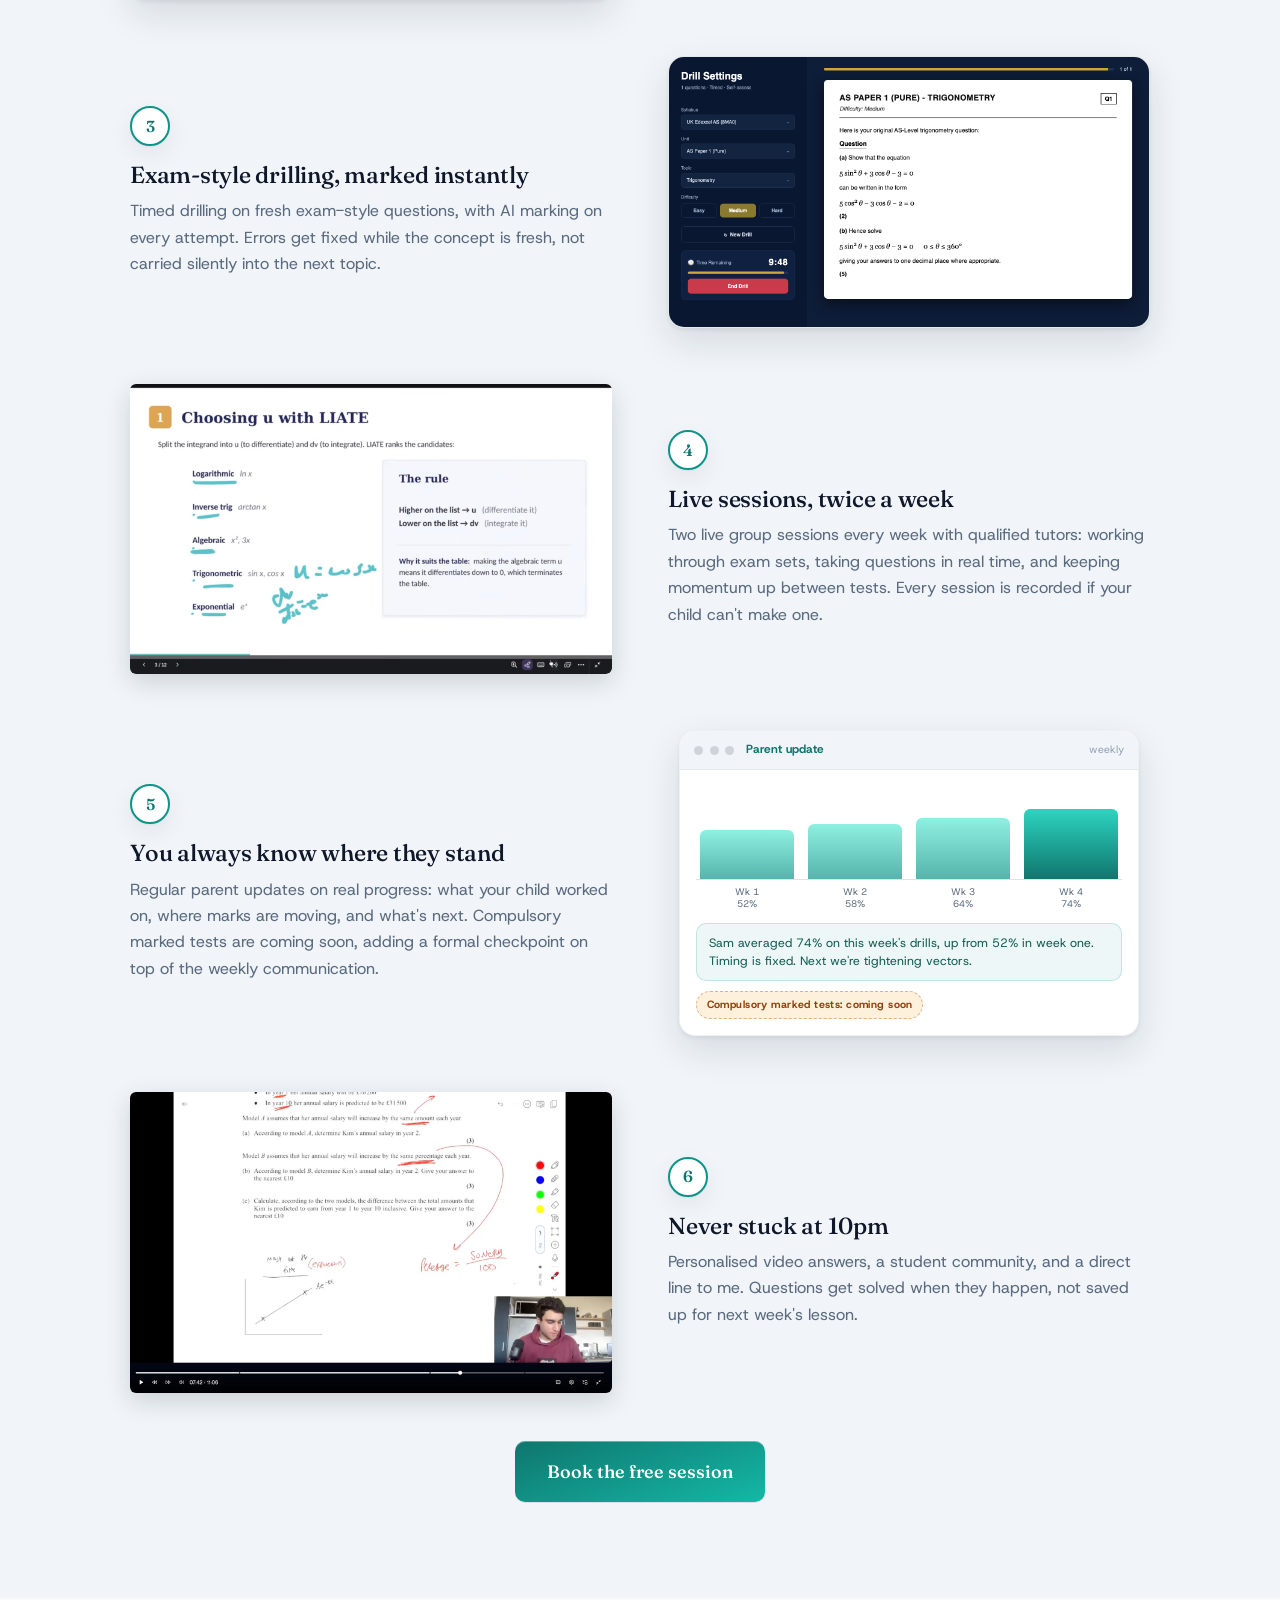
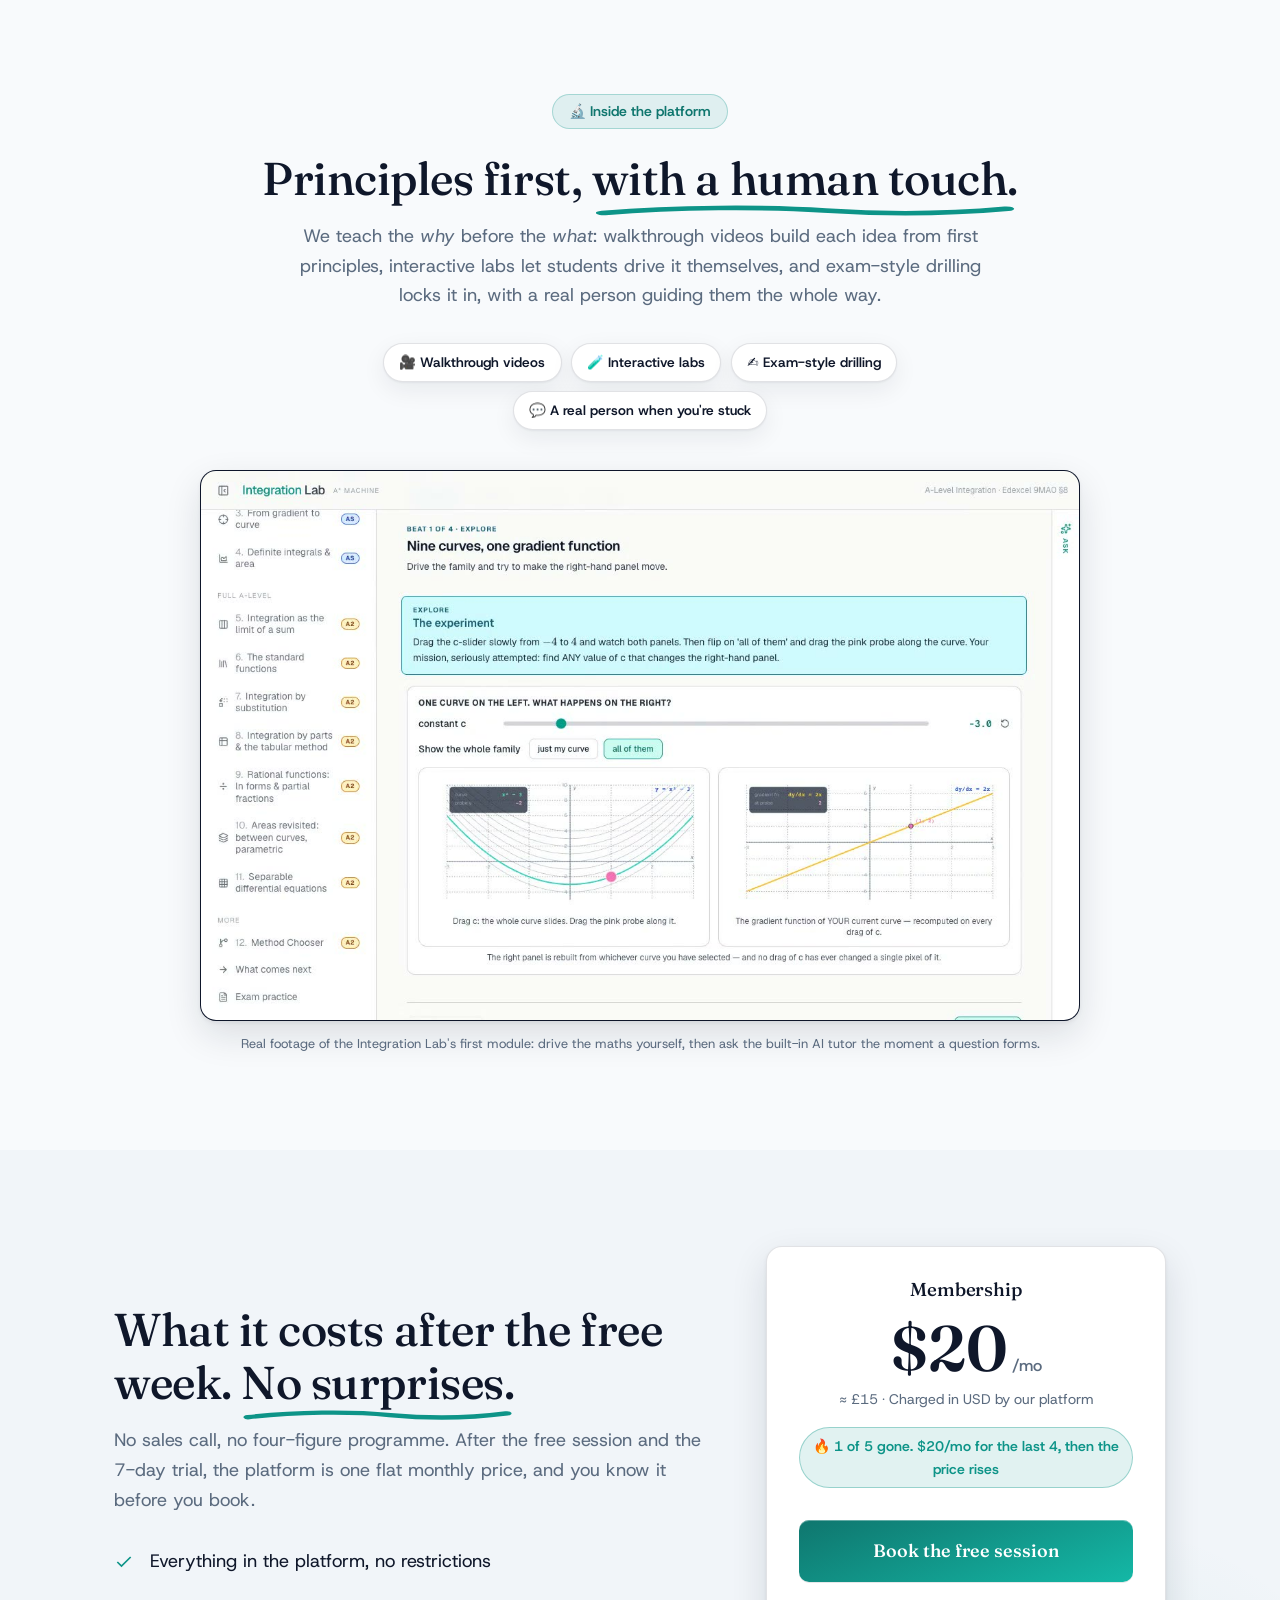
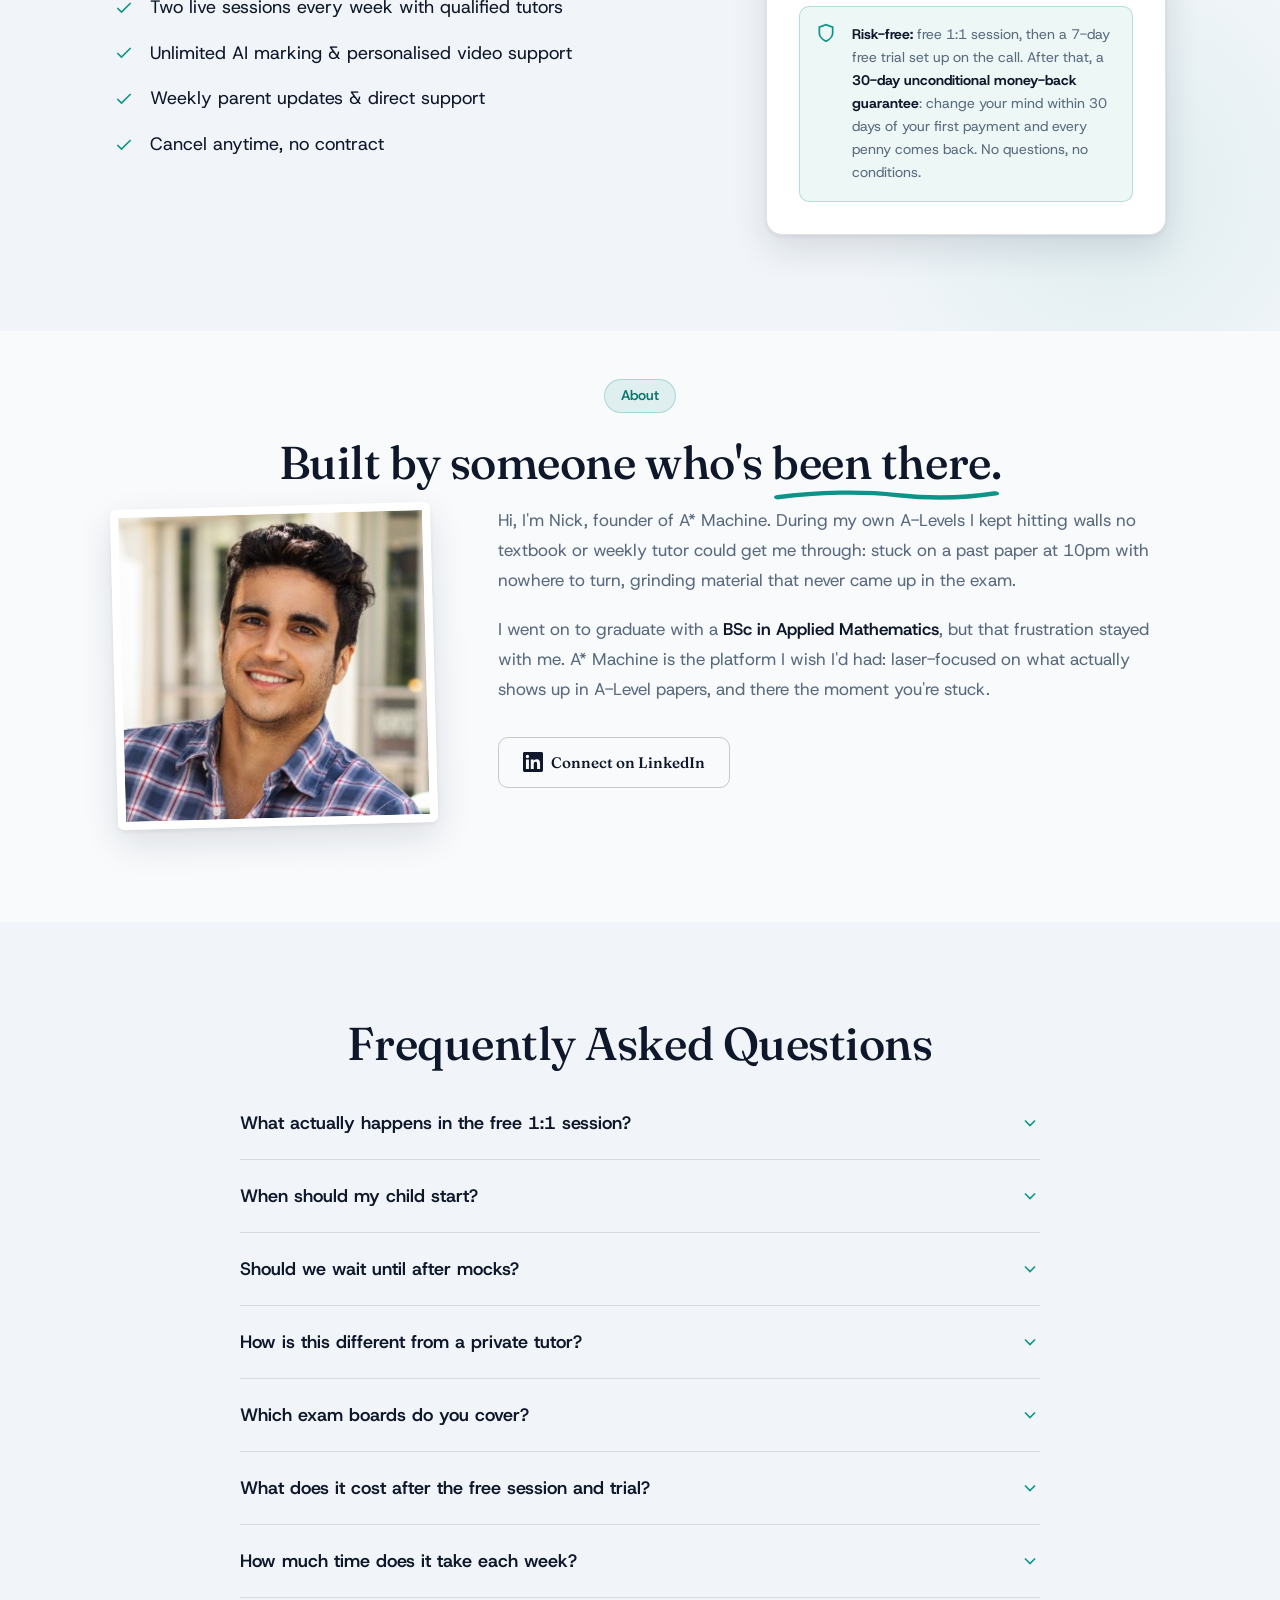
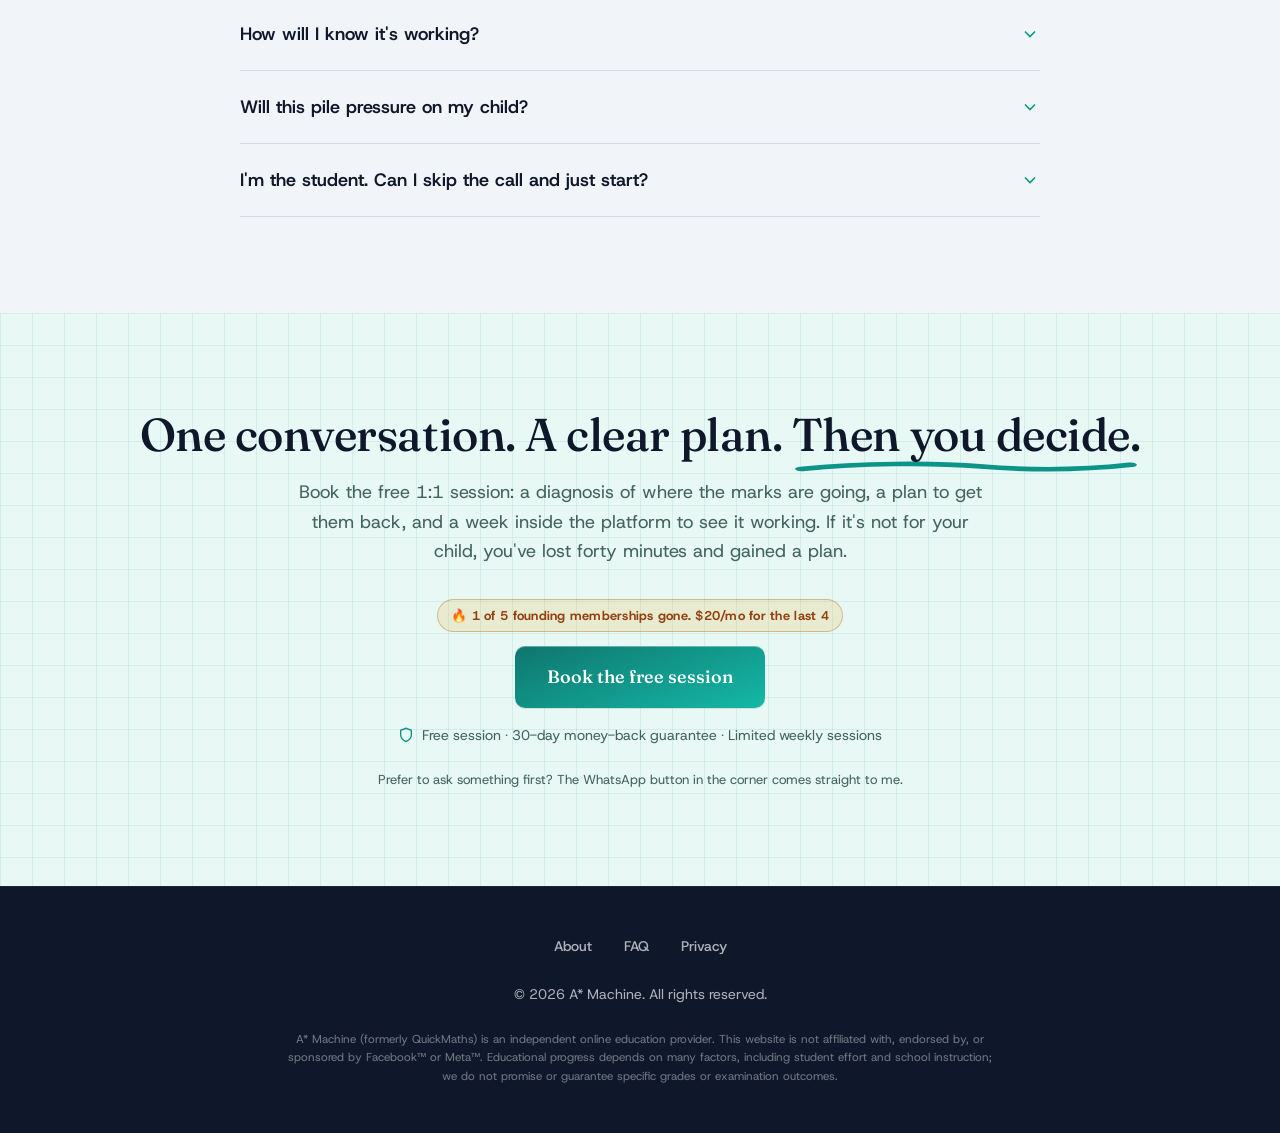
==== commit abc398a8: "Navbar CTA now links to the Skool community Parents get one-click access to inspect the community; t" ====
--- a/index.html
+++ b/index.html
@@ -239,7 +239,8 @@
             </a>
             <div class="nav-links">
                 <a href="#faq" class="nav-link">FAQ</a>
-                <a href="#lead-capture" class="btn btn-primary sm" data-scroll-capture>Book free session</a>
+                <a href="https://www.skool.com/quick-maths-6968/about" target="_blank" rel="noopener"
+                    id="nav-community" class="btn btn-outline sm">See the community</a>
             </div>
         </div>
     </nav>
@@ -1044,6 +1045,12 @@
                 if (stateB) stateB.hidden = false;
             });
 
+            // ----- Navbar community link: log clicks (cookieless) -----
+            const navCommunity = document.getElementById('nav-community');
+            if (navCommunity) navCommunity.addEventListener('click', function () {
+                if (window.plausible) window.plausible('Community Click');
+            });
+
             // ----- VSL: log first play (cookieless) -----
             const vsl = document.getElementById('vsl');
             if (vsl) vsl.addEventListener('play', function () {
--- a/styles.css
+++ b/styles.css
@@ -2314,7 +2314,25 @@
   margin: 2rem auto 0.5rem;
   width: 100%;
   max-width: 680px;
-}
+  position: relative;
+}
+
+/* Soft teal glow behind the video */
+.vsl-frame::before {
+  content: "";
+  position: absolute;
+  inset: -28px -36px;
+  background:
+    radial-gradient(closest-side at 25% 20%, rgba(45, 212, 191, 0.8), transparent 72%),
+    radial-gradient(closest-side at 78% 85%, rgba(13, 148, 136, 0.7), transparent 74%),
+    linear-gradient(135deg, rgba(45, 212, 191, 0.28), rgba(13, 148, 136, 0.22));
+  filter: blur(26px);
+  border-radius: 48px;
+  pointer-events: none;
+  z-index: 0;
+}
+
+.vsl-frame video { position: relative; z-index: 1; }
 
 .vsl-frame video {
   display: block;
@@ -2329,4 +2347,5 @@
 @media (max-width: 640px) {
   .vsl-frame { margin-top: 1.5rem; }
   .vsl-frame video { border-radius: var(--radius-sm); }
-}
+  .vsl-frame::before { inset: -16px -18px; filter: blur(22px); }
+}
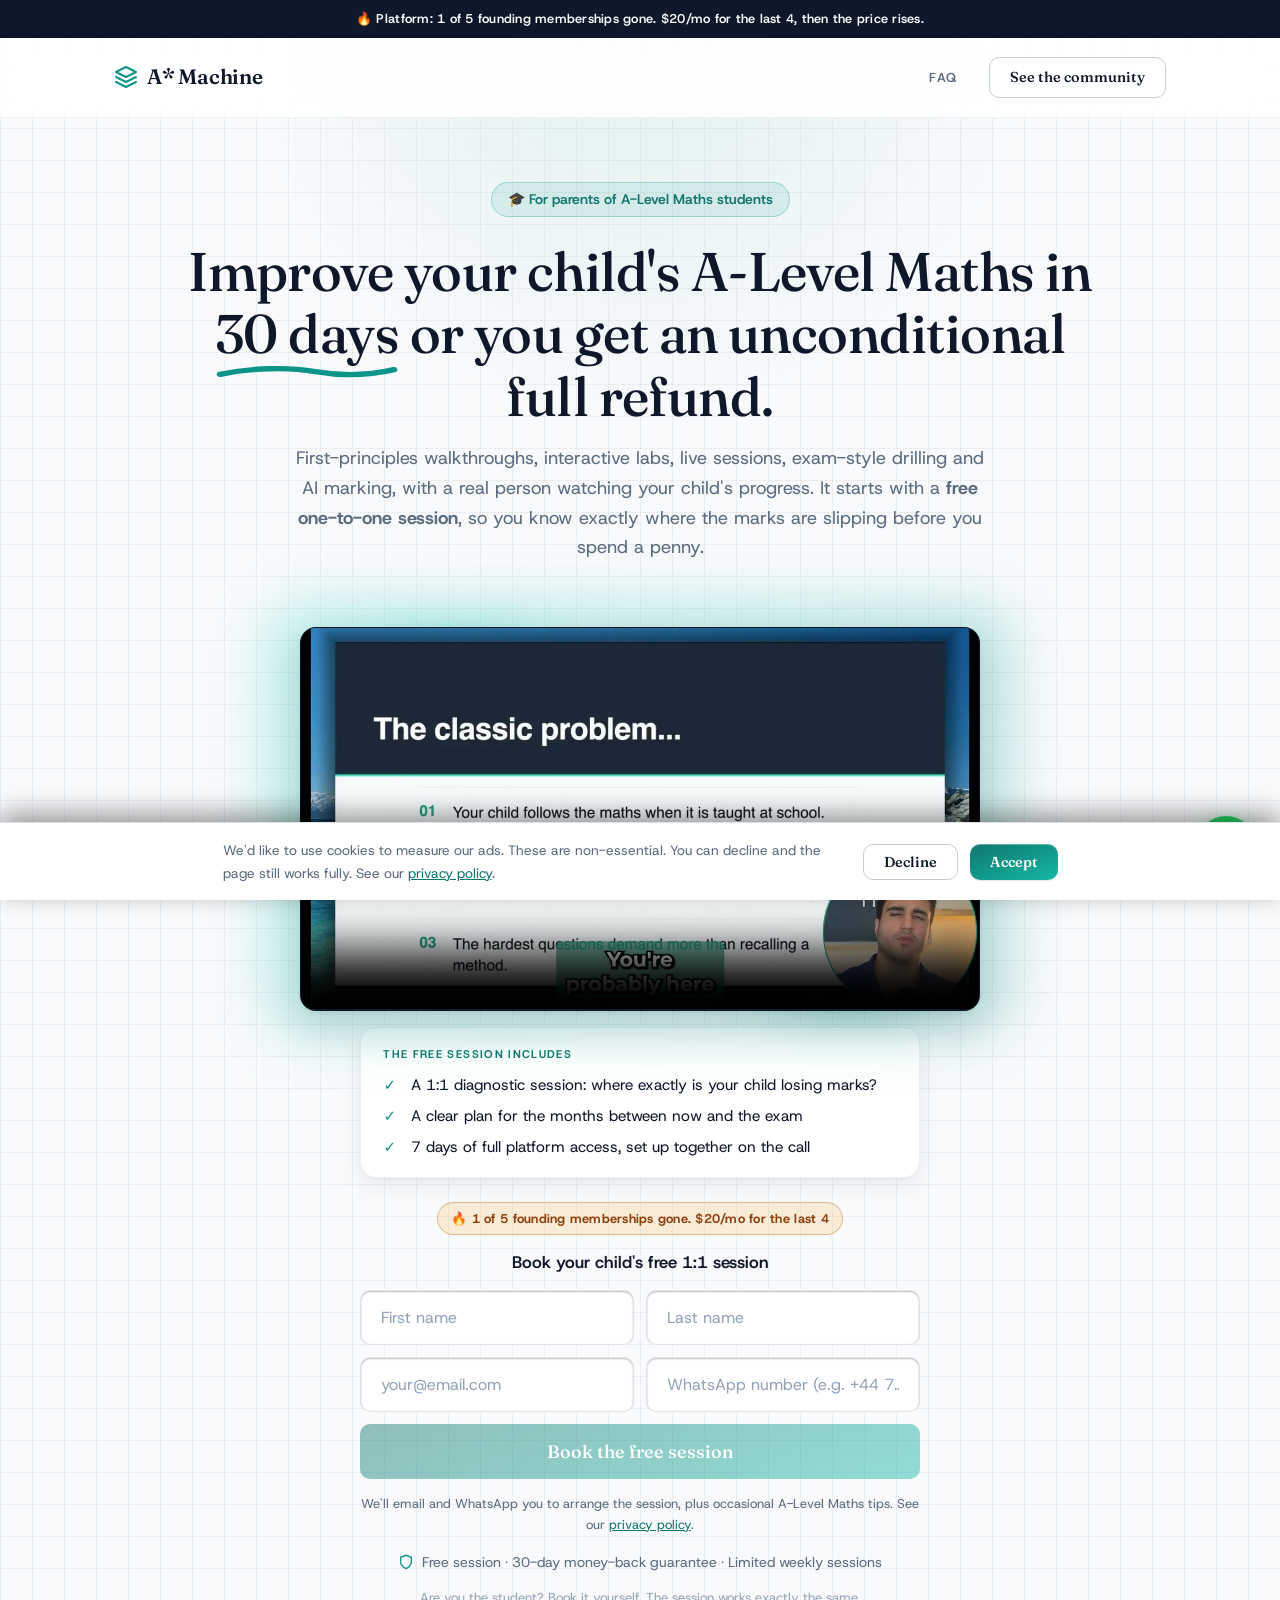
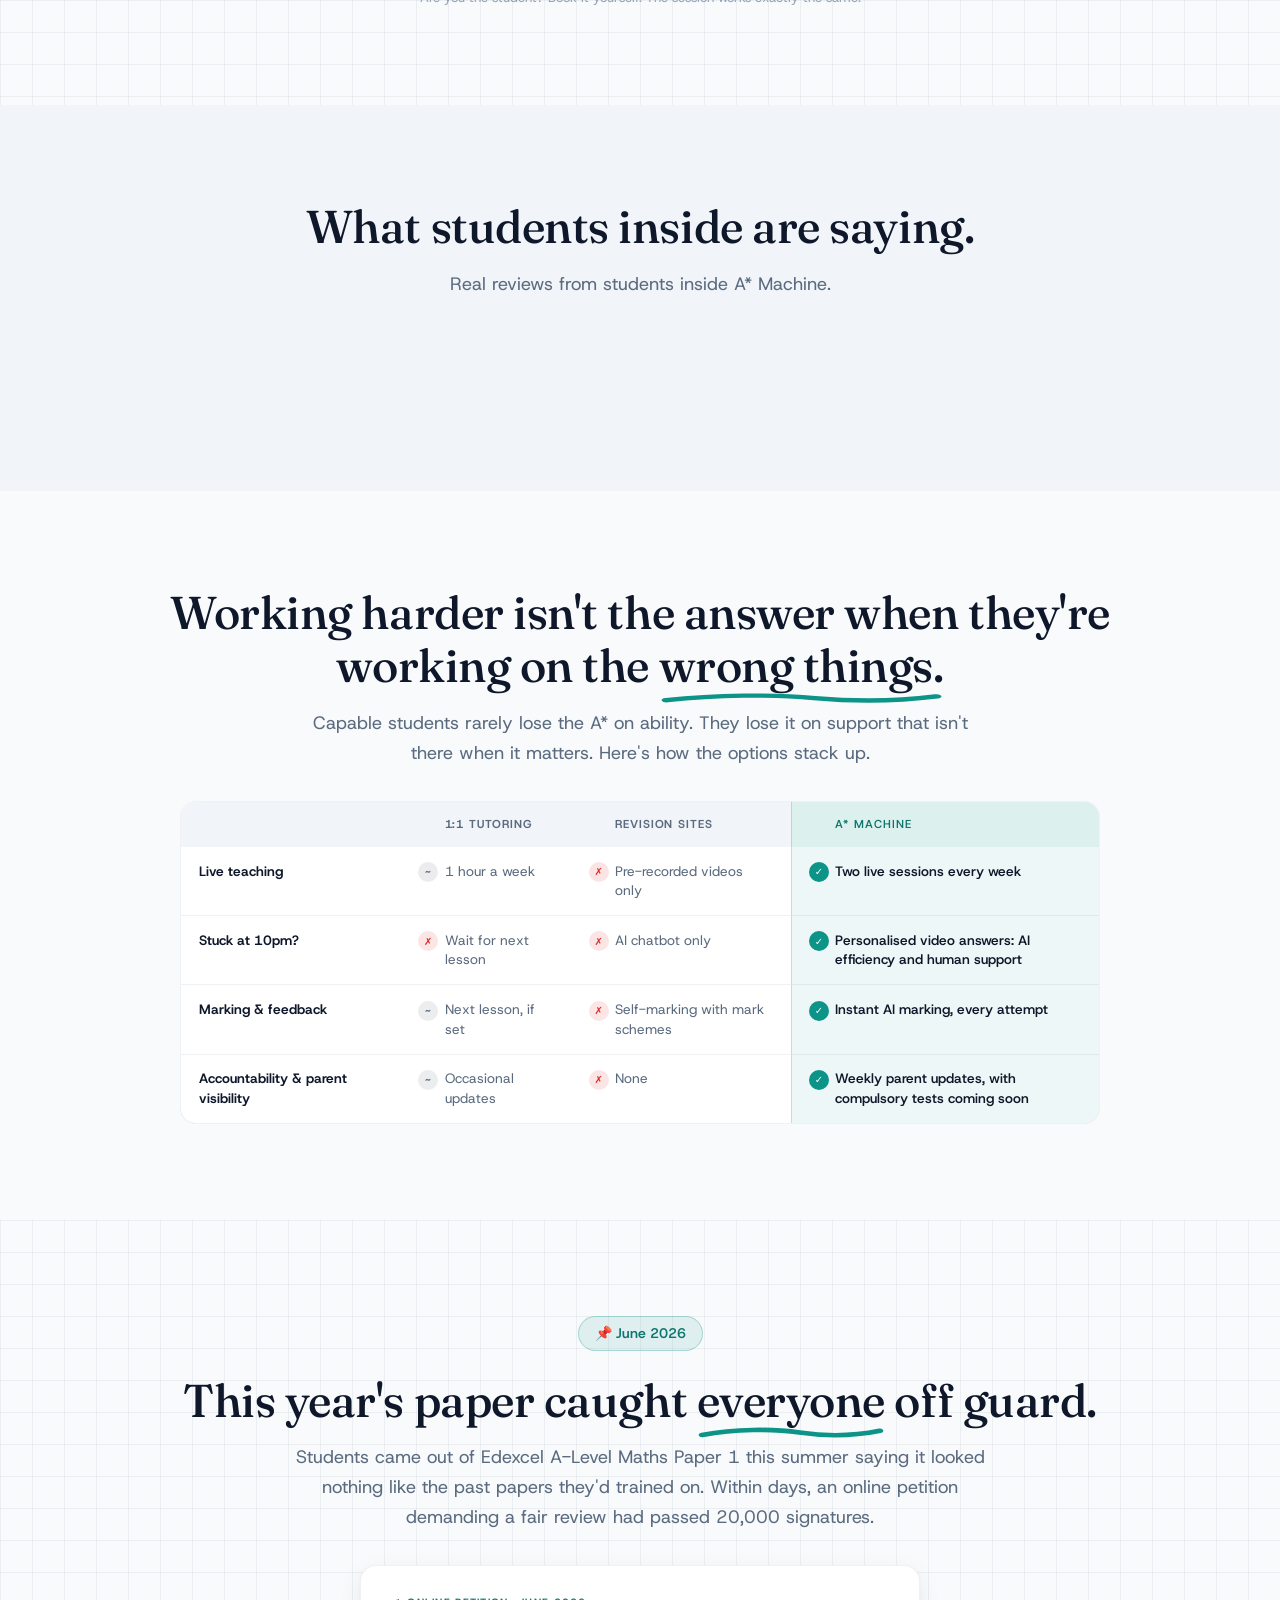
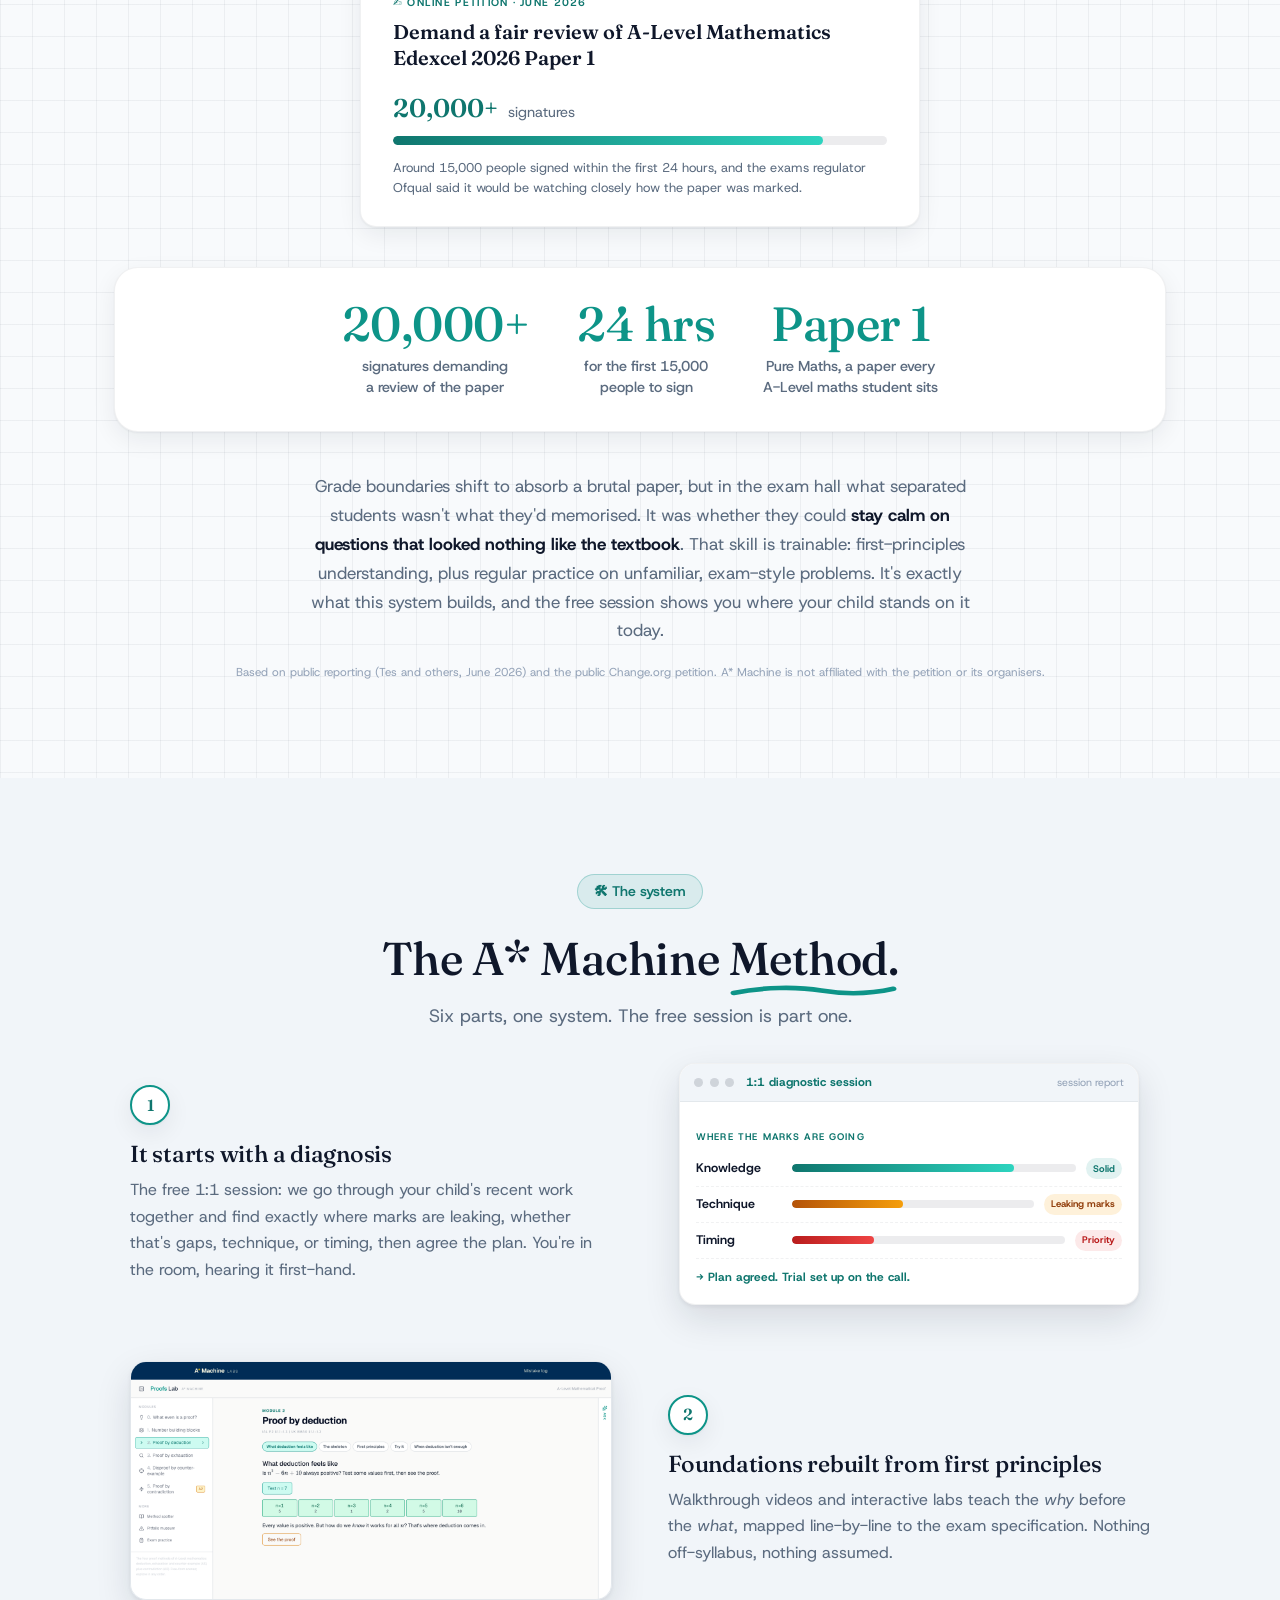
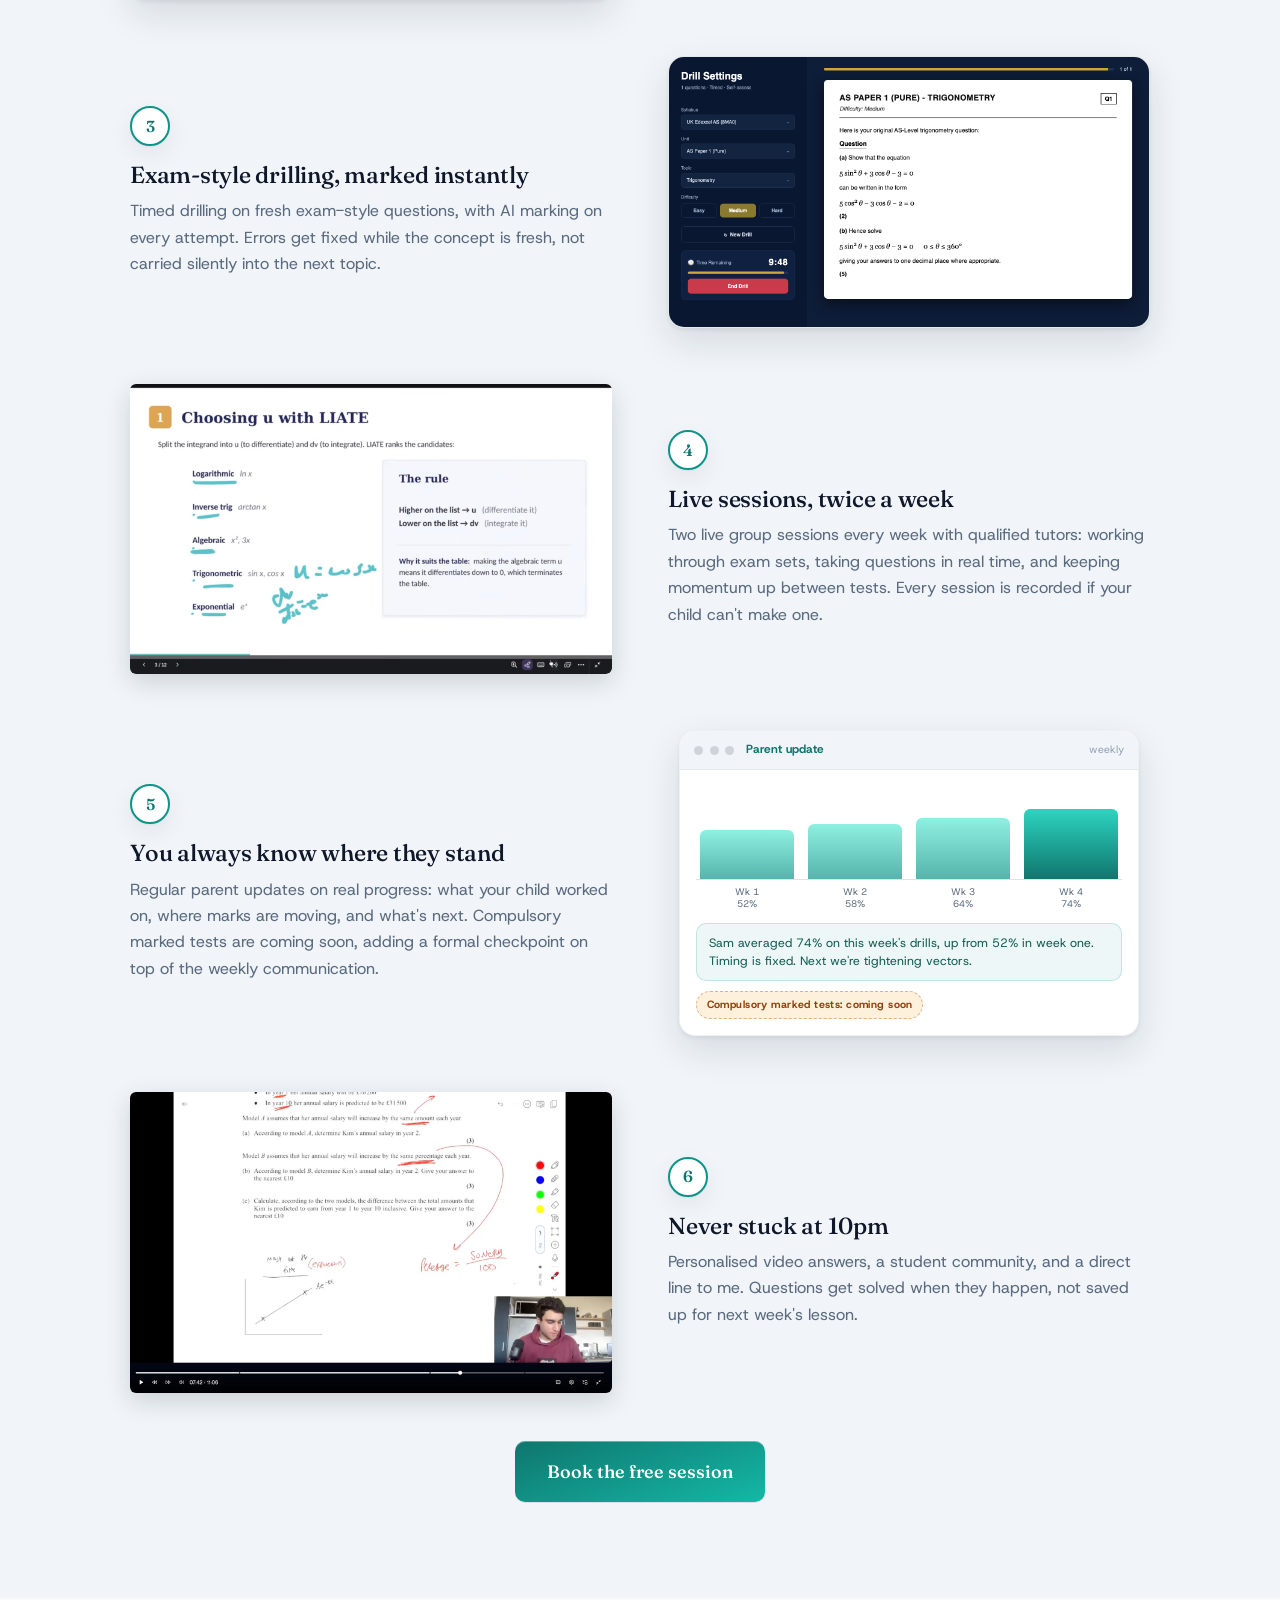
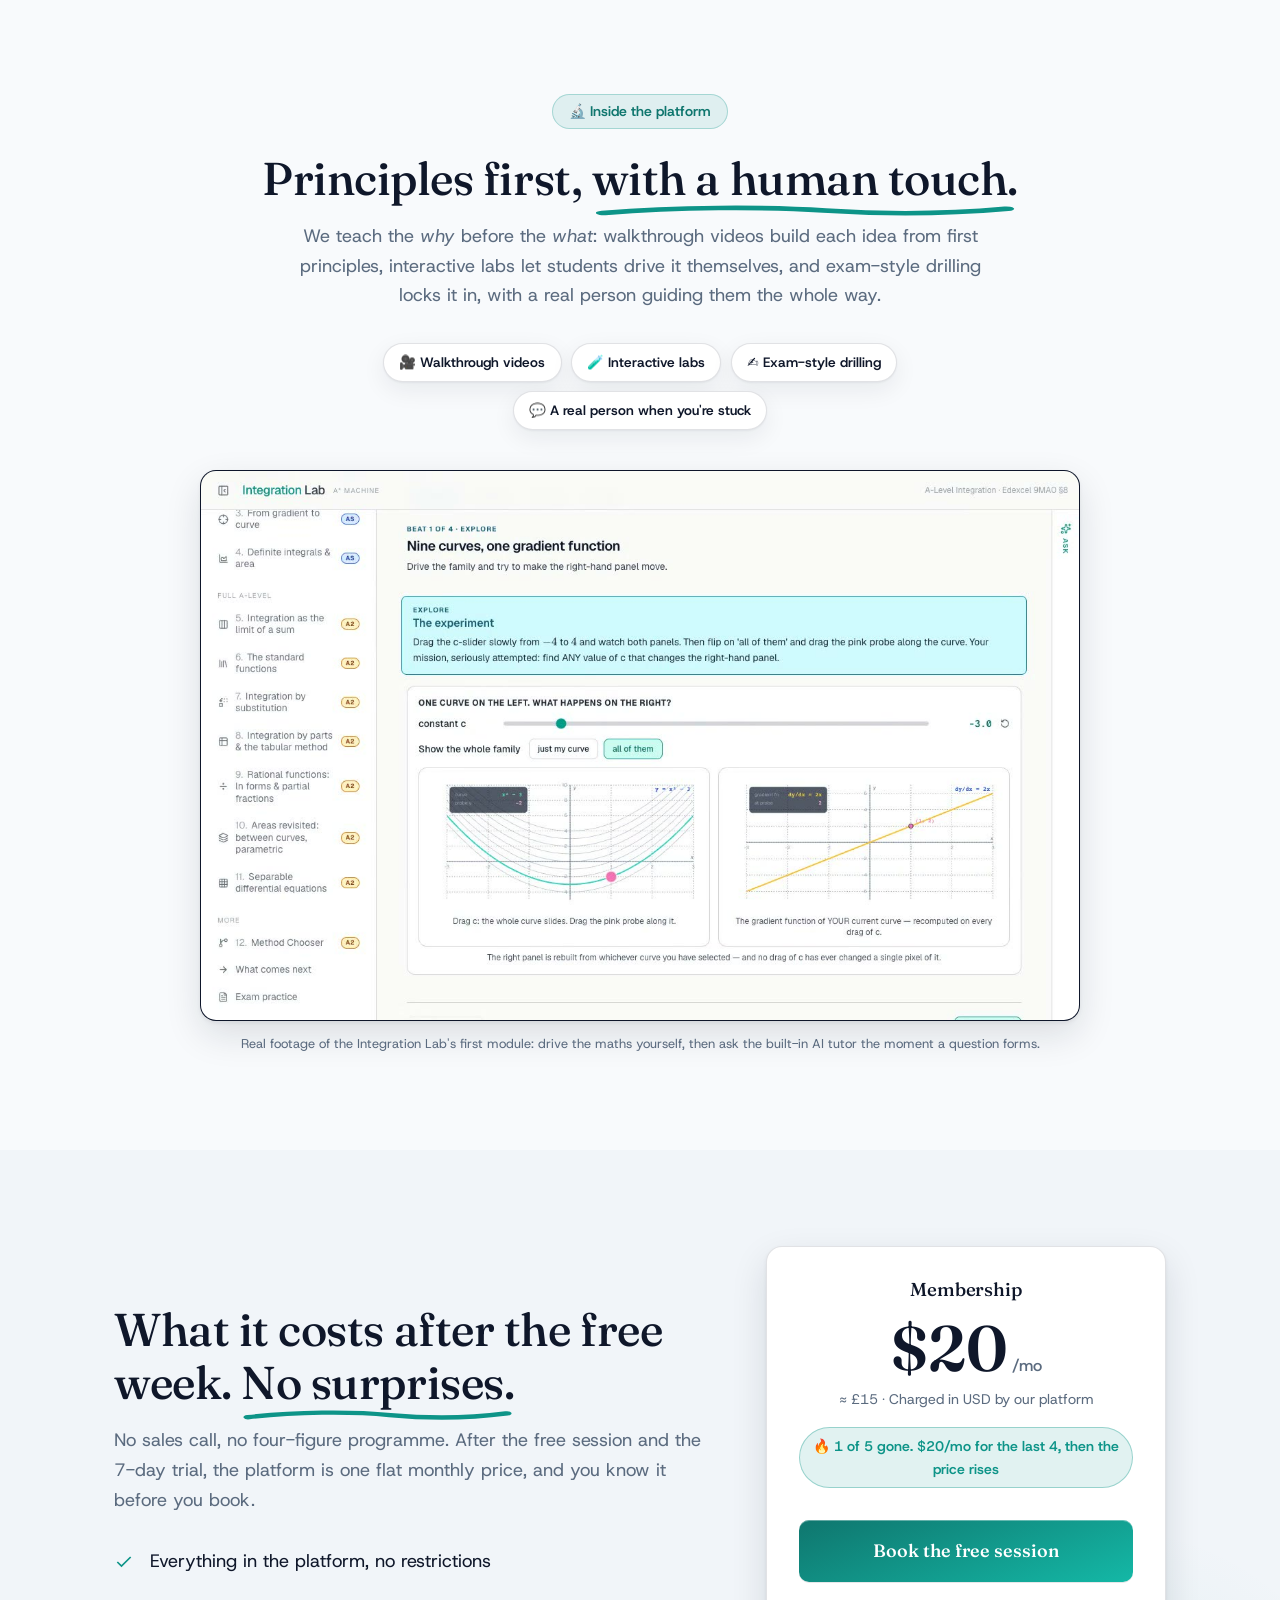
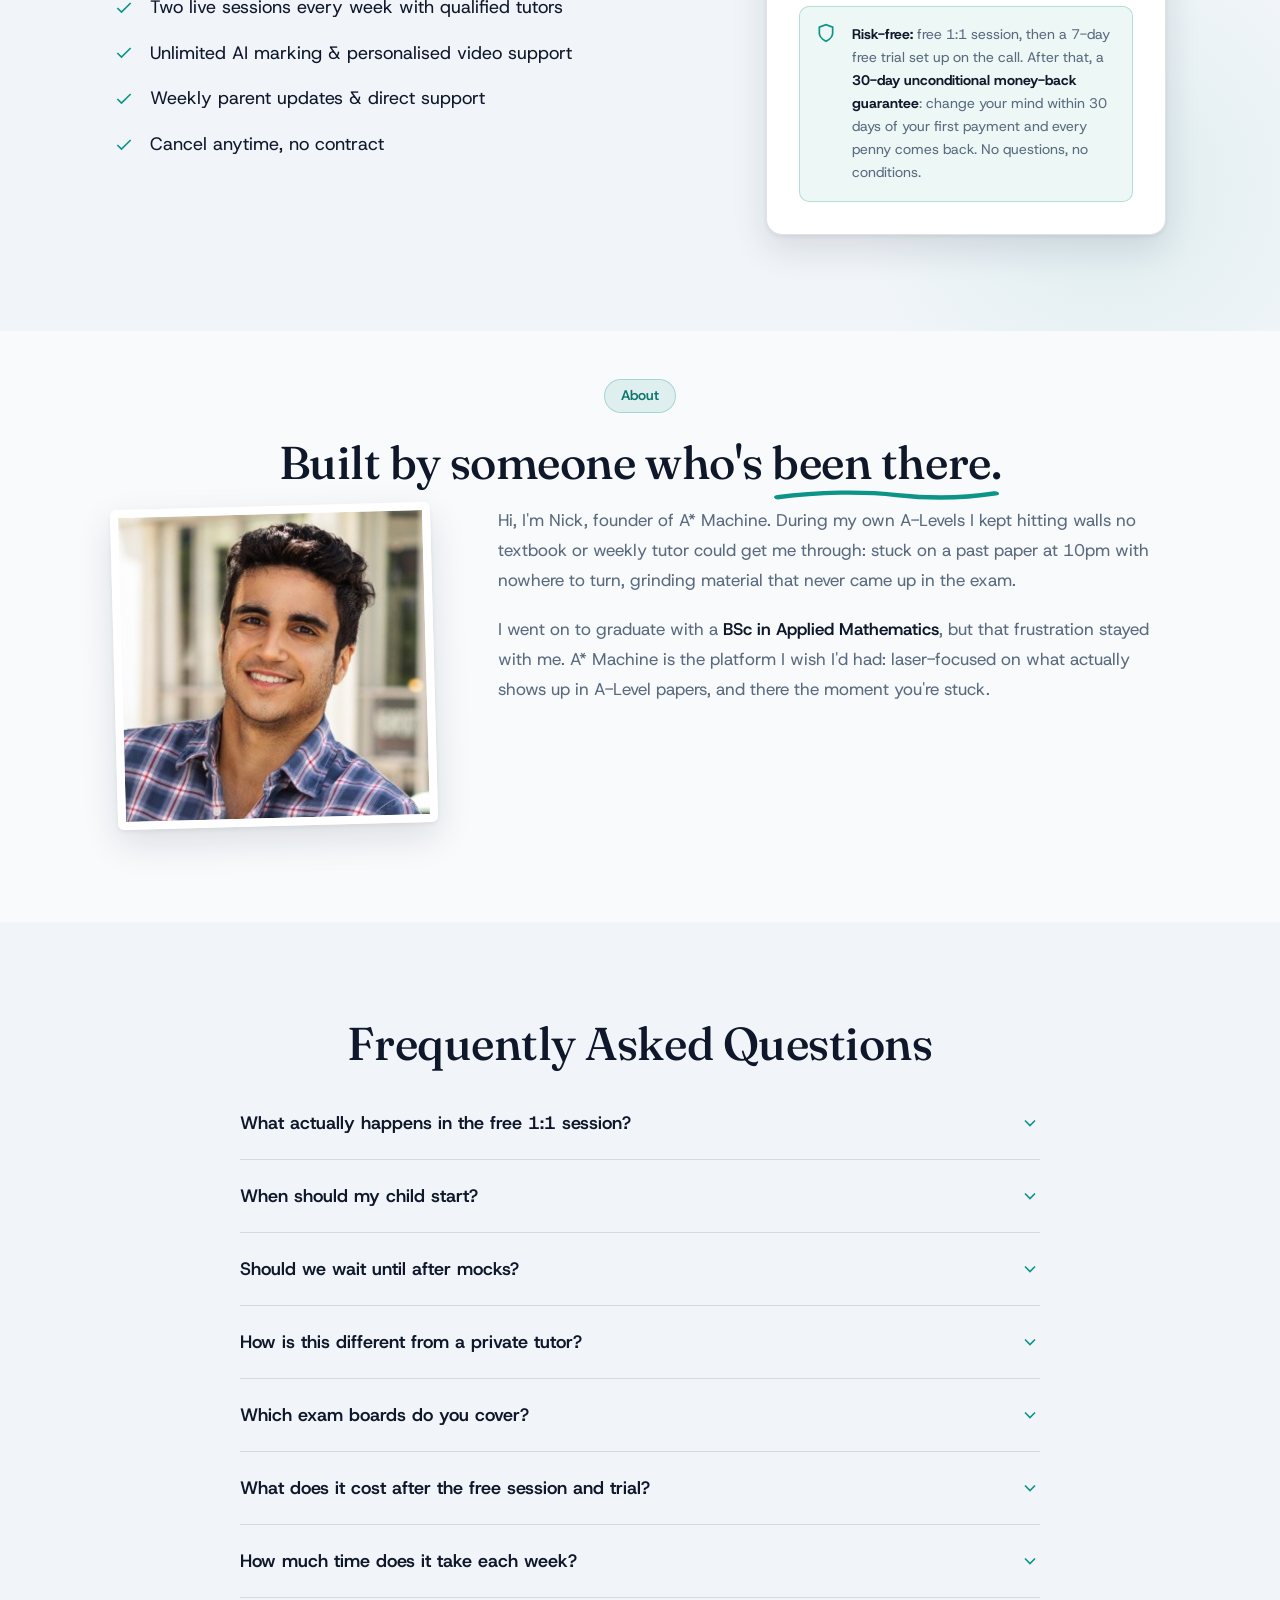
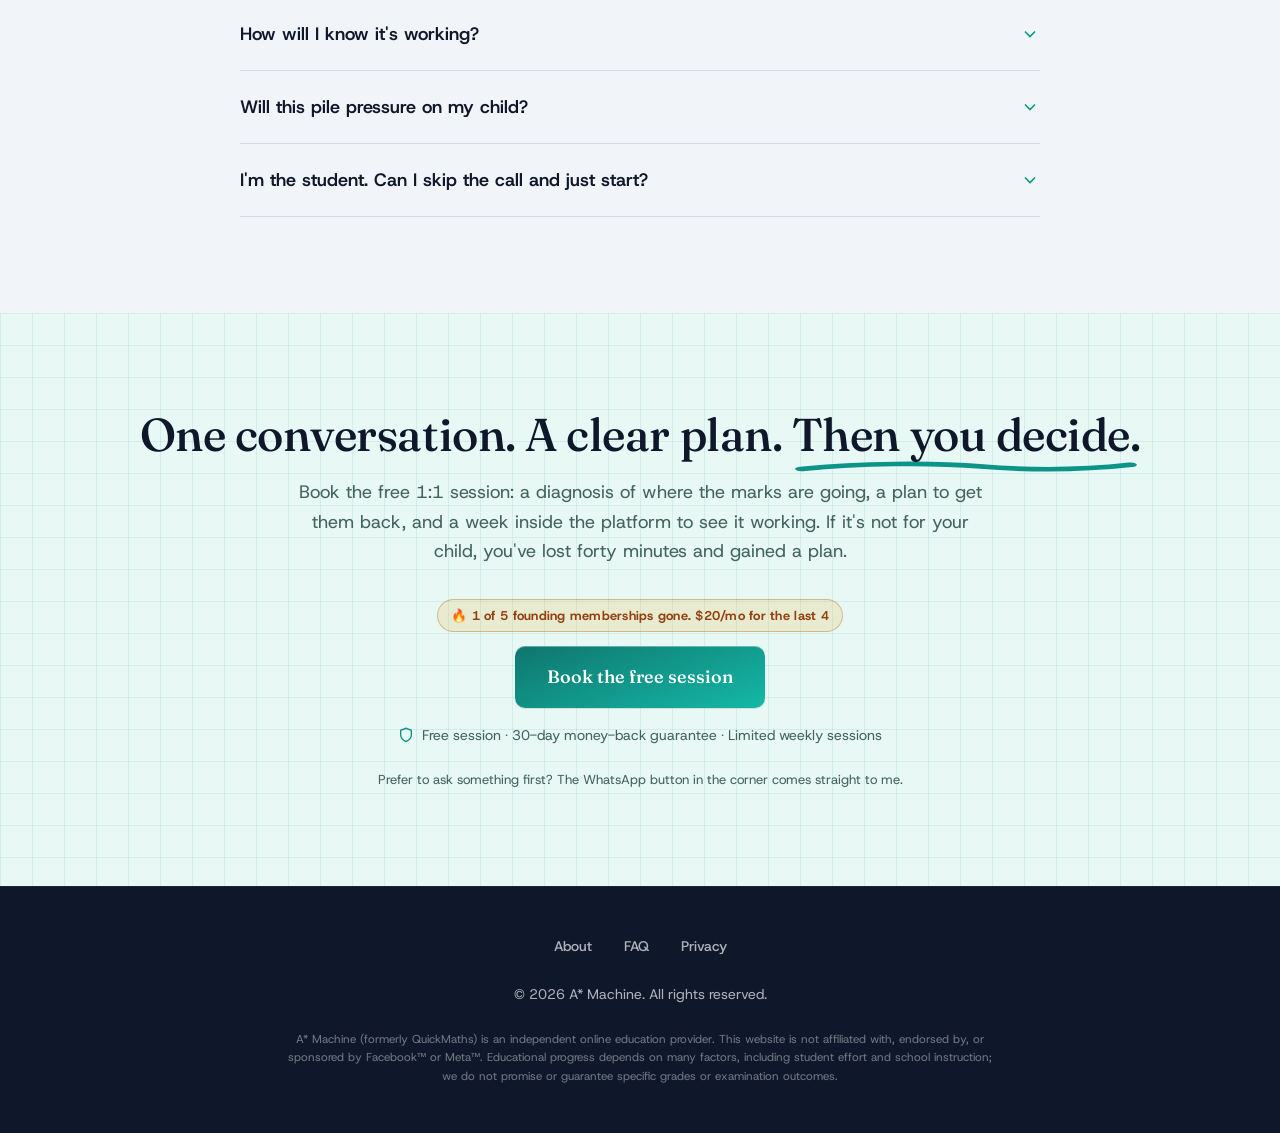
==== commit 66e0e9db: "Remove LinkedIn button from the founder section Co-Authored-By: Claude Fable 5 <noreply@anthropic.co" ====
--- a/index.html
+++ b/index.html
@@ -720,16 +720,6 @@
                     <p>I went on to graduate with a <strong>BSc in Applied Mathematics</strong>, but that frustration
                         stayed with me. A* Machine is the platform I wish I'd had: laser-focused on what actually shows
                         up in A-Level papers, and there the moment you're stuck.</p>
-                    <div class="founder-links">
-                        <a href="https://linkedin.com/in/nicholas-geragotellis-593761186/" target="_blank"
-                            rel="noopener" class="btn btn-outline">
-                            <svg width="20" height="20" viewBox="0 0 24 24" fill="currentColor"
-                                style="margin-right: 0.5rem;">
-                                <path d="M20.447 20.452h-3.554v-5.569c0-1.328-.027-3.037-1.852-3.037-1.853 0-2.136 1.445-2.136 2.939v5.667H9.351V9h3.414v1.561h.046c.477-.9 1.637-1.85 3.37-1.85 3.601 0 4.267 2.37 4.267 5.455v6.286zM5.337 7.433a2.062 2.062 0 01-2.063-2.065 2.063 2.063 0 112.063 2.065zm1.782 13.019H3.555V9h3.564v11.452zM22.225 0H1.771C.792 0 0 .774 0 1.729v20.542C0 23.227.792 24 1.771 24h20.451C23.2 24 24 23.227 24 22.271V1.729C24 .774 23.2 0 22.222 0h.003z" />
-                            </svg>
-                            Connect on LinkedIn
-                        </a>
-                    </div>
                 </div>
             </div>
         </div>
